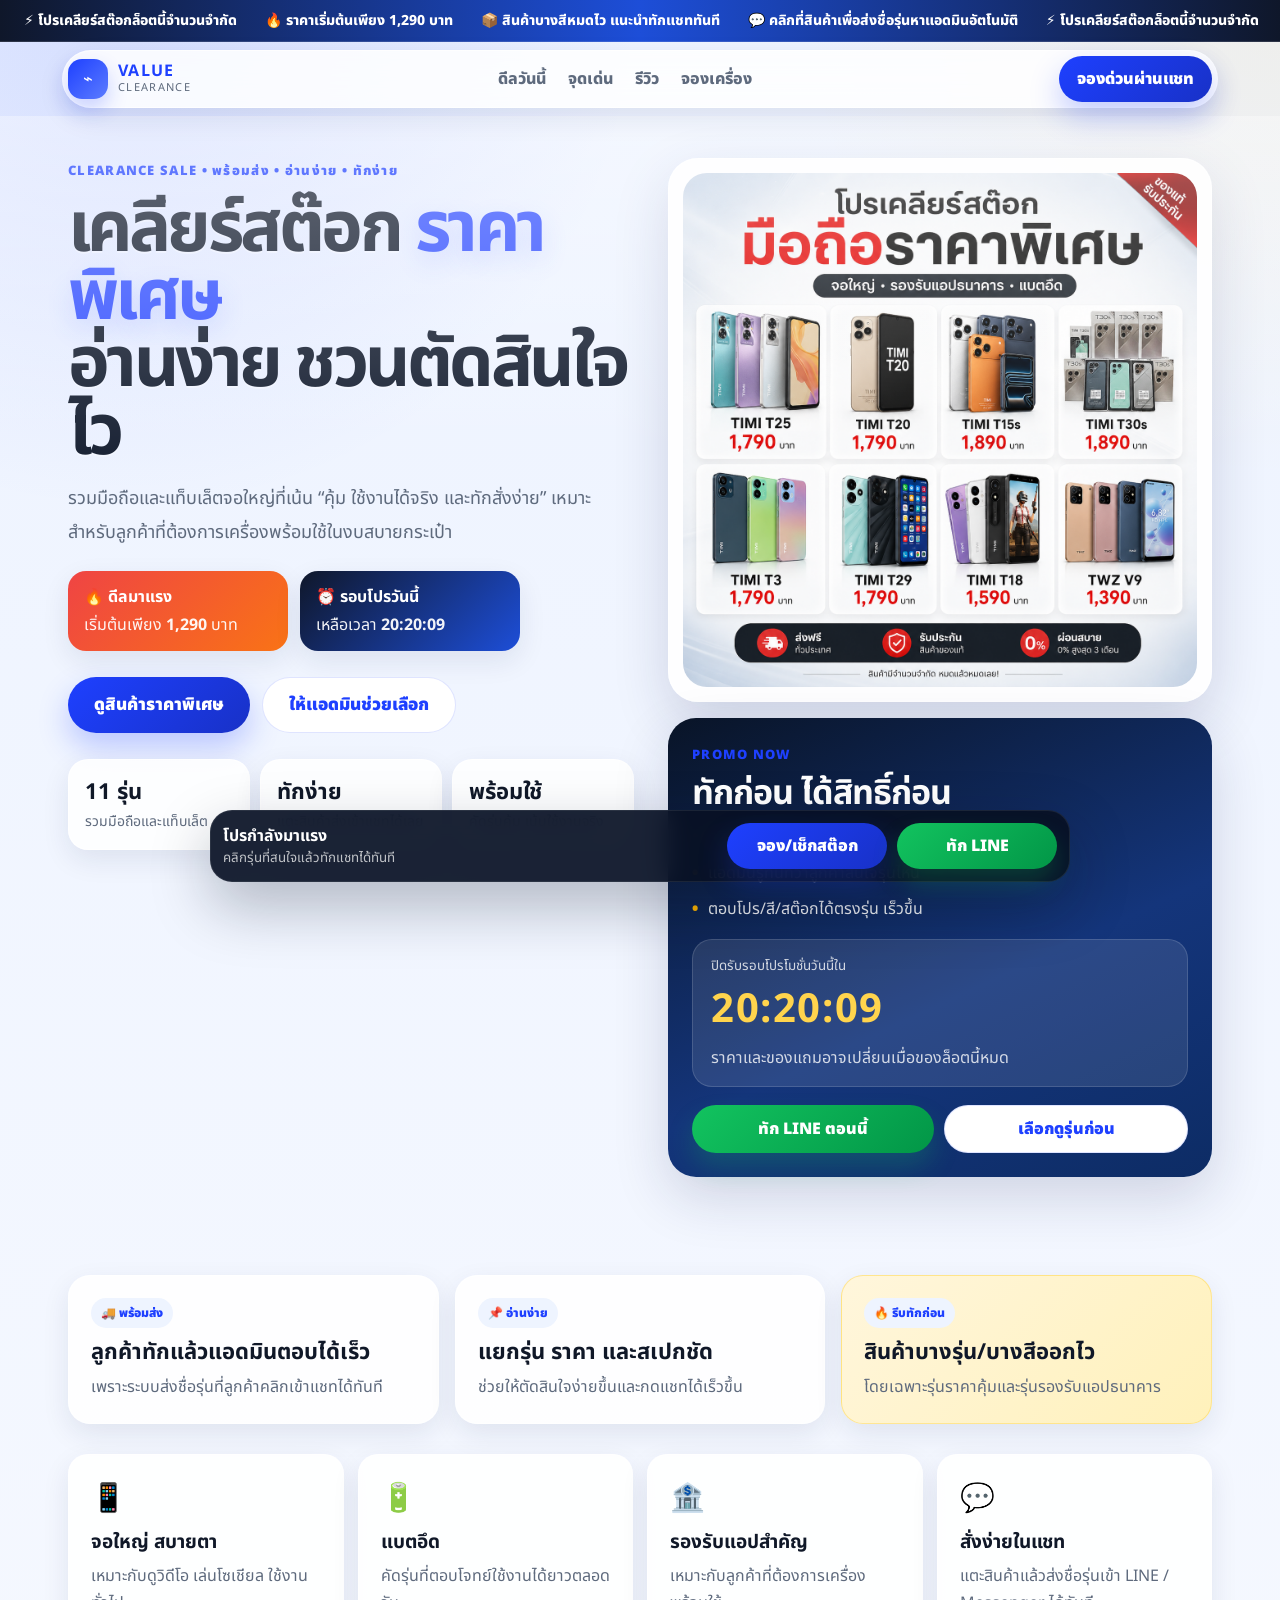
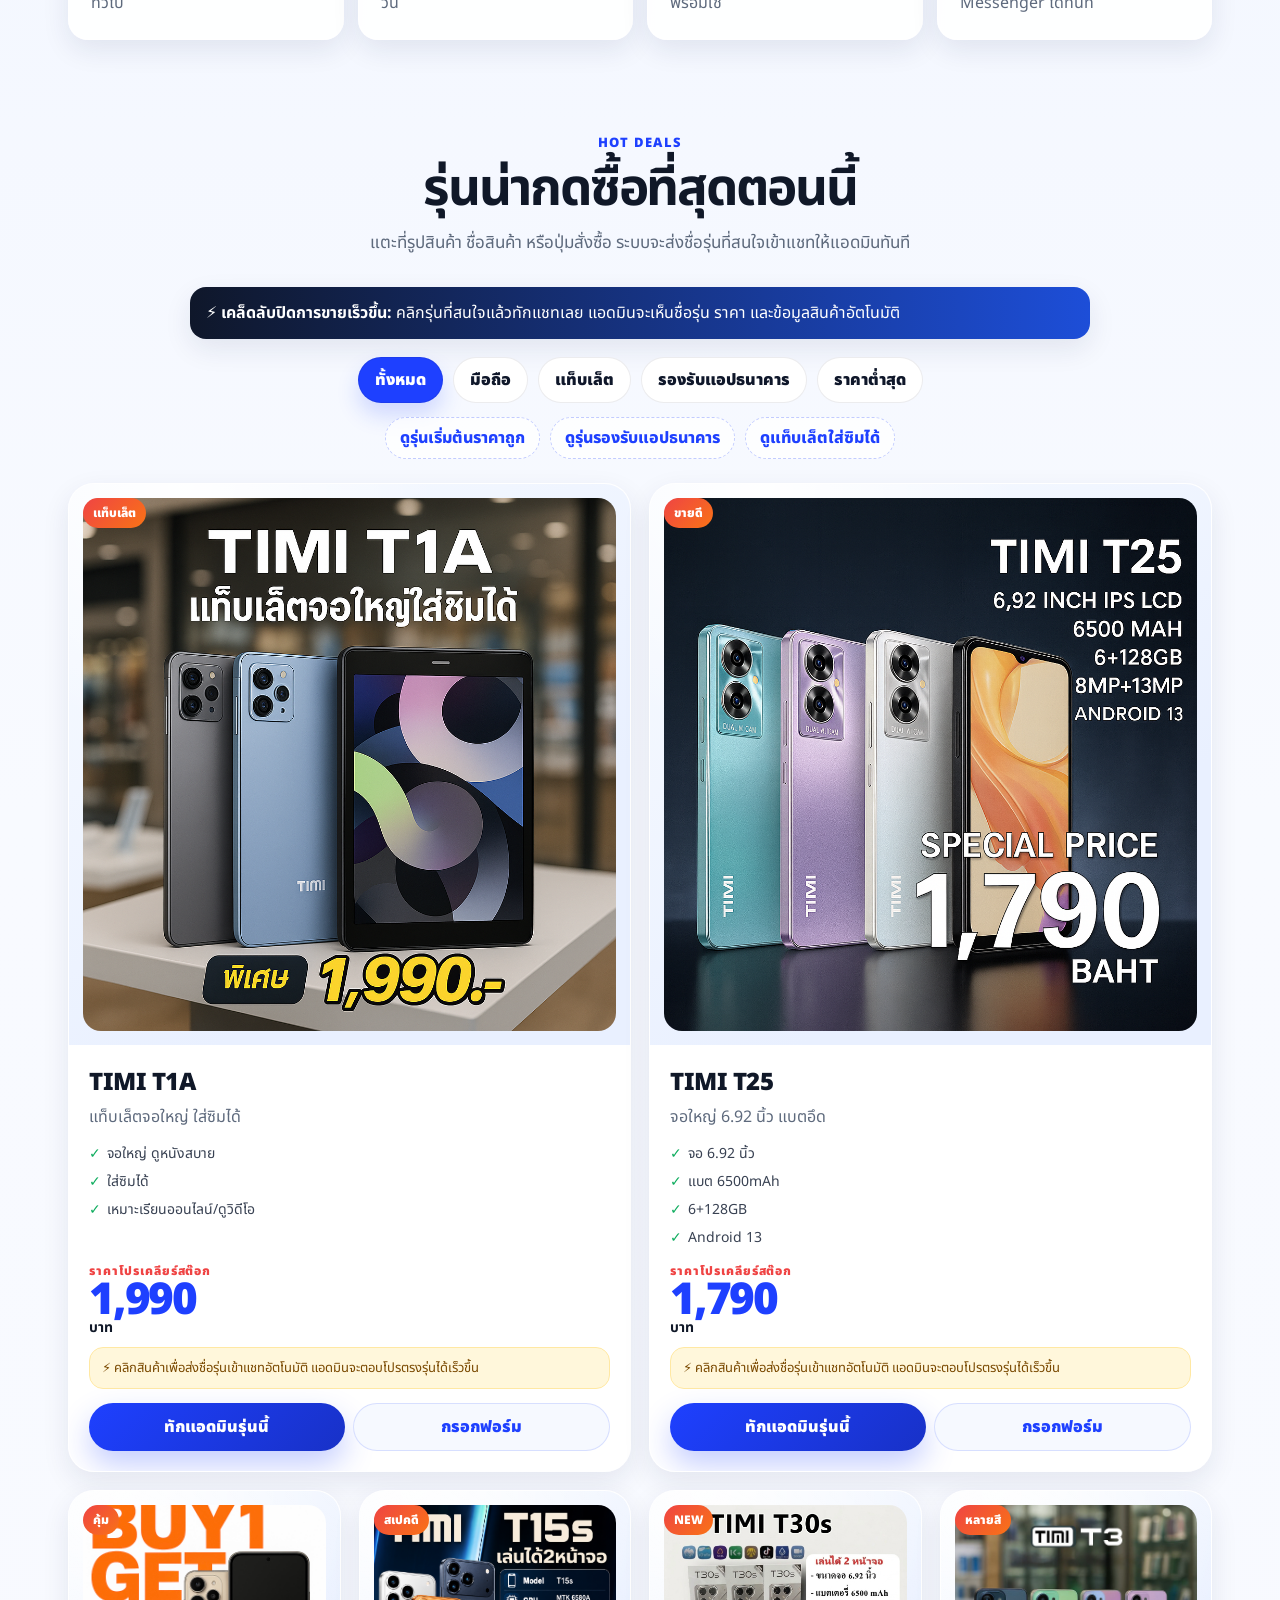
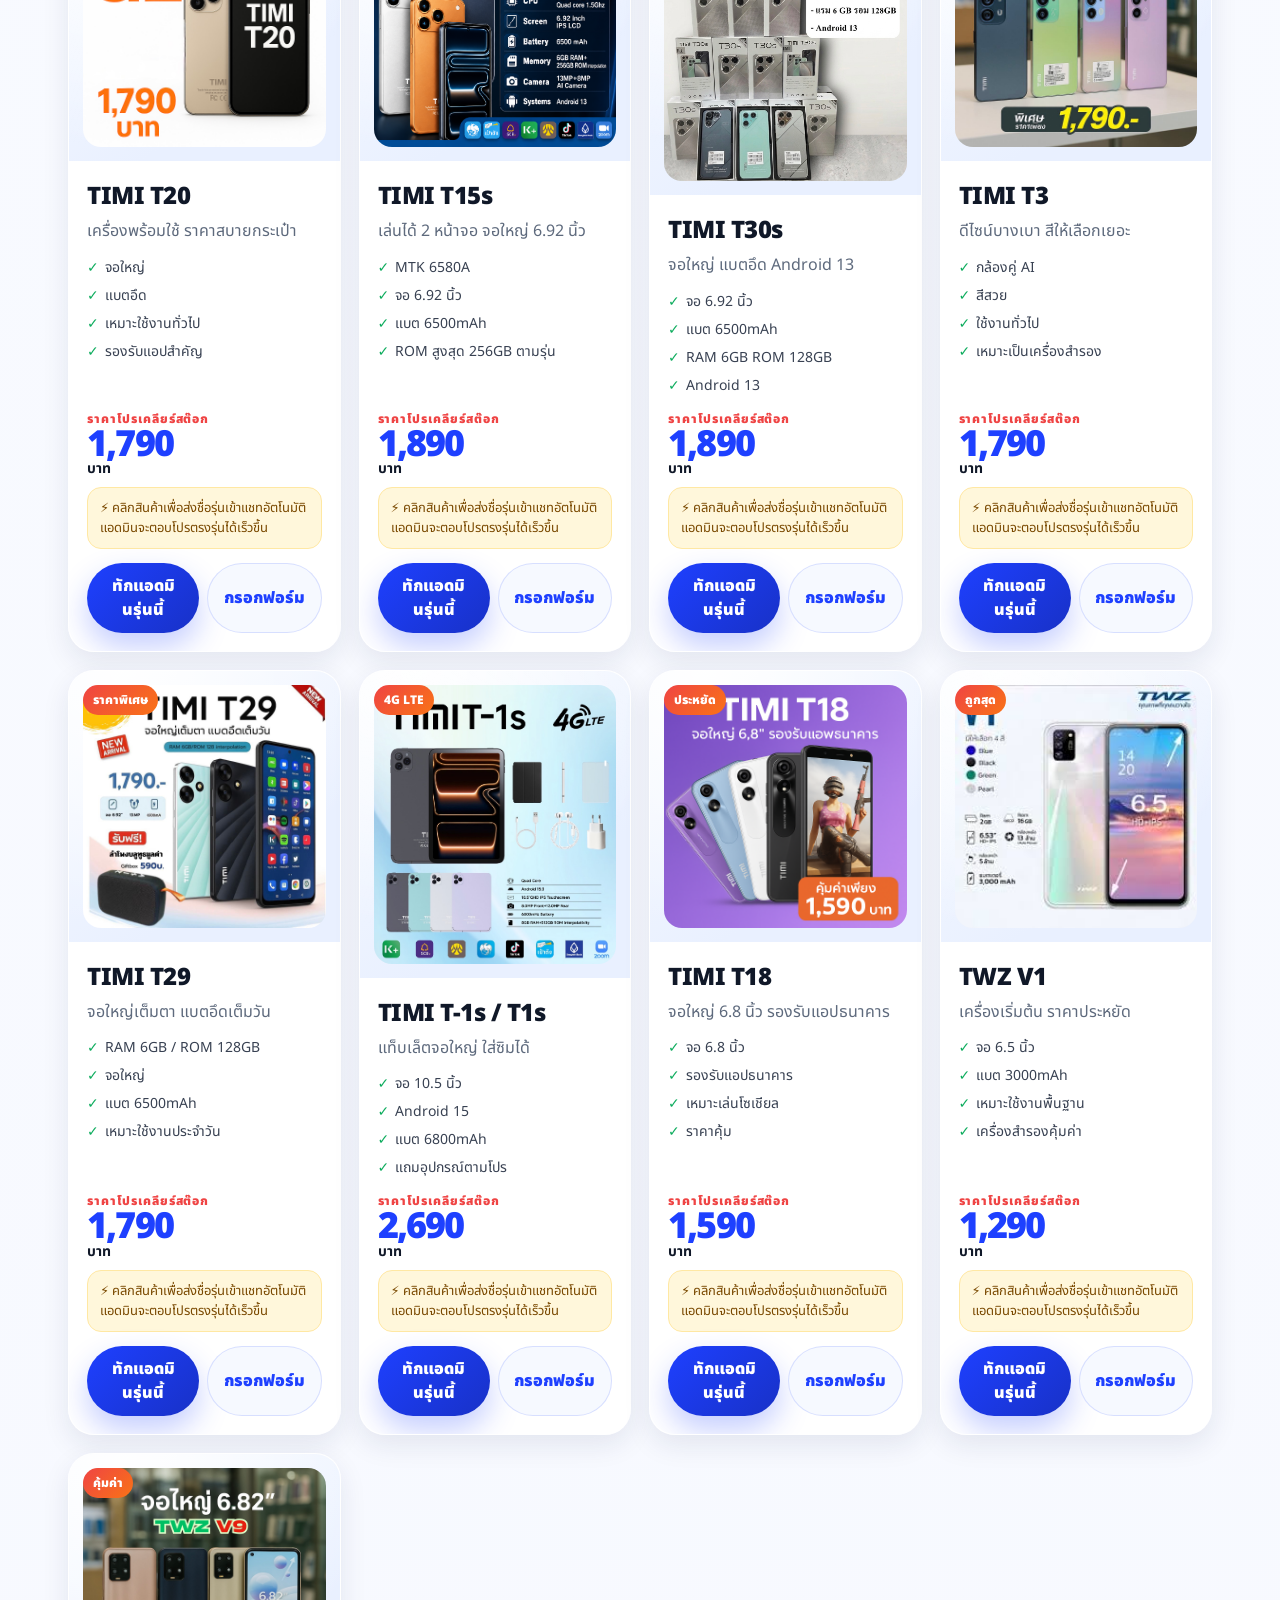
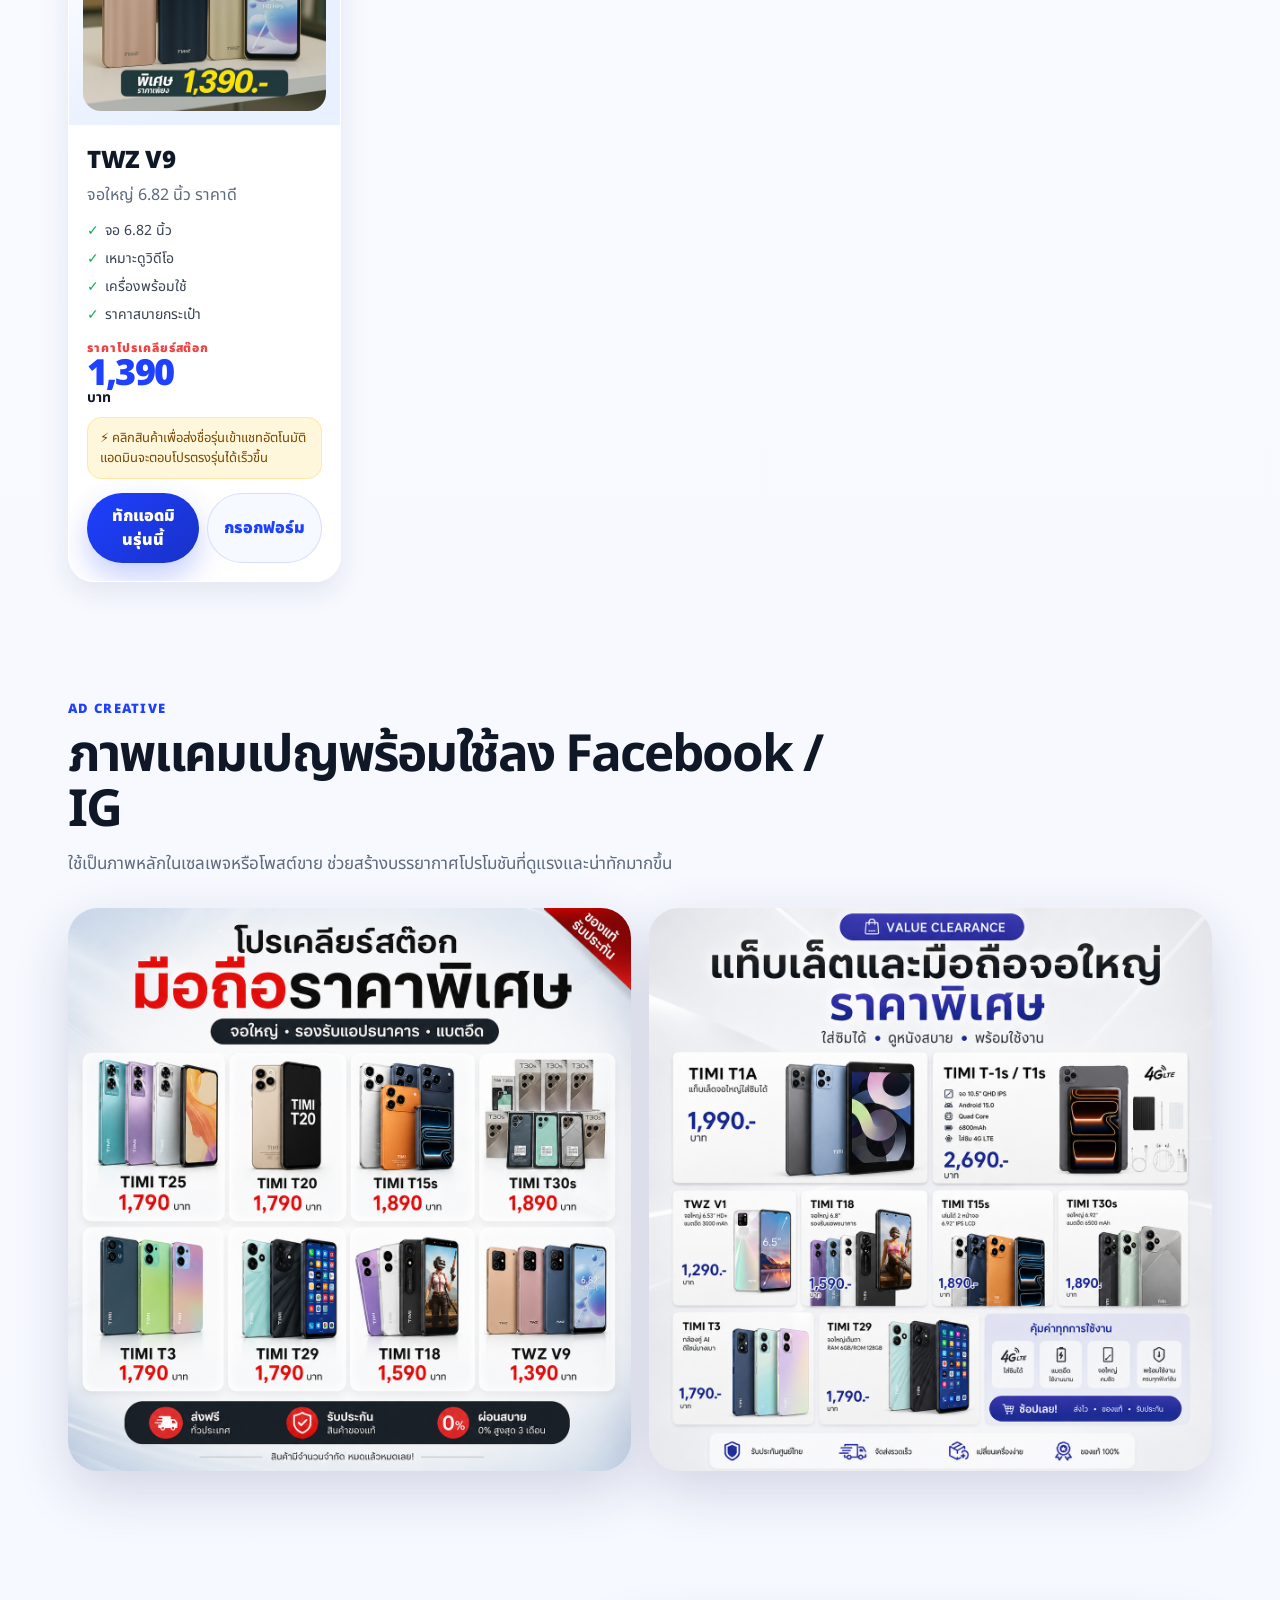
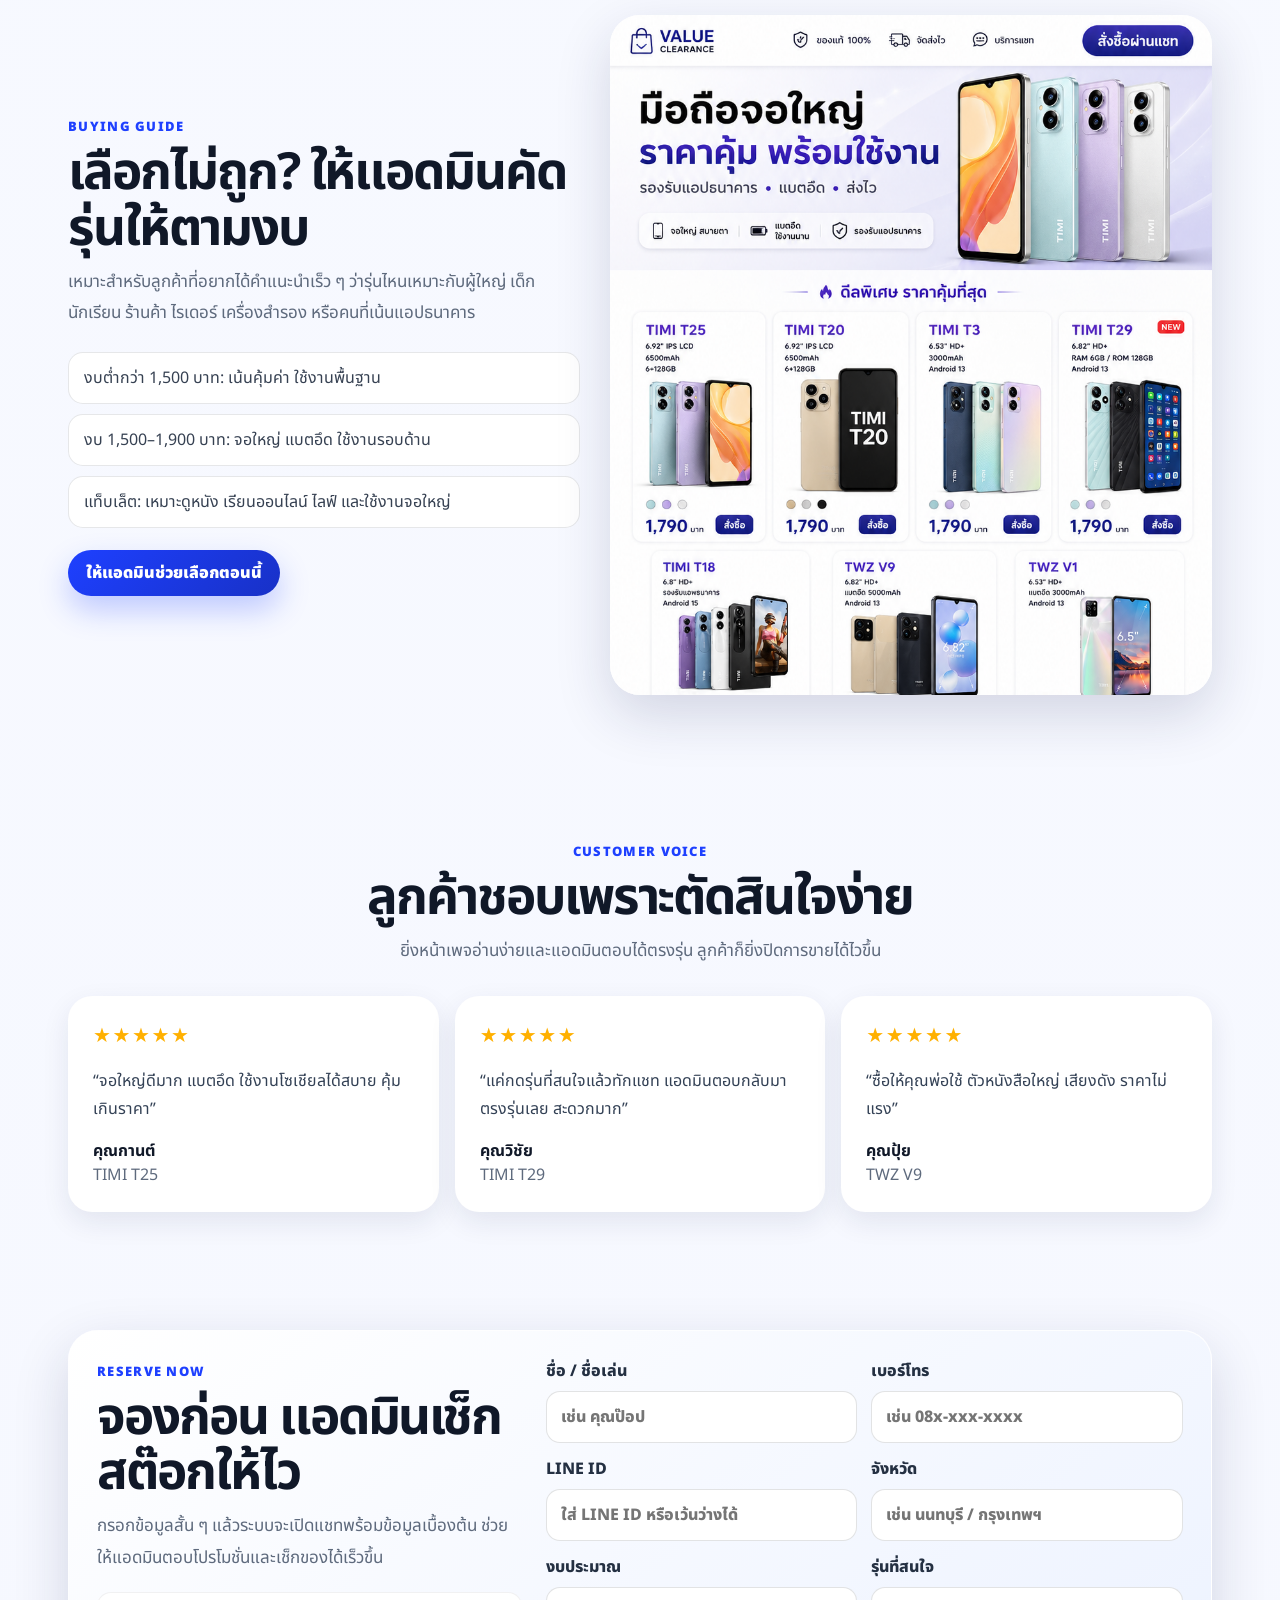
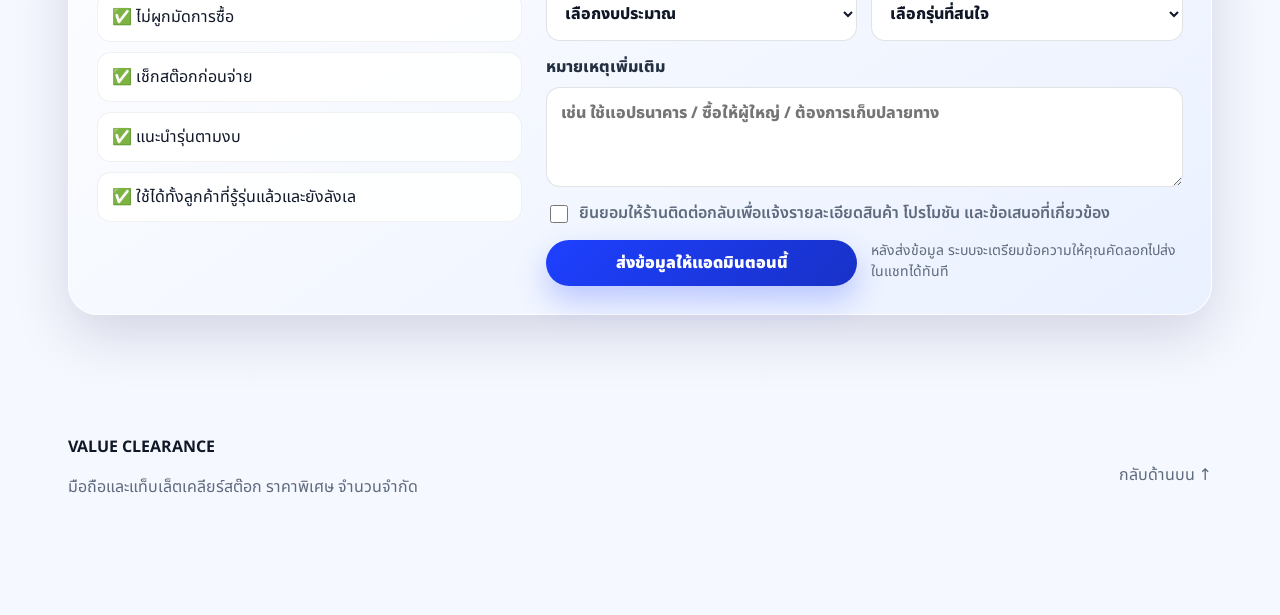
==== index.html @ 6ede4fa2 "Bust CSS cache for heading fix" ====
<!doctype html>
<html lang="th">
<head>
  <meta charset="utf-8" />
  <meta name="viewport" content="width=device-width, initial-scale=1" />
  <title>มือถือเคลียร์สต๊อก ราคาพิเศษ | VALUE CLEARANCE</title>
  <meta name="description" content="มือถือและแท็บเล็ตจอใหญ่ ราคาพิเศษ พร้อมใช้งาน รองรับแอปธนาคาร แบตอึด ส่งไว มีรับประกัน" />
  <meta property="og:title" content="มือถือเคลียร์สต๊อก ราคาพิเศษ" />
  <meta property="og:description" content="ดีลมือถือจอใหญ่ เริ่มต้น 1,290 บาท พร้อมใช้งาน ส่งไว รับประกัน" />
  <meta property="og:image" content="assets/campaign/phone-clearance-hero.png" />
  <meta property="og:type" content="website" />
  <link rel="preconnect" href="https://fonts.googleapis.com" />
  <link rel="preconnect" href="https://fonts.gstatic.com" crossorigin />
  <link href="https://fonts.googleapis.com/css2?family=Noto+Sans+Thai:wght@400;500;600;700;800;900&display=swap" rel="stylesheet" />
  <link rel="stylesheet" href="styles.css?v=5b31c79" />
</head>
<body>
  <div class="announcement">
    <div class="announcement-track">
      <span>⚡ โปรเคลียร์สต๊อกล็อตนี้จำนวนจำกัด</span>
      <span>🔥 ราคาเริ่มต้นเพียง 1,290 บาท</span>
      <span>📦 สินค้าบางสีหมดไว แนะนำทักแชททันที</span>
      <span>💬 คลิกที่สินค้าเพื่อส่งชื่อรุ่นหาแอดมินอัตโนมัติ</span>
      <span>⚡ โปรเคลียร์สต๊อกล็อตนี้จำนวนจำกัด</span>
      <span>🔥 ราคาเริ่มต้นเพียง 1,290 บาท</span>
    </div>
  </div>

  <header class="site-header" id="top">
    <a class="brand" href="#top" aria-label="กลับด้านบน">
      <span class="brand-icon">⌁</span>
      <span>
        <strong>VALUE</strong>
        <small>CLEARANCE</small>
      </span>
    </a>
    <nav class="desktop-nav" aria-label="เมนูหลัก">
      <a href="#deals">ดีลวันนี้</a>
      <a href="#why">จุดเด่น</a>
      <a href="#reviews">รีวิว</a>
      <a href="#lead-form">จองเครื่อง</a>
    </nav>
    <button class="btn btn-primary" data-scroll-to="lead-form">จองด่วนผ่านแชท</button>
  </header>

  <main>
    <section class="hero-shell">
      <section class="hero section-pad">
        <div class="hero-copy">
          <span class="eyebrow">CLEARANCE SALE • พร้อมส่ง • อ่านง่าย • ทักง่าย</span>
          <h1>เคลียร์สต๊อก <span>ราคาพิเศษ</span><br />อ่านง่าย ชวนตัดสินใจไว</h1>
          <p>รวมมือถือและแท็บเล็ตจอใหญ่ที่เน้น “คุ้ม ใช้งานได้จริง และทักสั่งง่าย” เหมาะสำหรับลูกค้าที่ต้องการเครื่องพร้อมใช้ในงบสบายกระเป๋า</p>

          <div class="hero-alerts">
            <div class="hero-alert hot">
              <strong>🔥 ดีลมาแรง</strong>
              <span>เริ่มต้นเพียง <b id="heroMinPrice">1,290</b> บาท</span>
            </div>
            <div class="hero-alert warn">
              <strong>⏰ รอบโปรวันนี้</strong>
              <span>เหลือเวลา <b id="heroCountdown">--:--:--</b></span>
            </div>
          </div>

          <div class="hero-actions">
            <button class="btn btn-primary btn-lg pulse" data-scroll-to="deals">ดูสินค้าราคาพิเศษ</button>
            <button class="btn btn-ghost btn-lg" data-scroll-to="lead-form">ให้แอดมินช่วยเลือก</button>
          </div>

          <div class="trust-row" aria-label="จุดเด่นร้าน">
            <div><strong id="catalogCount">11 รุ่น</strong><span>รวมมือถือและแท็บเล็ต</span></div>
            <div><strong>ทักง่าย</strong><span>แตะสินค้าส่งเข้าแชทได้เลย</span></div>
            <div><strong>พร้อมใช้</strong><span>คัดรุ่นคุ้ม เน้นใช้งานจริง</span></div>
          </div>
        </div>

        <div class="hero-visual-wrap">
          <div class="hero-visual">
            <img src="assets/campaign/phone-clearance-hero.png" alt="ภาพโปรเคลียร์สต๊อกมือถือราคาพิเศษ" />
          </div>
          <aside class="hero-side-card">
            <span class="eyebrow">PROMO NOW</span>
            <h2>ทักก่อน ได้สิทธิ์ก่อน</h2>
            <ul class="rush-list">
              <li>คลิกที่รูปสินค้า → ระบบแนบชื่อรุ่นให้อัตโนมัติ</li>
              <li>แอดมินรู้ทันทีว่าลูกค้าสนใจรุ่นไหน</li>
              <li>ตอบโปร/สี/สต๊อกได้ตรงรุ่น เร็วขึ้น</li>
            </ul>
            <div class="countdown-card">
              <small>ปิดรับรอบโปรโมชั่นวันนี้ใน</small>
              <strong id="countdownText">--:--:--</strong>
              <span>ราคาและของแถมอาจเปลี่ยนเมื่อของล็อตนี้หมด</span>
            </div>
            <div class="side-card-actions">
              <a class="btn btn-line" id="heroLineBtn" href="#" target="_blank" rel="noopener">ทัก LINE ตอนนี้</a>
              <button class="btn btn-ghost" data-scroll-to="deals">เลือกดูรุ่นก่อน</button>
            </div>
          </aside>
        </div>
      </section>
    </section>

    <section class="urgency-strip section-pad">
      <div class="urgency-card">
        <span>🚚 พร้อมส่ง</span>
        <strong>ลูกค้าทักแล้วแอดมินตอบได้เร็ว</strong>
        <p>เพราะระบบส่งชื่อรุ่นที่ลูกค้าคลิกเข้าแชทได้ทันที</p>
      </div>
      <div class="urgency-card">
        <span>📌 อ่านง่าย</span>
        <strong>แยกรุ่น ราคา และสเปกชัด</strong>
        <p>ช่วยให้ตัดสินใจง่ายขึ้นและกดแชทได้เร็วขึ้น</p>
      </div>
      <div class="urgency-card highlight">
        <span>🔥 รีบทักก่อน</span>
        <strong>สินค้าบางรุ่น/บางสีออกไว</strong>
        <p>โดยเฉพาะรุ่นราคาคุ้มและรุ่นรองรับแอปธนาคาร</p>
      </div>
    </section>

    <section class="benefit-strip" id="why">
      <article>
        <span class="icon">📱</span>
        <strong>จอใหญ่ สบายตา</strong>
        <p>เหมาะกับดูวิดีโอ เล่นโซเชียล ใช้งานทั่วไป</p>
      </article>
      <article>
        <span class="icon">🔋</span>
        <strong>แบตอึด</strong>
        <p>คัดรุ่นที่ตอบโจทย์ใช้งานได้ยาวตลอดวัน</p>
      </article>
      <article>
        <span class="icon">🏦</span>
        <strong>รองรับแอปสำคัญ</strong>
        <p>เหมาะกับลูกค้าที่ต้องการเครื่องพร้อมใช้</p>
      </article>
      <article>
        <span class="icon">💬</span>
        <strong>สั่งง่ายในแชท</strong>
        <p>แตะสินค้าแล้วส่งชื่อรุ่นเข้า LINE / Messenger ได้ทันที</p>
      </article>
    </section>

    <section class="section-pad" id="deals">
      <div class="section-head">
        <span class="eyebrow">HOT DEALS</span>
        <h2>รุ่นน่ากดซื้อที่สุดตอนนี้</h2>
        <p>แตะที่รูปสินค้า ชื่อสินค้า หรือปุ่มสั่งซื้อ ระบบจะส่งชื่อรุ่นที่สนใจเข้าแชทให้แอดมินทันที</p>
      </div>

      <div class="deal-notice">
        <div>
          <strong>⚡ เคล็ดลับปิดการขายเร็วขึ้น:</strong>
          คลิกรุ่นที่สนใจแล้วทักแชทเลย แอดมินจะเห็นชื่อรุ่น ราคา และข้อมูลสินค้าอัตโนมัติ
        </div>
      </div>

      <div class="toolbar" aria-label="ตัวกรองสินค้า">
        <button class="filter-btn is-active" data-filter="all">ทั้งหมด</button>
        <button class="filter-btn" data-filter="phone">มือถือ</button>
        <button class="filter-btn" data-filter="tablet">แท็บเล็ต</button>
        <button class="filter-btn" data-filter="banking">รองรับแอปธนาคาร</button>
        <button class="filter-btn" data-filter="lowest">ราคาต่ำสุด</button>
      </div>

      <div class="quick-picks">
        <button class="mini-chip" data-filter-shortcut="lowest">ดูรุ่นเริ่มต้นราคาถูก</button>
        <button class="mini-chip" data-filter-shortcut="banking">ดูรุ่นรองรับแอปธนาคาร</button>
        <button class="mini-chip" data-filter-shortcut="tablet">ดูแท็บเล็ตใส่ซิมได้</button>
      </div>

      <div class="product-grid" id="productGrid" aria-live="polite"></div>
    </section>

    <section class="campaign-preview section-pad">
      <div class="section-head align-left">
        <span class="eyebrow">AD CREATIVE</span>
        <h2>ภาพแคมเปญพร้อมใช้ลง Facebook / IG</h2>
        <p>ใช้เป็นภาพหลักในเซลเพจหรือโพสต์ขาย ช่วยสร้างบรรยากาศโปรโมชันที่ดูแรงและน่าทักมากขึ้น</p>
      </div>
      <div class="creative-grid">
        <img src="assets/campaign/phone-clearance-hero.png" alt="ภาพโฆษณาโปรเคลียร์สต๊อกมือถือ" />
        <img src="assets/campaign/tablet-clearance-hero.png" alt="ภาพโฆษณาแท็บเล็ตและมือถือจอใหญ่" />
      </div>
    </section>

    <section class="section-pad split-section">
      <div>
        <span class="eyebrow">BUYING GUIDE</span>
        <h2>เลือกไม่ถูก? ให้แอดมินคัดรุ่นให้ตามงบ</h2>
        <p>เหมาะสำหรับลูกค้าที่อยากได้คำแนะนำเร็ว ๆ ว่ารุ่นไหนเหมาะกับผู้ใหญ่ เด็กนักเรียน ร้านค้า ไรเดอร์ เครื่องสำรอง หรือคนที่เน้นแอปธนาคาร</p>
        <ul class="check-list">
          <li>งบต่ำกว่า 1,500 บาท: เน้นคุ้มค่า ใช้งานพื้นฐาน</li>
          <li>งบ 1,500–1,900 บาท: จอใหญ่ แบตอึด ใช้งานรอบด้าน</li>
          <li>แท็บเล็ต: เหมาะดูหนัง เรียนออนไลน์ ไลฟ์ และใช้งานจอใหญ่</li>
        </ul>
        <button class="btn btn-primary pulse" data-scroll-to="lead-form">ให้แอดมินช่วยเลือกตอนนี้</button>
      </div>
      <div class="preview-phone">
        <img src="assets/campaign/mobile-salespage-preview.png" alt="ตัวอย่างหน้าเซลเพจมือถือ" />
      </div>
    </section>

    <section class="reviews section-pad" id="reviews">
      <div class="section-head">
        <span class="eyebrow">CUSTOMER VOICE</span>
        <h2>ลูกค้าชอบเพราะตัดสินใจง่าย</h2>
        <p>ยิ่งหน้าเพจอ่านง่ายและแอดมินตอบได้ตรงรุ่น ลูกค้าก็ยิ่งปิดการขายได้ไวขึ้น</p>
      </div>
      <div class="review-grid">
        <article class="review-card">
          <div class="stars">★★★★★</div>
          <p>“จอใหญ่ดีมาก แบตอึด ใช้งานโซเชียลได้สบาย คุ้มเกินราคา”</p>
          <strong>คุณกานต์</strong><span>TIMI T25</span>
        </article>
        <article class="review-card">
          <div class="stars">★★★★★</div>
          <p>“แค่กดรุ่นที่สนใจแล้วทักแชท แอดมินตอบกลับมาตรงรุ่นเลย สะดวกมาก”</p>
          <strong>คุณวิชัย</strong><span>TIMI T29</span>
        </article>
        <article class="review-card">
          <div class="stars">★★★★★</div>
          <p>“ซื้อให้คุณพ่อใช้ ตัวหนังสือใหญ่ เสียงดัง ราคาไม่แรง”</p>
          <strong>คุณปุ้ย</strong><span>TWZ V9</span>
        </article>
      </div>
    </section>

    <section class="lead-section section-pad" id="lead-form">
      <div class="lead-card">
        <div class="lead-copy">
          <span class="eyebrow">RESERVE NOW</span>
          <h2>จองก่อน แอดมินเช็กสต๊อกให้ไว</h2>
          <p>กรอกข้อมูลสั้น ๆ แล้วระบบจะเปิดแชทพร้อมข้อมูลเบื้องต้น ช่วยให้แอดมินตอบโปรโมชั่นและเช็กของได้เร็วขึ้น</p>
          <div class="mini-benefits">
            <span>✅ ไม่ผูกมัดการซื้อ</span>
            <span>✅ เช็กสต๊อกก่อนจ่าย</span>
            <span>✅ แนะนำรุ่นตามงบ</span>
            <span>✅ ใช้ได้ทั้งลูกค้าที่รู้รุ่นแล้วและยังลังเล</span>
          </div>
        </div>
        <form class="lead-form" id="customerLeadForm">
          <label>ชื่อ / ชื่อเล่น
            <input type="text" name="name" placeholder="เช่น คุณป๊อป" required />
          </label>
          <label>เบอร์โทร
            <input type="tel" name="phone" placeholder="เช่น 08x-xxx-xxxx" required />
          </label>
          <label>LINE ID
            <input type="text" name="line" placeholder="ใส่ LINE ID หรือเว้นว่างได้" />
          </label>
          <label>จังหวัด
            <input type="text" name="province" placeholder="เช่น นนทบุรี / กรุงเทพฯ" />
          </label>
          <label>งบประมาณ
            <select name="budget">
              <option value="">เลือกงบประมาณ</option>
              <option value="ไม่เกิน 1,500 บาท">ไม่เกิน 1,500 บาท</option>
              <option value="1,500 - 1,900 บาท">1,500 - 1,900 บาท</option>
              <option value="2,000 - 3,000 บาท">2,000 - 3,000 บาท</option>
              <option value="ยังไม่แน่ใจ ให้แอดมินแนะนำ">ยังไม่แน่ใจ ให้แอดมินแนะนำ</option>
            </select>
          </label>
          <label>รุ่นที่สนใจ
            <select name="product" id="productSelect">
              <option value="">เลือกรุ่นที่สนใจ</option>
            </select>
          </label>
          <label class="full">หมายเหตุเพิ่มเติม
            <textarea name="note" rows="3" placeholder="เช่น ใช้แอปธนาคาร / ซื้อให้ผู้ใหญ่ / ต้องการเก็บปลายทาง"></textarea>
          </label>
          <label class="consent full">
            <input type="checkbox" required />
            <span>ยินยอมให้ร้านติดต่อกลับเพื่อแจ้งรายละเอียดสินค้า โปรโมชัน และข้อเสนอที่เกี่ยวข้อง</span>
          </label>
          <button class="btn btn-primary full pulse" type="submit">ส่งข้อมูลให้แอดมินตอนนี้</button>
          <p class="form-note" id="formNote">หลังส่งข้อมูล ระบบจะเตรียมข้อความให้คุณคัดลอกไปส่งในแชทได้ทันที</p>
        </form>
      </div>
    </section>
  </main>

  <footer class="site-footer">
    <div>
      <strong>VALUE CLEARANCE</strong>
      <p>มือถือและแท็บเล็ตเคลียร์สต๊อก ราคาพิเศษ จำนวนจำกัด</p>
    </div>
    <a href="#top">กลับด้านบน ↑</a>
  </footer>

  <div class="sticky-cta" role="region" aria-label="ปุ่มสั่งซื้อด่วน">
    <div class="sticky-copy">
      <strong>โปรกำลังมาแรง</strong>
      <small>คลิกรุ่นที่สนใจแล้วทักแชทได้ทันที</small>
    </div>
    <button class="btn btn-primary" data-scroll-to="lead-form">จอง/เช็กสต๊อก</button>
    <a class="btn btn-line" id="lineCta" href="#" target="_blank" rel="noopener">ทัก LINE</a>
  </div>

  <script src="config.js"></script>
  <script src="script.js"></script>
</body>
</html>
---- styles.css ----
:root {
  --bg: #f6f8ff;
  --card: #ffffff;
  --ink: #101828;
  --muted: #5e6a7d;
  --line: rgba(17, 24, 39, .10);
  --primary: #1e40ff;
  --primary-2: #1831c7;
  --accent: #0dac5d;
  --danger: #ef4444;
  --warn: #ffb400;
  --dark: #081124;
  --shadow: 0 20px 55px rgba(22, 34, 83, .16);
  --shadow-soft: 0 10px 28px rgba(22, 34, 83, .09);
  --radius: 30px;
  --radius-sm: 20px;
  --max: 1180px;
}

* { box-sizing: border-box; }
html { scroll-behavior: smooth; }
body {
  margin: 0;
  color: var(--ink);
  font-family: "Noto Sans Thai", system-ui, -apple-system, BlinkMacSystemFont, "Segoe UI", sans-serif;
  background:
    radial-gradient(circle at 10% 0%, rgba(30, 64, 255, .12), transparent 32rem),
    radial-gradient(circle at 100% 0%, rgba(255, 180, 0, .08), transparent 30rem),
    linear-gradient(180deg, #edf3ff 0%, #f8faff 28%, #f6f8ff 100%);
}
img { display: block; max-width: 100%; }
a { color: inherit; text-decoration: none; }
button, input, select, textarea { font: inherit; }
button { cursor: pointer; }

.announcement {
  overflow: hidden;
  background: linear-gradient(90deg, #0f172a, #1d4ed8, #0f172a);
  color: #fff;
  padding: 10px 0;
  border-bottom: 1px solid rgba(255,255,255,.12);
}
.announcement-track {
  display: flex;
  gap: 28px;
  white-space: nowrap;
  min-width: max-content;
  padding-inline: 24px;
  animation: marquee 22s linear infinite;
  font-size: 14px;
  font-weight: 800;
}
@keyframes marquee {
  from { transform: translateX(0); }
  to { transform: translateX(-50%); }
}

.site-header {
  position: sticky;
  top: 0;
  z-index: 50;
  max-width: var(--max);
  margin: 0 auto;
  padding: 14px 18px;
  display: flex;
  align-items: center;
  justify-content: space-between;
  gap: 18px;
}
.site-header::before {
  content: "";
  position: absolute;
  inset: 8px 12px;
  z-index: -1;
  border-radius: 999px;
  background: rgba(255,255,255,.84);
  border: 1px solid rgba(255,255,255,.72);
  backdrop-filter: blur(18px);
  box-shadow: var(--shadow-soft);
}
.brand {
  display: flex;
  align-items: center;
  gap: 10px;
  min-width: max-content;
}
.brand-icon {
  width: 40px;
  height: 40px;
  display: grid;
  place-items: center;
  color: #fff;
  font-weight: 900;
  border-radius: 14px;
  background: linear-gradient(135deg, var(--primary), #5c7cff);
  box-shadow: 0 10px 20px rgba(30,64,255,.22);
}
.brand strong {
  display: block;
  line-height: 1;
  letter-spacing: .08em;
  color: var(--primary);
}
.brand small {
  display: block;
  font-size: 11px;
  color: var(--muted);
  letter-spacing: .12em;
}
.desktop-nav {
  display: flex;
  gap: 22px;
  font-weight: 800;
  color: var(--muted);
}
.desktop-nav a:hover { color: var(--primary); }

.btn {
  display: inline-flex;
  align-items: center;
  justify-content: center;
  gap: 8px;
  min-height: 46px;
  padding: 11px 18px;
  border: 0;
  border-radius: 999px;
  font-weight: 900;
  transition: transform .2s ease, box-shadow .2s ease, filter .2s ease, background .2s ease;
}
.btn:hover { transform: translateY(-2px); filter: saturate(1.06); }
.btn-primary {
  color: #fff;
  background: linear-gradient(135deg, var(--primary), var(--primary-2));
  box-shadow: 0 14px 30px rgba(30,64,255,.26);
}
.btn-ghost {
  color: var(--primary);
  background: #fff;
  border: 1px solid rgba(30,64,255,.14);
}
.btn-line {
  color: #fff;
  background: linear-gradient(135deg, #12c35f, #029647);
  box-shadow: 0 14px 26px rgba(18,195,95,.22);
}
.btn-lg { min-height: 56px; padding: 14px 26px; font-size: 17px; }
.pulse { animation: pulse 1.8s ease-in-out infinite; }
@keyframes pulse {
  0%,100% { box-shadow: 0 0 0 0 rgba(30,64,255,.2), 0 14px 30px rgba(30,64,255,.26); }
  50% { box-shadow: 0 0 0 10px rgba(30,64,255,0), 0 18px 32px rgba(30,64,255,.32); }
}

.section-pad { max-width: var(--max); margin: 0 auto; padding: 72px 18px; }
.hero-shell {
  position: relative;
  overflow: hidden;
}
.hero-shell::before {
  content: "";
  position: absolute;
  inset: 0;
  background: linear-gradient(180deg, rgba(255,255,255,.35), transparent 30%);
  pointer-events: none;
}
.hero {
  display: grid;
  grid-template-columns: 1.02fr .98fr;
  gap: 34px;
  align-items: start;
  padding-top: 42px;
}
.hero-copy h1 {
  margin: 14px 0 16px;
  font-size: clamp(40px, 5.5vw, 76px);
  line-height: .96;
  letter-spacing: -.05em;
  color: #1b2436;
  text-shadow: 0 2px 0 rgba(255,255,255,.35);
}
.hero-copy h1 span {
  color: #3a56ff;
  text-shadow: 0 10px 26px rgba(58,86,255,.18);
}
.hero-copy p {
  margin: 0;
  max-width: 640px;
  color: var(--muted);
  font-size: 18px;
  line-height: 1.85;
}
.eyebrow {
  display: inline-flex;
  align-items: center;
  gap: 8px;
  color: var(--primary);
  font-size: 13px;
  font-weight: 900;
  letter-spacing: .1em;
  text-transform: uppercase;
}
.hero-alerts {
  display: flex;
  flex-wrap: wrap;
  gap: 12px;
  margin-top: 22px;
}
.hero-alert {
  min-width: 220px;
  padding: 14px 16px;
  border-radius: 18px;
  color: #fff;
  box-shadow: var(--shadow-soft);
}
.hero-alert strong, .hero-alert span { display: block; }
.hero-alert span { margin-top: 4px; opacity: .94; }
.hero-alert.hot { background: linear-gradient(135deg, #ef4444, #f97316); }
.hero-alert.warn { background: linear-gradient(135deg, #0f172a, #1d4ed8); }
.hero-actions {
  display: flex;
  flex-wrap: wrap;
  gap: 12px;
  margin: 26px 0;
}
.trust-row {
  display: grid;
  grid-template-columns: repeat(3, minmax(0, 1fr));
  gap: 10px;
  max-width: 630px;
}
.trust-row div {
  padding: 16px;
  border-radius: 20px;
  background: rgba(255,255,255,.85);
  border: 1px solid rgba(255,255,255,.82);
  box-shadow: var(--shadow-soft);
}
.trust-row strong { display: block; font-size: 22px; }
.trust-row span { color: var(--muted); font-size: 14px; line-height: 1.55; }
.hero-visual-wrap {
  display: grid;
  gap: 16px;
}
.hero-visual {
  padding: 14px;
  background: rgba(255,255,255,.9);
  border: 1px solid rgba(255,255,255,.88);
  border-radius: var(--radius);
  box-shadow: var(--shadow);
}
.hero-visual img { border-radius: 24px; }
.hero-side-card {
  padding: 24px;
  color: #fff;
  border-radius: 28px;
  background: linear-gradient(155deg, #091427, #14357b 58%, #0d2c65);
  box-shadow: var(--shadow);
}
.hero-side-card h2 {
  margin: 10px 0 12px;
  font-size: 34px;
  line-height: 1.05;
  letter-spacing: -.03em;
}
.rush-list {
  margin: 0;
  padding: 0;
  list-style: none;
  display: grid;
  gap: 10px;
}
.rush-list li {
  padding-left: 16px;
  position: relative;
  color: rgba(255,255,255,.92);
  line-height: 1.65;
}
.rush-list li::before {
  content: "•";
  position: absolute;
  left: 0;
  color: var(--warn);
  font-weight: 900;
}
.countdown-card {
  margin-top: 16px;
  padding: 16px 18px;
  border-radius: 20px;
  background: rgba(255,255,255,.10);
  border: 1px solid rgba(255,255,255,.14);
}
.countdown-card small,
.countdown-card span {
  display: block;
  color: rgba(255,255,255,.8);
}
.countdown-card strong {
  display: block;
  margin: 4px 0 6px;
  color: #ffd44d;
  font-size: clamp(28px, 4vw, 40px);
  letter-spacing: .04em;
}
.side-card-actions {
  display: flex;
  gap: 10px;
  margin-top: 18px;
}
.side-card-actions .btn { flex: 1; }

.urgency-strip {
  display: grid;
  grid-template-columns: repeat(3, 1fr);
  gap: 16px;
  padding-top: 26px;
  padding-bottom: 14px;
}
.urgency-card {
  padding: 22px;
  background: rgba(255,255,255,.88);
  border: 1px solid rgba(255,255,255,.82);
  border-radius: 22px;
  box-shadow: var(--shadow-soft);
}
.urgency-card span {
  display: inline-block;
  padding: 6px 10px;
  border-radius: 999px;
  background: #eef4ff;
  color: var(--primary);
  font-size: 12px;
  font-weight: 900;
}
.urgency-card strong {
  display: block;
  margin-top: 12px;
  font-size: 22px;
  line-height: 1.18;
}
.urgency-card p {
  margin: 8px 0 0;
  color: var(--muted);
  line-height: 1.7;
}
.urgency-card.highlight {
  background: linear-gradient(135deg, #fff6dc, #fff1bb);
  border-color: rgba(255,196,0,.32);
}

.benefit-strip {
  max-width: var(--max);
  margin: 0 auto;
  padding: 16px 18px 18px;
  display: grid;
  grid-template-columns: repeat(4, 1fr);
  gap: 14px;
}
.benefit-strip article {
  padding: 22px;
  background: rgba(255,255,255,.9);
  border: 1px solid rgba(255,255,255,.82);
  border-radius: var(--radius-sm);
  box-shadow: var(--shadow-soft);
}
.icon { font-size: 28px; }
.benefit-strip strong { display: block; margin-top: 8px; font-size: 19px; }
.benefit-strip p { margin: 6px 0 0; color: var(--muted); line-height: 1.7; }

.section-head { max-width: 760px; margin: 0 auto 28px; text-align: center; }
.section-head.align-left { margin-left: 0; text-align: left; }
.section-head h2,
.split-section h2,
.lead-copy h2 {
  margin: 8px 0 10px;
  font-size: clamp(32px, 4vw, 54px);
  line-height: 1.08;
  letter-spacing: -.04em;
}
.section-head p,
.split-section p,
.lead-copy p {
  margin: 0;
  color: var(--muted);
  line-height: 1.85;
  font-size: 17px;
}
.deal-notice {
  max-width: 900px;
  margin: 0 auto 18px;
  padding: 14px 16px;
  color: #fff;
  background: linear-gradient(90deg, #0f172a, #1d4ed8);
  border-radius: 16px;
  box-shadow: var(--shadow-soft);
}
.toolbar {
  display: flex;
  justify-content: center;
  flex-wrap: wrap;
  gap: 10px;
  margin: 0 0 14px;
}
.filter-btn {
  min-height: 44px;
  padding: 10px 16px;
  color: #0f172a;
  background: #fff;
  border: 1px solid rgba(17,24,39,.08);
  border-radius: 999px;
  font-weight: 900;
}
.filter-btn.is-active,
.filter-btn:hover {
  color: #fff;
  background: var(--primary);
  box-shadow: 0 12px 22px rgba(30,64,255,.18);
}
.quick-picks {
  display: flex;
  justify-content: center;
  gap: 10px;
  flex-wrap: wrap;
  margin: 0 0 24px;
}
.mini-chip {
  min-height: 38px;
  padding: 8px 14px;
  border-radius: 999px;
  border: 1px dashed rgba(30,64,255,.26);
  background: rgba(255,255,255,.72);
  color: var(--primary);
  font-weight: 800;
}
.product-grid {
  display: grid;
  grid-template-columns: repeat(4, minmax(0, 1fr));
  gap: 18px;
}
.product-card {
  position: relative;
  display: flex;
  flex-direction: column;
  min-height: 100%;
  overflow: hidden;
  background: rgba(255,255,255,.95);
  border: 1px solid rgba(255,255,255,.88);
  border-radius: 26px;
  box-shadow: var(--shadow-soft);
  transition: transform .24s ease, box-shadow .24s ease;
}
.product-card:hover {
  transform: translateY(-4px);
  box-shadow: 0 18px 38px rgba(22,34,83,.14);
}
.product-card.is-featured { grid-column: span 2; }
.product-card.is-featured .product-body { padding: 20px; }
.product-card.is-featured .price { font-size: 44px; }
.product-media {
  position: relative;
  aspect-ratio: 1.08/1;
  display: grid;
  place-items: center;
  padding: 14px;
  background:
    radial-gradient(circle at 20% 0%, rgba(255,255,255,.95), transparent 16rem),
    linear-gradient(145deg, #f8fbff, #e9f0ff 70%);
}
.product-chat-trigger {
  width: 100%;
  border: 0;
  font: inherit;
  text-align: inherit;
  cursor: pointer;
  transition: transform .18s ease, filter .18s ease;
}
.product-chat-trigger:hover { filter: brightness(.99); }
.product-chat-trigger:focus-visible,
.product-title-link:focus-visible,
.card-actions .btn:focus-visible,
.mini-chip:focus-visible {
  outline: 3px solid rgba(37,99,235,.28);
  outline-offset: 3px;
}
.product-media img {
  width: 100%;
  height: 100%;
  object-fit: contain;
  border-radius: 18px;
}
.badge {
  position: absolute;
  top: 14px;
  left: 14px;
  z-index: 2;
  padding: 6px 10px;
  color: #fff;
  background: linear-gradient(135deg, #ef4444, #f97316);
  border-radius: 999px;
  font-size: 12px;
  font-weight: 900;
}
.product-body {
  display: flex;
  flex: 1;
  flex-direction: column;
  padding: 18px;
}
.product-title-link {
  width: max-content;
  max-width: 100%;
  margin: 0 0 4px;
  padding: 0;
  color: var(--ink);
  background: transparent;
  border: 0;
  font-size: 24px;
  font-weight: 900;
  letter-spacing: -.02em;
  text-align: left;
}
.product-title-link:hover { color: var(--primary); }
.product-body .subtitle {
  margin: 0 0 12px;
  color: var(--muted);
  line-height: 1.6;
}
.specs {
  display: grid;
  gap: 7px;
  margin: 0 0 14px;
  padding: 0;
  list-style: none;
  color: #384152;
  font-size: 14px;
}
.specs li::before {
  content: "✓";
  color: var(--accent);
  font-weight: 900;
  margin-right: 6px;
}
.price-row {
  display: flex;
  align-items: end;
  justify-content: space-between;
  gap: 12px;
  margin-top: auto;
}
.price-wrap small {
  display: block;
  color: #ef4444;
  font-size: 12px;
  font-weight: 900;
  letter-spacing: .08em;
  text-transform: uppercase;
}
.price {
  color: var(--primary);
  font-size: 36px;
  font-weight: 900;
  line-height: .95;
  letter-spacing: -.05em;
}
.price small {
  color: var(--ink);
  font-size: 14px;
  font-weight: 700;
  letter-spacing: 0;
}
.rush-note {
  margin-top: 12px;
  padding: 10px 12px;
  color: #7a4900;
  background: #fff7db;
  border: 1px solid #ffe8a3;
  border-radius: 14px;
  font-size: 13px;
  line-height: 1.55;
}
.card-actions {
  display: flex;
  gap: 8px;
  margin-top: 14px;
}
.card-actions .btn { flex: 1; min-height: 44px; padding-inline: 12px; }
.card-actions .btn-ghost { background: #f6f9ff; }
.card-actions .btn-ghost:hover { background: #eef4ff; }

.campaign-preview { padding-top: 42px; }
.creative-grid {
  display: grid;
  grid-template-columns: 1fr 1fr;
  gap: 18px;
}
.creative-grid img {
  width: 100%;
  background: #fff;
  border-radius: var(--radius);
  box-shadow: var(--shadow);
}

.split-section {
  display: grid;
  grid-template-columns: .92fr 1.08fr;
  gap: 30px;
  align-items: center;
}
.check-list {
  display: grid;
  gap: 10px;
  margin: 22px 0;
  padding: 0;
  list-style: none;
}
.check-list li {
  padding: 13px 15px;
  border-radius: 15px;
  background: #fff;
  border: 1px solid var(--line);
  color: #364152;
}
.preview-phone {
  max-height: 680px;
  overflow: hidden;
  background: #fff;
  border-radius: var(--radius);
  box-shadow: var(--shadow);
}

.review-grid {
  display: grid;
  grid-template-columns: repeat(3, 1fr);
  gap: 16px;
}
.review-card {
  padding: 24px;
  background: #fff;
  border: 1px solid rgba(255,255,255,.85);
  border-radius: 24px;
  box-shadow: var(--shadow-soft);
}
.stars { color: #ffb000; letter-spacing: .08em; font-size: 20px; }
.review-card p { color: #334155; line-height: 1.75; }
.review-card strong { display: block; }
.review-card span { color: var(--muted); }

.lead-section { padding-top: 46px; padding-bottom: 120px; }
.lead-card {
  display: grid;
  grid-template-columns: .8fr 1.2fr;
  gap: 24px;
  padding: 28px;
  background: linear-gradient(145deg, rgba(255,255,255,.96), rgba(233,240,255,.96));
  border: 1px solid rgba(255,255,255,.9);
  border-radius: var(--radius);
  box-shadow: var(--shadow);
}
.mini-benefits {
  display: flex;
  flex-direction: column;
  gap: 10px;
  margin-top: 18px;
}
.mini-benefits span {
  padding: 12px 14px;
  border-radius: 14px;
  background: rgba(255,255,255,.9);
  border: 1px solid rgba(17,24,39,.06);
}
.lead-form {
  display: grid;
  grid-template-columns: repeat(2, minmax(0, 1fr));
  gap: 14px;
}
.lead-form label {
  display: grid;
  gap: 8px;
  font-weight: 800;
  color: #243042;
}
.lead-form label.full { grid-column: 1 / -1; }
.lead-form input,
.lead-form select,
.lead-form textarea {
  width: 100%;
  padding: 13px 14px;
  border-radius: 14px;
  border: 1px solid rgba(17,24,39,.12);
  background: #fff;
  color: var(--ink);
}
.lead-form input:focus,
.lead-form select:focus,
.lead-form textarea:focus {
  outline: 3px solid rgba(30,64,255,.12);
  border-color: rgba(30,64,255,.28);
}
.consent {
  display: flex !important;
  align-items: flex-start;
  gap: 10px;
  font-weight: 600 !important;
  color: var(--muted) !important;
}
.consent input { width: 18px; height: 18px; margin-top: 4px; }
.form-note { margin: 0; color: var(--muted); font-size: 14px; }

.site-footer {
  max-width: var(--max);
  margin: 0 auto;
  padding: 0 18px 100px;
  display: flex;
  align-items: center;
  justify-content: space-between;
  gap: 18px;
  color: var(--muted);
}
.site-footer strong { display: block; color: var(--ink); }

.sticky-cta {
  position: fixed;
  left: 50%;
  bottom: 18px;
  z-index: 60;
  transform: translateX(-50%);
  width: min(calc(100% - 24px), 860px);
  padding: 12px;
  display: flex;
  align-items: center;
  gap: 10px;
  border-radius: 22px;
  background: rgba(8,17,36,.92);
  border: 1px solid rgba(255,255,255,.08);
  box-shadow: 0 24px 60px rgba(8,17,36,.28);
  backdrop-filter: blur(12px);
}
.sticky-copy {
  display: flex;
  flex-direction: column;
  color: #fff;
  margin-right: auto;
}
.sticky-copy small { color: rgba(255,255,255,.72); }
.sticky-cta .btn { min-width: 160px; }

.toast {
  position: fixed;
  left: 50%;
  bottom: 104px;
  transform: translateX(-50%);
  z-index: 80;
  width: min(calc(100% - 24px), 640px);
  padding: 14px 16px;
  color: #fff;
  background: rgba(8,17,36,.94);
  border-radius: 18px;
  box-shadow: var(--shadow);
  animation: toastIn .2s ease;
}
@keyframes toastIn {
  from { opacity: 0; transform: translateX(-50%) translateY(10px); }
  to { opacity: 1; transform: translateX(-50%) translateY(0); }
}

@media (max-width: 1080px) {
  .hero,
  .split-section,
  .lead-card {
    grid-template-columns: 1fr;
  }
  .product-grid { grid-template-columns: repeat(2, minmax(0, 1fr)); }
  .benefit-strip,
  .urgency-strip,
  .review-grid { grid-template-columns: repeat(2, 1fr); }
}

@media (max-width: 768px) {
  .desktop-nav { display: none; }
  .site-header { padding: 12px 12px; }
  .site-header::before { inset: 6px; }
  .section-pad { padding: 56px 16px; }
  .hero { padding-top: 28px; gap: 24px; }
  .hero-copy p,
  .section-head p,
  .split-section p,
  .lead-copy p { font-size: 16px; line-height: 1.75; }
  .trust-row,
  .benefit-strip,
  .urgency-strip,
  .review-grid,
  .creative-grid,
  .lead-form { grid-template-columns: 1fr; }
  .product-grid { grid-template-columns: 1fr; }
  .product-card.is-featured { grid-column: span 1; }
  .side-card-actions,
  .card-actions { flex-direction: column; }
  .sticky-cta {
    left: 12px;
    right: 12px;
    bottom: 12px;
    width: auto;
    transform: none;
    flex-wrap: wrap;
  }
  .sticky-copy { width: 100%; margin-right: 0; }
  .sticky-cta .btn { flex: 1; min-width: calc(50% - 5px); }
  .site-footer {
    padding-bottom: 120px;
    flex-direction: column;
    align-items: flex-start;
  }
}
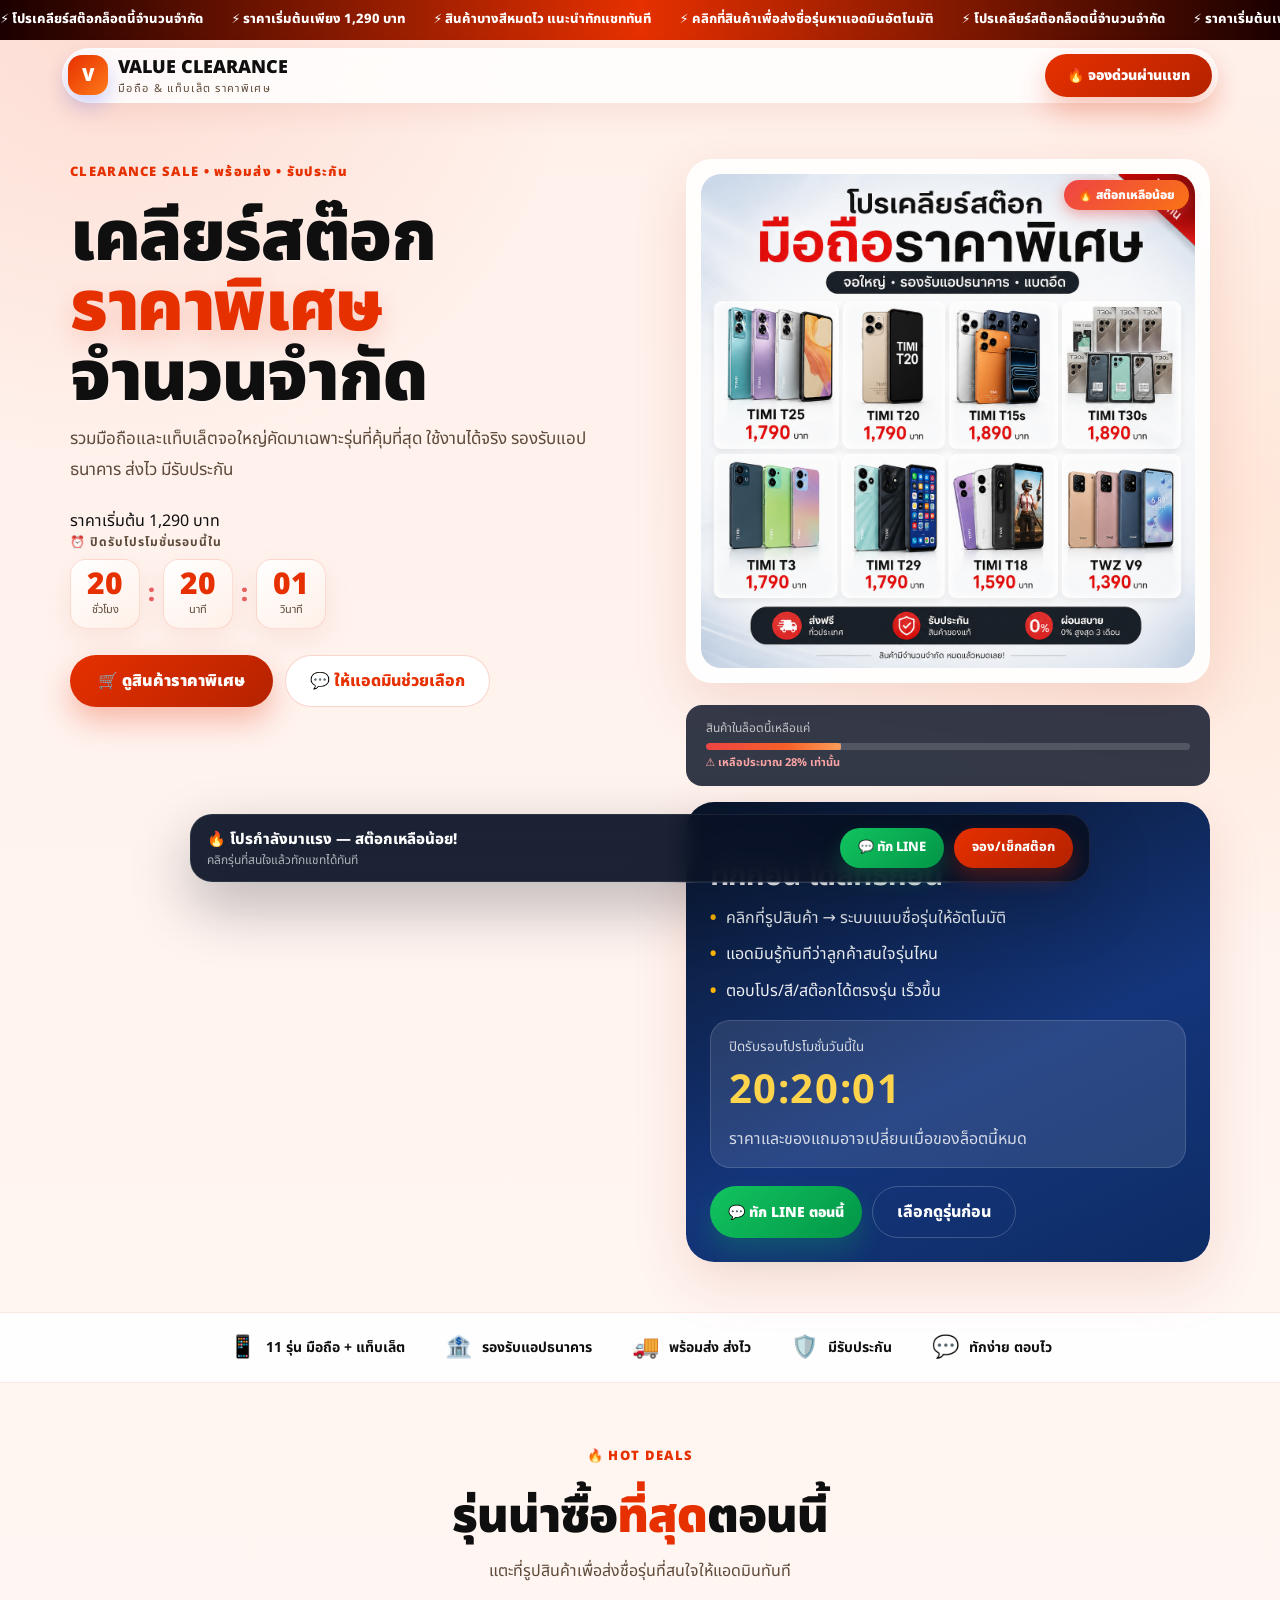
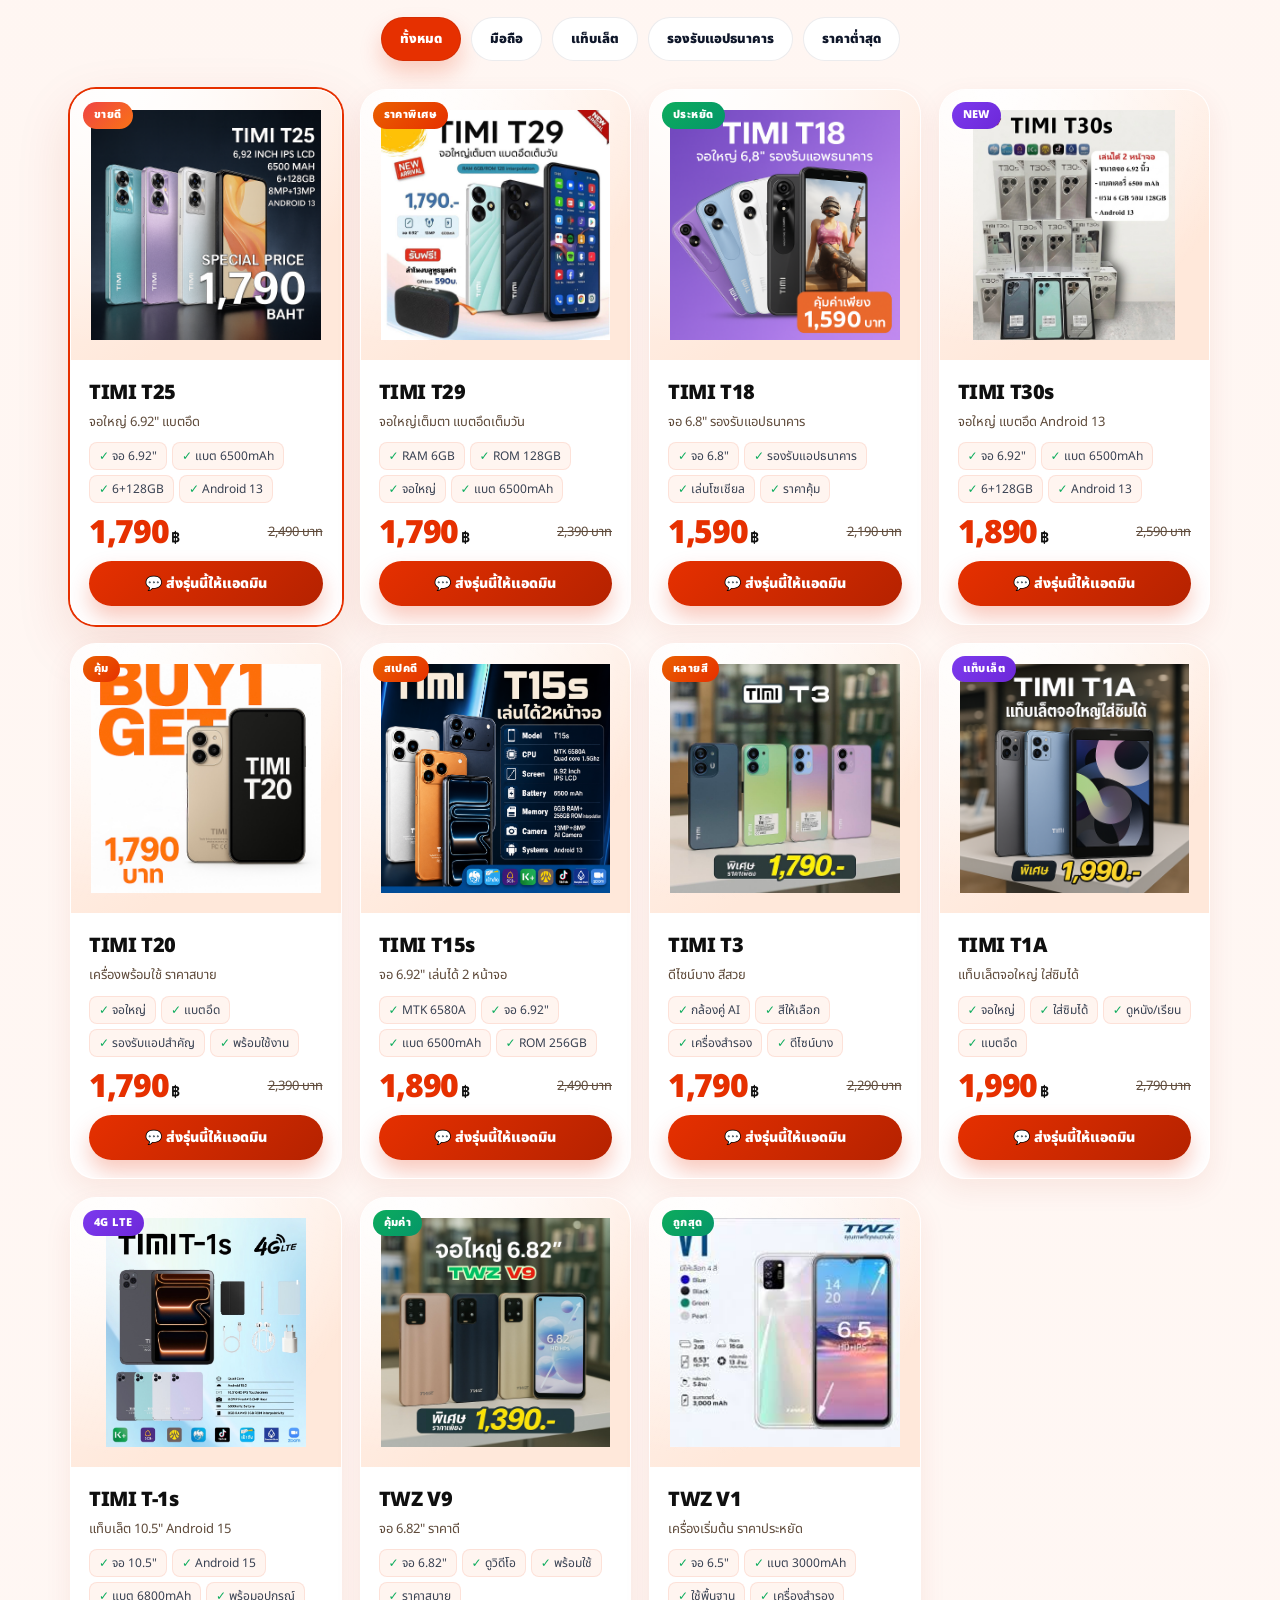
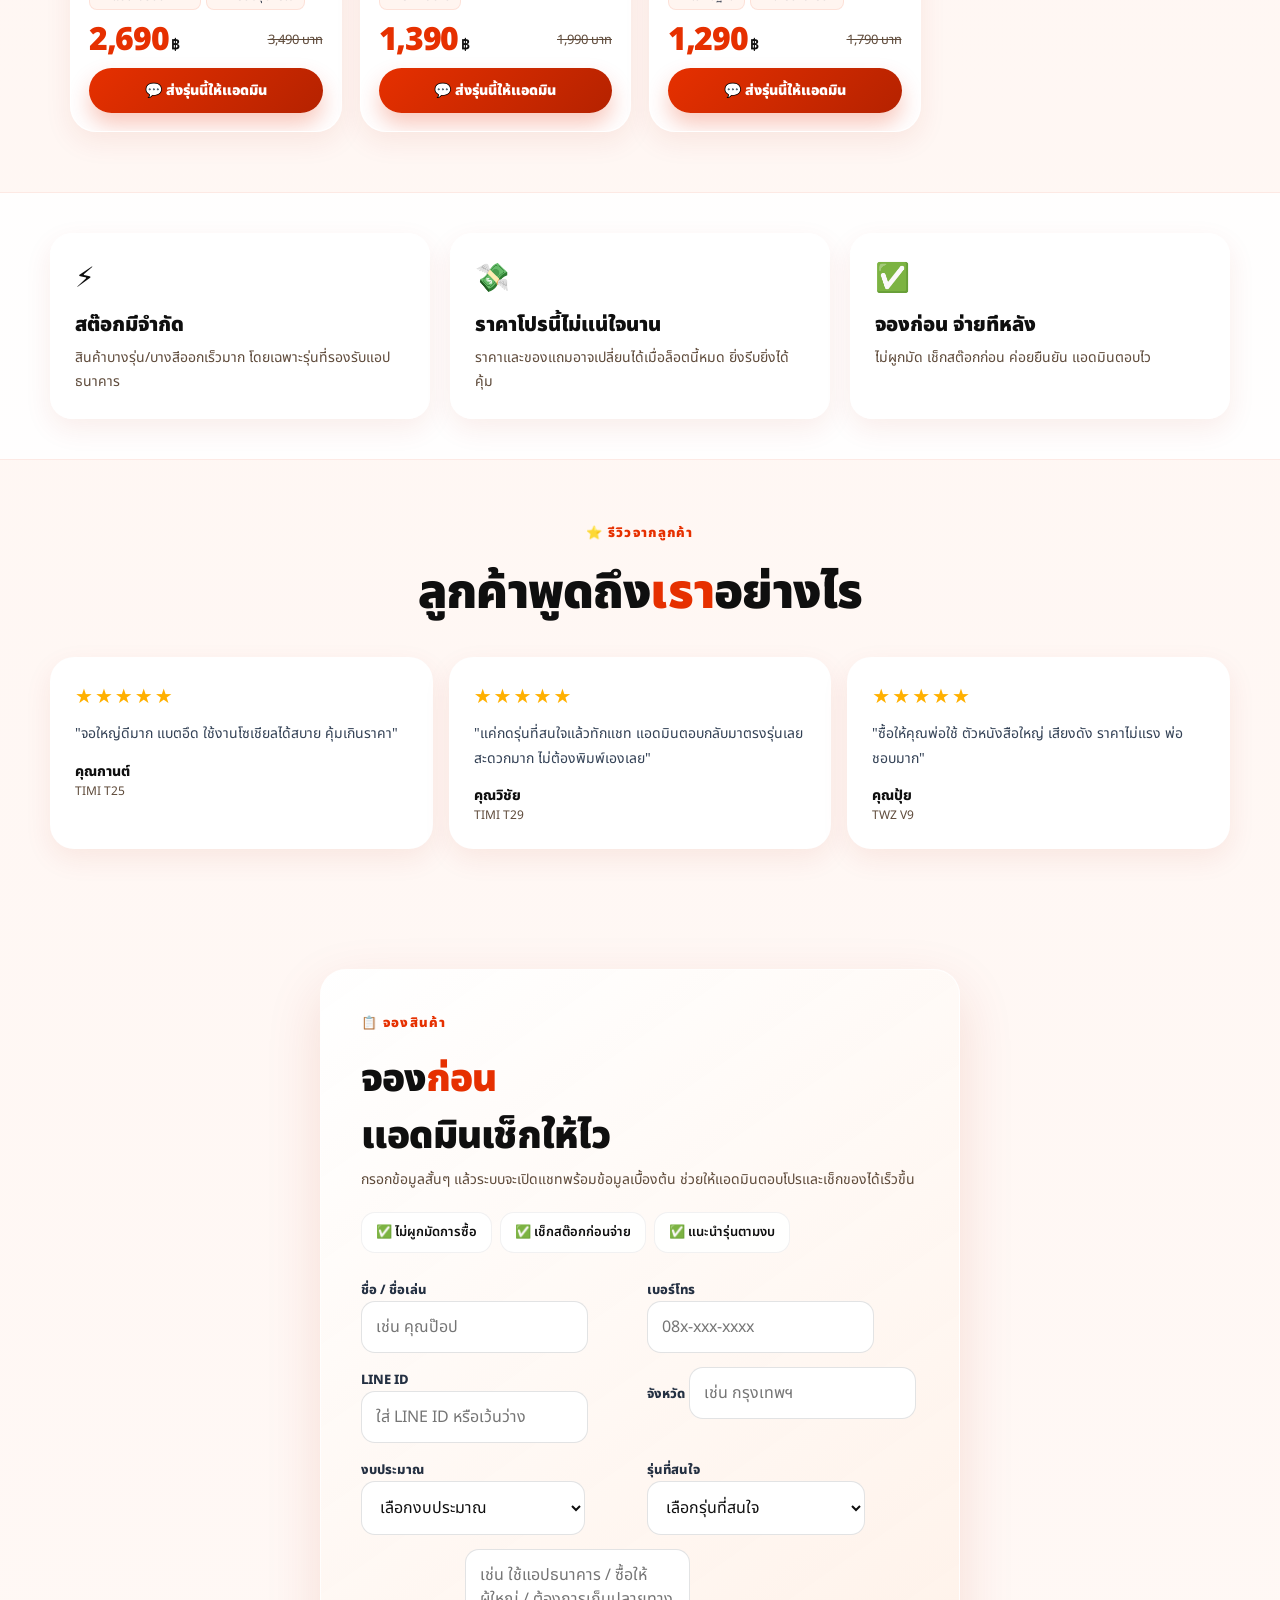
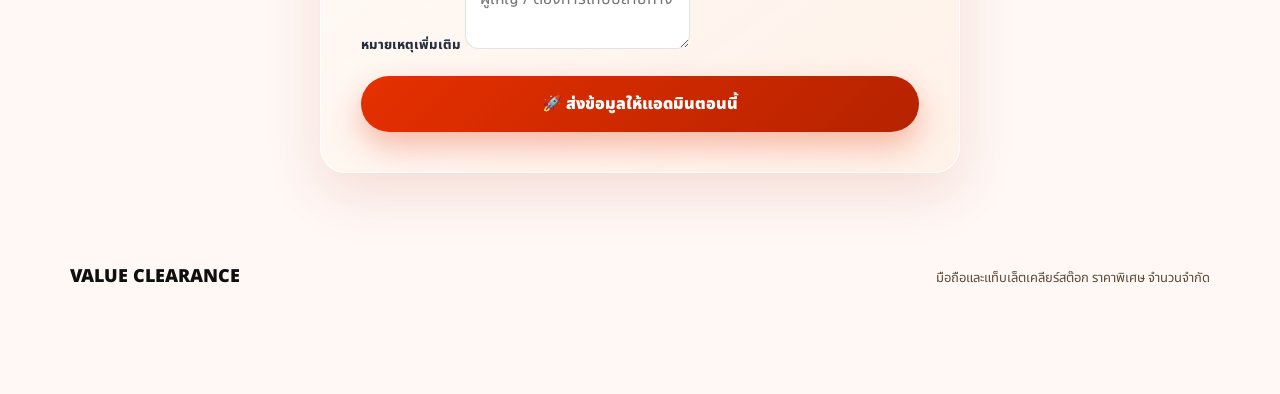
==== commit 31d4d192: "Update clearance sales page design" ====
--- a/index.html
+++ b/index.html
@@ -1,303 +1,866 @@
 <!doctype html>
 <html lang="th">
 <head>
-  <meta charset="utf-8" />
-  <meta name="viewport" content="width=device-width, initial-scale=1" />
-  <title>มือถือเคลียร์สต๊อก ราคาพิเศษ | VALUE CLEARANCE</title>
-  <meta name="description" content="มือถือและแท็บเล็ตจอใหญ่ ราคาพิเศษ พร้อมใช้งาน รองรับแอปธนาคาร แบตอึด ส่งไว มีรับประกัน" />
-  <meta property="og:title" content="มือถือเคลียร์สต๊อก ราคาพิเศษ" />
-  <meta property="og:description" content="ดีลมือถือจอใหญ่ เริ่มต้น 1,290 บาท พร้อมใช้งาน ส่งไว รับประกัน" />
-  <meta property="og:image" content="assets/campaign/phone-clearance-hero.png" />
-  <meta property="og:type" content="website" />
-  <link rel="preconnect" href="https://fonts.googleapis.com" />
-  <link rel="preconnect" href="https://fonts.gstatic.com" crossorigin />
-  <link href="https://fonts.googleapis.com/css2?family=Noto+Sans+Thai:wght@400;500;600;700;800;900&display=swap" rel="stylesheet" />
-  <link rel="stylesheet" href="styles.css?v=5b31c79" />
+  <meta charset="utf-8"/>
+  <meta name="viewport" content="width=device-width, initial-scale=1"/>
+  <title>VALUE CLEARANCE — มือถือเคลียร์สต๊อก ราคาพิเศษ</title>
+  <link rel="preconnect" href="https://fonts.googleapis.com"/>
+  <link rel="preconnect" href="https://fonts.gstatic.com" crossorigin/>
+  <link href="https://fonts.googleapis.com/css2?family=Noto+Sans+Thai:wght@400;700;800;900&family=Barlow+Condensed:wght@700;800;900&display=swap" rel="stylesheet"/>
+  <style>
+    *, *::before, *::after { box-sizing: border-box; margin: 0; padding: 0; }
+    :root {
+      --bg: #fff8f5;
+      --surface: #ffffff;
+      --surface2: #fff0ea;
+      --card: #ffffff;
+      --border: rgba(17,24,39,.09);
+      --primary: #e63000;
+      --primary2: #b52200;
+      --red: #dc2626;
+      --orange: #ea6000;
+      --warn: #ffb400;
+      --green: #0dac5d;
+      --ink: #0f0f0f;
+      --muted: #5e4a3a;
+      --line-green: #00b900;
+      --dark: #0f0f0f;
+      --shadow: 0 20px 55px rgba(180,40,0,.13);
+      --shadow-soft: 0 10px 28px rgba(180,40,0,.08);
+      --radius: 26px;
+      --radius-sm: 16px;
+    }
+    html { scroll-behavior: smooth; }
+    body {
+      font-family: "Noto Sans Thai", system-ui, sans-serif;
+      color: var(--ink);
+      line-height: 1.5;
+      overflow-x: hidden;
+      background:
+        radial-gradient(circle at 8% 0%, rgba(230,48,0,.10), transparent 30rem),
+        radial-gradient(circle at 95% 10%, rgba(255,122,26,.10), transparent 28rem),
+        linear-gradient(180deg, #fff0ea 0%, #fff6f2 28%, #fff8f5 100%);
+    }
+    img { display: block; max-width: 100%; }
+    a { color: inherit; text-decoration: none; }
+    button { cursor: pointer; font: inherit; border: none; }
+
+    /* TICKER */
+    .ticker {
+      background: linear-gradient(90deg, #1a0000, #e63000, #1a0000);
+      padding: 10px 0; overflow: hidden;
+    }
+    .ticker-track {
+      display: flex; gap: 28px; white-space: nowrap;
+      min-width: max-content;
+      animation: slide 22s linear infinite;
+      font-size: 13px; font-weight: 800; color: #fff;
+    }
+    @keyframes slide { from { transform: translateX(0); } to { transform: translateX(-50%); } }
+    .ticker-track span::before { content: "⚡ "; }
+
+    /* HEADER */
+    .header {
+      position: sticky; top: 0; z-index: 100;
+      max-width: 1180px; margin: 0 auto;
+      padding: 14px 18px;
+      display: flex; align-items: center; justify-content: space-between; gap: 18px;
+    }
+    .header::before {
+      content: "";
+      position: absolute; inset: 8px 12px; z-index: -1;
+      border-radius: 999px;
+      background: rgba(255,255,255,.84);
+      border: 1px solid rgba(255,255,255,.72);
+      backdrop-filter: blur(18px);
+      box-shadow: var(--shadow-soft);
+    }
+    .logo { display: flex; align-items: center; gap: 10px; font-weight: 900; font-size: 18px; }
+    .logo-icon {
+      width: 40px; height: 40px; border-radius: 14px;
+      background: linear-gradient(135deg, #e63000, #ff7a1a);
+      box-shadow: 0 10px 20px rgba(30,64,255,.22);
+      display: grid; place-items: center;
+      font-size: 18px; font-weight: 900; color: #fff;
+    }
+    .logo strong { display: block; line-height: 1; letter-spacing: .08em; color: #e63000; }
+    .logo small { display: block; font-size: 11px; font-weight: 400; color: var(--muted); letter-spacing: .12em; }
+    .header-cta {
+      background: linear-gradient(135deg, #e63000, #b52200);
+      color: #fff; font-weight: 900; font-size: 14px;
+      padding: 11px 22px; border-radius: 999px;
+      white-space: nowrap;
+      box-shadow: 0 14px 30px rgba(230,48,0,.28);
+      transition: transform .15s, filter .15s;
+    }
+    .header-cta:hover { transform: translateY(-2px); filter: brightness(1.05); }
+
+    /* HERO */
+    .hero {
+      padding: 48px 20px 50px;
+      max-width: 1180px; margin: 0 auto;
+      display: grid; grid-template-columns: 1.05fr .95fr;
+      gap: 36px; align-items: start;
+      position: relative;
+    }
+    .hero-eyebrow {
+      display: inline-flex; align-items: center; gap: 8px;
+      color: #e63000; font-size: 13px; font-weight: 900;
+      letter-spacing: .1em; text-transform: uppercase;
+      margin-bottom: 14px;
+    }
+    .hero h1 {
+      font-family: "Barlow Condensed", "Noto Sans Thai", sans-serif;
+      font-size: clamp(44px, 5.5vw, 72px);
+      font-weight: 900; line-height: 1.0; letter-spacing: -.02em;
+      color: #0f0f0f;
+      text-shadow: 0 2px 0 rgba(255,255,255,.35);
+      margin-bottom: 16px; text-transform: uppercase;
+    }
+    .hero h1 em {
+      font-style: normal; color: #e63000;
+      text-shadow: 0 10px 26px rgba(230,48,0,.18);
+    }
+    .hero-sub { font-size: 17px; color: var(--muted); max-width: 520px; margin-bottom: 22px; line-height: 1.85; }
+
+    /* Hero Alert Pills */
+    .hero-alerts { display: flex; flex-wrap: wrap; gap: 12px; margin-bottom: 22px; }
+    .hero-alert {
+      min-width: 220px; padding: 14px 16px; border-radius: 18px;
+      color: #fff; box-shadow: var(--shadow-soft);
+    }
+    .hero-alert strong, .hero-alert span { display: block; }
+    .hero-alert span { margin-top: 4px; opacity: .94; }
+    .hero-alert.hot { background: linear-gradient(135deg, #ef4444, #f97316); }
+    .hero-alert.warn { background: linear-gradient(135deg, #0f172a, #1d4ed8); }
+
+    /* Countdown */
+    .countdown-wrap { margin-bottom: 26px; }
+    .countdown-label { font-size: 12px; color: var(--muted); letter-spacing: .08em; text-transform: uppercase; margin-bottom: 8px; font-weight: 700; }
+    .countdown-boxes { display: flex; gap: 8px; align-items: center; }
+    .cd-box {
+      background: linear-gradient(145deg, #fff, #fff0e8);
+      border: 1px solid rgba(230,48,0,.15);
+      border-radius: var(--radius-sm); box-shadow: var(--shadow-soft);
+      padding: 10px 16px; text-align: center; min-width: 68px;
+    }
+    .cd-num { font-size: 30px; font-weight: 900; font-variant-numeric: tabular-nums; line-height: 1; color: var(--primary); }
+    .cd-unit { font-size: 11px; color: var(--muted); margin-top: 2px; }
+    .cd-sep { font-size: 24px; font-weight: 900; color: var(--red); opacity: .7; }
+
+    .hero-btns { display: flex; gap: 12px; flex-wrap: wrap; }
+    .btn-fire {
+      background: linear-gradient(135deg, #e63000, #b52200);
+      color: #fff; font-weight: 900; font-size: 16px;
+      padding: 14px 28px; border-radius: 999px;
+      box-shadow: 0 14px 30px rgba(230,48,0,.30);
+      transition: transform .15s, filter .15s;
+      display: inline-flex; align-items: center; gap: 8px;
+      animation: pulse-red-btn 1.8s ease-in-out infinite;
+    }
+    .btn-fire:hover { transform: translateY(-2px); filter: brightness(1.05); }
+    @keyframes pulse-red-btn {
+      0%,100% { box-shadow: 0 0 0 0 rgba(230,48,0,.2), 0 14px 30px rgba(230,48,0,.30); }
+      50% { box-shadow: 0 0 0 10px rgba(230,48,0,0), 0 18px 32px rgba(230,48,0,.40); }
+    }
+    .btn-ghost-w {
+      background: #fff; color: #e63000; font-weight: 800; font-size: 16px;
+      padding: 13px 24px; border-radius: 999px;
+      border: 1px solid rgba(230,48,0,.2);
+      transition: background .15s;
+    }
+    .btn-ghost-w:hover { background: #fff0ea; }
+
+    /* Hero visual */
+    .hero-visual { position: relative; display: grid; gap: 16px; }
+    .hero-img-wrap {
+      position: relative; border-radius: var(--radius); overflow: hidden;
+      background: rgba(255,255,255,.9);
+      border: 1px solid rgba(255,255,255,.88);
+      box-shadow: var(--shadow);
+      padding: 14px;
+    }
+    .hero-img-wrap img { border-radius: 20px; width: 100%; }
+    .hero-badge {
+      position: absolute; top: 20px; right: 20px;
+      background: linear-gradient(135deg, #ef4444, #f97316);
+      color: #fff; font-size: 12px; font-weight: 900;
+      padding: 6px 14px; border-radius: 999px;
+      box-shadow: 0 4px 14px rgba(239,68,68,.45);
+      animation: pulse-red 2s ease-in-out infinite;
+    }
+    @keyframes pulse-red {
+      0%,100% { box-shadow: 0 4px 14px rgba(239,68,68,.45); }
+      50% { box-shadow: 0 4px 24px rgba(239,68,68,.75); }
+    }
+    .hero-side-card {
+      padding: 24px; color: #fff; border-radius: 28px;
+      background: linear-gradient(155deg, #091427, #14357b 58%, #0d2c65);
+      box-shadow: var(--shadow);
+    }
+    .hero-side-card h2 { margin: 10px 0 12px; font-size: 30px; line-height: 1.1; letter-spacing: -.02em; }
+    .rush-list { margin: 0; padding: 0; list-style: none; display: grid; gap: 10px; }
+    .rush-list li {
+      padding-left: 16px; position: relative;
+      color: rgba(255,255,255,.92); line-height: 1.65;
+    }
+    .rush-list li::before { content: "•"; position: absolute; left: 0; color: var(--warn); font-weight: 900; }
+    .countdown-card {
+      margin-top: 16px; padding: 16px 18px; border-radius: 20px;
+      background: rgba(255,255,255,.1); border: 1px solid rgba(255,255,255,.14);
+    }
+    .countdown-card small, .countdown-card span { display: block; color: rgba(255,255,255,.8); }
+    .countdown-card strong {
+      display: block; margin: 4px 0 6px;
+      color: #ffd44d; font-size: clamp(28px,4vw,40px); letter-spacing: .04em;
+    }
+    .side-card-actions { display: flex; gap: 10px; margin-top: 18px; }
+    .btn-line {
+      background: linear-gradient(135deg, #12c35f, #029647);
+      color: #fff; font-weight: 900; font-size: 14px;
+      padding: 11px 18px; border-radius: 999px;
+      box-shadow: 0 14px 26px rgba(18,195,95,.22);
+    }
+
+    /* Stock bar */
+    .hero-stock-bar {
+      background: rgba(8,17,36,.82); backdrop-filter: blur(10px);
+      border-radius: 16px; margin-top: 6px;
+      padding: 14px 20px;
+    }
+    .stock-label { font-size: 12px; color: rgba(255,255,255,.7); margin-bottom: 6px; }
+    .stock-track { height: 7px; background: rgba(255,255,255,.15); border-radius: 999px; overflow: hidden; }
+    .stock-fill {
+      height: 100%; width: 28%;
+      background: linear-gradient(90deg, #ef4444, #f97316);
+      border-radius: 999px; position: relative;
+    }
+    .stock-fill::after {
+      content: ""; position: absolute; inset: 0;
+      background: linear-gradient(90deg, transparent 60%, rgba(255,255,255,.3) 100%);
+      animation: shimmer 1.5s ease-in-out infinite;
+    }
+    @keyframes shimmer { 0%,100%{opacity:0} 50%{opacity:1} }
+    .stock-note { font-size: 11px; color: #fca5a5; margin-top: 5px; font-weight: 700; }
+
+    /* TRUST BAR */
+    .trust-bar {
+      background: rgba(255,255,255,.9); border-top: 1px solid rgba(230,48,0,.10); border-bottom: 1px solid rgba(230,48,0,.10);
+      padding: 18px 20px;
+    }
+    .trust-inner {
+      max-width: 1180px; margin: 0 auto;
+      display: flex; justify-content: center; gap: 40px; flex-wrap: wrap;
+    }
+    .trust-item { display: flex; align-items: center; gap: 10px; font-size: 14px; font-weight: 700; color: var(--ink); }
+    .trust-icon { font-size: 22px; }
+
+    /* PRODUCTS */
+    .section { padding: 60px 20px; max-width: 1180px; margin: 0 auto; }
+    .section-head { text-align: center; margin-bottom: 32px; }
+    .eyebrow-tag {
+      display: inline-block;
+      color: var(--primary); font-size: 13px; font-weight: 900;
+      letter-spacing: .1em; text-transform: uppercase;
+      margin-bottom: 10px;
+    }
+    .section-head h2 {
+      font-family: "Barlow Condensed", "Noto Sans Thai", sans-serif;
+      font-size: clamp(30px, 4vw, 48px); font-weight: 900;
+      text-transform: uppercase; margin-bottom: 8px; letter-spacing: -.02em;
+      color: #0f0f0f;
+    }
+    .section-head h2 em { font-style: normal; color: #e63000; }
+    .section-head p { color: var(--muted); font-size: 16px; max-width: 520px; margin: 0 auto; line-height: 1.8; }
+
+    /* Deal notice */
+    .deal-notice {
+      max-width: 860px; margin: 0 auto 20px;
+      padding: 14px 16px; color: #fff;
+      background: linear-gradient(90deg, #1a0000, #e63000);
+      border-radius: 16px; box-shadow: var(--shadow-soft);
+    }
+
+    /* Filters */
+    .filters { display: flex; gap: 10px; flex-wrap: wrap; justify-content: center; margin-bottom: 28px; }
+    .filter-btn {
+      background: #fff; color: #0f172a;
+      border: 1px solid rgba(17,24,39,.08); border-radius: 999px;
+      padding: 10px 18px; font-size: 13px; font-weight: 900;
+      min-height: 44px; transition: all .15s;
+    }
+    .filter-btn:hover, .filter-btn.active {
+      background: #e63000; color: #fff;
+      box-shadow: 0 12px 22px rgba(230,48,0,.22);
+    }
+
+    /* Product grid */
+    .product-grid {
+      display: grid; grid-template-columns: repeat(auto-fill, minmax(240px, 1fr));
+      gap: 18px;
+    }
+    .product-card {
+      background: rgba(255,255,255,.95); border: 1px solid rgba(255,255,255,.88);
+      border-radius: 26px; overflow: hidden;
+      box-shadow: var(--shadow-soft);
+      transition: transform .22s, box-shadow .22s;
+      cursor: pointer; position: relative;
+    }
+    .product-card:hover {
+      transform: translateY(-5px);
+      box-shadow: 0 18px 40px rgba(22,34,83,.14);
+    }
+    .product-card.featured {
+      box-shadow: 0 0 0 2px #e63000, var(--shadow);
+    }
+    .card-badge {
+      position: absolute; top: 12px; left: 12px; z-index: 2;
+      font-size: 11px; font-weight: 900; letter-spacing: .04em;
+      padding: 5px 11px; border-radius: 999px; color: #fff;
+      text-transform: uppercase;
+    }
+    .badge-hot { background: linear-gradient(135deg, #ef4444, #f97316); }
+    .badge-new { background: linear-gradient(135deg, #7c3aed, #6d28d9); }
+    .badge-sale { background: linear-gradient(135deg, #ea6000, #e63000); }
+    .badge-cheap { background: linear-gradient(135deg, var(--green), #059669); }
+    .card-img {
+      aspect-ratio: 1 / 1;
+      display: flex; align-items: center; justify-content: center; overflow: hidden;
+      background: radial-gradient(circle at 20% 0%, rgba(255,255,255,.95), transparent 16rem),
+                  linear-gradient(145deg, #fff8f5, #ffe8da 70%);
+      position: relative;
+    }
+    .card-img img { width: 100%; height: 100%; object-fit: contain; padding: 20px; }
+    .card-img-placeholder {
+      width: 100%; height: 100%; display: flex;
+      align-items: center; justify-content: center;
+      font-size: 64px; opacity: .35;
+    }
+    .card-body { padding: 18px; }
+    .card-name { font-size: 20px; font-weight: 900; margin-bottom: 4px; letter-spacing: -.02em; color: var(--ink); }
+    .card-sub { font-size: 13px; color: var(--muted); margin-bottom: 10px; line-height: 1.55; }
+    .card-specs { display: flex; flex-wrap: wrap; gap: 5px; margin-bottom: 14px; }
+    .spec-chip {
+      font-size: 12px; background: #fff5f0;
+      border: 1px solid rgba(230,48,0,.10); border-radius: 8px;
+      padding: 4px 9px; color: #384152;
+    }
+    .spec-chip::before { content: "✓ "; color: var(--green); font-weight: 900; }
+    .card-price-row { display: flex; align-items: center; justify-content: space-between; margin-bottom: 12px; }
+    .card-price { font-size: 32px; font-weight: 900; color: #e63000; letter-spacing: -.04em; line-height: 1; }
+    .card-price .baht { font-size: 16px; font-weight: 700; color: var(--ink); }
+    .card-old-price { font-size: 13px; color: var(--muted); text-decoration: line-through; }
+    .btn-order {
+      width: 100%; padding: 12px;
+      background: linear-gradient(135deg, #e63000, #b52200);
+      color: #fff; font-weight: 900; font-size: 14px;
+      border-radius: 999px;
+      box-shadow: 0 12px 22px rgba(230,48,0,.26);
+      transition: transform .15s, filter .15s;
+      display: flex; align-items: center; justify-content: center; gap: 6px;
+    }
+    .btn-order:hover { transform: translateY(-2px); filter: brightness(1.05); }
+
+    /* URGENCY STRIP */
+    .urgency-strip {
+      background: rgba(255,255,255,.88);
+      border-top: 1px solid rgba(230,48,0,.10); border-bottom: 1px solid rgba(230,48,0,.10);
+      padding: 40px 20px;
+    }
+    .urgency-inner {
+      max-width: 1180px; margin: 0 auto;
+      display: grid; grid-template-columns: repeat(3,1fr); gap: 20px;
+    }
+    .urgency-item {
+      padding: 24px; border-radius: 22px;
+      background: rgba(255,255,255,.88);
+      border: 1px solid rgba(255,255,255,.82);
+      box-shadow: var(--shadow-soft);
+    }
+    .urgency-item.highlight { background: linear-gradient(135deg,#fff6dc,#fff1bb); border-color: rgba(255,196,0,.32); }
+    .urgency-icon { font-size: 28px; margin-bottom: 10px; }
+    .urgency-title { font-size: 20px; font-weight: 900; margin-bottom: 6px; color: var(--ink); }
+    .urgency-desc { font-size: 14px; color: var(--muted); line-height: 1.7; }
+
+    /* REVIEWS */
+    .reviews { padding: 60px 20px; }
+    .reviews-inner { max-width: 1180px; margin: 0 auto; }
+    .review-grid { display: grid; grid-template-columns: repeat(3,1fr); gap: 16px; margin-top: 32px; }
+    .review-card {
+      background: #fff; border: 1px solid rgba(255,255,255,.85);
+      border-radius: 24px; padding: 24px; box-shadow: var(--shadow-soft);
+    }
+    .stars { color: #ffb000; font-size: 20px; margin-bottom: 10px; letter-spacing: 2px; }
+    .review-text { font-size: 14px; color: #334155; line-height: 1.75; margin-bottom: 14px; }
+    .review-author { font-size: 14px; font-weight: 800; color: var(--ink); }
+    .review-product { font-size: 12px; color: var(--muted); }
+
+    /* LEAD FORM */
+    .form-section { padding: 60px 20px; max-width: 680px; margin: 0 auto; }
+    .form-card {
+      background: linear-gradient(145deg, rgba(255,255,255,.98), rgba(255,240,230,.92));
+      border: 1px solid rgba(255,255,255,.9);
+      border-radius: var(--radius); padding: 40px;
+      box-shadow: var(--shadow);
+    }
+    .form-title {
+      font-family: "Barlow Condensed", "Noto Sans Thai", sans-serif;
+      font-size: 38px; font-weight: 900; text-transform: uppercase;
+      margin-bottom: 6px; color: #0f0f0f; letter-spacing: -.02em;
+    }
+    .form-title em { font-style: normal; color: #e63000; }
+    .form-sub { color: var(--muted); font-size: 14px; margin-bottom: 20px; line-height: 1.7; }
+    .mini-checks { display: flex; flex-wrap: wrap; gap: 8px; margin-bottom: 24px; }
+    .check-pill {
+      font-size: 13px; font-weight: 600;
+      background: rgba(255,255,255,.9); border: 1px solid rgba(17,24,39,.06);
+      color: var(--ink); border-radius: 14px; padding: 10px 14px;
+    }
+    .form-grid { display: grid; grid-template-columns: 1fr 1fr; gap: 14px; }
+    .form-group.full { grid-column: 1 / -1; }
+    label { font-size: 13px; font-weight: 800; color: #243042; }
+    input, select, textarea {
+      background: #fff; border: 1px solid rgba(17,24,39,.12);
+      color: var(--ink); border-radius: 14px;
+      padding: 13px 14px; font-size: 14px; font: inherit;
+      transition: border-color .15s, outline .15s;
+    }
+    input:focus, select:focus, textarea:focus {
+      outline: 3px solid rgba(230,48,0,.12);
+      border-color: rgba(230,48,0,.28);
+    }
+    .btn-submit {
+      width: 100%; margin-top: 20px;
+      background: linear-gradient(135deg, #e63000, #b52200);
+      color: #fff; font-weight: 900; font-size: 16px;
+      padding: 16px; border-radius: 999px;
+      box-shadow: 0 14px 30px rgba(230,48,0,.30);
+      transition: transform .15s, filter .15s;
+      animation: pulse-red-btn 1.8s ease-in-out infinite;
+    }
+    .btn-submit:hover { transform: scale(1.02); filter: brightness(1.05); }
+
+    /* STICKY BOTTOM */
+    .sticky-bar {
+      position: fixed;
+      left: 50%; bottom: 18px; z-index: 200;
+      transform: translateX(-50%);
+      width: min(calc(100% - 24px), 900px);
+      background: rgba(8,17,36,.92); backdrop-filter: blur(12px);
+      border: 1px solid rgba(255,255,255,.08);
+      border-radius: 22px; padding: 12px 16px;
+      box-shadow: 0 24px 60px rgba(8,17,36,.28);
+      display: flex; align-items: center; justify-content: space-between; gap: 12px;
+    }
+    .sticky-text strong { font-size: 15px; font-weight: 800; color: #fff; }
+    .sticky-text small { display: block; font-size: 12px; color: rgba(255,255,255,.65); }
+    .sticky-actions { display: flex; gap: 10px; }
+    .btn-line-sticky {
+      background: linear-gradient(135deg, #12c35f, #029647); color: #fff;
+      font-weight: 800; font-size: 13px; padding: 10px 18px;
+      border-radius: 999px; white-space: nowrap;
+      box-shadow: 0 10px 20px rgba(18,195,95,.22);
+    }
+    .btn-cta-sticky {
+      background: linear-gradient(135deg, #e63000, #b52200);
+      color: #fff; font-weight: 800; font-size: 13px;
+      padding: 10px 18px; border-radius: 999px; white-space: nowrap;
+      box-shadow: 0 10px 20px rgba(230,48,0,.28);
+    }
+
+    /* FOOTER */
+    .footer {
+      max-width: 1180px; margin: 0 auto;
+      padding: 30px 20px 100px;
+      display: flex; align-items: center; justify-content: space-between; gap: 18px;
+      color: var(--muted);
+    }
+    .footer-logo { font-weight: 900; font-size: 18px; color: var(--ink); display: block; margin-bottom: 4px; }
+    .footer p { font-size: 13px; }
+
+    /* Mobile */
+    @media (max-width: 900px) {
+      .hero { grid-template-columns: 1fr; }
+      .hero-visual .hero-img-wrap { display: none; }
+      .urgency-inner { grid-template-columns: 1fr; }
+      .review-grid { grid-template-columns: 1fr; }
+    }
+    @media (max-width: 700px) {
+      .trust-inner { gap: 20px; }
+      .trust-item { font-size: 13px; }
+      .form-grid { grid-template-columns: 1fr; }
+      .sticky-text small { display: none; }
+      .footer { flex-direction: column; align-items: flex-start; }
+    }
+  </style>
 </head>
 <body>
-  <div class="announcement">
-    <div class="announcement-track">
-      <span>⚡ โปรเคลียร์สต๊อกล็อตนี้จำนวนจำกัด</span>
-      <span>🔥 ราคาเริ่มต้นเพียง 1,290 บาท</span>
-      <span>📦 สินค้าบางสีหมดไว แนะนำทักแชททันที</span>
-      <span>💬 คลิกที่สินค้าเพื่อส่งชื่อรุ่นหาแอดมินอัตโนมัติ</span>
-      <span>⚡ โปรเคลียร์สต๊อกล็อตนี้จำนวนจำกัด</span>
-      <span>🔥 ราคาเริ่มต้นเพียง 1,290 บาท</span>
-    </div>
-  </div>
-
-  <header class="site-header" id="top">
-    <a class="brand" href="#top" aria-label="กลับด้านบน">
-      <span class="brand-icon">⌁</span>
-      <span>
-        <strong>VALUE</strong>
-        <small>CLEARANCE</small>
-      </span>
-    </a>
-    <nav class="desktop-nav" aria-label="เมนูหลัก">
-      <a href="#deals">ดีลวันนี้</a>
-      <a href="#why">จุดเด่น</a>
-      <a href="#reviews">รีวิว</a>
-      <a href="#lead-form">จองเครื่อง</a>
-    </nav>
-    <button class="btn btn-primary" data-scroll-to="lead-form">จองด่วนผ่านแชท</button>
-  </header>
-
-  <main>
-    <section class="hero-shell">
-      <section class="hero section-pad">
-        <div class="hero-copy">
-          <span class="eyebrow">CLEARANCE SALE • พร้อมส่ง • อ่านง่าย • ทักง่าย</span>
-          <h1>เคลียร์สต๊อก <span>ราคาพิเศษ</span><br />อ่านง่าย ชวนตัดสินใจไว</h1>
-          <p>รวมมือถือและแท็บเล็ตจอใหญ่ที่เน้น “คุ้ม ใช้งานได้จริง และทักสั่งง่าย” เหมาะสำหรับลูกค้าที่ต้องการเครื่องพร้อมใช้ในงบสบายกระเป๋า</p>
-
-          <div class="hero-alerts">
-            <div class="hero-alert hot">
-              <strong>🔥 ดีลมาแรง</strong>
-              <span>เริ่มต้นเพียง <b id="heroMinPrice">1,290</b> บาท</span>
-            </div>
-            <div class="hero-alert warn">
-              <strong>⏰ รอบโปรวันนี้</strong>
-              <span>เหลือเวลา <b id="heroCountdown">--:--:--</b></span>
-            </div>
+
+<!-- Ticker -->
+<div class="ticker">
+  <div class="ticker-track">
+    <span>โปรเคลียร์สต๊อกล็อตนี้จำนวนจำกัด</span>
+    <span>ราคาเริ่มต้นเพียง 1,290 บาท</span>
+    <span>สินค้าบางสีหมดไว แนะนำทักแชททันที</span>
+    <span>คลิกที่สินค้าเพื่อส่งชื่อรุ่นหาแอดมินอัตโนมัติ</span>
+    <span>โปรเคลียร์สต๊อกล็อตนี้จำนวนจำกัด</span>
+    <span>ราคาเริ่มต้นเพียง 1,290 บาท</span>
+    <span>สินค้าบางสีหมดไว แนะนำทักแชททันที</span>
+    <span>คลิกที่สินค้าเพื่อส่งชื่อรุ่นหาแอดมินอัตโนมัติ</span>
+  </div>
+</div>
+
+<!-- Header -->
+<header class="header">
+  <div class="logo">
+    <div class="logo-icon">V</div>
+    <div>
+      <span>VALUE CLEARANCE</span>
+      <small>มือถือ &amp; แท็บเล็ต ราคาพิเศษ</small>
+    </div>
+  </div>
+  <button class="header-cta" onclick="document.getElementById('form').scrollIntoView({behavior:'smooth'})">
+    🔥 จองด่วนผ่านแชท
+  </button>
+</header>
+
+<!-- Hero -->
+<section>
+  <div class="hero">
+    <div class="hero-copy">
+      <div class="hero-eyebrow">CLEARANCE SALE • พร้อมส่ง • รับประกัน</div>
+      <h1>เคลียร์สต๊อก<br/><em>ราคาพิเศษ</em><br/>จำนวนจำกัด</h1>
+      <p class="hero-sub">รวมมือถือและแท็บเล็ตจอใหญ่คัดมาเฉพาะรุ่นที่คุ้มที่สุด ใช้งานได้จริง รองรับแอปธนาคาร ส่งไว มีรับประกัน</p>
+
+      <div class="price-pill">
+        <span class="from">ราคาเริ่มต้น</span>
+        <span class="price" id="heroPrice">1,290</span>
+        <span class="unit">บาท</span>
+      </div>
+
+      <div class="countdown-wrap">
+        <div class="countdown-label">⏰ ปิดรับโปรโมชั่นรอบนี้ใน</div>
+        <div class="countdown-boxes">
+          <div class="cd-box">
+            <div class="cd-num" id="cdH">00</div>
+            <div class="cd-unit">ชั่วโมง</div>
           </div>
-
-          <div class="hero-actions">
-            <button class="btn btn-primary btn-lg pulse" data-scroll-to="deals">ดูสินค้าราคาพิเศษ</button>
-            <button class="btn btn-ghost btn-lg" data-scroll-to="lead-form">ให้แอดมินช่วยเลือก</button>
+          <div class="cd-sep">:</div>
+          <div class="cd-box">
+            <div class="cd-num" id="cdM">00</div>
+            <div class="cd-unit">นาที</div>
           </div>
-
-          <div class="trust-row" aria-label="จุดเด่นร้าน">
-            <div><strong id="catalogCount">11 รุ่น</strong><span>รวมมือถือและแท็บเล็ต</span></div>
-            <div><strong>ทักง่าย</strong><span>แตะสินค้าส่งเข้าแชทได้เลย</span></div>
-            <div><strong>พร้อมใช้</strong><span>คัดรุ่นคุ้ม เน้นใช้งานจริง</span></div>
+          <div class="cd-sep">:</div>
+          <div class="cd-box">
+            <div class="cd-num" id="cdS">00</div>
+            <div class="cd-unit">วินาที</div>
           </div>
         </div>
-
-        <div class="hero-visual-wrap">
-          <div class="hero-visual">
-            <img src="assets/campaign/phone-clearance-hero.png" alt="ภาพโปรเคลียร์สต๊อกมือถือราคาพิเศษ" />
-          </div>
-          <aside class="hero-side-card">
-            <span class="eyebrow">PROMO NOW</span>
-            <h2>ทักก่อน ได้สิทธิ์ก่อน</h2>
-            <ul class="rush-list">
-              <li>คลิกที่รูปสินค้า → ระบบแนบชื่อรุ่นให้อัตโนมัติ</li>
-              <li>แอดมินรู้ทันทีว่าลูกค้าสนใจรุ่นไหน</li>
-              <li>ตอบโปร/สี/สต๊อกได้ตรงรุ่น เร็วขึ้น</li>
-            </ul>
-            <div class="countdown-card">
-              <small>ปิดรับรอบโปรโมชั่นวันนี้ใน</small>
-              <strong id="countdownText">--:--:--</strong>
-              <span>ราคาและของแถมอาจเปลี่ยนเมื่อของล็อตนี้หมด</span>
-            </div>
-            <div class="side-card-actions">
-              <a class="btn btn-line" id="heroLineBtn" href="#" target="_blank" rel="noopener">ทัก LINE ตอนนี้</a>
-              <button class="btn btn-ghost" data-scroll-to="deals">เลือกดูรุ่นก่อน</button>
-            </div>
-          </aside>
+      </div>
+
+      <div class="hero-btns">
+        <button class="btn-fire" onclick="document.getElementById('deals').scrollIntoView({behavior:'smooth'})">
+          🛒 ดูสินค้าราคาพิเศษ
+        </button>
+        <button class="btn-ghost-w" onclick="document.getElementById('form').scrollIntoView({behavior:'smooth'})">
+          💬 ให้แอดมินช่วยเลือก
+        </button>
+      </div>
+    </div>
+
+    <div class="hero-visual">
+      <div class="hero-img-wrap">
+        <img src="assets/campaign/phone-clearance-hero.png" alt="โปรเคลียร์สต๊อกมือถือราคาพิเศษ" onerror="this.parentNode.innerHTML='<div style=\'width:100%;aspect-ratio:4/3;display:flex;flex-direction:column;align-items:center;justify-content:center;gap:12px;color:#b0bec5;font-size:14px;\'>📱<span>ภาพโปรโมชั่น</span></div>'"/>
+        <div class="hero-badge">🔥 สต๊อกเหลือน้อย</div>
+      </div>
+      <div class="hero-stock-bar">
+        <div class="stock-label">สินค้าในล็อตนี้เหลือแค่</div>
+        <div class="stock-track"><div class="stock-fill"></div></div>
+        <div class="stock-note">⚠️ เหลือประมาณ 28% เท่านั้น</div>
+      </div>
+      <div class="hero-side-card">
+        <span style="font-size:11px; font-weight:900; letter-spacing:.1em; color:rgba(255,255,255,.6); text-transform:uppercase;">PROMO NOW</span>
+        <h2>ทักก่อน ได้สิทธิ์ก่อน</h2>
+        <ul class="rush-list">
+          <li>คลิกที่รูปสินค้า → ระบบแนบชื่อรุ่นให้อัตโนมัติ</li>
+          <li>แอดมินรู้ทันทีว่าลูกค้าสนใจรุ่นไหน</li>
+          <li>ตอบโปร/สี/สต๊อกได้ตรงรุ่น เร็วขึ้น</li>
+        </ul>
+        <div class="countdown-card">
+          <small>ปิดรับรอบโปรโมชั่นวันนี้ใน</small>
+          <strong id="sideCountdown">--:--:--</strong>
+          <span>ราคาและของแถมอาจเปลี่ยนเมื่อของล็อตนี้หมด</span>
         </div>
-      </section>
-    </section>
-
-    <section class="urgency-strip section-pad">
-      <div class="urgency-card">
-        <span>🚚 พร้อมส่ง</span>
-        <strong>ลูกค้าทักแล้วแอดมินตอบได้เร็ว</strong>
-        <p>เพราะระบบส่งชื่อรุ่นที่ลูกค้าคลิกเข้าแชทได้ทันที</p>
-      </div>
-      <div class="urgency-card">
-        <span>📌 อ่านง่าย</span>
-        <strong>แยกรุ่น ราคา และสเปกชัด</strong>
-        <p>ช่วยให้ตัดสินใจง่ายขึ้นและกดแชทได้เร็วขึ้น</p>
-      </div>
-      <div class="urgency-card highlight">
-        <span>🔥 รีบทักก่อน</span>
-        <strong>สินค้าบางรุ่น/บางสีออกไว</strong>
-        <p>โดยเฉพาะรุ่นราคาคุ้มและรุ่นรองรับแอปธนาคาร</p>
-      </div>
-    </section>
-
-    <section class="benefit-strip" id="why">
-      <article>
-        <span class="icon">📱</span>
-        <strong>จอใหญ่ สบายตา</strong>
-        <p>เหมาะกับดูวิดีโอ เล่นโซเชียล ใช้งานทั่วไป</p>
-      </article>
-      <article>
-        <span class="icon">🔋</span>
-        <strong>แบตอึด</strong>
-        <p>คัดรุ่นที่ตอบโจทย์ใช้งานได้ยาวตลอดวัน</p>
-      </article>
-      <article>
-        <span class="icon">🏦</span>
-        <strong>รองรับแอปสำคัญ</strong>
-        <p>เหมาะกับลูกค้าที่ต้องการเครื่องพร้อมใช้</p>
-      </article>
-      <article>
-        <span class="icon">💬</span>
-        <strong>สั่งง่ายในแชท</strong>
-        <p>แตะสินค้าแล้วส่งชื่อรุ่นเข้า LINE / Messenger ได้ทันที</p>
-      </article>
-    </section>
-
-    <section class="section-pad" id="deals">
-      <div class="section-head">
-        <span class="eyebrow">HOT DEALS</span>
-        <h2>รุ่นน่ากดซื้อที่สุดตอนนี้</h2>
-        <p>แตะที่รูปสินค้า ชื่อสินค้า หรือปุ่มสั่งซื้อ ระบบจะส่งชื่อรุ่นที่สนใจเข้าแชทให้แอดมินทันที</p>
-      </div>
-
-      <div class="deal-notice">
-        <div>
-          <strong>⚡ เคล็ดลับปิดการขายเร็วขึ้น:</strong>
-          คลิกรุ่นที่สนใจแล้วทักแชทเลย แอดมินจะเห็นชื่อรุ่น ราคา และข้อมูลสินค้าอัตโนมัติ
+        <div class="side-card-actions">
+          <button class="btn-line">💬 ทัก LINE ตอนนี้</button>
+          <button class="btn-ghost-w" style="color:#fff;border-color:rgba(255,255,255,.2);background:transparent;" onclick="document.getElementById('deals').scrollIntoView({behavior:'smooth'})">เลือกดูรุ่นก่อน</button>
         </div>
       </div>
-
-      <div class="toolbar" aria-label="ตัวกรองสินค้า">
-        <button class="filter-btn is-active" data-filter="all">ทั้งหมด</button>
-        <button class="filter-btn" data-filter="phone">มือถือ</button>
-        <button class="filter-btn" data-filter="tablet">แท็บเล็ต</button>
-        <button class="filter-btn" data-filter="banking">รองรับแอปธนาคาร</button>
-        <button class="filter-btn" data-filter="lowest">ราคาต่ำสุด</button>
-      </div>
-
-      <div class="quick-picks">
-        <button class="mini-chip" data-filter-shortcut="lowest">ดูรุ่นเริ่มต้นราคาถูก</button>
-        <button class="mini-chip" data-filter-shortcut="banking">ดูรุ่นรองรับแอปธนาคาร</button>
-        <button class="mini-chip" data-filter-shortcut="tablet">ดูแท็บเล็ตใส่ซิมได้</button>
-      </div>
-
-      <div class="product-grid" id="productGrid" aria-live="polite"></div>
-    </section>
-
-    <section class="campaign-preview section-pad">
-      <div class="section-head align-left">
-        <span class="eyebrow">AD CREATIVE</span>
-        <h2>ภาพแคมเปญพร้อมใช้ลง Facebook / IG</h2>
-        <p>ใช้เป็นภาพหลักในเซลเพจหรือโพสต์ขาย ช่วยสร้างบรรยากาศโปรโมชันที่ดูแรงและน่าทักมากขึ้น</p>
-      </div>
-      <div class="creative-grid">
-        <img src="assets/campaign/phone-clearance-hero.png" alt="ภาพโฆษณาโปรเคลียร์สต๊อกมือถือ" />
-        <img src="assets/campaign/tablet-clearance-hero.png" alt="ภาพโฆษณาแท็บเล็ตและมือถือจอใหญ่" />
-      </div>
-    </section>
-
-    <section class="section-pad split-section">
-      <div>
-        <span class="eyebrow">BUYING GUIDE</span>
-        <h2>เลือกไม่ถูก? ให้แอดมินคัดรุ่นให้ตามงบ</h2>
-        <p>เหมาะสำหรับลูกค้าที่อยากได้คำแนะนำเร็ว ๆ ว่ารุ่นไหนเหมาะกับผู้ใหญ่ เด็กนักเรียน ร้านค้า ไรเดอร์ เครื่องสำรอง หรือคนที่เน้นแอปธนาคาร</p>
-        <ul class="check-list">
-          <li>งบต่ำกว่า 1,500 บาท: เน้นคุ้มค่า ใช้งานพื้นฐาน</li>
-          <li>งบ 1,500–1,900 บาท: จอใหญ่ แบตอึด ใช้งานรอบด้าน</li>
-          <li>แท็บเล็ต: เหมาะดูหนัง เรียนออนไลน์ ไลฟ์ และใช้งานจอใหญ่</li>
-        </ul>
-        <button class="btn btn-primary pulse" data-scroll-to="lead-form">ให้แอดมินช่วยเลือกตอนนี้</button>
-      </div>
-      <div class="preview-phone">
-        <img src="assets/campaign/mobile-salespage-preview.png" alt="ตัวอย่างหน้าเซลเพจมือถือ" />
-      </div>
-    </section>
-
-    <section class="reviews section-pad" id="reviews">
-      <div class="section-head">
-        <span class="eyebrow">CUSTOMER VOICE</span>
-        <h2>ลูกค้าชอบเพราะตัดสินใจง่าย</h2>
-        <p>ยิ่งหน้าเพจอ่านง่ายและแอดมินตอบได้ตรงรุ่น ลูกค้าก็ยิ่งปิดการขายได้ไวขึ้น</p>
-      </div>
-      <div class="review-grid">
-        <article class="review-card">
-          <div class="stars">★★★★★</div>
-          <p>“จอใหญ่ดีมาก แบตอึด ใช้งานโซเชียลได้สบาย คุ้มเกินราคา”</p>
-          <strong>คุณกานต์</strong><span>TIMI T25</span>
-        </article>
-        <article class="review-card">
-          <div class="stars">★★★★★</div>
-          <p>“แค่กดรุ่นที่สนใจแล้วทักแชท แอดมินตอบกลับมาตรงรุ่นเลย สะดวกมาก”</p>
-          <strong>คุณวิชัย</strong><span>TIMI T29</span>
-        </article>
-        <article class="review-card">
-          <div class="stars">★★★★★</div>
-          <p>“ซื้อให้คุณพ่อใช้ ตัวหนังสือใหญ่ เสียงดัง ราคาไม่แรง”</p>
-          <strong>คุณปุ้ย</strong><span>TWZ V9</span>
-        </article>
-      </div>
-    </section>
-
-    <section class="lead-section section-pad" id="lead-form">
-      <div class="lead-card">
-        <div class="lead-copy">
-          <span class="eyebrow">RESERVE NOW</span>
-          <h2>จองก่อน แอดมินเช็กสต๊อกให้ไว</h2>
-          <p>กรอกข้อมูลสั้น ๆ แล้วระบบจะเปิดแชทพร้อมข้อมูลเบื้องต้น ช่วยให้แอดมินตอบโปรโมชั่นและเช็กของได้เร็วขึ้น</p>
-          <div class="mini-benefits">
-            <span>✅ ไม่ผูกมัดการซื้อ</span>
-            <span>✅ เช็กสต๊อกก่อนจ่าย</span>
-            <span>✅ แนะนำรุ่นตามงบ</span>
-            <span>✅ ใช้ได้ทั้งลูกค้าที่รู้รุ่นแล้วและยังลังเล</span>
-          </div>
+    </div>
+  </div>
+</section>
+
+<!-- Trust Bar -->
+<div class="trust-bar">
+  <div class="trust-inner">
+    <div class="trust-item"><span class="trust-icon">📱</span>11 รุ่น มือถือ + แท็บเล็ต</div>
+    <div class="trust-item"><span class="trust-icon">🏦</span>รองรับแอปธนาคาร</div>
+    <div class="trust-item"><span class="trust-icon">🚚</span>พร้อมส่ง ส่งไว</div>
+    <div class="trust-item"><span class="trust-icon">🛡️</span>มีรับประกัน</div>
+    <div class="trust-item"><span class="trust-icon">💬</span>ทักง่าย ตอบไว</div>
+  </div>
+</div>
+
+<!-- Products -->
+<section class="section" id="deals">
+  <div class="section-head">
+    <div class="eyebrow-tag">🔥 HOT DEALS</div>
+    <h2>รุ่นน่าซื้อ<em>ที่สุด</em>ตอนนี้</h2>
+    <p>แตะที่รูปสินค้าเพื่อส่งชื่อรุ่นที่สนใจให้แอดมินทันที</p>
+  </div>
+
+  <div class="filters">
+    <button class="filter-btn active" onclick="filterProducts('all',this)">ทั้งหมด</button>
+    <button class="filter-btn" onclick="filterProducts('phone',this)">มือถือ</button>
+    <button class="filter-btn" onclick="filterProducts('tablet',this)">แท็บเล็ต</button>
+    <button class="filter-btn" onclick="filterProducts('banking',this)">รองรับแอปธนาคาร</button>
+    <button class="filter-btn" onclick="filterProducts('cheap',this)">ราคาต่ำสุด</button>
+  </div>
+
+  <div class="product-grid" id="productGrid"></div>
+</section>
+
+<!-- Urgency Strip -->
+<div class="urgency-strip">
+  <div class="urgency-inner">
+    <div class="urgency-item">
+      <div class="urgency-icon">⚡</div>
+      <div class="urgency-title">สต๊อกมีจำกัด</div>
+      <div class="urgency-desc">สินค้าบางรุ่น/บางสีออกเร็วมาก โดยเฉพาะรุ่นที่รองรับแอปธนาคาร</div>
+    </div>
+    <div class="urgency-item">
+      <div class="urgency-icon">💸</div>
+      <div class="urgency-title">ราคาโปรนี้ไม่แน่ใจนาน</div>
+      <div class="urgency-desc">ราคาและของแถมอาจเปลี่ยนได้เมื่อล็อตนี้หมด ยิ่งรีบยิ่งได้คุ้ม</div>
+    </div>
+    <div class="urgency-item">
+      <div class="urgency-icon">✅</div>
+      <div class="urgency-title">จองก่อน จ่ายทีหลัง</div>
+      <div class="urgency-desc">ไม่ผูกมัด เช็กสต๊อกก่อน ค่อยยืนยัน แอดมินตอบไว</div>
+    </div>
+  </div>
+</div>
+
+<!-- Reviews -->
+<section class="reviews" id="reviews">
+  <div class="reviews-inner">
+    <div class="section-head">
+      <div class="eyebrow-tag">⭐ รีวิวจากลูกค้า</div>
+      <h2>ลูกค้าพูดถึง<em>เรา</em>อย่างไร</h2>
+    </div>
+    <div class="review-grid">
+      <div class="review-card">
+        <div class="stars">★★★★★</div>
+        <p class="review-text">"จอใหญ่ดีมาก แบตอึด ใช้งานโซเชียลได้สบาย คุ้มเกินราคา"</p>
+        <div class="review-author">คุณกานต์</div>
+        <div class="review-product">TIMI T25</div>
+      </div>
+      <div class="review-card">
+        <div class="stars">★★★★★</div>
+        <p class="review-text">"แค่กดรุ่นที่สนใจแล้วทักแชท แอดมินตอบกลับมาตรงรุ่นเลย สะดวกมาก ไม่ต้องพิมพ์เองเลย"</p>
+        <div class="review-author">คุณวิชัย</div>
+        <div class="review-product">TIMI T29</div>
+      </div>
+      <div class="review-card">
+        <div class="stars">★★★★★</div>
+        <p class="review-text">"ซื้อให้คุณพ่อใช้ ตัวหนังสือใหญ่ เสียงดัง ราคาไม่แรง พ่อชอบมาก"</p>
+        <div class="review-author">คุณปุ้ย</div>
+        <div class="review-product">TWZ V9</div>
+      </div>
+    </div>
+  </div>
+</section>
+
+<!-- Lead Form -->
+<div class="form-section" id="form">
+  <div class="form-card">
+    <div class="eyebrow-tag" style="margin-bottom:14px;">📋 จองสินค้า</div>
+    <div class="form-title">จอง<em>ก่อน</em><br/>แอดมินเช็กให้ไว</div>
+    <div class="form-sub">กรอกข้อมูลสั้นๆ แล้วระบบจะเปิดแชทพร้อมข้อมูลเบื้องต้น ช่วยให้แอดมินตอบโปรและเช็กของได้เร็วขึ้น</div>
+    <div class="mini-checks">
+      <div class="check-pill">✅ ไม่ผูกมัดการซื้อ</div>
+      <div class="check-pill">✅ เช็กสต๊อกก่อนจ่าย</div>
+      <div class="check-pill">✅ แนะนำรุ่นตามงบ</div>
+    </div>
+    <div class="form-grid">
+      <div class="form-group">
+        <label>ชื่อ / ชื่อเล่น</label>
+        <input type="text" placeholder="เช่น คุณป๊อป"/>
+      </div>
+      <div class="form-group">
+        <label>เบอร์โทร</label>
+        <input type="tel" placeholder="08x-xxx-xxxx"/>
+      </div>
+      <div class="form-group">
+        <label>LINE ID</label>
+        <input type="text" placeholder="ใส่ LINE ID หรือเว้นว่าง"/>
+      </div>
+      <div class="form-group">
+        <label>จังหวัด</label>
+        <input type="text" placeholder="เช่น กรุงเทพฯ"/>
+      </div>
+      <div class="form-group">
+        <label>งบประมาณ</label>
+        <select>
+          <option value="">เลือกงบประมาณ</option>
+          <option>ไม่เกิน 1,500 บาท</option>
+          <option>1,500 - 1,900 บาท</option>
+          <option>2,000 - 3,000 บาท</option>
+          <option>ยังไม่แน่ใจ ให้แอดมินแนะนำ</option>
+        </select>
+      </div>
+      <div class="form-group">
+        <label>รุ่นที่สนใจ</label>
+        <select id="productSelect">
+          <option value="">เลือกรุ่นที่สนใจ</option>
+          <option>TIMI T25 — 1,790 บาท</option>
+          <option>TIMI T29 — 1,790 บาท</option>
+          <option>TIMI T18 — 1,590 บาท</option>
+          <option>TIMI T20 — 1,790 บาท</option>
+          <option>TIMI T30s — 1,890 บาท</option>
+          <option>TIMI T15s — 1,890 บาท</option>
+          <option>TIMI T3 — 1,790 บาท</option>
+          <option>TIMI T1A — 1,990 บาท</option>
+          <option>TIMI T-1s — 2,690 บาท</option>
+          <option>TWZ V9 — 1,390 บาท</option>
+          <option>TWZ V1 — 1,290 บาท</option>
+        </select>
+      </div>
+      <div class="form-group full">
+        <label>หมายเหตุเพิ่มเติม</label>
+        <textarea rows="3" placeholder="เช่น ใช้แอปธนาคาร / ซื้อให้ผู้ใหญ่ / ต้องการเก็บปลายทาง"></textarea>
+      </div>
+    </div>
+    <button class="btn-submit" onclick="alert('✅ ส่งข้อมูลแล้ว! แอดมินจะติดต่อกลับเร็วๆ นี้')">
+      🚀 ส่งข้อมูลให้แอดมินตอนนี้
+    </button>
+  </div>
+</div>
+
+<footer class="footer">
+  <div class="footer-logo">VALUE CLEARANCE</div>
+  <p>มือถือและแท็บเล็ตเคลียร์สต๊อก ราคาพิเศษ จำนวนจำกัด</p>
+</footer>
+
+<!-- Sticky Bar -->
+<div class="sticky-bar">
+  <div class="sticky-text">
+    <strong>🔥 โปรกำลังมาแรง — สต๊อกเหลือน้อย!</strong>
+    <small>คลิกรุ่นที่สนใจแล้วทักแชทได้ทันที</small>
+  </div>
+  <div class="sticky-actions">
+    <button class="btn-line-sticky" onclick="alert('เปิด LINE')">💬 ทัก LINE</button>
+    <button class="btn-cta-sticky" onclick="document.getElementById('form').scrollIntoView({behavior:'smooth'})">จอง/เช็กสต๊อก</button>
+  </div>
+</div>
+
+<script>
+const products = [
+  { id:"timi-t25", name:"TIMI T25", price:1790, oldPrice:2490, badge:"ขายดี", badgeClass:"badge-hot", sub:"จอใหญ่ 6.92\" แบตอึด", specs:["จอ 6.92\"","แบต 6500mAh","6+128GB","Android 13"], tags:["phone","banking"], featured:true },
+  { id:"timi-t29", name:"TIMI T29", price:1790, oldPrice:2390, badge:"ราคาพิเศษ", badgeClass:"badge-sale", sub:"จอใหญ่เต็มตา แบตอึดเต็มวัน", specs:["RAM 6GB","ROM 128GB","จอใหญ่","แบต 6500mAh"], tags:["phone","banking"] },
+  { id:"timi-t18", name:"TIMI T18", price:1590, oldPrice:2190, badge:"ประหยัด", badgeClass:"badge-cheap", sub:"จอ 6.8\" รองรับแอปธนาคาร", specs:["จอ 6.8\"","รองรับแอปธนาคาร","เล่นโซเชียล","ราคาคุ้ม"], tags:["phone","banking"] },
+  { id:"timi-t30s", name:"TIMI T30s", price:1890, oldPrice:2590, badge:"NEW", badgeClass:"badge-new", sub:"จอใหญ่ แบตอึด Android 13", specs:["จอ 6.92\"","แบต 6500mAh","6+128GB","Android 13"], tags:["phone","banking"] },
+  { id:"timi-t20", name:"TIMI T20", price:1790, oldPrice:2390, badge:"คุ้ม", badgeClass:"badge-sale", sub:"เครื่องพร้อมใช้ ราคาสบาย", specs:["จอใหญ่","แบตอึด","รองรับแอปสำคัญ","พร้อมใช้งาน"], tags:["phone","banking"] },
+  { id:"timi-t15s", name:"TIMI T15s", price:1890, oldPrice:2490, badge:"สเปคดี", badgeClass:"badge-sale", sub:"จอ 6.92\" เล่นได้ 2 หน้าจอ", specs:["MTK 6580A","จอ 6.92\"","แบต 6500mAh","ROM 256GB"], tags:["phone"] },
+  { id:"timi-t3", name:"TIMI T3", price:1790, oldPrice:2290, badge:"หลายสี", badgeClass:"badge-sale", sub:"ดีไซน์บาง สีสวย", specs:["กล้องคู่ AI","สีให้เลือก","เครื่องสำรอง","ดีไซน์บาง"], tags:["phone"] },
+  { id:"timi-t1a", name:"TIMI T1A", price:1990, oldPrice:2790, badge:"แท็บเล็ต", badgeClass:"badge-new", sub:"แท็บเล็ตจอใหญ่ ใส่ซิมได้", specs:["จอใหญ่","ใส่ซิมได้","ดูหนัง/เรียน","แบตอึด"], tags:["tablet"] },
+  { id:"timi-t1s", name:"TIMI T-1s", price:2690, oldPrice:3490, badge:"4G LTE", badgeClass:"badge-new", sub:"แท็บเล็ต 10.5\" Android 15", specs:["จอ 10.5\"","Android 15","แบต 6800mAh","พร้อมอุปกรณ์"], tags:["tablet"] },
+  { id:"twz-v9", name:"TWZ V9", price:1390, oldPrice:1990, badge:"คุ้มค่า", badgeClass:"badge-cheap", sub:"จอ 6.82\" ราคาดี", specs:["จอ 6.82\"","ดูวิดีโอ","พร้อมใช้","ราคาสบาย"], tags:["phone","cheap"] },
+  { id:"twz-v1", name:"TWZ V1", price:1290, oldPrice:1790, badge:"ถูกสุด", badgeClass:"badge-cheap", sub:"เครื่องเริ่มต้น ราคาประหยัด", specs:["จอ 6.5\"","แบต 3000mAh","ใช้พื้นฐาน","เครื่องสำรอง"], tags:["phone","cheap"] }
+];
+
+const imageMap = {
+  "timi-t1a":"assets/products/timi-t1a.png",
+  "timi-t25":"assets/products/timi-t25.png",
+  "timi-t20":"assets/products/timi-t20.jpg",
+  "timi-t15s":"assets/products/timi-t15s.png",
+  "timi-t30s":"assets/products/timi-t30s.jpg",
+  "timi-t3":"assets/products/timi-t3.jpg",
+  "timi-t29":"assets/products/timi-t29.jpg",
+  "timi-t1s":"assets/products/timi-t1s.jpg",
+  "timi-t18":"assets/products/timi-t18.png",
+  "twz-v1":"assets/products/twz-v1.jpg",
+  "twz-v9":"assets/products/twz-v9.png"
+};
+
+let currentFilter = "all";
+
+function filterProducts(tag, btn) {
+  currentFilter = tag;
+  document.querySelectorAll(".filter-btn").forEach(b => b.classList.remove("active"));
+  if(btn) btn.classList.add("active");
+  renderProducts();
+}
+
+function renderProducts() {
+  const grid = document.getElementById("productGrid");
+  const filtered = currentFilter === "all" ? products : products.filter(p => p.tags.includes(currentFilter));
+  grid.innerHTML = filtered.map(p => `
+    <div class="product-card${p.featured?' featured':''}" onclick="openChat('${p.name}', ${p.price})">
+      <div class="card-badge ${p.badgeClass}">${p.badge}</div>
+      <div class="card-img">
+        <img src="${imageMap[p.id]||''}" alt="${p.name}"
+          onerror="this.parentNode.innerHTML='<div class=card-img-placeholder>📱</div>'"/>
+      </div>
+      <div class="card-body">
+        <div class="card-name">${p.name}</div>
+        <div class="card-sub">${p.sub}</div>
+        <div class="card-specs">${p.specs.map(s=>`<span class="spec-chip">${s}</span>`).join("")}</div>
+        <div class="card-price-row">
+          <div class="card-price">${p.price.toLocaleString("th-TH")}<span class="baht"> ฿</span></div>
+          <div class="card-old-price">${p.oldPrice.toLocaleString("th-TH")} บาท</div>
         </div>
-        <form class="lead-form" id="customerLeadForm">
-          <label>ชื่อ / ชื่อเล่น
-            <input type="text" name="name" placeholder="เช่น คุณป๊อป" required />
-          </label>
-          <label>เบอร์โทร
-            <input type="tel" name="phone" placeholder="เช่น 08x-xxx-xxxx" required />
-          </label>
-          <label>LINE ID
-            <input type="text" name="line" placeholder="ใส่ LINE ID หรือเว้นว่างได้" />
-          </label>
-          <label>จังหวัด
-            <input type="text" name="province" placeholder="เช่น นนทบุรี / กรุงเทพฯ" />
-          </label>
-          <label>งบประมาณ
-            <select name="budget">
-              <option value="">เลือกงบประมาณ</option>
-              <option value="ไม่เกิน 1,500 บาท">ไม่เกิน 1,500 บาท</option>
-              <option value="1,500 - 1,900 บาท">1,500 - 1,900 บาท</option>
-              <option value="2,000 - 3,000 บาท">2,000 - 3,000 บาท</option>
-              <option value="ยังไม่แน่ใจ ให้แอดมินแนะนำ">ยังไม่แน่ใจ ให้แอดมินแนะนำ</option>
-            </select>
-          </label>
-          <label>รุ่นที่สนใจ
-            <select name="product" id="productSelect">
-              <option value="">เลือกรุ่นที่สนใจ</option>
-            </select>
-          </label>
-          <label class="full">หมายเหตุเพิ่มเติม
-            <textarea name="note" rows="3" placeholder="เช่น ใช้แอปธนาคาร / ซื้อให้ผู้ใหญ่ / ต้องการเก็บปลายทาง"></textarea>
-          </label>
-          <label class="consent full">
-            <input type="checkbox" required />
-            <span>ยินยอมให้ร้านติดต่อกลับเพื่อแจ้งรายละเอียดสินค้า โปรโมชัน และข้อเสนอที่เกี่ยวข้อง</span>
-          </label>
-          <button class="btn btn-primary full pulse" type="submit">ส่งข้อมูลให้แอดมินตอนนี้</button>
-          <p class="form-note" id="formNote">หลังส่งข้อมูล ระบบจะเตรียมข้อความให้คุณคัดลอกไปส่งในแชทได้ทันที</p>
-        </form>
-      </div>
-    </section>
-  </main>
-
-  <footer class="site-footer">
-    <div>
-      <strong>VALUE CLEARANCE</strong>
-      <p>มือถือและแท็บเล็ตเคลียร์สต๊อก ราคาพิเศษ จำนวนจำกัด</p>
-    </div>
-    <a href="#top">กลับด้านบน ↑</a>
-  </footer>
-
-  <div class="sticky-cta" role="region" aria-label="ปุ่มสั่งซื้อด่วน">
-    <div class="sticky-copy">
-      <strong>โปรกำลังมาแรง</strong>
-      <small>คลิกรุ่นที่สนใจแล้วทักแชทได้ทันที</small>
-    </div>
-    <button class="btn btn-primary" data-scroll-to="lead-form">จอง/เช็กสต๊อก</button>
-    <a class="btn btn-line" id="lineCta" href="#" target="_blank" rel="noopener">ทัก LINE</a>
-  </div>
-
-  <script src="config.js"></script>
-  <script src="script.js"></script>
+        <button class="btn-order">💬 ส่งรุ่นนี้ให้แอดมิน</button>
+      </div>
+    </div>
+  `).join("");
+}
+
+function openChat(name, price) {
+  alert(`✅ คัดลอกแล้ว!\n\nสนใจ: ${name} ราคา ${price.toLocaleString("th-TH")} บาท\n\nวางข้อความนี้ในแชท LINE / Messenger`);
+}
+
+renderProducts();
+
+// Countdown timer — reset to midnight each day
+function updateCountdown() {
+  const now = new Date();
+  const end = new Date(); end.setHours(23,59,59,999);
+  const diff = end - now;
+  const h = Math.floor(diff/3600000);
+  const m = Math.floor((diff%3600000)/60000);
+  const s = Math.floor((diff%60000)/1000);
+  const fmt = n => String(n).padStart(2,"0");
+  document.getElementById("cdH").textContent = fmt(h);
+  document.getElementById("cdM").textContent = fmt(m);
+  document.getElementById("cdS").textContent = fmt(s);
+}
+updateCountdown();
+setInterval(updateCountdown, 1000);
+
+function updateSideCountdown() {
+  const now = new Date();
+  const end = new Date(); end.setHours(23,59,59,999);
+  const diff = end - now;
+  const h = Math.floor(diff/3600000);
+  const m = Math.floor((diff%3600000)/60000);
+  const s = Math.floor((diff%60000)/1000);
+  const fmt = n => String(n).padStart(2,"0");
+  const el = document.getElementById("sideCountdown");
+  if(el) el.textContent = `${fmt(h)}:${fmt(m)}:${fmt(s)}`;
+}
+updateSideCountdown();
+setInterval(updateSideCountdown, 1000);
+</script>
 </body>
 </html>
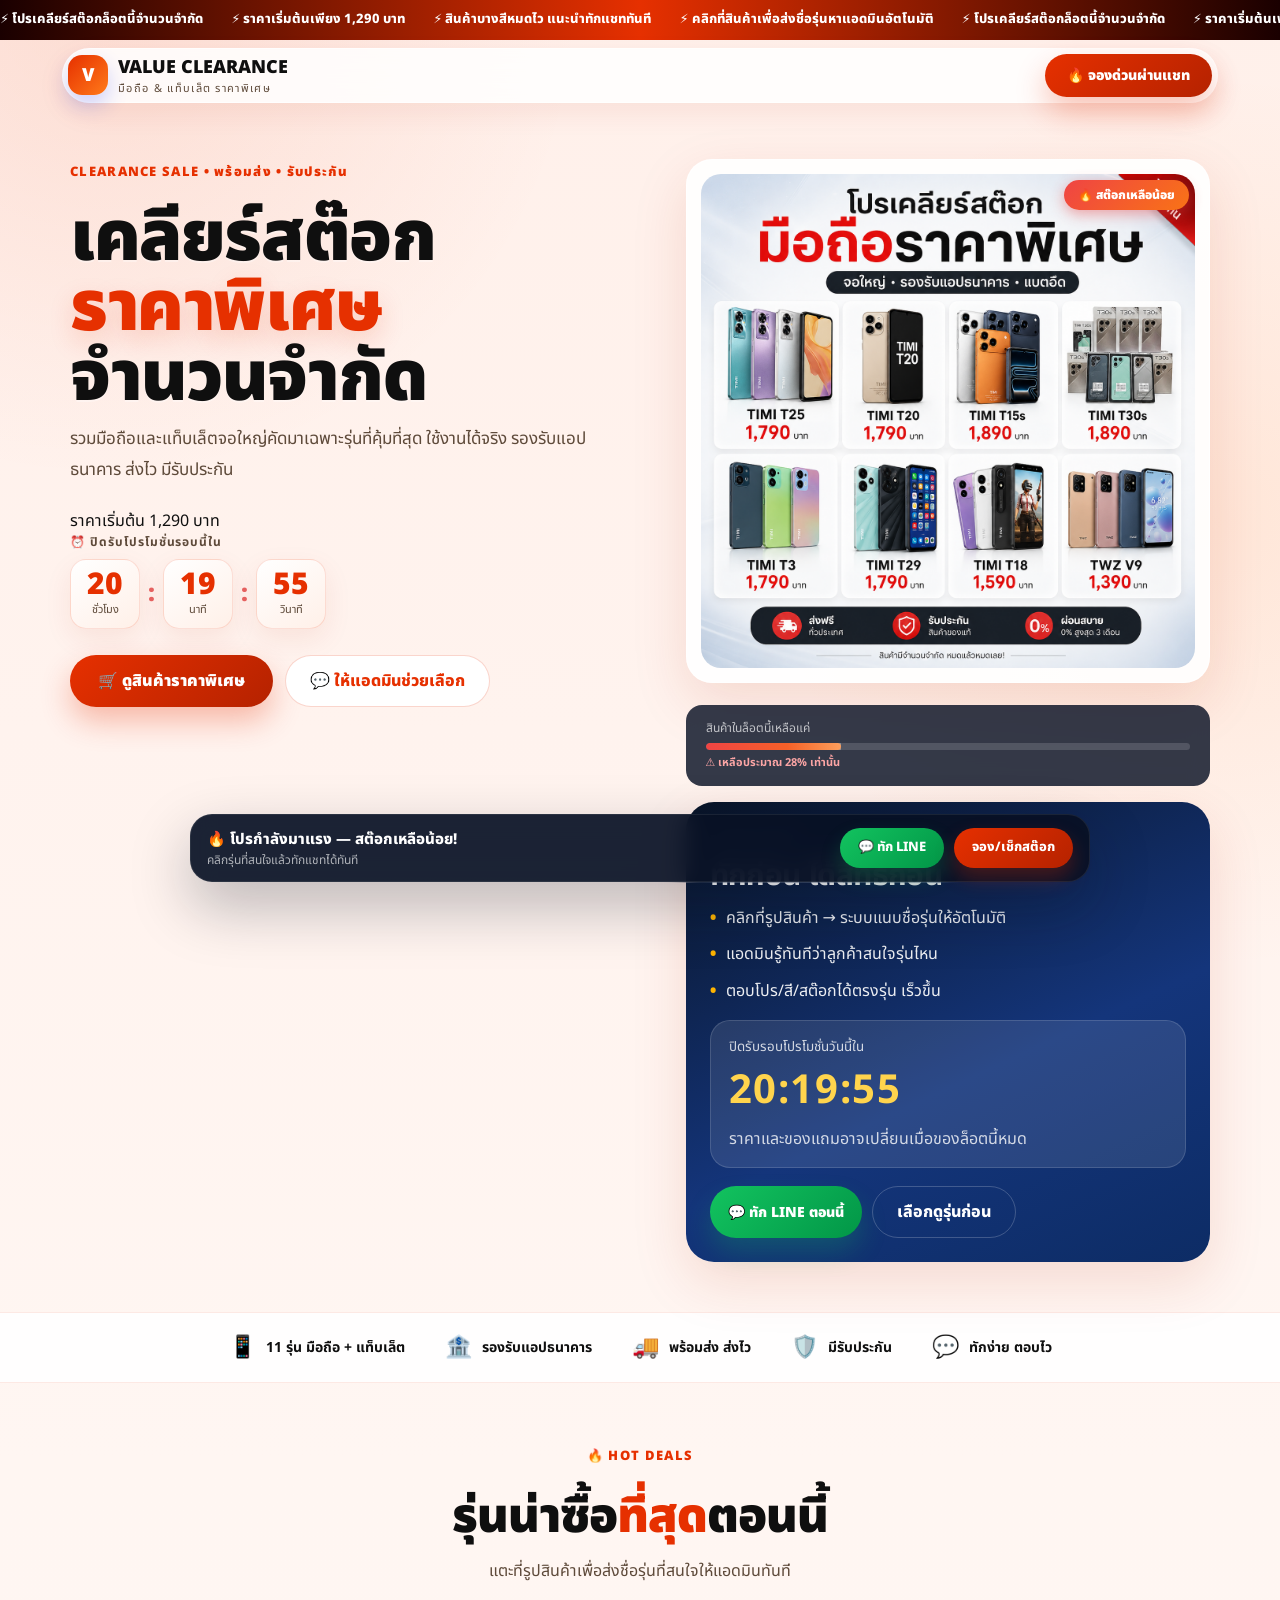
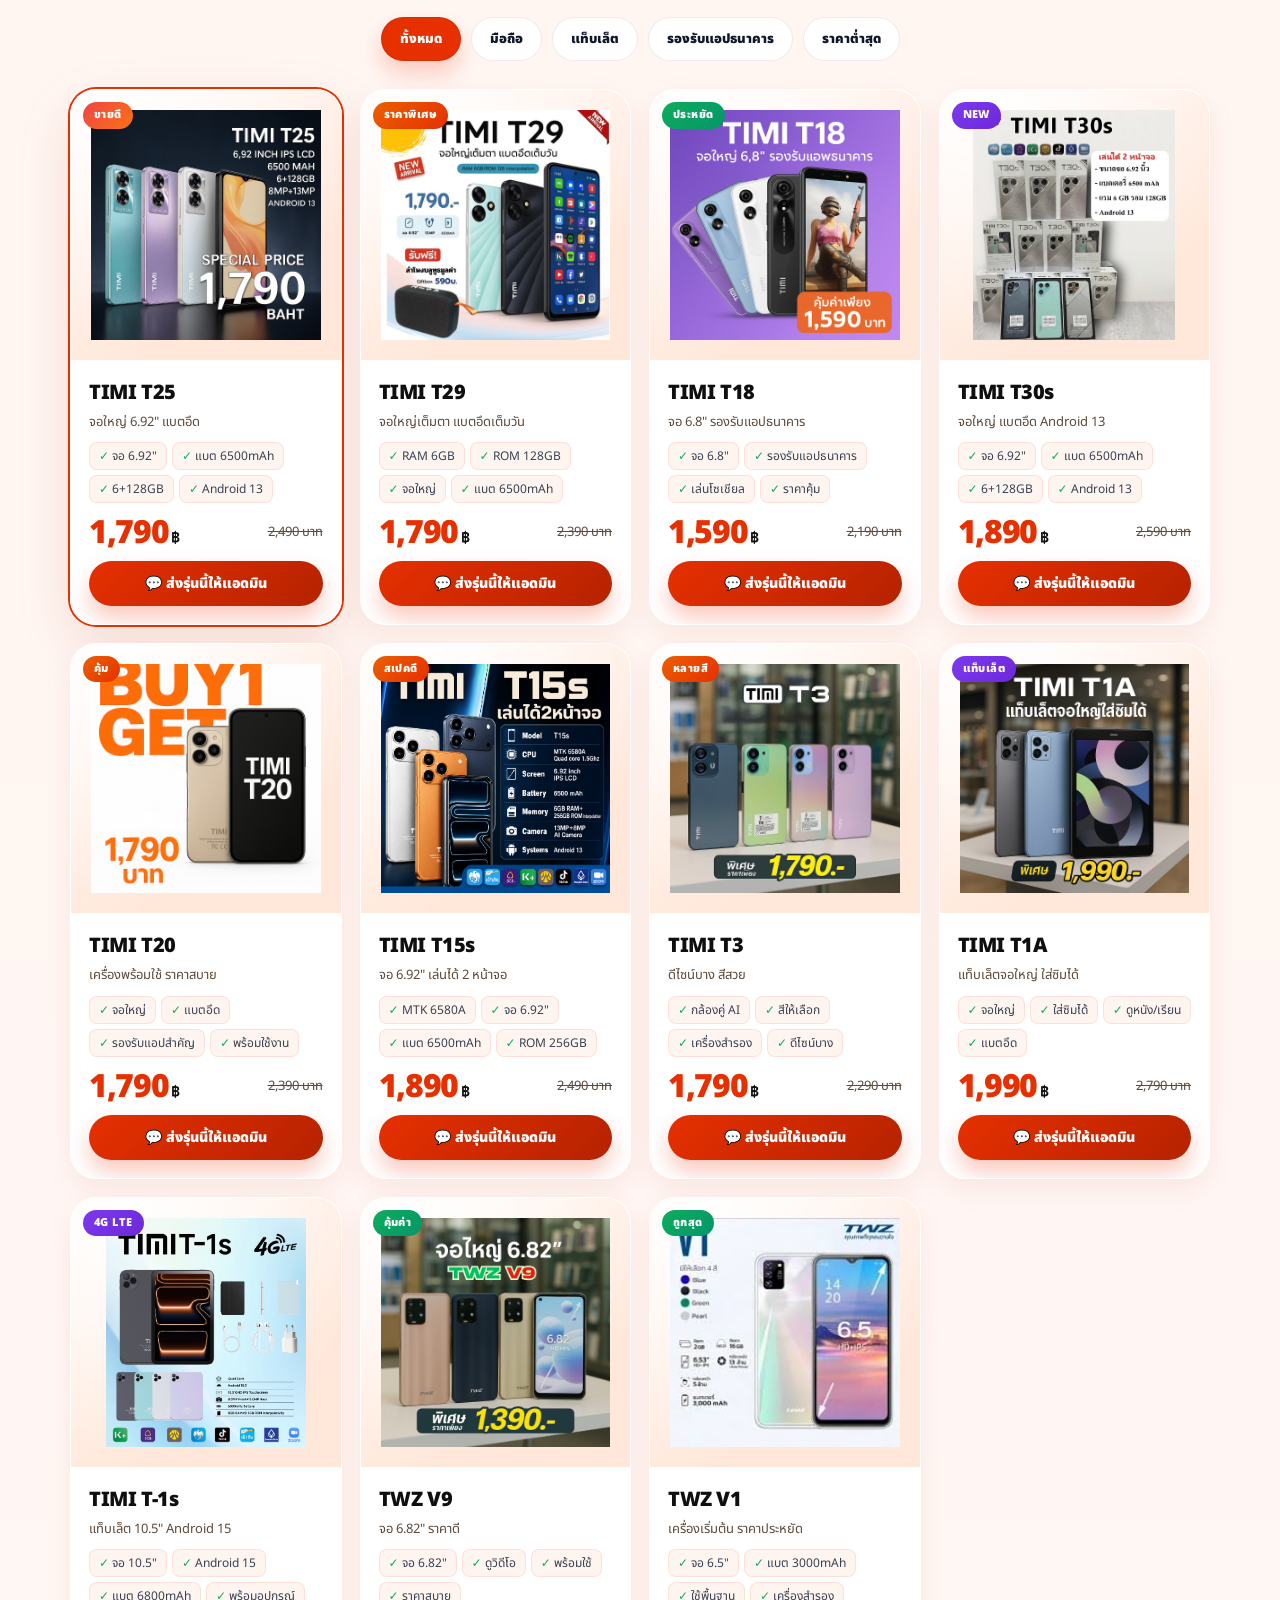
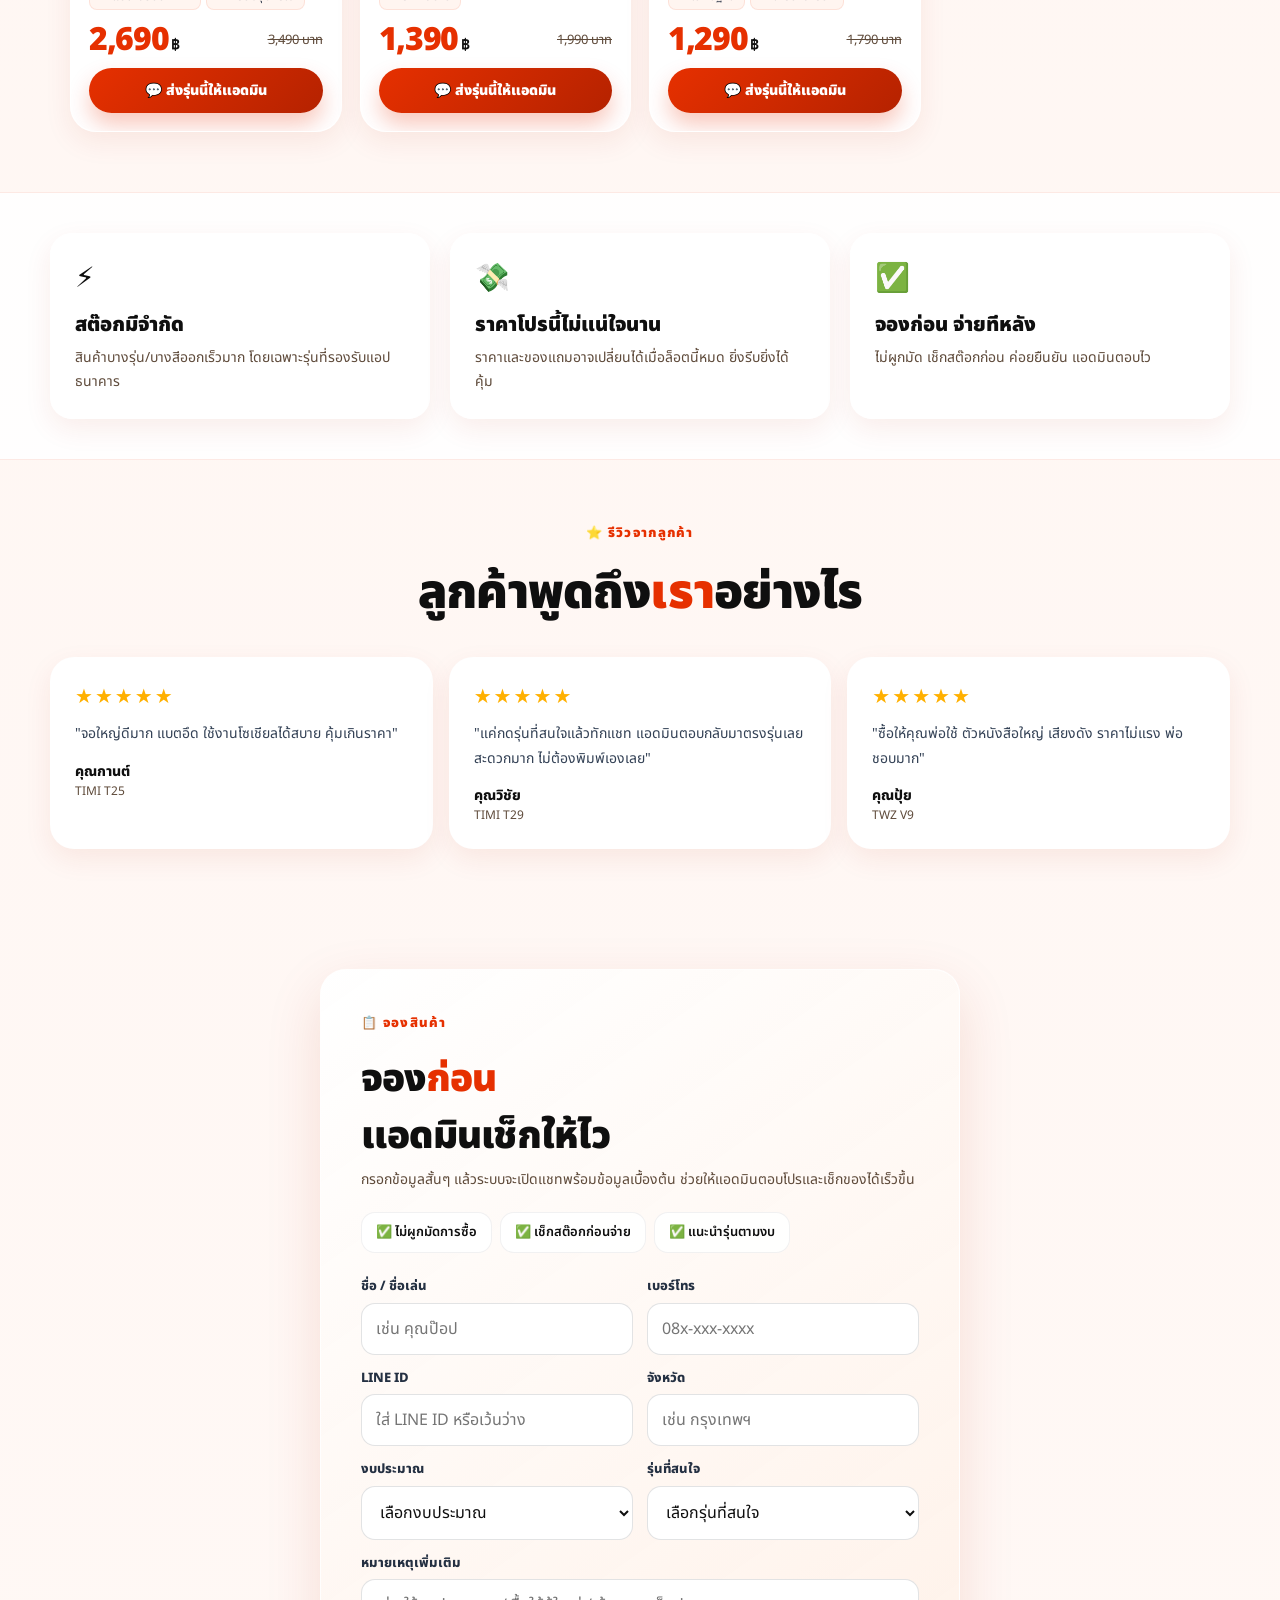
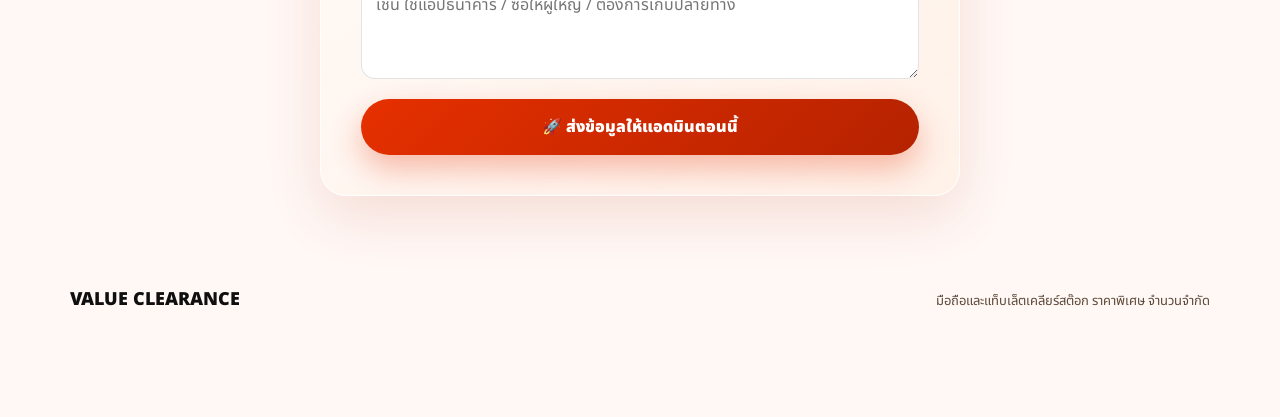
==== commit 59616c95: "Fix form layout style" ====
--- a/index.html
+++ b/index.html
@@ -417,6 +417,7 @@
       color: var(--ink); border-radius: 14px; padding: 10px 14px;
     }
     .form-grid { display: grid; grid-template-columns: 1fr 1fr; gap: 14px; }
+    .form-group { display: flex; flex-direction: column; gap: 6px; }
     .form-group.full { grid-column: 1 / -1; }
     label { font-size: 13px; font-weight: 800; color: #243042; }
     input, select, textarea {
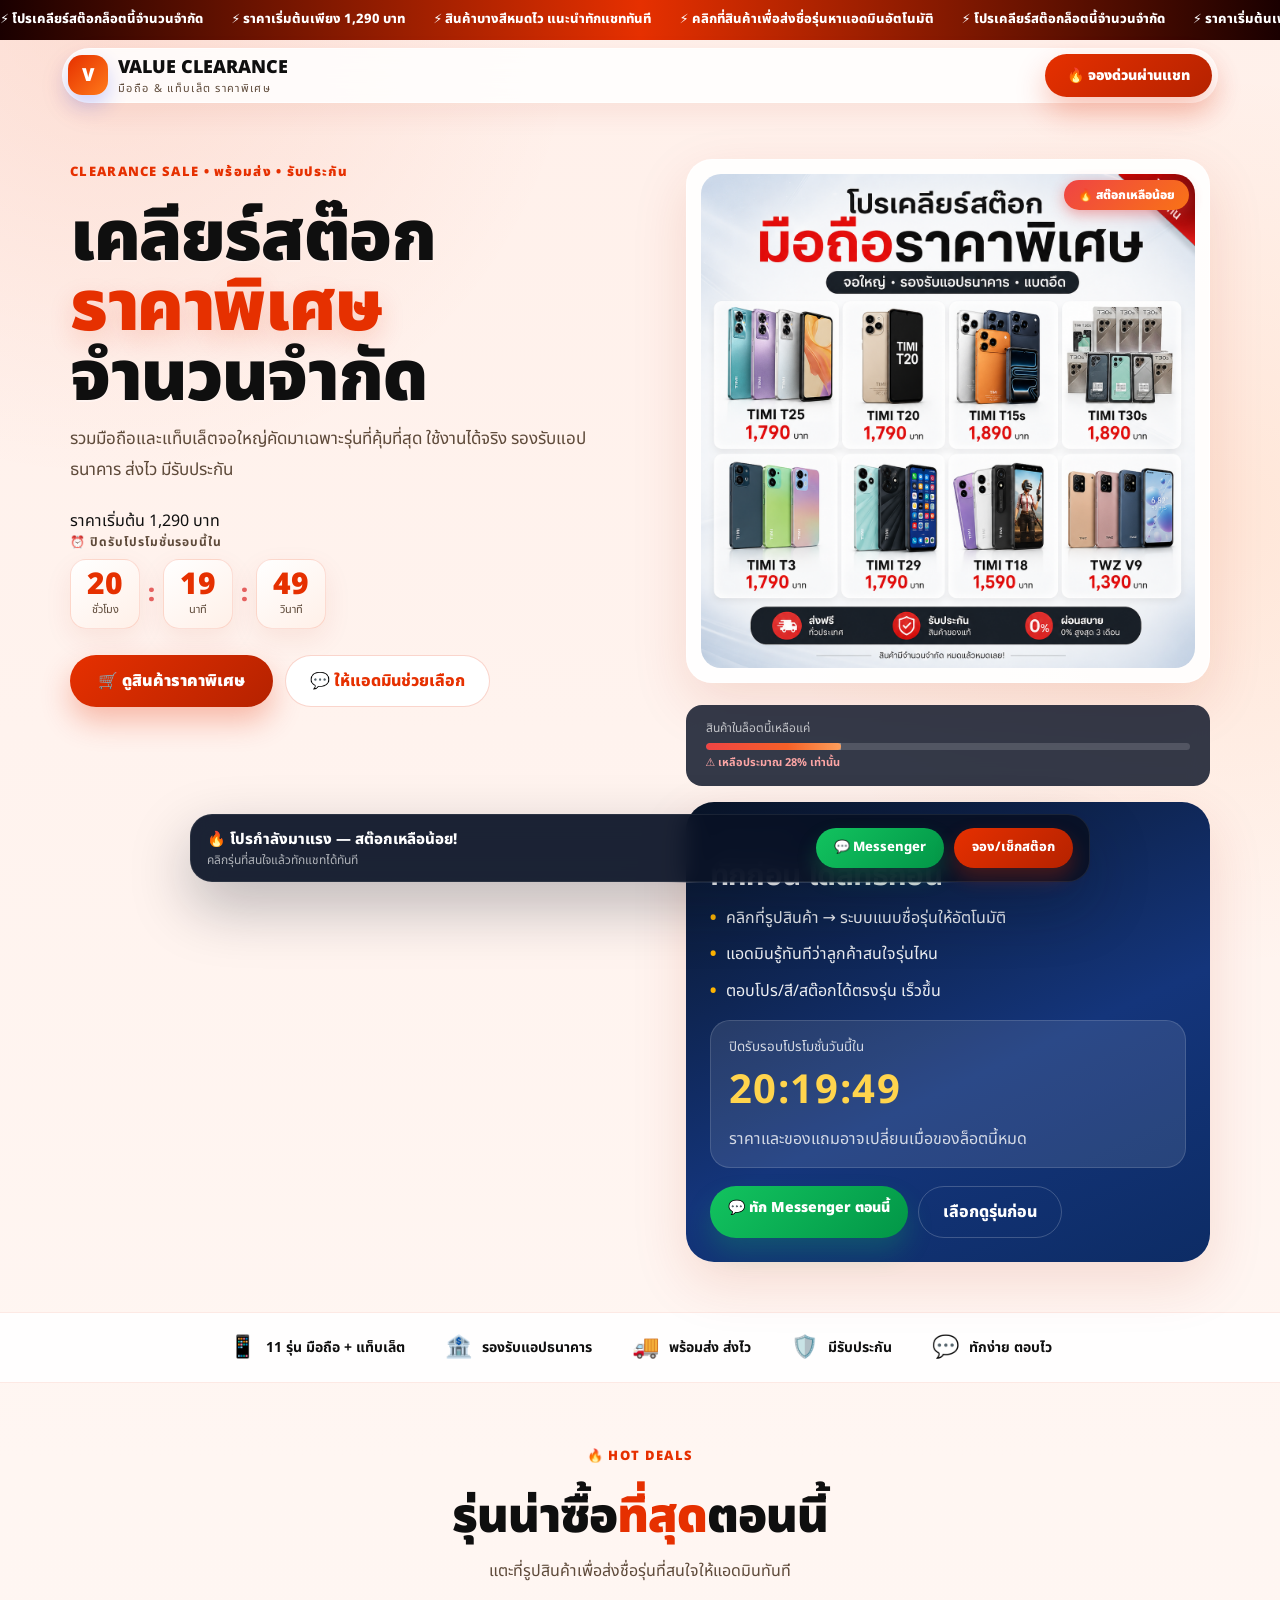
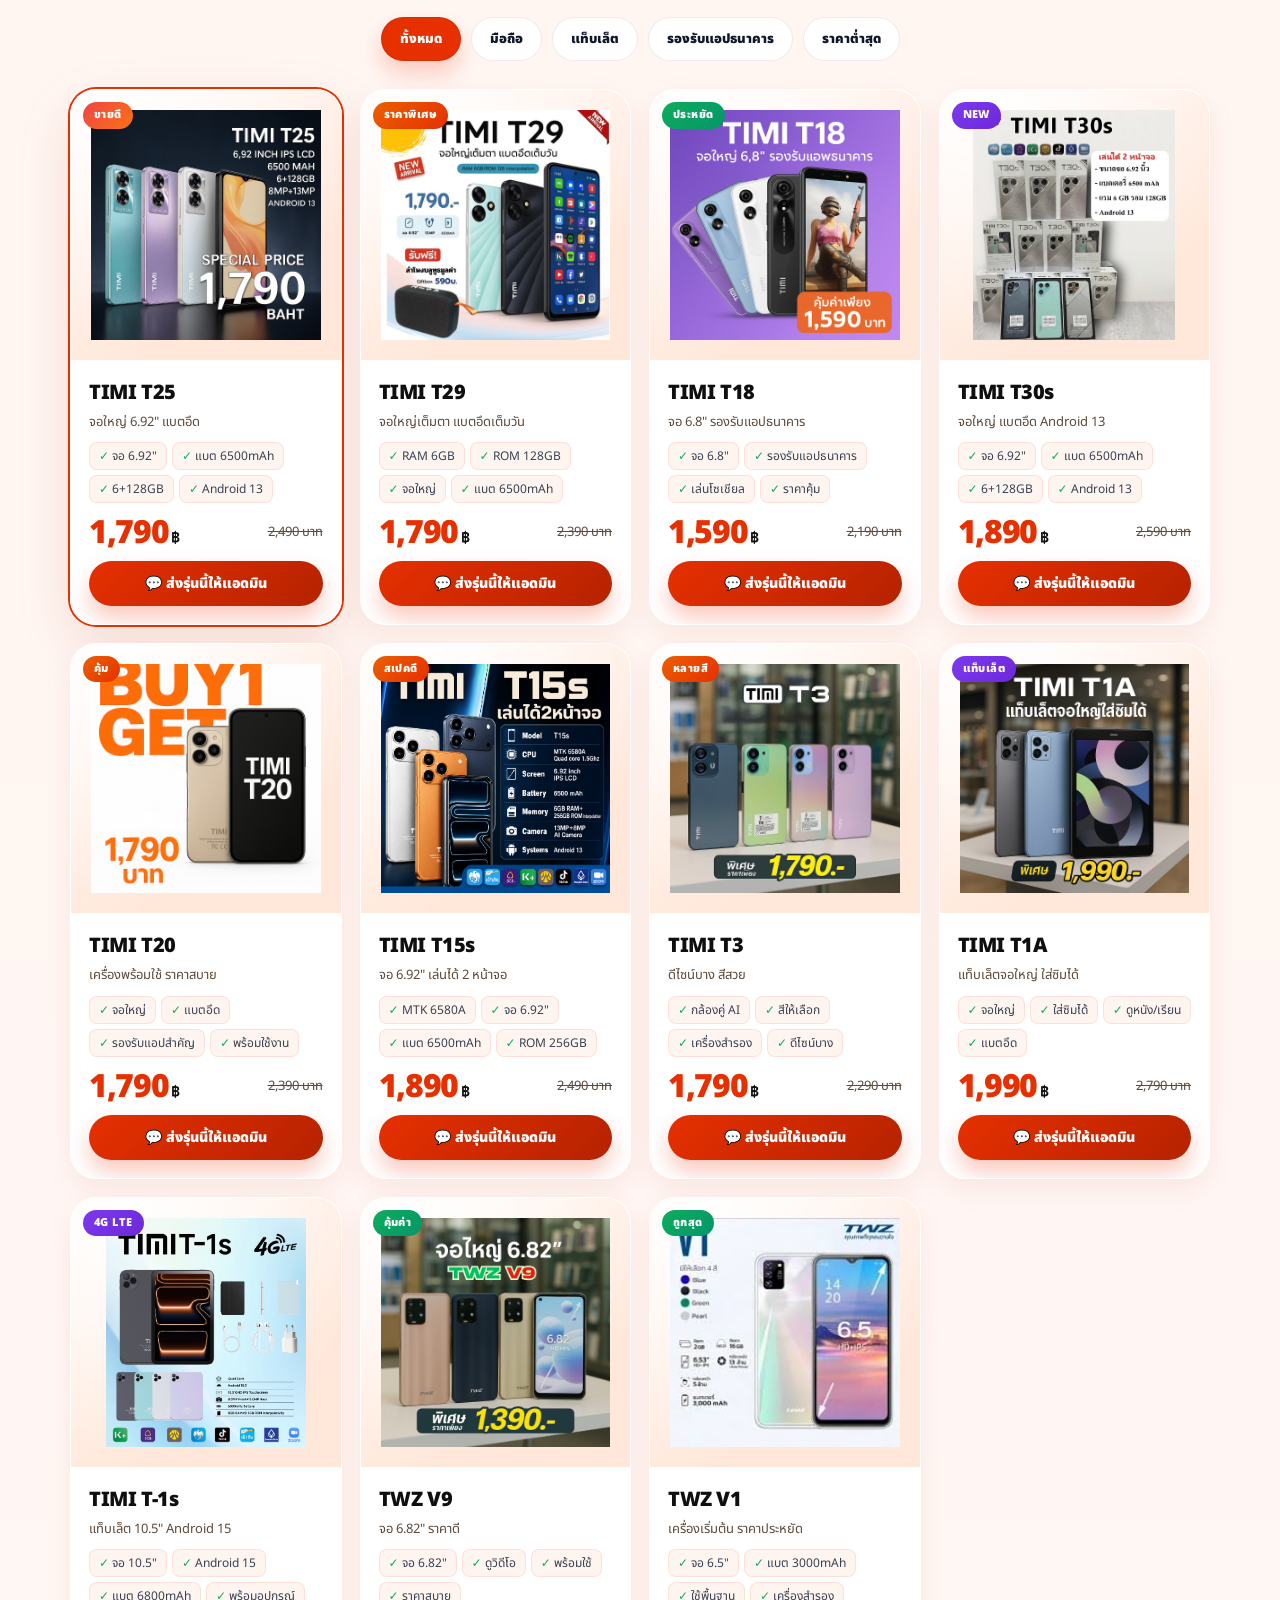
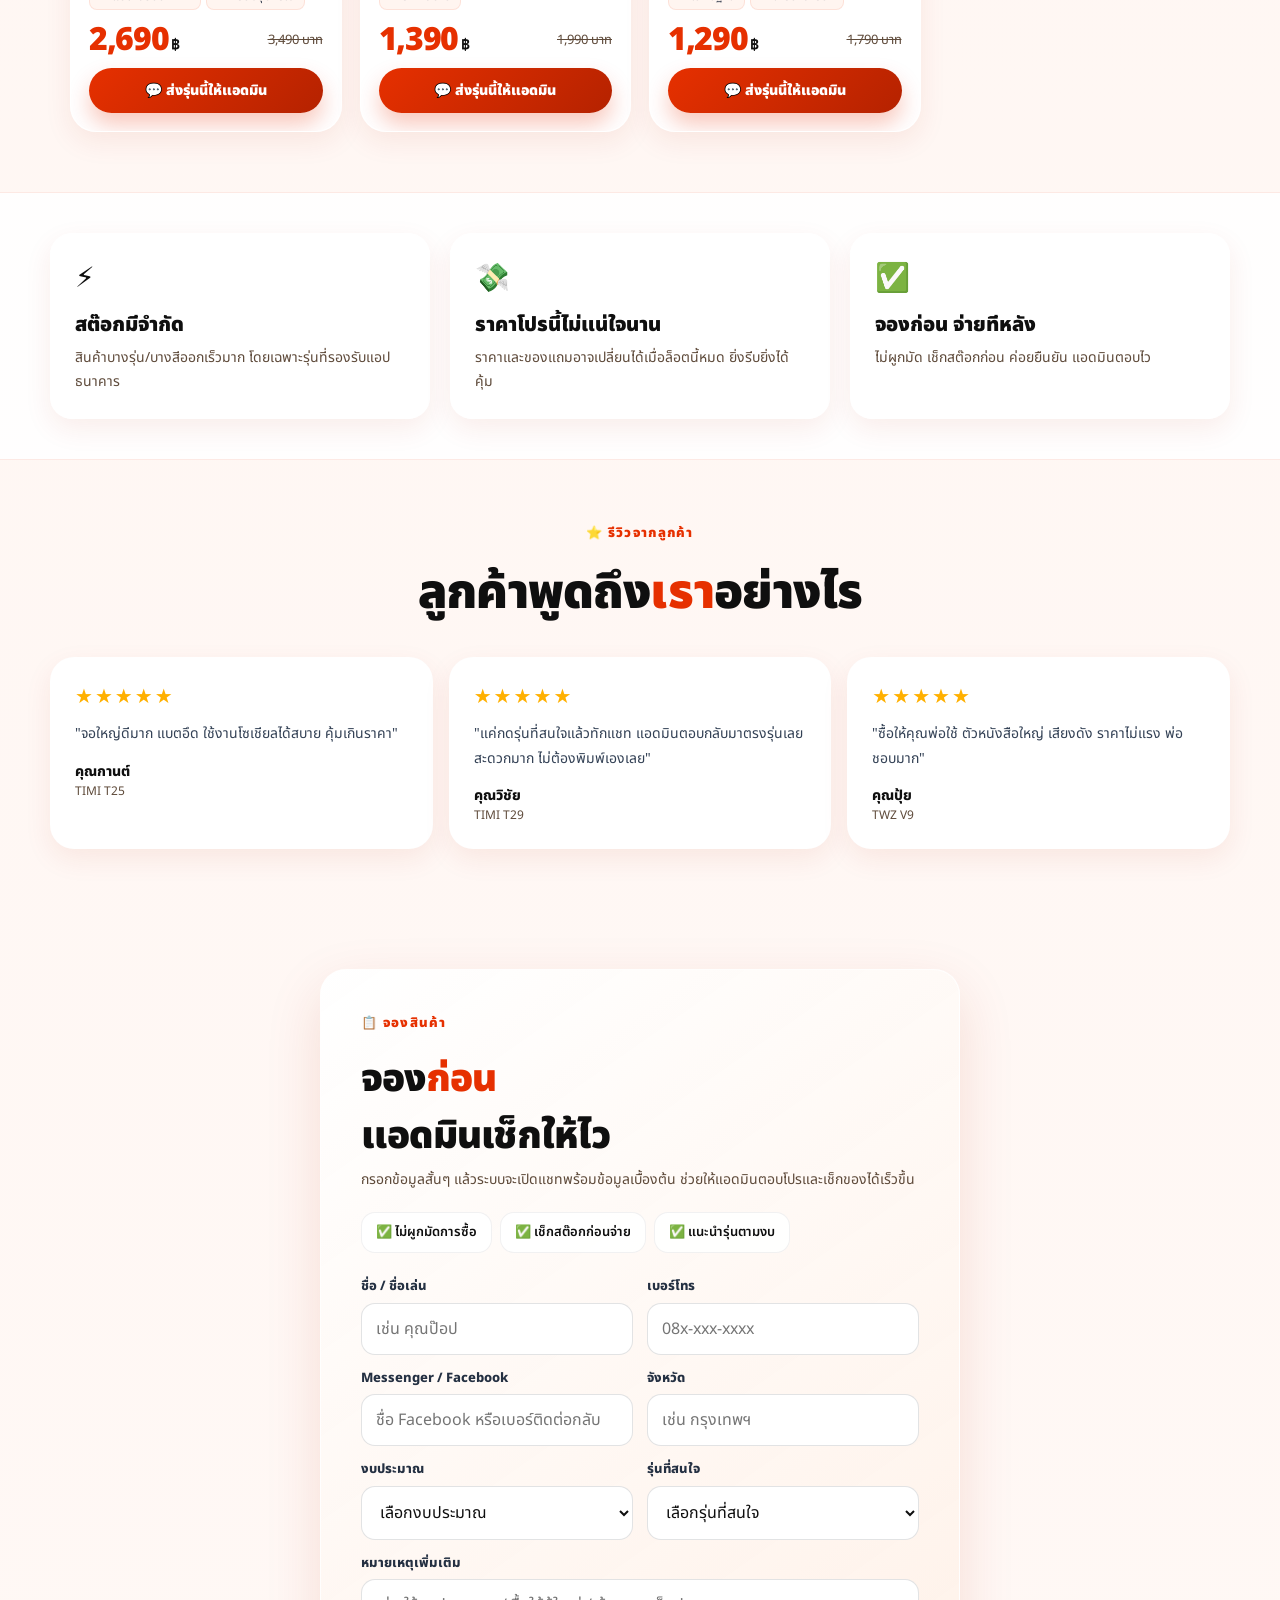
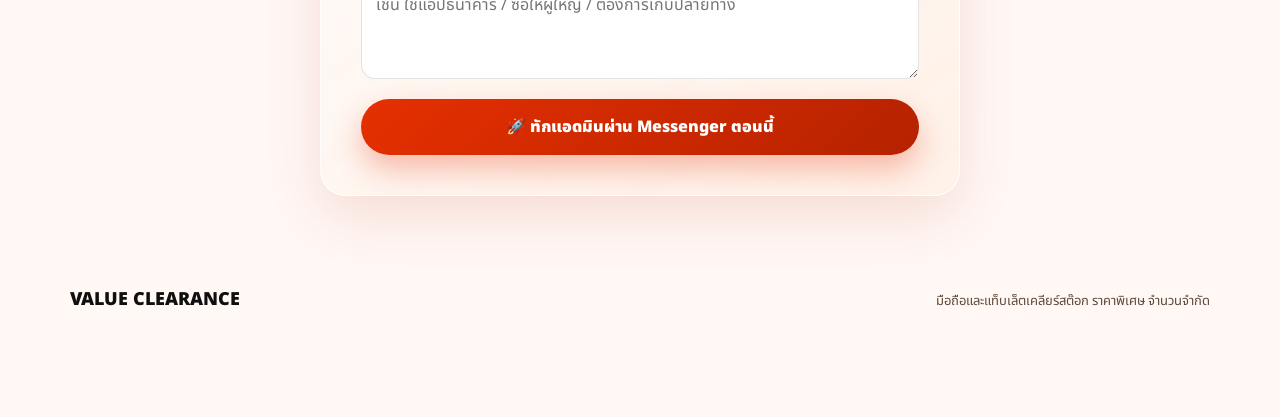
==== commit 45efae55: "Point sales page buttons to Messenger" ====
--- a/index.html
+++ b/index.html
@@ -593,7 +593,7 @@
           <span>ราคาและของแถมอาจเปลี่ยนเมื่อของล็อตนี้หมด</span>
         </div>
         <div class="side-card-actions">
-          <button class="btn-line">💬 ทัก LINE ตอนนี้</button>
+          <a class="btn-line" href="https://m.me/170306732996781">💬 ทัก Messenger ตอนนี้</a>
           <button class="btn-ghost-w" style="color:#fff;border-color:rgba(255,255,255,.2);background:transparent;" onclick="document.getElementById('deals').scrollIntoView({behavior:'smooth'})">เลือกดูรุ่นก่อน</button>
         </div>
       </div>
@@ -703,8 +703,8 @@
         <input type="tel" placeholder="08x-xxx-xxxx"/>
       </div>
       <div class="form-group">
-        <label>LINE ID</label>
-        <input type="text" placeholder="ใส่ LINE ID หรือเว้นว่าง"/>
+        <label>Messenger / Facebook</label>
+        <input type="text" placeholder="ชื่อ Facebook หรือเบอร์ติดต่อกลับ"/>
       </div>
       <div class="form-group">
         <label>จังหวัด</label>
@@ -742,8 +742,8 @@
         <textarea rows="3" placeholder="เช่น ใช้แอปธนาคาร / ซื้อให้ผู้ใหญ่ / ต้องการเก็บปลายทาง"></textarea>
       </div>
     </div>
-    <button class="btn-submit" onclick="alert('✅ ส่งข้อมูลแล้ว! แอดมินจะติดต่อกลับเร็วๆ นี้')">
-      🚀 ส่งข้อมูลให้แอดมินตอนนี้
+    <button class="btn-submit" onclick="location.href='https://m.me/170306732996781'">
+      🚀 ทักแอดมินผ่าน Messenger ตอนนี้
     </button>
   </div>
 </div>
@@ -760,12 +760,14 @@
     <small>คลิกรุ่นที่สนใจแล้วทักแชทได้ทันที</small>
   </div>
   <div class="sticky-actions">
-    <button class="btn-line-sticky" onclick="alert('เปิด LINE')">💬 ทัก LINE</button>
+    <a class="btn-line-sticky" href="https://m.me/170306732996781">💬 Messenger</a>
     <button class="btn-cta-sticky" onclick="document.getElementById('form').scrollIntoView({behavior:'smooth'})">จอง/เช็กสต๊อก</button>
   </div>
 </div>
 
 <script>
+const MESSENGER_URL = "https://m.me/170306732996781";
+
 const products = [
   { id:"timi-t25", name:"TIMI T25", price:1790, oldPrice:2490, badge:"ขายดี", badgeClass:"badge-hot", sub:"จอใหญ่ 6.92\" แบตอึด", specs:["จอ 6.92\"","แบต 6500mAh","6+128GB","Android 13"], tags:["phone","banking"], featured:true },
   { id:"timi-t29", name:"TIMI T29", price:1790, oldPrice:2390, badge:"ราคาพิเศษ", badgeClass:"badge-sale", sub:"จอใหญ่เต็มตา แบตอึดเต็มวัน", specs:["RAM 6GB","ROM 128GB","จอใหญ่","แบต 6500mAh"], tags:["phone","banking"] },
@@ -807,7 +809,7 @@
   const grid = document.getElementById("productGrid");
   const filtered = currentFilter === "all" ? products : products.filter(p => p.tags.includes(currentFilter));
   grid.innerHTML = filtered.map(p => `
-    <div class="product-card${p.featured?' featured':''}" onclick="openChat('${p.name}', ${p.price})">
+    <div class="product-card${p.featured?' featured':''}" onclick="location.href='${messengerLink(p)}'">
       <div class="card-badge ${p.badgeClass}">${p.badge}</div>
       <div class="card-img">
         <img src="${imageMap[p.id]||''}" alt="${p.name}"
@@ -827,9 +829,23 @@
   `).join("");
 }
 
-function openChat(name, price) {
-  alert(`✅ คัดลอกแล้ว!\n\nสนใจ: ${name} ราคา ${price.toLocaleString("th-TH")} บาท\n\nวางข้อความนี้ในแชท LINE / Messenger`);
+function messengerLink(product) {
+  const message = `สนใจ ${product.name} ราคา ${product.price.toLocaleString("th-TH")} บาท`;
+  return `${MESSENGER_URL}?ref=${encodeURIComponent(message)}`;
 }
+
+function openMessenger(message = "") {
+  const url = message ? `${MESSENGER_URL}?ref=${encodeURIComponent(message)}` : MESSENGER_URL;
+  location.href = url;
+}
+
+function openMessengerWithForm() {
+  const selected = document.getElementById("productSelect")?.value || "ให้แอดมินช่วยแนะนำรุ่น";
+  openMessenger(`จอง/เช็กสต๊อก: ${selected}`);
+}
+
+window.openMessenger = openMessenger;
+window.openMessengerWithForm = openMessengerWithForm;
 
 renderProducts();
 
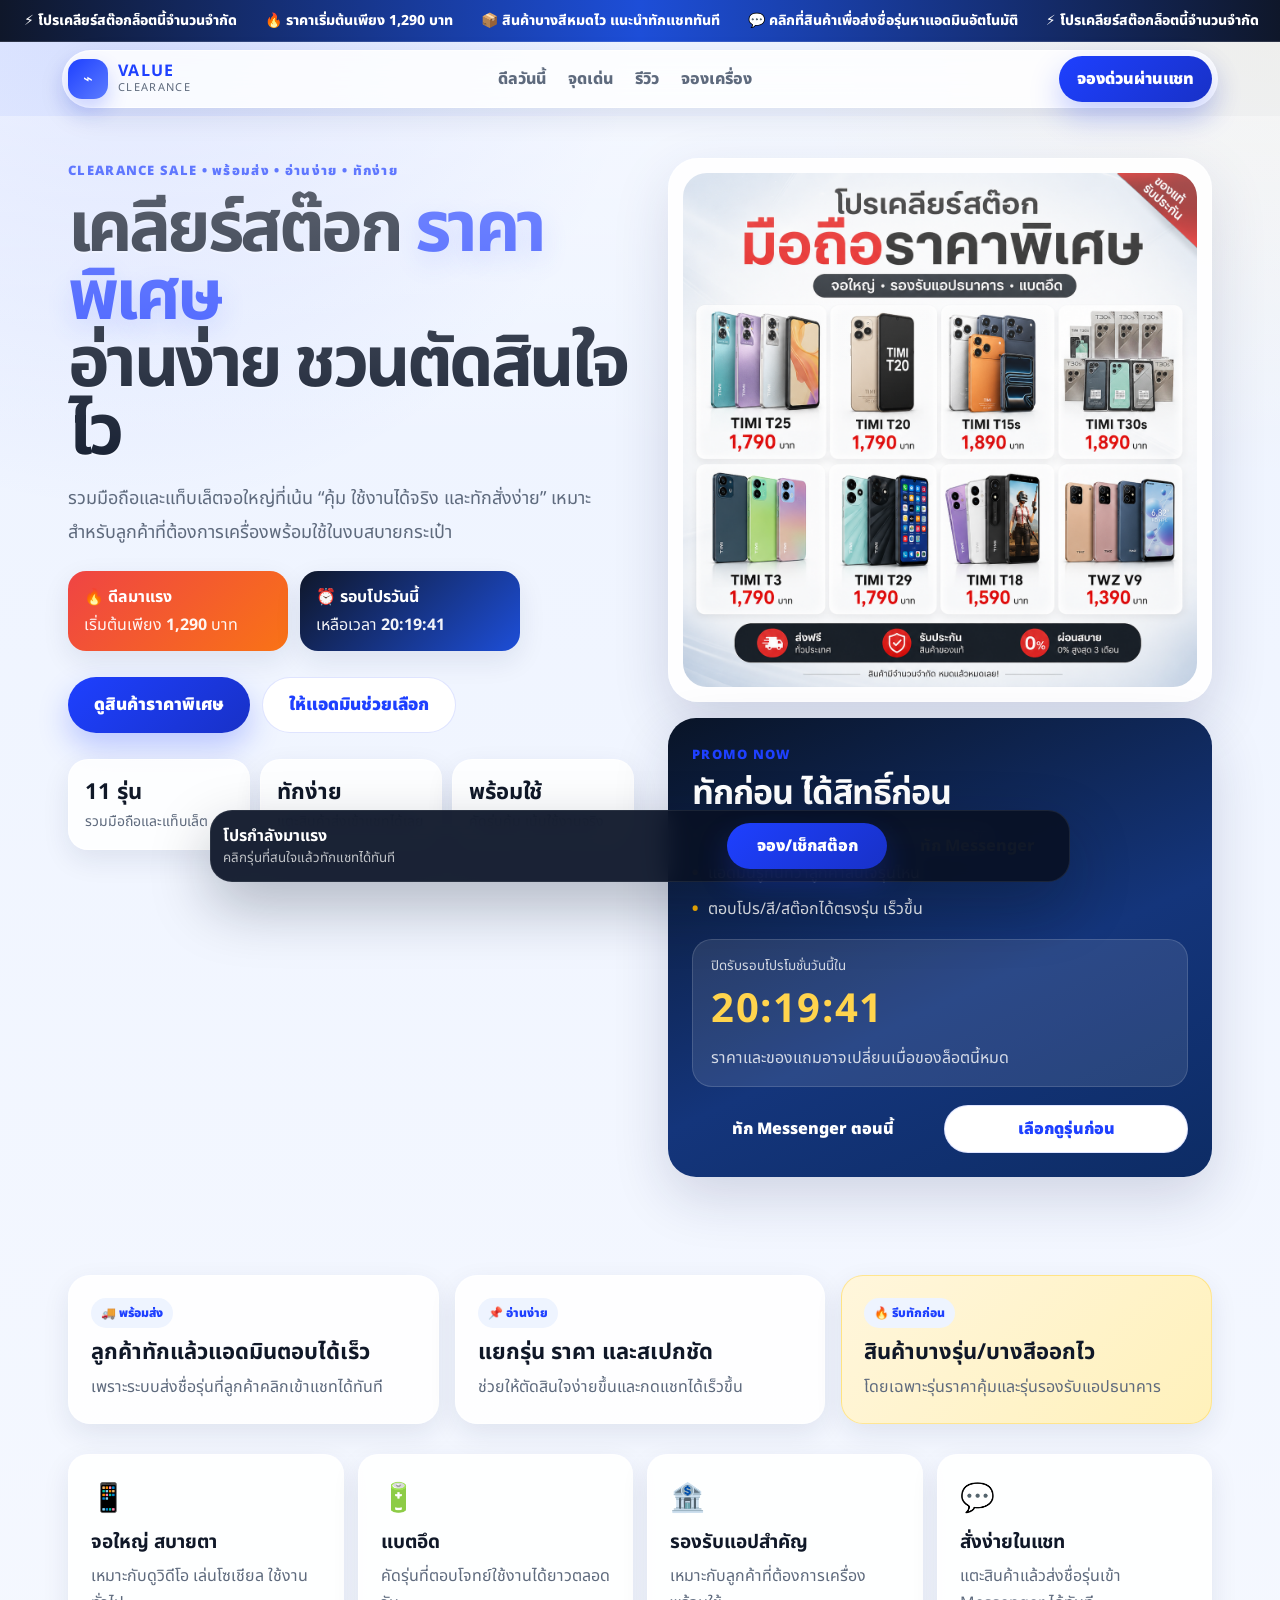
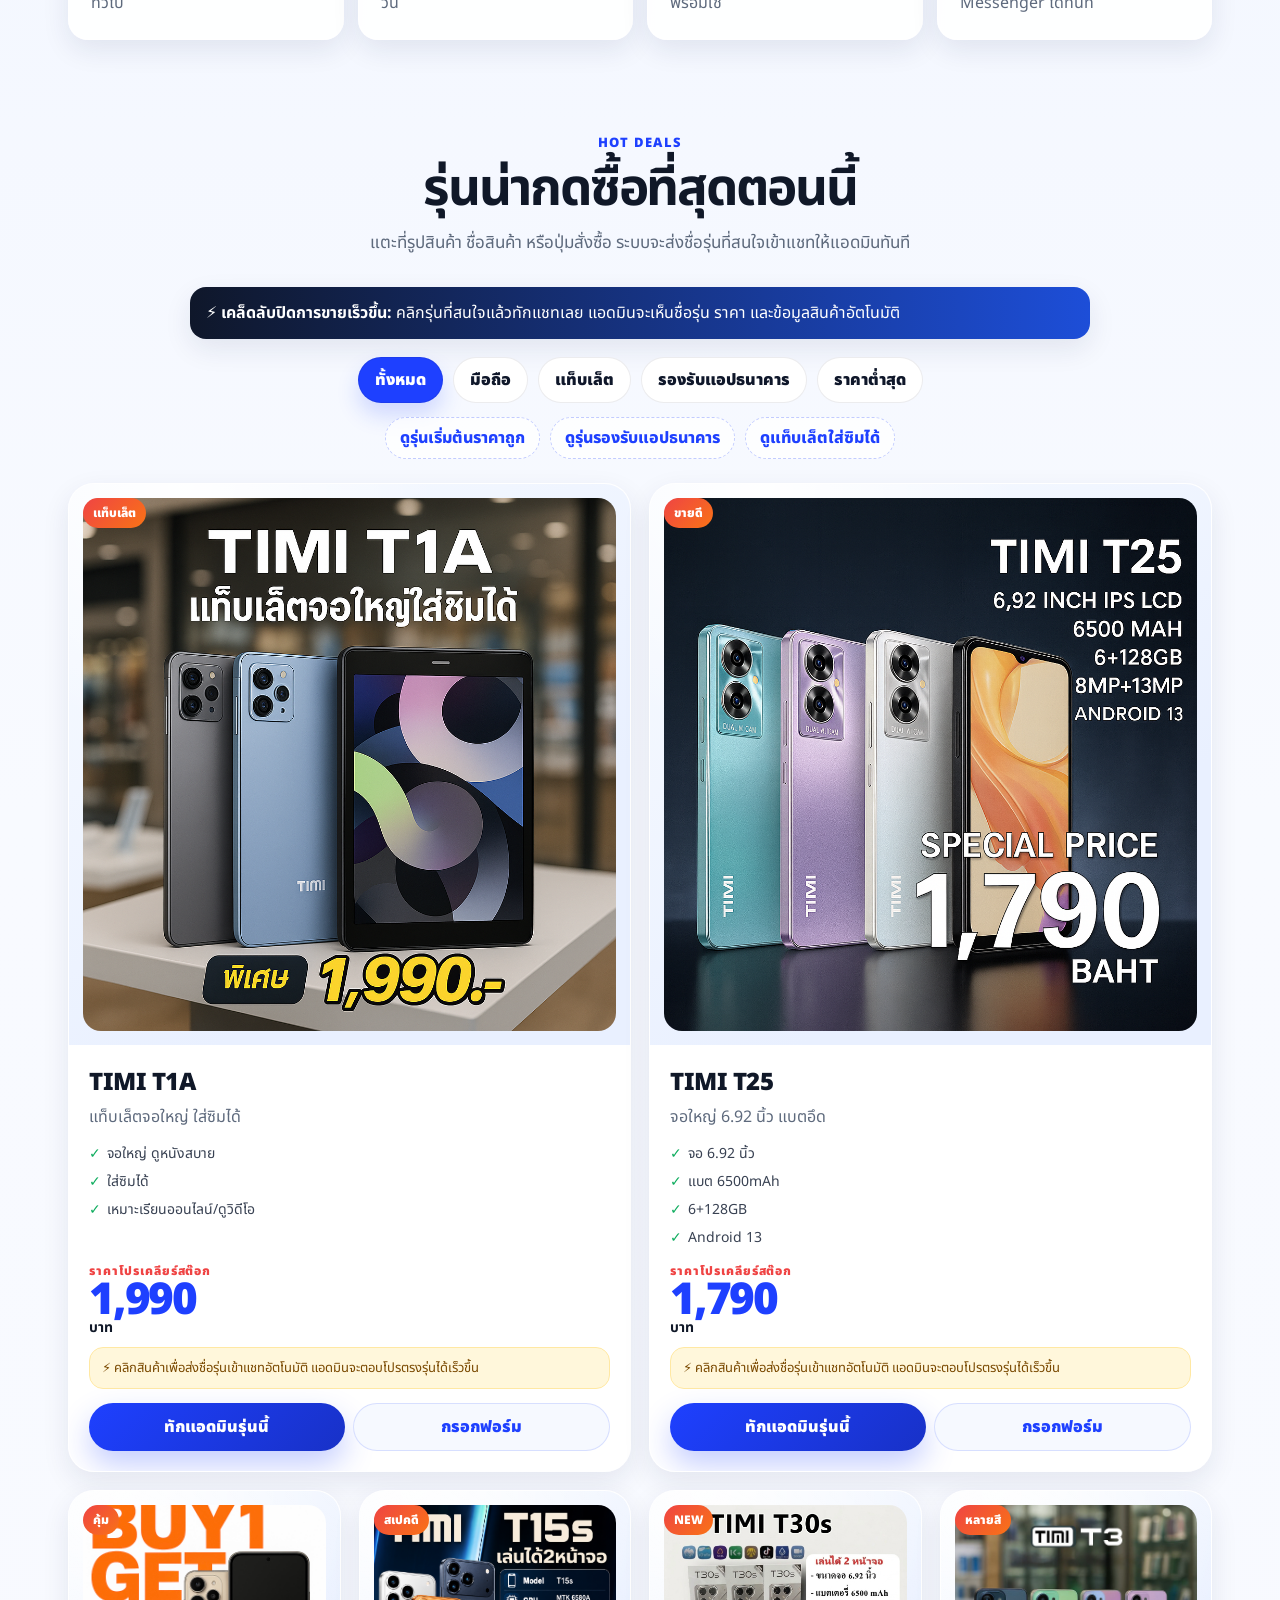
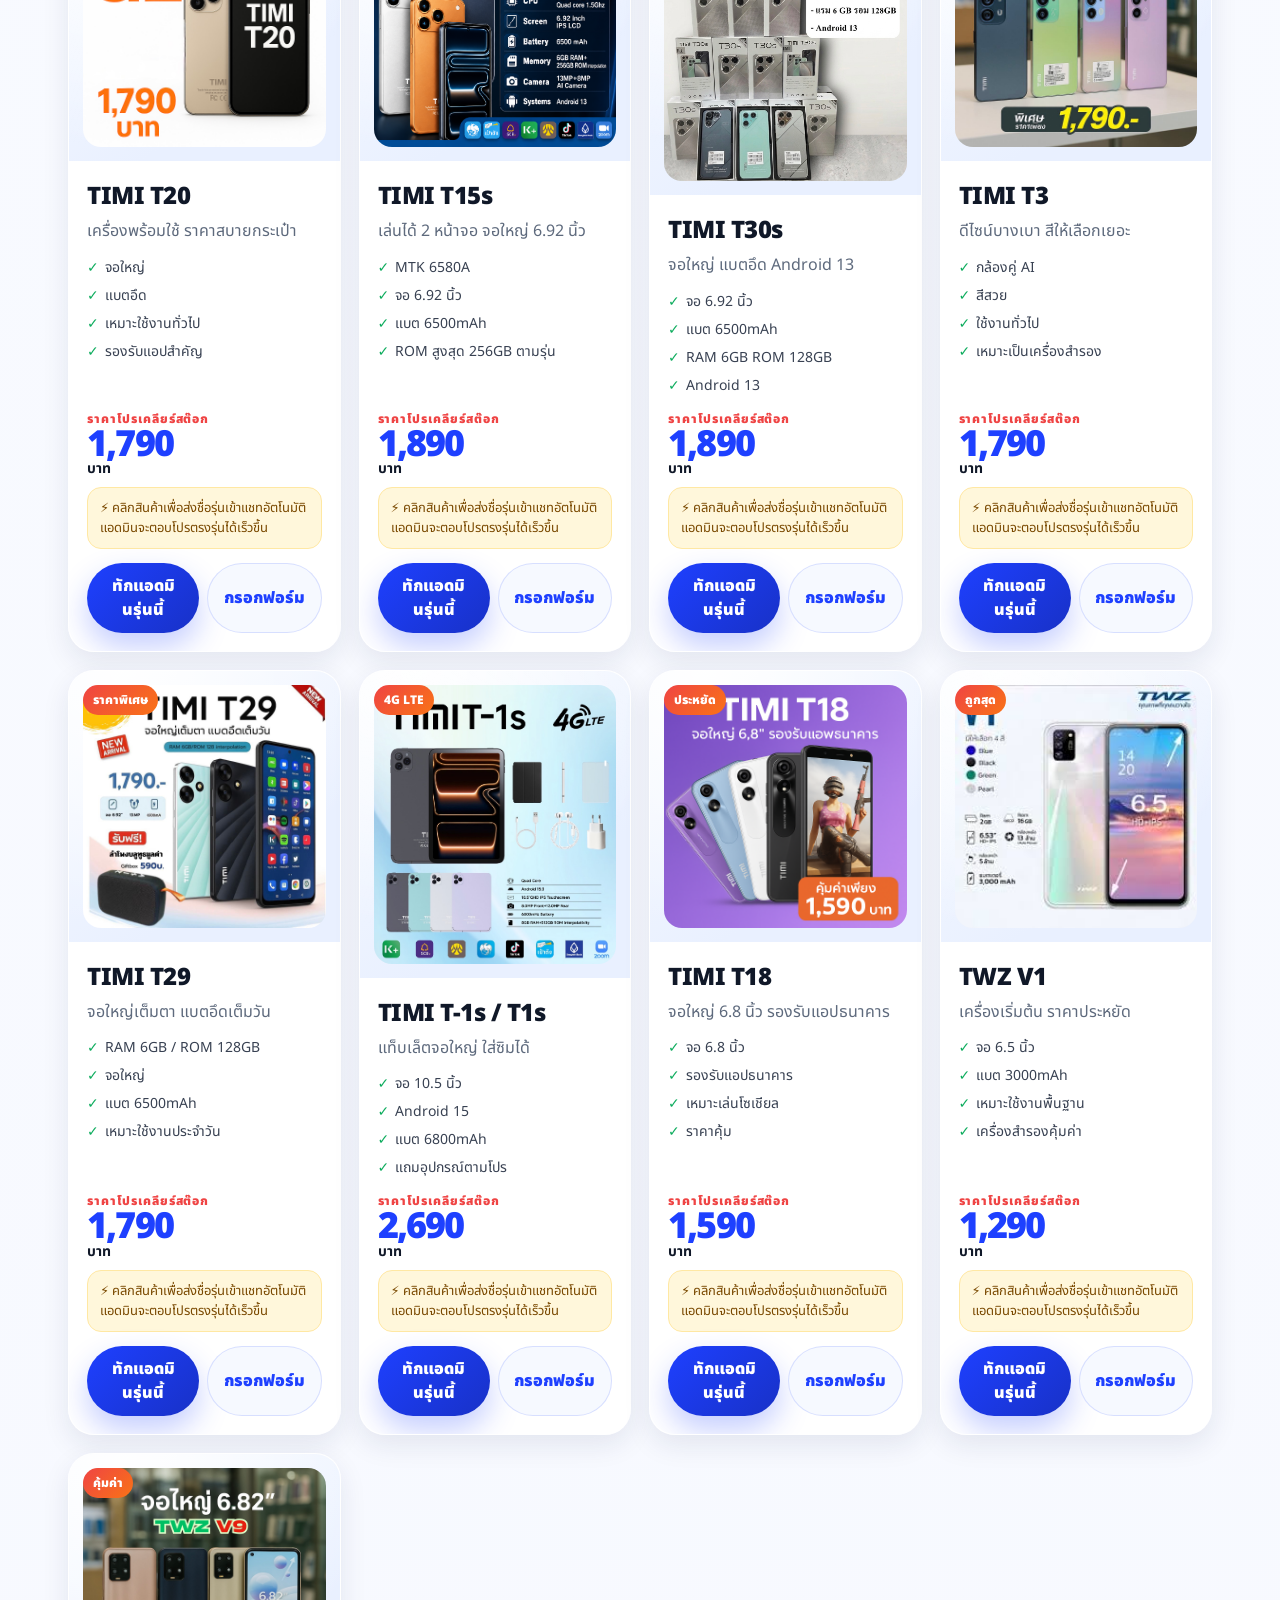
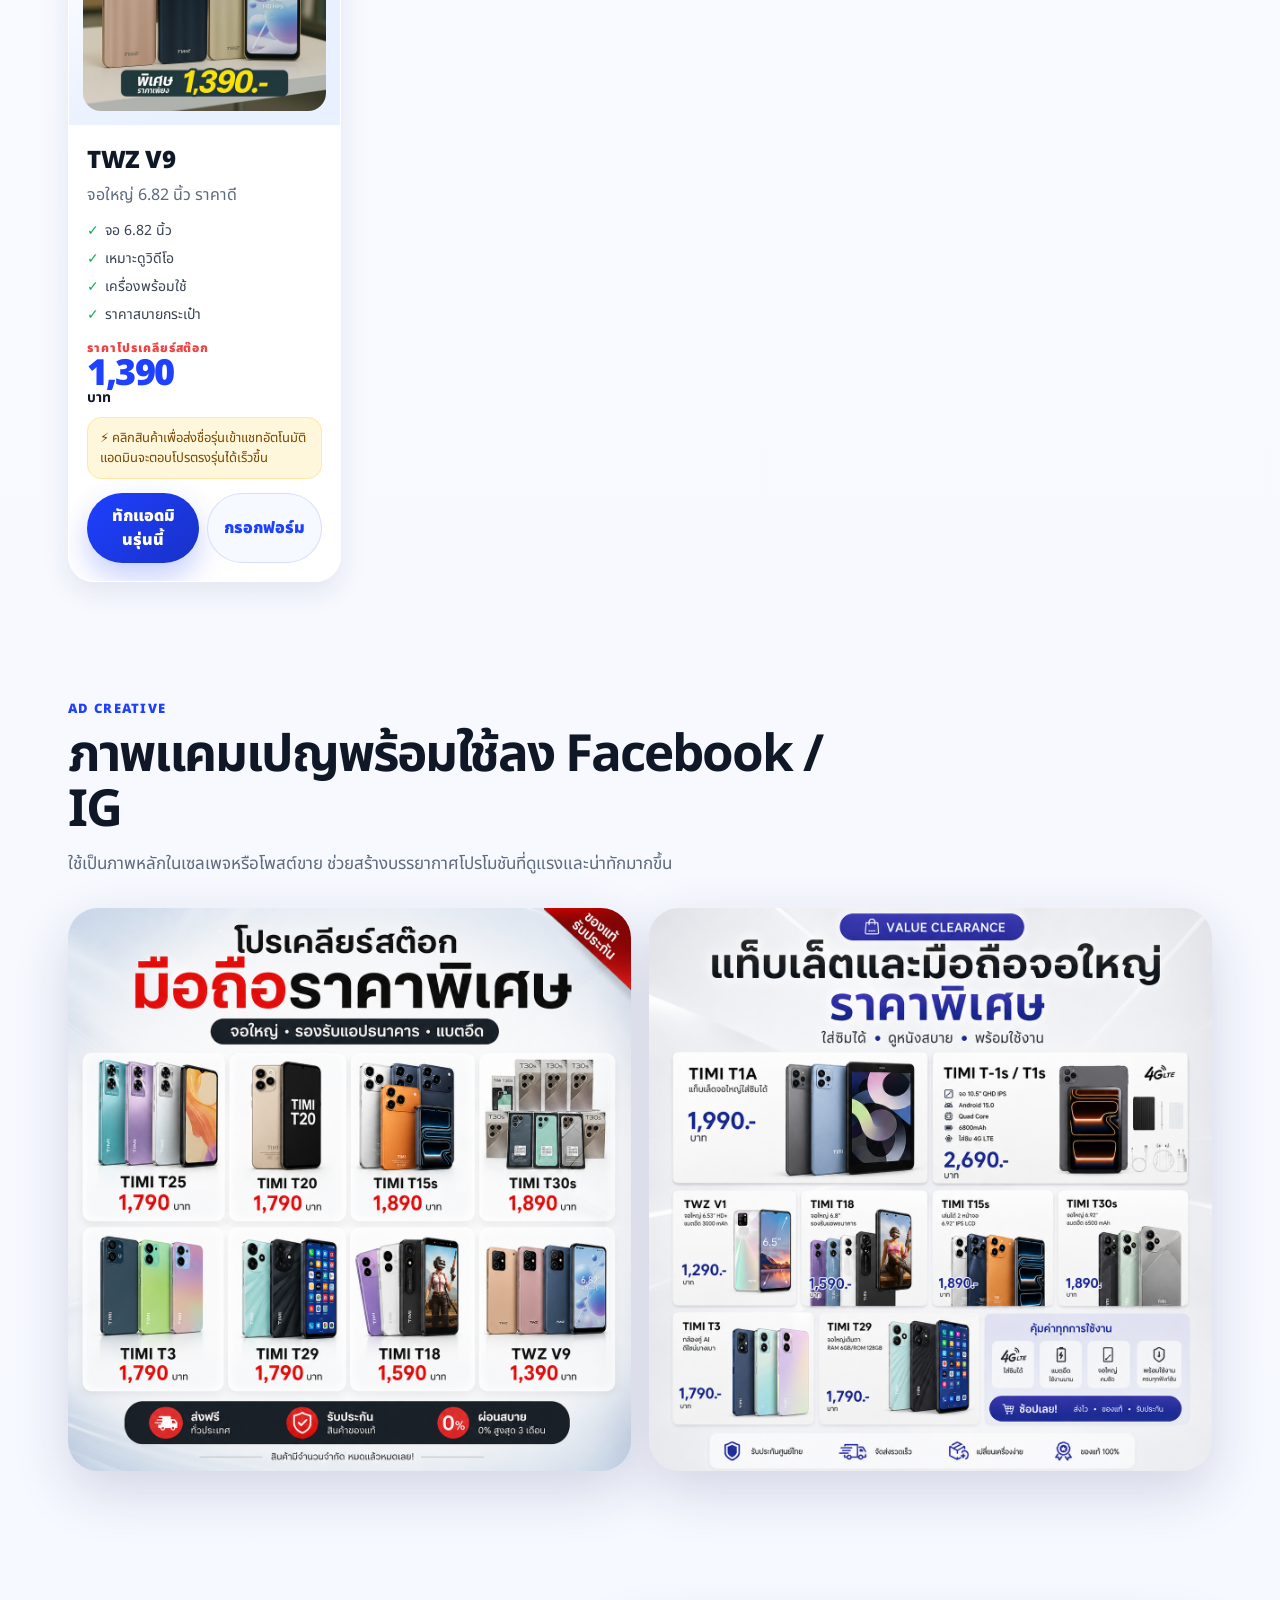
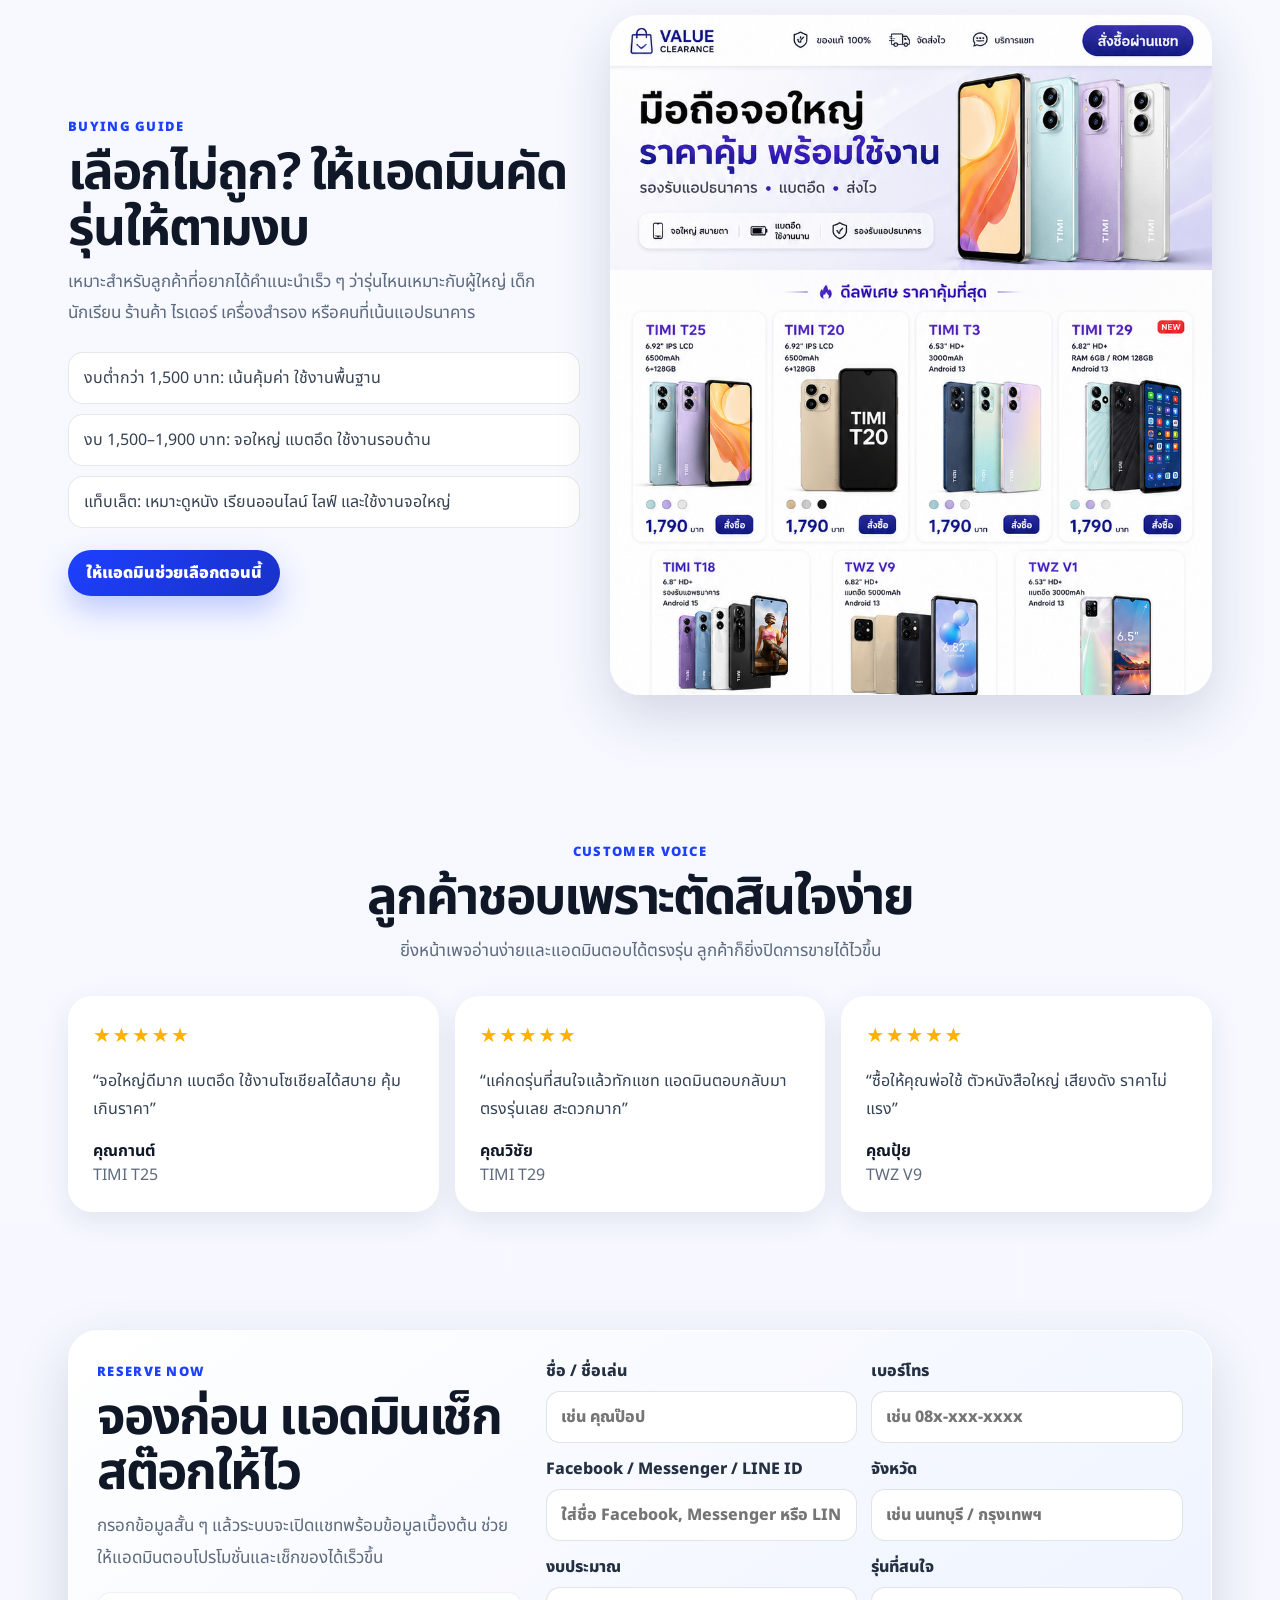
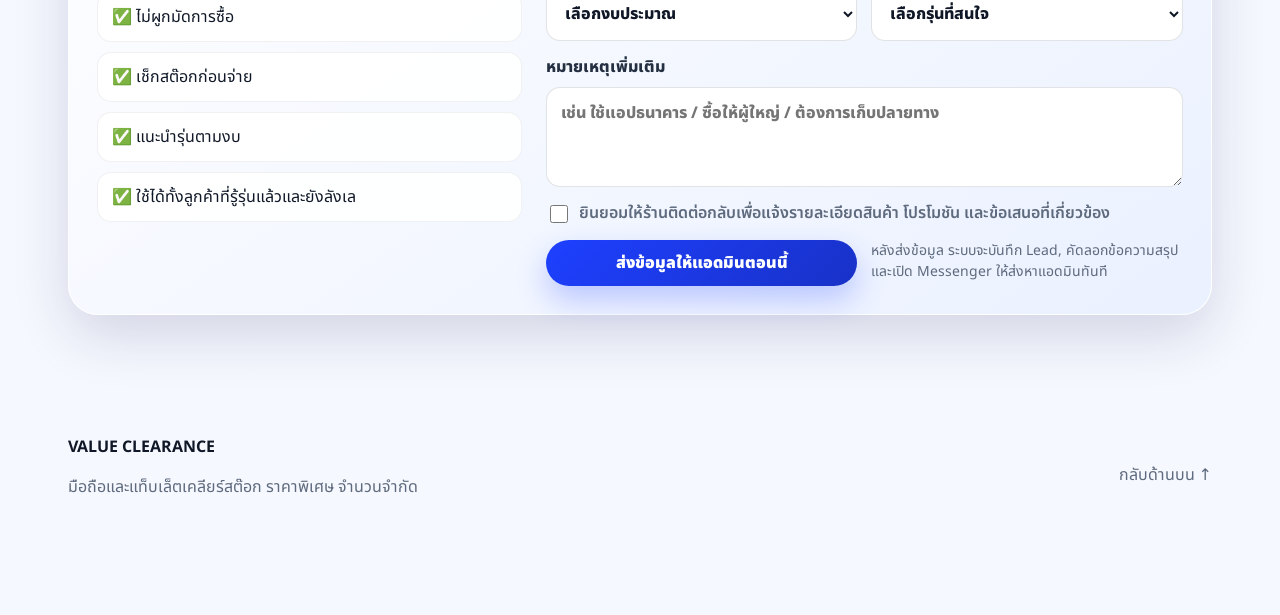
==== commit 7ec4ddf1: "Update sale page Messenger tracking HTML" ====
--- a/index.html
+++ b/index.html
@@ -1,883 +1,323 @@
 <!doctype html>
 <html lang="th">
 <head>
-  <meta charset="utf-8"/>
-  <meta name="viewport" content="width=device-width, initial-scale=1"/>
-  <title>VALUE CLEARANCE — มือถือเคลียร์สต๊อก ราคาพิเศษ</title>
-  <link rel="preconnect" href="https://fonts.googleapis.com"/>
-  <link rel="preconnect" href="https://fonts.gstatic.com" crossorigin/>
-  <link href="https://fonts.googleapis.com/css2?family=Noto+Sans+Thai:wght@400;700;800;900&family=Barlow+Condensed:wght@700;800;900&display=swap" rel="stylesheet"/>
-  <style>
-    *, *::before, *::after { box-sizing: border-box; margin: 0; padding: 0; }
-    :root {
-      --bg: #fff8f5;
-      --surface: #ffffff;
-      --surface2: #fff0ea;
-      --card: #ffffff;
-      --border: rgba(17,24,39,.09);
-      --primary: #e63000;
-      --primary2: #b52200;
-      --red: #dc2626;
-      --orange: #ea6000;
-      --warn: #ffb400;
-      --green: #0dac5d;
-      --ink: #0f0f0f;
-      --muted: #5e4a3a;
-      --line-green: #00b900;
-      --dark: #0f0f0f;
-      --shadow: 0 20px 55px rgba(180,40,0,.13);
-      --shadow-soft: 0 10px 28px rgba(180,40,0,.08);
-      --radius: 26px;
-      --radius-sm: 16px;
-    }
-    html { scroll-behavior: smooth; }
-    body {
-      font-family: "Noto Sans Thai", system-ui, sans-serif;
-      color: var(--ink);
-      line-height: 1.5;
-      overflow-x: hidden;
-      background:
-        radial-gradient(circle at 8% 0%, rgba(230,48,0,.10), transparent 30rem),
-        radial-gradient(circle at 95% 10%, rgba(255,122,26,.10), transparent 28rem),
-        linear-gradient(180deg, #fff0ea 0%, #fff6f2 28%, #fff8f5 100%);
-    }
-    img { display: block; max-width: 100%; }
-    a { color: inherit; text-decoration: none; }
-    button { cursor: pointer; font: inherit; border: none; }
-
-    /* TICKER */
-    .ticker {
-      background: linear-gradient(90deg, #1a0000, #e63000, #1a0000);
-      padding: 10px 0; overflow: hidden;
-    }
-    .ticker-track {
-      display: flex; gap: 28px; white-space: nowrap;
-      min-width: max-content;
-      animation: slide 22s linear infinite;
-      font-size: 13px; font-weight: 800; color: #fff;
-    }
-    @keyframes slide { from { transform: translateX(0); } to { transform: translateX(-50%); } }
-    .ticker-track span::before { content: "⚡ "; }
-
-    /* HEADER */
-    .header {
-      position: sticky; top: 0; z-index: 100;
-      max-width: 1180px; margin: 0 auto;
-      padding: 14px 18px;
-      display: flex; align-items: center; justify-content: space-between; gap: 18px;
-    }
-    .header::before {
-      content: "";
-      position: absolute; inset: 8px 12px; z-index: -1;
-      border-radius: 999px;
-      background: rgba(255,255,255,.84);
-      border: 1px solid rgba(255,255,255,.72);
-      backdrop-filter: blur(18px);
-      box-shadow: var(--shadow-soft);
-    }
-    .logo { display: flex; align-items: center; gap: 10px; font-weight: 900; font-size: 18px; }
-    .logo-icon {
-      width: 40px; height: 40px; border-radius: 14px;
-      background: linear-gradient(135deg, #e63000, #ff7a1a);
-      box-shadow: 0 10px 20px rgba(30,64,255,.22);
-      display: grid; place-items: center;
-      font-size: 18px; font-weight: 900; color: #fff;
-    }
-    .logo strong { display: block; line-height: 1; letter-spacing: .08em; color: #e63000; }
-    .logo small { display: block; font-size: 11px; font-weight: 400; color: var(--muted); letter-spacing: .12em; }
-    .header-cta {
-      background: linear-gradient(135deg, #e63000, #b52200);
-      color: #fff; font-weight: 900; font-size: 14px;
-      padding: 11px 22px; border-radius: 999px;
-      white-space: nowrap;
-      box-shadow: 0 14px 30px rgba(230,48,0,.28);
-      transition: transform .15s, filter .15s;
-    }
-    .header-cta:hover { transform: translateY(-2px); filter: brightness(1.05); }
-
-    /* HERO */
-    .hero {
-      padding: 48px 20px 50px;
-      max-width: 1180px; margin: 0 auto;
-      display: grid; grid-template-columns: 1.05fr .95fr;
-      gap: 36px; align-items: start;
-      position: relative;
-    }
-    .hero-eyebrow {
-      display: inline-flex; align-items: center; gap: 8px;
-      color: #e63000; font-size: 13px; font-weight: 900;
-      letter-spacing: .1em; text-transform: uppercase;
-      margin-bottom: 14px;
-    }
-    .hero h1 {
-      font-family: "Barlow Condensed", "Noto Sans Thai", sans-serif;
-      font-size: clamp(44px, 5.5vw, 72px);
-      font-weight: 900; line-height: 1.0; letter-spacing: -.02em;
-      color: #0f0f0f;
-      text-shadow: 0 2px 0 rgba(255,255,255,.35);
-      margin-bottom: 16px; text-transform: uppercase;
-    }
-    .hero h1 em {
-      font-style: normal; color: #e63000;
-      text-shadow: 0 10px 26px rgba(230,48,0,.18);
-    }
-    .hero-sub { font-size: 17px; color: var(--muted); max-width: 520px; margin-bottom: 22px; line-height: 1.85; }
-
-    /* Hero Alert Pills */
-    .hero-alerts { display: flex; flex-wrap: wrap; gap: 12px; margin-bottom: 22px; }
-    .hero-alert {
-      min-width: 220px; padding: 14px 16px; border-radius: 18px;
-      color: #fff; box-shadow: var(--shadow-soft);
-    }
-    .hero-alert strong, .hero-alert span { display: block; }
-    .hero-alert span { margin-top: 4px; opacity: .94; }
-    .hero-alert.hot { background: linear-gradient(135deg, #ef4444, #f97316); }
-    .hero-alert.warn { background: linear-gradient(135deg, #0f172a, #1d4ed8); }
-
-    /* Countdown */
-    .countdown-wrap { margin-bottom: 26px; }
-    .countdown-label { font-size: 12px; color: var(--muted); letter-spacing: .08em; text-transform: uppercase; margin-bottom: 8px; font-weight: 700; }
-    .countdown-boxes { display: flex; gap: 8px; align-items: center; }
-    .cd-box {
-      background: linear-gradient(145deg, #fff, #fff0e8);
-      border: 1px solid rgba(230,48,0,.15);
-      border-radius: var(--radius-sm); box-shadow: var(--shadow-soft);
-      padding: 10px 16px; text-align: center; min-width: 68px;
-    }
-    .cd-num { font-size: 30px; font-weight: 900; font-variant-numeric: tabular-nums; line-height: 1; color: var(--primary); }
-    .cd-unit { font-size: 11px; color: var(--muted); margin-top: 2px; }
-    .cd-sep { font-size: 24px; font-weight: 900; color: var(--red); opacity: .7; }
-
-    .hero-btns { display: flex; gap: 12px; flex-wrap: wrap; }
-    .btn-fire {
-      background: linear-gradient(135deg, #e63000, #b52200);
-      color: #fff; font-weight: 900; font-size: 16px;
-      padding: 14px 28px; border-radius: 999px;
-      box-shadow: 0 14px 30px rgba(230,48,0,.30);
-      transition: transform .15s, filter .15s;
-      display: inline-flex; align-items: center; gap: 8px;
-      animation: pulse-red-btn 1.8s ease-in-out infinite;
-    }
-    .btn-fire:hover { transform: translateY(-2px); filter: brightness(1.05); }
-    @keyframes pulse-red-btn {
-      0%,100% { box-shadow: 0 0 0 0 rgba(230,48,0,.2), 0 14px 30px rgba(230,48,0,.30); }
-      50% { box-shadow: 0 0 0 10px rgba(230,48,0,0), 0 18px 32px rgba(230,48,0,.40); }
-    }
-    .btn-ghost-w {
-      background: #fff; color: #e63000; font-weight: 800; font-size: 16px;
-      padding: 13px 24px; border-radius: 999px;
-      border: 1px solid rgba(230,48,0,.2);
-      transition: background .15s;
-    }
-    .btn-ghost-w:hover { background: #fff0ea; }
-
-    /* Hero visual */
-    .hero-visual { position: relative; display: grid; gap: 16px; }
-    .hero-img-wrap {
-      position: relative; border-radius: var(--radius); overflow: hidden;
-      background: rgba(255,255,255,.9);
-      border: 1px solid rgba(255,255,255,.88);
-      box-shadow: var(--shadow);
-      padding: 14px;
-    }
-    .hero-img-wrap img { border-radius: 20px; width: 100%; }
-    .hero-badge {
-      position: absolute; top: 20px; right: 20px;
-      background: linear-gradient(135deg, #ef4444, #f97316);
-      color: #fff; font-size: 12px; font-weight: 900;
-      padding: 6px 14px; border-radius: 999px;
-      box-shadow: 0 4px 14px rgba(239,68,68,.45);
-      animation: pulse-red 2s ease-in-out infinite;
-    }
-    @keyframes pulse-red {
-      0%,100% { box-shadow: 0 4px 14px rgba(239,68,68,.45); }
-      50% { box-shadow: 0 4px 24px rgba(239,68,68,.75); }
-    }
-    .hero-side-card {
-      padding: 24px; color: #fff; border-radius: 28px;
-      background: linear-gradient(155deg, #091427, #14357b 58%, #0d2c65);
-      box-shadow: var(--shadow);
-    }
-    .hero-side-card h2 { margin: 10px 0 12px; font-size: 30px; line-height: 1.1; letter-spacing: -.02em; }
-    .rush-list { margin: 0; padding: 0; list-style: none; display: grid; gap: 10px; }
-    .rush-list li {
-      padding-left: 16px; position: relative;
-      color: rgba(255,255,255,.92); line-height: 1.65;
-    }
-    .rush-list li::before { content: "•"; position: absolute; left: 0; color: var(--warn); font-weight: 900; }
-    .countdown-card {
-      margin-top: 16px; padding: 16px 18px; border-radius: 20px;
-      background: rgba(255,255,255,.1); border: 1px solid rgba(255,255,255,.14);
-    }
-    .countdown-card small, .countdown-card span { display: block; color: rgba(255,255,255,.8); }
-    .countdown-card strong {
-      display: block; margin: 4px 0 6px;
-      color: #ffd44d; font-size: clamp(28px,4vw,40px); letter-spacing: .04em;
-    }
-    .side-card-actions { display: flex; gap: 10px; margin-top: 18px; }
-    .btn-line {
-      background: linear-gradient(135deg, #12c35f, #029647);
-      color: #fff; font-weight: 900; font-size: 14px;
-      padding: 11px 18px; border-radius: 999px;
-      box-shadow: 0 14px 26px rgba(18,195,95,.22);
-    }
-
-    /* Stock bar */
-    .hero-stock-bar {
-      background: rgba(8,17,36,.82); backdrop-filter: blur(10px);
-      border-radius: 16px; margin-top: 6px;
-      padding: 14px 20px;
-    }
-    .stock-label { font-size: 12px; color: rgba(255,255,255,.7); margin-bottom: 6px; }
-    .stock-track { height: 7px; background: rgba(255,255,255,.15); border-radius: 999px; overflow: hidden; }
-    .stock-fill {
-      height: 100%; width: 28%;
-      background: linear-gradient(90deg, #ef4444, #f97316);
-      border-radius: 999px; position: relative;
-    }
-    .stock-fill::after {
-      content: ""; position: absolute; inset: 0;
-      background: linear-gradient(90deg, transparent 60%, rgba(255,255,255,.3) 100%);
-      animation: shimmer 1.5s ease-in-out infinite;
-    }
-    @keyframes shimmer { 0%,100%{opacity:0} 50%{opacity:1} }
-    .stock-note { font-size: 11px; color: #fca5a5; margin-top: 5px; font-weight: 700; }
-
-    /* TRUST BAR */
-    .trust-bar {
-      background: rgba(255,255,255,.9); border-top: 1px solid rgba(230,48,0,.10); border-bottom: 1px solid rgba(230,48,0,.10);
-      padding: 18px 20px;
-    }
-    .trust-inner {
-      max-width: 1180px; margin: 0 auto;
-      display: flex; justify-content: center; gap: 40px; flex-wrap: wrap;
-    }
-    .trust-item { display: flex; align-items: center; gap: 10px; font-size: 14px; font-weight: 700; color: var(--ink); }
-    .trust-icon { font-size: 22px; }
-
-    /* PRODUCTS */
-    .section { padding: 60px 20px; max-width: 1180px; margin: 0 auto; }
-    .section-head { text-align: center; margin-bottom: 32px; }
-    .eyebrow-tag {
-      display: inline-block;
-      color: var(--primary); font-size: 13px; font-weight: 900;
-      letter-spacing: .1em; text-transform: uppercase;
-      margin-bottom: 10px;
-    }
-    .section-head h2 {
-      font-family: "Barlow Condensed", "Noto Sans Thai", sans-serif;
-      font-size: clamp(30px, 4vw, 48px); font-weight: 900;
-      text-transform: uppercase; margin-bottom: 8px; letter-spacing: -.02em;
-      color: #0f0f0f;
-    }
-    .section-head h2 em { font-style: normal; color: #e63000; }
-    .section-head p { color: var(--muted); font-size: 16px; max-width: 520px; margin: 0 auto; line-height: 1.8; }
-
-    /* Deal notice */
-    .deal-notice {
-      max-width: 860px; margin: 0 auto 20px;
-      padding: 14px 16px; color: #fff;
-      background: linear-gradient(90deg, #1a0000, #e63000);
-      border-radius: 16px; box-shadow: var(--shadow-soft);
-    }
-
-    /* Filters */
-    .filters { display: flex; gap: 10px; flex-wrap: wrap; justify-content: center; margin-bottom: 28px; }
-    .filter-btn {
-      background: #fff; color: #0f172a;
-      border: 1px solid rgba(17,24,39,.08); border-radius: 999px;
-      padding: 10px 18px; font-size: 13px; font-weight: 900;
-      min-height: 44px; transition: all .15s;
-    }
-    .filter-btn:hover, .filter-btn.active {
-      background: #e63000; color: #fff;
-      box-shadow: 0 12px 22px rgba(230,48,0,.22);
-    }
-
-    /* Product grid */
-    .product-grid {
-      display: grid; grid-template-columns: repeat(auto-fill, minmax(240px, 1fr));
-      gap: 18px;
-    }
-    .product-card {
-      background: rgba(255,255,255,.95); border: 1px solid rgba(255,255,255,.88);
-      border-radius: 26px; overflow: hidden;
-      box-shadow: var(--shadow-soft);
-      transition: transform .22s, box-shadow .22s;
-      cursor: pointer; position: relative;
-    }
-    .product-card:hover {
-      transform: translateY(-5px);
-      box-shadow: 0 18px 40px rgba(22,34,83,.14);
-    }
-    .product-card.featured {
-      box-shadow: 0 0 0 2px #e63000, var(--shadow);
-    }
-    .card-badge {
-      position: absolute; top: 12px; left: 12px; z-index: 2;
-      font-size: 11px; font-weight: 900; letter-spacing: .04em;
-      padding: 5px 11px; border-radius: 999px; color: #fff;
-      text-transform: uppercase;
-    }
-    .badge-hot { background: linear-gradient(135deg, #ef4444, #f97316); }
-    .badge-new { background: linear-gradient(135deg, #7c3aed, #6d28d9); }
-    .badge-sale { background: linear-gradient(135deg, #ea6000, #e63000); }
-    .badge-cheap { background: linear-gradient(135deg, var(--green), #059669); }
-    .card-img {
-      aspect-ratio: 1 / 1;
-      display: flex; align-items: center; justify-content: center; overflow: hidden;
-      background: radial-gradient(circle at 20% 0%, rgba(255,255,255,.95), transparent 16rem),
-                  linear-gradient(145deg, #fff8f5, #ffe8da 70%);
-      position: relative;
-    }
-    .card-img img { width: 100%; height: 100%; object-fit: contain; padding: 20px; }
-    .card-img-placeholder {
-      width: 100%; height: 100%; display: flex;
-      align-items: center; justify-content: center;
-      font-size: 64px; opacity: .35;
-    }
-    .card-body { padding: 18px; }
-    .card-name { font-size: 20px; font-weight: 900; margin-bottom: 4px; letter-spacing: -.02em; color: var(--ink); }
-    .card-sub { font-size: 13px; color: var(--muted); margin-bottom: 10px; line-height: 1.55; }
-    .card-specs { display: flex; flex-wrap: wrap; gap: 5px; margin-bottom: 14px; }
-    .spec-chip {
-      font-size: 12px; background: #fff5f0;
-      border: 1px solid rgba(230,48,0,.10); border-radius: 8px;
-      padding: 4px 9px; color: #384152;
-    }
-    .spec-chip::before { content: "✓ "; color: var(--green); font-weight: 900; }
-    .card-price-row { display: flex; align-items: center; justify-content: space-between; margin-bottom: 12px; }
-    .card-price { font-size: 32px; font-weight: 900; color: #e63000; letter-spacing: -.04em; line-height: 1; }
-    .card-price .baht { font-size: 16px; font-weight: 700; color: var(--ink); }
-    .card-old-price { font-size: 13px; color: var(--muted); text-decoration: line-through; }
-    .btn-order {
-      width: 100%; padding: 12px;
-      background: linear-gradient(135deg, #e63000, #b52200);
-      color: #fff; font-weight: 900; font-size: 14px;
-      border-radius: 999px;
-      box-shadow: 0 12px 22px rgba(230,48,0,.26);
-      transition: transform .15s, filter .15s;
-      display: flex; align-items: center; justify-content: center; gap: 6px;
-    }
-    .btn-order:hover { transform: translateY(-2px); filter: brightness(1.05); }
-
-    /* URGENCY STRIP */
-    .urgency-strip {
-      background: rgba(255,255,255,.88);
-      border-top: 1px solid rgba(230,48,0,.10); border-bottom: 1px solid rgba(230,48,0,.10);
-      padding: 40px 20px;
-    }
-    .urgency-inner {
-      max-width: 1180px; margin: 0 auto;
-      display: grid; grid-template-columns: repeat(3,1fr); gap: 20px;
-    }
-    .urgency-item {
-      padding: 24px; border-radius: 22px;
-      background: rgba(255,255,255,.88);
-      border: 1px solid rgba(255,255,255,.82);
-      box-shadow: var(--shadow-soft);
-    }
-    .urgency-item.highlight { background: linear-gradient(135deg,#fff6dc,#fff1bb); border-color: rgba(255,196,0,.32); }
-    .urgency-icon { font-size: 28px; margin-bottom: 10px; }
-    .urgency-title { font-size: 20px; font-weight: 900; margin-bottom: 6px; color: var(--ink); }
-    .urgency-desc { font-size: 14px; color: var(--muted); line-height: 1.7; }
-
-    /* REVIEWS */
-    .reviews { padding: 60px 20px; }
-    .reviews-inner { max-width: 1180px; margin: 0 auto; }
-    .review-grid { display: grid; grid-template-columns: repeat(3,1fr); gap: 16px; margin-top: 32px; }
-    .review-card {
-      background: #fff; border: 1px solid rgba(255,255,255,.85);
-      border-radius: 24px; padding: 24px; box-shadow: var(--shadow-soft);
-    }
-    .stars { color: #ffb000; font-size: 20px; margin-bottom: 10px; letter-spacing: 2px; }
-    .review-text { font-size: 14px; color: #334155; line-height: 1.75; margin-bottom: 14px; }
-    .review-author { font-size: 14px; font-weight: 800; color: var(--ink); }
-    .review-product { font-size: 12px; color: var(--muted); }
-
-    /* LEAD FORM */
-    .form-section { padding: 60px 20px; max-width: 680px; margin: 0 auto; }
-    .form-card {
-      background: linear-gradient(145deg, rgba(255,255,255,.98), rgba(255,240,230,.92));
-      border: 1px solid rgba(255,255,255,.9);
-      border-radius: var(--radius); padding: 40px;
-      box-shadow: var(--shadow);
-    }
-    .form-title {
-      font-family: "Barlow Condensed", "Noto Sans Thai", sans-serif;
-      font-size: 38px; font-weight: 900; text-transform: uppercase;
-      margin-bottom: 6px; color: #0f0f0f; letter-spacing: -.02em;
-    }
-    .form-title em { font-style: normal; color: #e63000; }
-    .form-sub { color: var(--muted); font-size: 14px; margin-bottom: 20px; line-height: 1.7; }
-    .mini-checks { display: flex; flex-wrap: wrap; gap: 8px; margin-bottom: 24px; }
-    .check-pill {
-      font-size: 13px; font-weight: 600;
-      background: rgba(255,255,255,.9); border: 1px solid rgba(17,24,39,.06);
-      color: var(--ink); border-radius: 14px; padding: 10px 14px;
-    }
-    .form-grid { display: grid; grid-template-columns: 1fr 1fr; gap: 14px; }
-    .form-group { display: flex; flex-direction: column; gap: 6px; }
-    .form-group.full { grid-column: 1 / -1; }
-    label { font-size: 13px; font-weight: 800; color: #243042; }
-    input, select, textarea {
-      background: #fff; border: 1px solid rgba(17,24,39,.12);
-      color: var(--ink); border-radius: 14px;
-      padding: 13px 14px; font-size: 14px; font: inherit;
-      transition: border-color .15s, outline .15s;
-    }
-    input:focus, select:focus, textarea:focus {
-      outline: 3px solid rgba(230,48,0,.12);
-      border-color: rgba(230,48,0,.28);
-    }
-    .btn-submit {
-      width: 100%; margin-top: 20px;
-      background: linear-gradient(135deg, #e63000, #b52200);
-      color: #fff; font-weight: 900; font-size: 16px;
-      padding: 16px; border-radius: 999px;
-      box-shadow: 0 14px 30px rgba(230,48,0,.30);
-      transition: transform .15s, filter .15s;
-      animation: pulse-red-btn 1.8s ease-in-out infinite;
-    }
-    .btn-submit:hover { transform: scale(1.02); filter: brightness(1.05); }
-
-    /* STICKY BOTTOM */
-    .sticky-bar {
-      position: fixed;
-      left: 50%; bottom: 18px; z-index: 200;
-      transform: translateX(-50%);
-      width: min(calc(100% - 24px), 900px);
-      background: rgba(8,17,36,.92); backdrop-filter: blur(12px);
-      border: 1px solid rgba(255,255,255,.08);
-      border-radius: 22px; padding: 12px 16px;
-      box-shadow: 0 24px 60px rgba(8,17,36,.28);
-      display: flex; align-items: center; justify-content: space-between; gap: 12px;
-    }
-    .sticky-text strong { font-size: 15px; font-weight: 800; color: #fff; }
-    .sticky-text small { display: block; font-size: 12px; color: rgba(255,255,255,.65); }
-    .sticky-actions { display: flex; gap: 10px; }
-    .btn-line-sticky {
-      background: linear-gradient(135deg, #12c35f, #029647); color: #fff;
-      font-weight: 800; font-size: 13px; padding: 10px 18px;
-      border-radius: 999px; white-space: nowrap;
-      box-shadow: 0 10px 20px rgba(18,195,95,.22);
-    }
-    .btn-cta-sticky {
-      background: linear-gradient(135deg, #e63000, #b52200);
-      color: #fff; font-weight: 800; font-size: 13px;
-      padding: 10px 18px; border-radius: 999px; white-space: nowrap;
-      box-shadow: 0 10px 20px rgba(230,48,0,.28);
-    }
-
-    /* FOOTER */
-    .footer {
-      max-width: 1180px; margin: 0 auto;
-      padding: 30px 20px 100px;
-      display: flex; align-items: center; justify-content: space-between; gap: 18px;
-      color: var(--muted);
-    }
-    .footer-logo { font-weight: 900; font-size: 18px; color: var(--ink); display: block; margin-bottom: 4px; }
-    .footer p { font-size: 13px; }
-
-    /* Mobile */
-    @media (max-width: 900px) {
-      .hero { grid-template-columns: 1fr; }
-      .hero-visual .hero-img-wrap { display: none; }
-      .urgency-inner { grid-template-columns: 1fr; }
-      .review-grid { grid-template-columns: 1fr; }
-    }
-    @media (max-width: 700px) {
-      .trust-inner { gap: 20px; }
-      .trust-item { font-size: 13px; }
-      .form-grid { grid-template-columns: 1fr; }
-      .sticky-text small { display: none; }
-      .footer { flex-direction: column; align-items: flex-start; }
-    }
-  </style>
+  <meta charset="utf-8" />
+  <meta name="viewport" content="width=device-width, initial-scale=1" />
+  <title>มือถือเคลียร์สต๊อก ราคาพิเศษ | VALUE CLEARANCE</title>
+  <meta name="description" content="มือถือและแท็บเล็ตจอใหญ่ ราคาพิเศษ พร้อมใช้งาน รองรับแอปธนาคาร แบตอึด ส่งไว มีรับประกัน" />
+  <meta property="og:title" content="มือถือเคลียร์สต๊อก ราคาพิเศษ" />
+  <meta property="og:description" content="ดีลมือถือจอใหญ่ เริ่มต้น 1,290 บาท พร้อมใช้งาน ส่งไว รับประกัน" />
+  <meta property="og:image" content="assets/campaign/phone-clearance-hero.png" />
+  <meta property="og:type" content="website" />
+  <link rel="preconnect" href="https://fonts.googleapis.com" />
+  <link rel="preconnect" href="https://fonts.gstatic.com" crossorigin />
+  <link href="https://fonts.googleapis.com/css2?family=Noto+Sans+Thai:wght@400;500;600;700;800;900&display=swap" rel="stylesheet" />
+  <script src="config.js"></script>
+  <script>
+    // [Meta Pixel] เปลี่ยน Pixel ID ได้ที่ config.js > facebookPixelId ก่อนนำเว็บขึ้นใช้งานจริง
+    (function () {
+      const pixelId = (window.SALES_PAGE_CONFIG?.facebookPixelId || "").trim();
+      const isPixelReady = pixelId && !pixelId.includes("YOUR_");
+      window.__META_PIXEL_READY__ = false;
+
+      if (!isPixelReady) return;
+
+      !function(f,b,e,v,n,t,s){if(f.fbq)return;n=f.fbq=function(){n.callMethod?
+      n.callMethod.apply(n,arguments):n.queue.push(arguments)};if(!f._fbq)f._fbq=n;
+      n.push=n;n.loaded=!0;n.version='2.0';n.queue=[];t=b.createElement(e);t.async=!0;
+      t.src=v;s=b.getElementsByTagName(e)[0];s.parentNode.insertBefore(t,s)}(window,
+      document,'script','https://connect.facebook.net/en_US/fbevents.js');
+
+      fbq("init", pixelId);
+      fbq("track", "PageView");
+      window.__META_PIXEL_READY__ = true;
+    })();
+  </script>
+  <link rel="stylesheet" href="styles.css" />
 </head>
 <body>
-
-<!-- Ticker -->
-<div class="ticker">
-  <div class="ticker-track">
-    <span>โปรเคลียร์สต๊อกล็อตนี้จำนวนจำกัด</span>
-    <span>ราคาเริ่มต้นเพียง 1,290 บาท</span>
-    <span>สินค้าบางสีหมดไว แนะนำทักแชททันที</span>
-    <span>คลิกที่สินค้าเพื่อส่งชื่อรุ่นหาแอดมินอัตโนมัติ</span>
-    <span>โปรเคลียร์สต๊อกล็อตนี้จำนวนจำกัด</span>
-    <span>ราคาเริ่มต้นเพียง 1,290 บาท</span>
-    <span>สินค้าบางสีหมดไว แนะนำทักแชททันที</span>
-    <span>คลิกที่สินค้าเพื่อส่งชื่อรุ่นหาแอดมินอัตโนมัติ</span>
-  </div>
-</div>
-
-<!-- Header -->
-<header class="header">
-  <div class="logo">
-    <div class="logo-icon">V</div>
-    <div>
-      <span>VALUE CLEARANCE</span>
-      <small>มือถือ &amp; แท็บเล็ต ราคาพิเศษ</small>
+  <div class="announcement">
+    <div class="announcement-track">
+      <span>⚡ โปรเคลียร์สต๊อกล็อตนี้จำนวนจำกัด</span>
+      <span>🔥 ราคาเริ่มต้นเพียง 1,290 บาท</span>
+      <span>📦 สินค้าบางสีหมดไว แนะนำทักแชททันที</span>
+      <span>💬 คลิกที่สินค้าเพื่อส่งชื่อรุ่นหาแอดมินอัตโนมัติ</span>
+      <span>⚡ โปรเคลียร์สต๊อกล็อตนี้จำนวนจำกัด</span>
+      <span>🔥 ราคาเริ่มต้นเพียง 1,290 บาท</span>
     </div>
   </div>
-  <button class="header-cta" onclick="document.getElementById('form').scrollIntoView({behavior:'smooth'})">
-    🔥 จองด่วนผ่านแชท
-  </button>
-</header>
-
-<!-- Hero -->
-<section>
-  <div class="hero">
-    <div class="hero-copy">
-      <div class="hero-eyebrow">CLEARANCE SALE • พร้อมส่ง • รับประกัน</div>
-      <h1>เคลียร์สต๊อก<br/><em>ราคาพิเศษ</em><br/>จำนวนจำกัด</h1>
-      <p class="hero-sub">รวมมือถือและแท็บเล็ตจอใหญ่คัดมาเฉพาะรุ่นที่คุ้มที่สุด ใช้งานได้จริง รองรับแอปธนาคาร ส่งไว มีรับประกัน</p>
-
-      <div class="price-pill">
-        <span class="from">ราคาเริ่มต้น</span>
-        <span class="price" id="heroPrice">1,290</span>
-        <span class="unit">บาท</span>
-      </div>
-
-      <div class="countdown-wrap">
-        <div class="countdown-label">⏰ ปิดรับโปรโมชั่นรอบนี้ใน</div>
-        <div class="countdown-boxes">
-          <div class="cd-box">
-            <div class="cd-num" id="cdH">00</div>
-            <div class="cd-unit">ชั่วโมง</div>
-          </div>
-          <div class="cd-sep">:</div>
-          <div class="cd-box">
-            <div class="cd-num" id="cdM">00</div>
-            <div class="cd-unit">นาที</div>
-          </div>
-          <div class="cd-sep">:</div>
-          <div class="cd-box">
-            <div class="cd-num" id="cdS">00</div>
-            <div class="cd-unit">วินาที</div>
+
+  <header class="site-header" id="top">
+    <a class="brand" href="#top" aria-label="กลับด้านบน">
+      <span class="brand-icon">⌁</span>
+      <span>
+        <strong>VALUE</strong>
+        <small>CLEARANCE</small>
+      </span>
+    </a>
+    <nav class="desktop-nav" aria-label="เมนูหลัก">
+      <a href="#deals">ดีลวันนี้</a>
+      <a href="#why">จุดเด่น</a>
+      <a href="#reviews">รีวิว</a>
+      <a href="#lead-form">จองเครื่อง</a>
+    </nav>
+    <button class="btn btn-primary" data-scroll-to="lead-form">จองด่วนผ่านแชท</button>
+  </header>
+
+  <main>
+    <section class="hero-shell">
+      <section class="hero section-pad">
+        <div class="hero-copy">
+          <span class="eyebrow">CLEARANCE SALE • พร้อมส่ง • อ่านง่าย • ทักง่าย</span>
+          <h1>เคลียร์สต๊อก <span>ราคาพิเศษ</span><br />อ่านง่าย ชวนตัดสินใจไว</h1>
+          <p>รวมมือถือและแท็บเล็ตจอใหญ่ที่เน้น “คุ้ม ใช้งานได้จริง และทักสั่งง่าย” เหมาะสำหรับลูกค้าที่ต้องการเครื่องพร้อมใช้ในงบสบายกระเป๋า</p>
+
+          <div class="hero-alerts">
+            <div class="hero-alert hot">
+              <strong>🔥 ดีลมาแรง</strong>
+              <span>เริ่มต้นเพียง <b id="heroMinPrice">1,290</b> บาท</span>
+            </div>
+            <div class="hero-alert warn">
+              <strong>⏰ รอบโปรวันนี้</strong>
+              <span>เหลือเวลา <b id="heroCountdown">--:--:--</b></span>
+            </div>
+          </div>
+
+          <div class="hero-actions">
+            <button class="btn btn-primary btn-lg pulse" data-scroll-to="deals">ดูสินค้าราคาพิเศษ</button>
+            <button class="btn btn-ghost btn-lg" data-scroll-to="lead-form">ให้แอดมินช่วยเลือก</button>
+          </div>
+
+          <div class="trust-row" aria-label="จุดเด่นร้าน">
+            <div><strong id="catalogCount">11 รุ่น</strong><span>รวมมือถือและแท็บเล็ต</span></div>
+            <div><strong>ทักง่าย</strong><span>แตะสินค้าส่งเข้าแชทได้เลย</span></div>
+            <div><strong>พร้อมใช้</strong><span>คัดรุ่นคุ้ม เน้นใช้งานจริง</span></div>
           </div>
         </div>
-      </div>
-
-      <div class="hero-btns">
-        <button class="btn-fire" onclick="document.getElementById('deals').scrollIntoView({behavior:'smooth'})">
-          🛒 ดูสินค้าราคาพิเศษ
-        </button>
-        <button class="btn-ghost-w" onclick="document.getElementById('form').scrollIntoView({behavior:'smooth'})">
-          💬 ให้แอดมินช่วยเลือก
-        </button>
-      </div>
+
+        <div class="hero-visual-wrap">
+          <div class="hero-visual">
+            <img src="assets/campaign/phone-clearance-hero.png" alt="ภาพโปรเคลียร์สต๊อกมือถือราคาพิเศษ" />
+          </div>
+          <aside class="hero-side-card">
+            <span class="eyebrow">PROMO NOW</span>
+            <h2>ทักก่อน ได้สิทธิ์ก่อน</h2>
+            <ul class="rush-list">
+              <li>คลิกที่รูปสินค้า → ระบบแนบชื่อรุ่นให้อัตโนมัติ</li>
+              <li>แอดมินรู้ทันทีว่าลูกค้าสนใจรุ่นไหน</li>
+              <li>ตอบโปร/สี/สต๊อกได้ตรงรุ่น เร็วขึ้น</li>
+            </ul>
+            <div class="countdown-card">
+              <small>ปิดรับรอบโปรโมชั่นวันนี้ใน</small>
+              <strong id="countdownText">--:--:--</strong>
+              <span>ราคาและของแถมอาจเปลี่ยนเมื่อของล็อตนี้หมด</span>
+            </div>
+            <div class="side-card-actions">
+              <a class="btn btn-messenger" id="heroLineBtn" href="#" target="_blank" rel="noopener" data-chat-general data-contact-location="hero-side">ทัก Messenger ตอนนี้</a>
+              <button class="btn btn-ghost" data-scroll-to="deals">เลือกดูรุ่นก่อน</button>
+            </div>
+          </aside>
+        </div>
+      </section>
+    </section>
+
+    <section class="urgency-strip section-pad">
+      <div class="urgency-card">
+        <span>🚚 พร้อมส่ง</span>
+        <strong>ลูกค้าทักแล้วแอดมินตอบได้เร็ว</strong>
+        <p>เพราะระบบส่งชื่อรุ่นที่ลูกค้าคลิกเข้าแชทได้ทันที</p>
+      </div>
+      <div class="urgency-card">
+        <span>📌 อ่านง่าย</span>
+        <strong>แยกรุ่น ราคา และสเปกชัด</strong>
+        <p>ช่วยให้ตัดสินใจง่ายขึ้นและกดแชทได้เร็วขึ้น</p>
+      </div>
+      <div class="urgency-card highlight">
+        <span>🔥 รีบทักก่อน</span>
+        <strong>สินค้าบางรุ่น/บางสีออกไว</strong>
+        <p>โดยเฉพาะรุ่นราคาคุ้มและรุ่นรองรับแอปธนาคาร</p>
+      </div>
+    </section>
+
+    <section class="benefit-strip" id="why">
+      <article>
+        <span class="icon">📱</span>
+        <strong>จอใหญ่ สบายตา</strong>
+        <p>เหมาะกับดูวิดีโอ เล่นโซเชียล ใช้งานทั่วไป</p>
+      </article>
+      <article>
+        <span class="icon">🔋</span>
+        <strong>แบตอึด</strong>
+        <p>คัดรุ่นที่ตอบโจทย์ใช้งานได้ยาวตลอดวัน</p>
+      </article>
+      <article>
+        <span class="icon">🏦</span>
+        <strong>รองรับแอปสำคัญ</strong>
+        <p>เหมาะกับลูกค้าที่ต้องการเครื่องพร้อมใช้</p>
+      </article>
+      <article>
+        <span class="icon">💬</span>
+        <strong>สั่งง่ายในแชท</strong>
+        <p>แตะสินค้าแล้วส่งชื่อรุ่นเข้า Messenger ได้ทันที</p>
+      </article>
+    </section>
+
+    <section class="section-pad" id="deals">
+      <div class="section-head">
+        <span class="eyebrow">HOT DEALS</span>
+        <h2>รุ่นน่ากดซื้อที่สุดตอนนี้</h2>
+        <p>แตะที่รูปสินค้า ชื่อสินค้า หรือปุ่มสั่งซื้อ ระบบจะส่งชื่อรุ่นที่สนใจเข้าแชทให้แอดมินทันที</p>
+      </div>
+
+      <div class="deal-notice">
+        <div>
+          <strong>⚡ เคล็ดลับปิดการขายเร็วขึ้น:</strong>
+          คลิกรุ่นที่สนใจแล้วทักแชทเลย แอดมินจะเห็นชื่อรุ่น ราคา และข้อมูลสินค้าอัตโนมัติ
+        </div>
+      </div>
+
+      <div class="toolbar" aria-label="ตัวกรองสินค้า">
+        <button class="filter-btn is-active" data-filter="all">ทั้งหมด</button>
+        <button class="filter-btn" data-filter="phone">มือถือ</button>
+        <button class="filter-btn" data-filter="tablet">แท็บเล็ต</button>
+        <button class="filter-btn" data-filter="banking">รองรับแอปธนาคาร</button>
+        <button class="filter-btn" data-filter="lowest">ราคาต่ำสุด</button>
+      </div>
+
+      <div class="quick-picks">
+        <button class="mini-chip" data-filter-shortcut="lowest">ดูรุ่นเริ่มต้นราคาถูก</button>
+        <button class="mini-chip" data-filter-shortcut="banking">ดูรุ่นรองรับแอปธนาคาร</button>
+        <button class="mini-chip" data-filter-shortcut="tablet">ดูแท็บเล็ตใส่ซิมได้</button>
+      </div>
+
+      <div class="product-grid" id="productGrid" aria-live="polite"></div>
+    </section>
+
+    <section class="campaign-preview section-pad">
+      <div class="section-head align-left">
+        <span class="eyebrow">AD CREATIVE</span>
+        <h2>ภาพแคมเปญพร้อมใช้ลง Facebook / IG</h2>
+        <p>ใช้เป็นภาพหลักในเซลเพจหรือโพสต์ขาย ช่วยสร้างบรรยากาศโปรโมชันที่ดูแรงและน่าทักมากขึ้น</p>
+      </div>
+      <div class="creative-grid">
+        <img src="assets/campaign/phone-clearance-hero.png" alt="ภาพโฆษณาโปรเคลียร์สต๊อกมือถือ" />
+        <img src="assets/campaign/tablet-clearance-hero.png" alt="ภาพโฆษณาแท็บเล็ตและมือถือจอใหญ่" />
+      </div>
+    </section>
+
+    <section class="section-pad split-section">
+      <div>
+        <span class="eyebrow">BUYING GUIDE</span>
+        <h2>เลือกไม่ถูก? ให้แอดมินคัดรุ่นให้ตามงบ</h2>
+        <p>เหมาะสำหรับลูกค้าที่อยากได้คำแนะนำเร็ว ๆ ว่ารุ่นไหนเหมาะกับผู้ใหญ่ เด็กนักเรียน ร้านค้า ไรเดอร์ เครื่องสำรอง หรือคนที่เน้นแอปธนาคาร</p>
+        <ul class="check-list">
+          <li>งบต่ำกว่า 1,500 บาท: เน้นคุ้มค่า ใช้งานพื้นฐาน</li>
+          <li>งบ 1,500–1,900 บาท: จอใหญ่ แบตอึด ใช้งานรอบด้าน</li>
+          <li>แท็บเล็ต: เหมาะดูหนัง เรียนออนไลน์ ไลฟ์ และใช้งานจอใหญ่</li>
+        </ul>
+        <button class="btn btn-primary pulse" data-scroll-to="lead-form">ให้แอดมินช่วยเลือกตอนนี้</button>
+      </div>
+      <div class="preview-phone">
+        <img src="assets/campaign/mobile-salespage-preview.png" alt="ตัวอย่างหน้าเซลเพจมือถือ" />
+      </div>
+    </section>
+
+    <section class="reviews section-pad" id="reviews">
+      <div class="section-head">
+        <span class="eyebrow">CUSTOMER VOICE</span>
+        <h2>ลูกค้าชอบเพราะตัดสินใจง่าย</h2>
+        <p>ยิ่งหน้าเพจอ่านง่ายและแอดมินตอบได้ตรงรุ่น ลูกค้าก็ยิ่งปิดการขายได้ไวขึ้น</p>
+      </div>
+      <div class="review-grid">
+        <article class="review-card">
+          <div class="stars">★★★★★</div>
+          <p>“จอใหญ่ดีมาก แบตอึด ใช้งานโซเชียลได้สบาย คุ้มเกินราคา”</p>
+          <strong>คุณกานต์</strong><span>TIMI T25</span>
+        </article>
+        <article class="review-card">
+          <div class="stars">★★★★★</div>
+          <p>“แค่กดรุ่นที่สนใจแล้วทักแชท แอดมินตอบกลับมาตรงรุ่นเลย สะดวกมาก”</p>
+          <strong>คุณวิชัย</strong><span>TIMI T29</span>
+        </article>
+        <article class="review-card">
+          <div class="stars">★★★★★</div>
+          <p>“ซื้อให้คุณพ่อใช้ ตัวหนังสือใหญ่ เสียงดัง ราคาไม่แรง”</p>
+          <strong>คุณปุ้ย</strong><span>TWZ V9</span>
+        </article>
+      </div>
+    </section>
+
+    <section class="lead-section section-pad" id="lead-form">
+      <div class="lead-card">
+        <div class="lead-copy">
+          <span class="eyebrow">RESERVE NOW</span>
+          <h2>จองก่อน แอดมินเช็กสต๊อกให้ไว</h2>
+          <p>กรอกข้อมูลสั้น ๆ แล้วระบบจะเปิดแชทพร้อมข้อมูลเบื้องต้น ช่วยให้แอดมินตอบโปรโมชั่นและเช็กของได้เร็วขึ้น</p>
+          <div class="mini-benefits">
+            <span>✅ ไม่ผูกมัดการซื้อ</span>
+            <span>✅ เช็กสต๊อกก่อนจ่าย</span>
+            <span>✅ แนะนำรุ่นตามงบ</span>
+            <span>✅ ใช้ได้ทั้งลูกค้าที่รู้รุ่นแล้วและยังลังเล</span>
+          </div>
+        </div>
+        <form class="lead-form" id="customerLeadForm">
+          <label>ชื่อ / ชื่อเล่น
+            <input type="text" name="name" placeholder="เช่น คุณป๊อป" required />
+          </label>
+          <label>เบอร์โทร
+            <input type="tel" name="phone" placeholder="เช่น 08x-xxx-xxxx" required />
+          </label>
+          <label>Facebook / Messenger / LINE ID
+            <input type="text" name="line" placeholder="ใส่ชื่อ Facebook, Messenger หรือ LINE ID ถ้ามี" />
+          </label>
+          <label>จังหวัด
+            <input type="text" name="province" placeholder="เช่น นนทบุรี / กรุงเทพฯ" />
+          </label>
+          <label>งบประมาณ
+            <select name="budget">
+              <option value="">เลือกงบประมาณ</option>
+              <option value="ไม่เกิน 1,500 บาท">ไม่เกิน 1,500 บาท</option>
+              <option value="1,500 - 1,900 บาท">1,500 - 1,900 บาท</option>
+              <option value="2,000 - 3,000 บาท">2,000 - 3,000 บาท</option>
+              <option value="ยังไม่แน่ใจ ให้แอดมินแนะนำ">ยังไม่แน่ใจ ให้แอดมินแนะนำ</option>
+            </select>
+          </label>
+          <label>รุ่นที่สนใจ
+            <select name="product" id="productSelect">
+              <option value="">เลือกรุ่นที่สนใจ</option>
+            </select>
+          </label>
+          <label class="full">หมายเหตุเพิ่มเติม
+            <textarea name="note" rows="3" placeholder="เช่น ใช้แอปธนาคาร / ซื้อให้ผู้ใหญ่ / ต้องการเก็บปลายทาง"></textarea>
+          </label>
+          <label class="consent full">
+            <input type="checkbox" required />
+            <span>ยินยอมให้ร้านติดต่อกลับเพื่อแจ้งรายละเอียดสินค้า โปรโมชัน และข้อเสนอที่เกี่ยวข้อง</span>
+          </label>
+          <button class="btn btn-primary full pulse" type="submit">ส่งข้อมูลให้แอดมินตอนนี้</button>
+          <p class="form-note" id="formNote">หลังส่งข้อมูล ระบบจะบันทึก Lead, คัดลอกข้อความสรุป และเปิด Messenger ให้ส่งหาแอดมินทันที</p>
+        </form>
+      </div>
+    </section>
+  </main>
+
+  <footer class="site-footer">
+    <div>
+      <strong>VALUE CLEARANCE</strong>
+      <p>มือถือและแท็บเล็ตเคลียร์สต๊อก ราคาพิเศษ จำนวนจำกัด</p>
     </div>
-
-    <div class="hero-visual">
-      <div class="hero-img-wrap">
-        <img src="assets/campaign/phone-clearance-hero.png" alt="โปรเคลียร์สต๊อกมือถือราคาพิเศษ" onerror="this.parentNode.innerHTML='<div style=\'width:100%;aspect-ratio:4/3;display:flex;flex-direction:column;align-items:center;justify-content:center;gap:12px;color:#b0bec5;font-size:14px;\'>📱<span>ภาพโปรโมชั่น</span></div>'"/>
-        <div class="hero-badge">🔥 สต๊อกเหลือน้อย</div>
-      </div>
-      <div class="hero-stock-bar">
-        <div class="stock-label">สินค้าในล็อตนี้เหลือแค่</div>
-        <div class="stock-track"><div class="stock-fill"></div></div>
-        <div class="stock-note">⚠️ เหลือประมาณ 28% เท่านั้น</div>
-      </div>
-      <div class="hero-side-card">
-        <span style="font-size:11px; font-weight:900; letter-spacing:.1em; color:rgba(255,255,255,.6); text-transform:uppercase;">PROMO NOW</span>
-        <h2>ทักก่อน ได้สิทธิ์ก่อน</h2>
-        <ul class="rush-list">
-          <li>คลิกที่รูปสินค้า → ระบบแนบชื่อรุ่นให้อัตโนมัติ</li>
-          <li>แอดมินรู้ทันทีว่าลูกค้าสนใจรุ่นไหน</li>
-          <li>ตอบโปร/สี/สต๊อกได้ตรงรุ่น เร็วขึ้น</li>
-        </ul>
-        <div class="countdown-card">
-          <small>ปิดรับรอบโปรโมชั่นวันนี้ใน</small>
-          <strong id="sideCountdown">--:--:--</strong>
-          <span>ราคาและของแถมอาจเปลี่ยนเมื่อของล็อตนี้หมด</span>
-        </div>
-        <div class="side-card-actions">
-          <a class="btn-line" href="https://m.me/170306732996781">💬 ทัก Messenger ตอนนี้</a>
-          <button class="btn-ghost-w" style="color:#fff;border-color:rgba(255,255,255,.2);background:transparent;" onclick="document.getElementById('deals').scrollIntoView({behavior:'smooth'})">เลือกดูรุ่นก่อน</button>
-        </div>
-      </div>
+    <a href="#top">กลับด้านบน ↑</a>
+  </footer>
+
+  <div class="sticky-cta" role="region" aria-label="ปุ่มสั่งซื้อด่วน">
+    <div class="sticky-copy">
+      <strong>โปรกำลังมาแรง</strong>
+      <small>คลิกรุ่นที่สนใจแล้วทักแชทได้ทันที</small>
     </div>
+    <button class="btn btn-primary" data-scroll-to="lead-form">จอง/เช็กสต๊อก</button>
+    <a class="btn btn-messenger" id="lineCta" href="#" target="_blank" rel="noopener" data-chat-general data-contact-location="sticky">ทัก Messenger</a>
   </div>
-</section>
-
-<!-- Trust Bar -->
-<div class="trust-bar">
-  <div class="trust-inner">
-    <div class="trust-item"><span class="trust-icon">📱</span>11 รุ่น มือถือ + แท็บเล็ต</div>
-    <div class="trust-item"><span class="trust-icon">🏦</span>รองรับแอปธนาคาร</div>
-    <div class="trust-item"><span class="trust-icon">🚚</span>พร้อมส่ง ส่งไว</div>
-    <div class="trust-item"><span class="trust-icon">🛡️</span>มีรับประกัน</div>
-    <div class="trust-item"><span class="trust-icon">💬</span>ทักง่าย ตอบไว</div>
-  </div>
-</div>
-
-<!-- Products -->
-<section class="section" id="deals">
-  <div class="section-head">
-    <div class="eyebrow-tag">🔥 HOT DEALS</div>
-    <h2>รุ่นน่าซื้อ<em>ที่สุด</em>ตอนนี้</h2>
-    <p>แตะที่รูปสินค้าเพื่อส่งชื่อรุ่นที่สนใจให้แอดมินทันที</p>
-  </div>
-
-  <div class="filters">
-    <button class="filter-btn active" onclick="filterProducts('all',this)">ทั้งหมด</button>
-    <button class="filter-btn" onclick="filterProducts('phone',this)">มือถือ</button>
-    <button class="filter-btn" onclick="filterProducts('tablet',this)">แท็บเล็ต</button>
-    <button class="filter-btn" onclick="filterProducts('banking',this)">รองรับแอปธนาคาร</button>
-    <button class="filter-btn" onclick="filterProducts('cheap',this)">ราคาต่ำสุด</button>
-  </div>
-
-  <div class="product-grid" id="productGrid"></div>
-</section>
-
-<!-- Urgency Strip -->
-<div class="urgency-strip">
-  <div class="urgency-inner">
-    <div class="urgency-item">
-      <div class="urgency-icon">⚡</div>
-      <div class="urgency-title">สต๊อกมีจำกัด</div>
-      <div class="urgency-desc">สินค้าบางรุ่น/บางสีออกเร็วมาก โดยเฉพาะรุ่นที่รองรับแอปธนาคาร</div>
-    </div>
-    <div class="urgency-item">
-      <div class="urgency-icon">💸</div>
-      <div class="urgency-title">ราคาโปรนี้ไม่แน่ใจนาน</div>
-      <div class="urgency-desc">ราคาและของแถมอาจเปลี่ยนได้เมื่อล็อตนี้หมด ยิ่งรีบยิ่งได้คุ้ม</div>
-    </div>
-    <div class="urgency-item">
-      <div class="urgency-icon">✅</div>
-      <div class="urgency-title">จองก่อน จ่ายทีหลัง</div>
-      <div class="urgency-desc">ไม่ผูกมัด เช็กสต๊อกก่อน ค่อยยืนยัน แอดมินตอบไว</div>
-    </div>
-  </div>
-</div>
-
-<!-- Reviews -->
-<section class="reviews" id="reviews">
-  <div class="reviews-inner">
-    <div class="section-head">
-      <div class="eyebrow-tag">⭐ รีวิวจากลูกค้า</div>
-      <h2>ลูกค้าพูดถึง<em>เรา</em>อย่างไร</h2>
-    </div>
-    <div class="review-grid">
-      <div class="review-card">
-        <div class="stars">★★★★★</div>
-        <p class="review-text">"จอใหญ่ดีมาก แบตอึด ใช้งานโซเชียลได้สบาย คุ้มเกินราคา"</p>
-        <div class="review-author">คุณกานต์</div>
-        <div class="review-product">TIMI T25</div>
-      </div>
-      <div class="review-card">
-        <div class="stars">★★★★★</div>
-        <p class="review-text">"แค่กดรุ่นที่สนใจแล้วทักแชท แอดมินตอบกลับมาตรงรุ่นเลย สะดวกมาก ไม่ต้องพิมพ์เองเลย"</p>
-        <div class="review-author">คุณวิชัย</div>
-        <div class="review-product">TIMI T29</div>
-      </div>
-      <div class="review-card">
-        <div class="stars">★★★★★</div>
-        <p class="review-text">"ซื้อให้คุณพ่อใช้ ตัวหนังสือใหญ่ เสียงดัง ราคาไม่แรง พ่อชอบมาก"</p>
-        <div class="review-author">คุณปุ้ย</div>
-        <div class="review-product">TWZ V9</div>
-      </div>
-    </div>
-  </div>
-</section>
-
-<!-- Lead Form -->
-<div class="form-section" id="form">
-  <div class="form-card">
-    <div class="eyebrow-tag" style="margin-bottom:14px;">📋 จองสินค้า</div>
-    <div class="form-title">จอง<em>ก่อน</em><br/>แอดมินเช็กให้ไว</div>
-    <div class="form-sub">กรอกข้อมูลสั้นๆ แล้วระบบจะเปิดแชทพร้อมข้อมูลเบื้องต้น ช่วยให้แอดมินตอบโปรและเช็กของได้เร็วขึ้น</div>
-    <div class="mini-checks">
-      <div class="check-pill">✅ ไม่ผูกมัดการซื้อ</div>
-      <div class="check-pill">✅ เช็กสต๊อกก่อนจ่าย</div>
-      <div class="check-pill">✅ แนะนำรุ่นตามงบ</div>
-    </div>
-    <div class="form-grid">
-      <div class="form-group">
-        <label>ชื่อ / ชื่อเล่น</label>
-        <input type="text" placeholder="เช่น คุณป๊อป"/>
-      </div>
-      <div class="form-group">
-        <label>เบอร์โทร</label>
-        <input type="tel" placeholder="08x-xxx-xxxx"/>
-      </div>
-      <div class="form-group">
-        <label>Messenger / Facebook</label>
-        <input type="text" placeholder="ชื่อ Facebook หรือเบอร์ติดต่อกลับ"/>
-      </div>
-      <div class="form-group">
-        <label>จังหวัด</label>
-        <input type="text" placeholder="เช่น กรุงเทพฯ"/>
-      </div>
-      <div class="form-group">
-        <label>งบประมาณ</label>
-        <select>
-          <option value="">เลือกงบประมาณ</option>
-          <option>ไม่เกิน 1,500 บาท</option>
-          <option>1,500 - 1,900 บาท</option>
-          <option>2,000 - 3,000 บาท</option>
-          <option>ยังไม่แน่ใจ ให้แอดมินแนะนำ</option>
-        </select>
-      </div>
-      <div class="form-group">
-        <label>รุ่นที่สนใจ</label>
-        <select id="productSelect">
-          <option value="">เลือกรุ่นที่สนใจ</option>
-          <option>TIMI T25 — 1,790 บาท</option>
-          <option>TIMI T29 — 1,790 บาท</option>
-          <option>TIMI T18 — 1,590 บาท</option>
-          <option>TIMI T20 — 1,790 บาท</option>
-          <option>TIMI T30s — 1,890 บาท</option>
-          <option>TIMI T15s — 1,890 บาท</option>
-          <option>TIMI T3 — 1,790 บาท</option>
-          <option>TIMI T1A — 1,990 บาท</option>
-          <option>TIMI T-1s — 2,690 บาท</option>
-          <option>TWZ V9 — 1,390 บาท</option>
-          <option>TWZ V1 — 1,290 บาท</option>
-        </select>
-      </div>
-      <div class="form-group full">
-        <label>หมายเหตุเพิ่มเติม</label>
-        <textarea rows="3" placeholder="เช่น ใช้แอปธนาคาร / ซื้อให้ผู้ใหญ่ / ต้องการเก็บปลายทาง"></textarea>
-      </div>
-    </div>
-    <button class="btn-submit" onclick="location.href='https://m.me/170306732996781'">
-      🚀 ทักแอดมินผ่าน Messenger ตอนนี้
-    </button>
-  </div>
-</div>
-
-<footer class="footer">
-  <div class="footer-logo">VALUE CLEARANCE</div>
-  <p>มือถือและแท็บเล็ตเคลียร์สต๊อก ราคาพิเศษ จำนวนจำกัด</p>
-</footer>
-
-<!-- Sticky Bar -->
-<div class="sticky-bar">
-  <div class="sticky-text">
-    <strong>🔥 โปรกำลังมาแรง — สต๊อกเหลือน้อย!</strong>
-    <small>คลิกรุ่นที่สนใจแล้วทักแชทได้ทันที</small>
-  </div>
-  <div class="sticky-actions">
-    <a class="btn-line-sticky" href="https://m.me/170306732996781">💬 Messenger</a>
-    <button class="btn-cta-sticky" onclick="document.getElementById('form').scrollIntoView({behavior:'smooth'})">จอง/เช็กสต๊อก</button>
-  </div>
-</div>
-
-<script>
-const MESSENGER_URL = "https://m.me/170306732996781";
-
-const products = [
-  { id:"timi-t25", name:"TIMI T25", price:1790, oldPrice:2490, badge:"ขายดี", badgeClass:"badge-hot", sub:"จอใหญ่ 6.92\" แบตอึด", specs:["จอ 6.92\"","แบต 6500mAh","6+128GB","Android 13"], tags:["phone","banking"], featured:true },
-  { id:"timi-t29", name:"TIMI T29", price:1790, oldPrice:2390, badge:"ราคาพิเศษ", badgeClass:"badge-sale", sub:"จอใหญ่เต็มตา แบตอึดเต็มวัน", specs:["RAM 6GB","ROM 128GB","จอใหญ่","แบต 6500mAh"], tags:["phone","banking"] },
-  { id:"timi-t18", name:"TIMI T18", price:1590, oldPrice:2190, badge:"ประหยัด", badgeClass:"badge-cheap", sub:"จอ 6.8\" รองรับแอปธนาคาร", specs:["จอ 6.8\"","รองรับแอปธนาคาร","เล่นโซเชียล","ราคาคุ้ม"], tags:["phone","banking"] },
-  { id:"timi-t30s", name:"TIMI T30s", price:1890, oldPrice:2590, badge:"NEW", badgeClass:"badge-new", sub:"จอใหญ่ แบตอึด Android 13", specs:["จอ 6.92\"","แบต 6500mAh","6+128GB","Android 13"], tags:["phone","banking"] },
-  { id:"timi-t20", name:"TIMI T20", price:1790, oldPrice:2390, badge:"คุ้ม", badgeClass:"badge-sale", sub:"เครื่องพร้อมใช้ ราคาสบาย", specs:["จอใหญ่","แบตอึด","รองรับแอปสำคัญ","พร้อมใช้งาน"], tags:["phone","banking"] },
-  { id:"timi-t15s", name:"TIMI T15s", price:1890, oldPrice:2490, badge:"สเปคดี", badgeClass:"badge-sale", sub:"จอ 6.92\" เล่นได้ 2 หน้าจอ", specs:["MTK 6580A","จอ 6.92\"","แบต 6500mAh","ROM 256GB"], tags:["phone"] },
-  { id:"timi-t3", name:"TIMI T3", price:1790, oldPrice:2290, badge:"หลายสี", badgeClass:"badge-sale", sub:"ดีไซน์บาง สีสวย", specs:["กล้องคู่ AI","สีให้เลือก","เครื่องสำรอง","ดีไซน์บาง"], tags:["phone"] },
-  { id:"timi-t1a", name:"TIMI T1A", price:1990, oldPrice:2790, badge:"แท็บเล็ต", badgeClass:"badge-new", sub:"แท็บเล็ตจอใหญ่ ใส่ซิมได้", specs:["จอใหญ่","ใส่ซิมได้","ดูหนัง/เรียน","แบตอึด"], tags:["tablet"] },
-  { id:"timi-t1s", name:"TIMI T-1s", price:2690, oldPrice:3490, badge:"4G LTE", badgeClass:"badge-new", sub:"แท็บเล็ต 10.5\" Android 15", specs:["จอ 10.5\"","Android 15","แบต 6800mAh","พร้อมอุปกรณ์"], tags:["tablet"] },
-  { id:"twz-v9", name:"TWZ V9", price:1390, oldPrice:1990, badge:"คุ้มค่า", badgeClass:"badge-cheap", sub:"จอ 6.82\" ราคาดี", specs:["จอ 6.82\"","ดูวิดีโอ","พร้อมใช้","ราคาสบาย"], tags:["phone","cheap"] },
-  { id:"twz-v1", name:"TWZ V1", price:1290, oldPrice:1790, badge:"ถูกสุด", badgeClass:"badge-cheap", sub:"เครื่องเริ่มต้น ราคาประหยัด", specs:["จอ 6.5\"","แบต 3000mAh","ใช้พื้นฐาน","เครื่องสำรอง"], tags:["phone","cheap"] }
-];
-
-const imageMap = {
-  "timi-t1a":"assets/products/timi-t1a.png",
-  "timi-t25":"assets/products/timi-t25.png",
-  "timi-t20":"assets/products/timi-t20.jpg",
-  "timi-t15s":"assets/products/timi-t15s.png",
-  "timi-t30s":"assets/products/timi-t30s.jpg",
-  "timi-t3":"assets/products/timi-t3.jpg",
-  "timi-t29":"assets/products/timi-t29.jpg",
-  "timi-t1s":"assets/products/timi-t1s.jpg",
-  "timi-t18":"assets/products/timi-t18.png",
-  "twz-v1":"assets/products/twz-v1.jpg",
-  "twz-v9":"assets/products/twz-v9.png"
-};
-
-let currentFilter = "all";
-
-function filterProducts(tag, btn) {
-  currentFilter = tag;
-  document.querySelectorAll(".filter-btn").forEach(b => b.classList.remove("active"));
-  if(btn) btn.classList.add("active");
-  renderProducts();
-}
-
-function renderProducts() {
-  const grid = document.getElementById("productGrid");
-  const filtered = currentFilter === "all" ? products : products.filter(p => p.tags.includes(currentFilter));
-  grid.innerHTML = filtered.map(p => `
-    <div class="product-card${p.featured?' featured':''}" onclick="location.href='${messengerLink(p)}'">
-      <div class="card-badge ${p.badgeClass}">${p.badge}</div>
-      <div class="card-img">
-        <img src="${imageMap[p.id]||''}" alt="${p.name}"
-          onerror="this.parentNode.innerHTML='<div class=card-img-placeholder>📱</div>'"/>
-      </div>
-      <div class="card-body">
-        <div class="card-name">${p.name}</div>
-        <div class="card-sub">${p.sub}</div>
-        <div class="card-specs">${p.specs.map(s=>`<span class="spec-chip">${s}</span>`).join("")}</div>
-        <div class="card-price-row">
-          <div class="card-price">${p.price.toLocaleString("th-TH")}<span class="baht"> ฿</span></div>
-          <div class="card-old-price">${p.oldPrice.toLocaleString("th-TH")} บาท</div>
-        </div>
-        <button class="btn-order">💬 ส่งรุ่นนี้ให้แอดมิน</button>
-      </div>
-    </div>
-  `).join("");
-}
-
-function messengerLink(product) {
-  const message = `สนใจ ${product.name} ราคา ${product.price.toLocaleString("th-TH")} บาท`;
-  return `${MESSENGER_URL}?ref=${encodeURIComponent(message)}`;
-}
-
-function openMessenger(message = "") {
-  const url = message ? `${MESSENGER_URL}?ref=${encodeURIComponent(message)}` : MESSENGER_URL;
-  location.href = url;
-}
-
-function openMessengerWithForm() {
-  const selected = document.getElementById("productSelect")?.value || "ให้แอดมินช่วยแนะนำรุ่น";
-  openMessenger(`จอง/เช็กสต๊อก: ${selected}`);
-}
-
-window.openMessenger = openMessenger;
-window.openMessengerWithForm = openMessengerWithForm;
-
-renderProducts();
-
-// Countdown timer — reset to midnight each day
-function updateCountdown() {
-  const now = new Date();
-  const end = new Date(); end.setHours(23,59,59,999);
-  const diff = end - now;
-  const h = Math.floor(diff/3600000);
-  const m = Math.floor((diff%3600000)/60000);
-  const s = Math.floor((diff%60000)/1000);
-  const fmt = n => String(n).padStart(2,"0");
-  document.getElementById("cdH").textContent = fmt(h);
-  document.getElementById("cdM").textContent = fmt(m);
-  document.getElementById("cdS").textContent = fmt(s);
-}
-updateCountdown();
-setInterval(updateCountdown, 1000);
-
-function updateSideCountdown() {
-  const now = new Date();
-  const end = new Date(); end.setHours(23,59,59,999);
-  const diff = end - now;
-  const h = Math.floor(diff/3600000);
-  const m = Math.floor((diff%3600000)/60000);
-  const s = Math.floor((diff%60000)/1000);
-  const fmt = n => String(n).padStart(2,"0");
-  const el = document.getElementById("sideCountdown");
-  if(el) el.textContent = `${fmt(h)}:${fmt(m)}:${fmt(s)}`;
-}
-updateSideCountdown();
-setInterval(updateSideCountdown, 1000);
-</script>
+
+  <script src="script.js"></script>
 </body>
 </html>
--- a/styles.css
+++ b/styles.css
@@ -0,0 +1,811 @@
+:root {
+  --bg: #f6f8ff;
+  --card: #ffffff;
+  --ink: #101828;
+  --muted: #5e6a7d;
+  --line: rgba(17, 24, 39, .10);
+  --primary: #1e40ff;
+  --primary-2: #1831c7;
+  --accent: #0dac5d;
+  --danger: #ef4444;
+  --warn: #ffb400;
+  --dark: #081124;
+  --shadow: 0 20px 55px rgba(22, 34, 83, .16);
+  --shadow-soft: 0 10px 28px rgba(22, 34, 83, .09);
+  --radius: 30px;
+  --radius-sm: 20px;
+  --max: 1180px;
+}
+
+* { box-sizing: border-box; }
+html { scroll-behavior: smooth; }
+body {
+  margin: 0;
+  color: var(--ink);
+  font-family: "Noto Sans Thai", system-ui, -apple-system, BlinkMacSystemFont, "Segoe UI", sans-serif;
+  background:
+    radial-gradient(circle at 10% 0%, rgba(30, 64, 255, .12), transparent 32rem),
+    radial-gradient(circle at 100% 0%, rgba(255, 180, 0, .08), transparent 30rem),
+    linear-gradient(180deg, #edf3ff 0%, #f8faff 28%, #f6f8ff 100%);
+}
+img { display: block; max-width: 100%; }
+a { color: inherit; text-decoration: none; }
+button, input, select, textarea { font: inherit; }
+button { cursor: pointer; }
+
+.announcement {
+  overflow: hidden;
+  background: linear-gradient(90deg, #0f172a, #1d4ed8, #0f172a);
+  color: #fff;
+  padding: 10px 0;
+  border-bottom: 1px solid rgba(255,255,255,.12);
+}
+.announcement-track {
+  display: flex;
+  gap: 28px;
+  white-space: nowrap;
+  min-width: max-content;
+  padding-inline: 24px;
+  animation: marquee 22s linear infinite;
+  font-size: 14px;
+  font-weight: 800;
+}
+@keyframes marquee {
+  from { transform: translateX(0); }
+  to { transform: translateX(-50%); }
+}
+
+.site-header {
+  position: sticky;
+  top: 0;
+  z-index: 50;
+  max-width: var(--max);
+  margin: 0 auto;
+  padding: 14px 18px;
+  display: flex;
+  align-items: center;
+  justify-content: space-between;
+  gap: 18px;
+}
+.site-header::before {
+  content: "";
+  position: absolute;
+  inset: 8px 12px;
+  z-index: -1;
+  border-radius: 999px;
+  background: rgba(255,255,255,.84);
+  border: 1px solid rgba(255,255,255,.72);
+  backdrop-filter: blur(18px);
+  box-shadow: var(--shadow-soft);
+}
+.brand {
+  display: flex;
+  align-items: center;
+  gap: 10px;
+  min-width: max-content;
+}
+.brand-icon {
+  width: 40px;
+  height: 40px;
+  display: grid;
+  place-items: center;
+  color: #fff;
+  font-weight: 900;
+  border-radius: 14px;
+  background: linear-gradient(135deg, var(--primary), #5c7cff);
+  box-shadow: 0 10px 20px rgba(30,64,255,.22);
+}
+.brand strong {
+  display: block;
+  line-height: 1;
+  letter-spacing: .08em;
+  color: var(--primary);
+}
+.brand small {
+  display: block;
+  font-size: 11px;
+  color: var(--muted);
+  letter-spacing: .12em;
+}
+.desktop-nav {
+  display: flex;
+  gap: 22px;
+  font-weight: 800;
+  color: var(--muted);
+}
+.desktop-nav a:hover { color: var(--primary); }
+
+.btn {
+  display: inline-flex;
+  align-items: center;
+  justify-content: center;
+  gap: 8px;
+  min-height: 46px;
+  padding: 11px 18px;
+  border: 0;
+  border-radius: 999px;
+  font-weight: 900;
+  transition: transform .2s ease, box-shadow .2s ease, filter .2s ease, background .2s ease;
+}
+.btn:hover { transform: translateY(-2px); filter: saturate(1.06); }
+.btn-primary {
+  color: #fff;
+  background: linear-gradient(135deg, var(--primary), var(--primary-2));
+  box-shadow: 0 14px 30px rgba(30,64,255,.26);
+}
+.btn-ghost {
+  color: var(--primary);
+  background: #fff;
+  border: 1px solid rgba(30,64,255,.14);
+}
+.btn-line {
+  color: #fff;
+  background: linear-gradient(135deg, #12c35f, #029647);
+  box-shadow: 0 14px 26px rgba(18,195,95,.22);
+}
+.btn-lg { min-height: 56px; padding: 14px 26px; font-size: 17px; }
+.pulse { animation: pulse 1.8s ease-in-out infinite; }
+@keyframes pulse {
+  0%,100% { box-shadow: 0 0 0 0 rgba(30,64,255,.2), 0 14px 30px rgba(30,64,255,.26); }
+  50% { box-shadow: 0 0 0 10px rgba(30,64,255,0), 0 18px 32px rgba(30,64,255,.32); }
+}
+
+.section-pad { max-width: var(--max); margin: 0 auto; padding: 72px 18px; }
+.hero-shell {
+  position: relative;
+  overflow: hidden;
+}
+.hero-shell::before {
+  content: "";
+  position: absolute;
+  inset: 0;
+  background: linear-gradient(180deg, rgba(255,255,255,.35), transparent 30%);
+  pointer-events: none;
+}
+.hero {
+  display: grid;
+  grid-template-columns: 1.02fr .98fr;
+  gap: 34px;
+  align-items: start;
+  padding-top: 42px;
+}
+.hero-copy h1 {
+  margin: 14px 0 16px;
+  font-size: clamp(40px, 5.5vw, 76px);
+  line-height: .96;
+  letter-spacing: -.05em;
+  color: #1b2436;
+  text-shadow: 0 2px 0 rgba(255,255,255,.35);
+}
+.hero-copy h1 span {
+  color: #3a56ff;
+  text-shadow: 0 10px 26px rgba(58,86,255,.18);
+}
+.hero-copy p {
+  margin: 0;
+  max-width: 640px;
+  color: var(--muted);
+  font-size: 18px;
+  line-height: 1.85;
+}
+.eyebrow {
+  display: inline-flex;
+  align-items: center;
+  gap: 8px;
+  color: var(--primary);
+  font-size: 13px;
+  font-weight: 900;
+  letter-spacing: .1em;
+  text-transform: uppercase;
+}
+.hero-alerts {
+  display: flex;
+  flex-wrap: wrap;
+  gap: 12px;
+  margin-top: 22px;
+}
+.hero-alert {
+  min-width: 220px;
+  padding: 14px 16px;
+  border-radius: 18px;
+  color: #fff;
+  box-shadow: var(--shadow-soft);
+}
+.hero-alert strong, .hero-alert span { display: block; }
+.hero-alert span { margin-top: 4px; opacity: .94; }
+.hero-alert.hot { background: linear-gradient(135deg, #ef4444, #f97316); }
+.hero-alert.warn { background: linear-gradient(135deg, #0f172a, #1d4ed8); }
+.hero-actions {
+  display: flex;
+  flex-wrap: wrap;
+  gap: 12px;
+  margin: 26px 0;
+}
+.trust-row {
+  display: grid;
+  grid-template-columns: repeat(3, minmax(0, 1fr));
+  gap: 10px;
+  max-width: 630px;
+}
+.trust-row div {
+  padding: 16px;
+  border-radius: 20px;
+  background: rgba(255,255,255,.85);
+  border: 1px solid rgba(255,255,255,.82);
+  box-shadow: var(--shadow-soft);
+}
+.trust-row strong { display: block; font-size: 22px; }
+.trust-row span { color: var(--muted); font-size: 14px; line-height: 1.55; }
+.hero-visual-wrap {
+  display: grid;
+  gap: 16px;
+}
+.hero-visual {
+  padding: 14px;
+  background: rgba(255,255,255,.9);
+  border: 1px solid rgba(255,255,255,.88);
+  border-radius: var(--radius);
+  box-shadow: var(--shadow);
+}
+.hero-visual img { border-radius: 24px; }
+.hero-side-card {
+  padding: 24px;
+  color: #fff;
+  border-radius: 28px;
+  background: linear-gradient(155deg, #091427, #14357b 58%, #0d2c65);
+  box-shadow: var(--shadow);
+}
+.hero-side-card h2 {
+  margin: 10px 0 12px;
+  font-size: 34px;
+  line-height: 1.05;
+  letter-spacing: -.03em;
+}
+.rush-list {
+  margin: 0;
+  padding: 0;
+  list-style: none;
+  display: grid;
+  gap: 10px;
+}
+.rush-list li {
+  padding-left: 16px;
+  position: relative;
+  color: rgba(255,255,255,.92);
+  line-height: 1.65;
+}
+.rush-list li::before {
+  content: "•";
+  position: absolute;
+  left: 0;
+  color: var(--warn);
+  font-weight: 900;
+}
+.countdown-card {
+  margin-top: 16px;
+  padding: 16px 18px;
+  border-radius: 20px;
+  background: rgba(255,255,255,.10);
+  border: 1px solid rgba(255,255,255,.14);
+}
+.countdown-card small,
+.countdown-card span {
+  display: block;
+  color: rgba(255,255,255,.8);
+}
+.countdown-card strong {
+  display: block;
+  margin: 4px 0 6px;
+  color: #ffd44d;
+  font-size: clamp(28px, 4vw, 40px);
+  letter-spacing: .04em;
+}
+.side-card-actions {
+  display: flex;
+  gap: 10px;
+  margin-top: 18px;
+}
+.side-card-actions .btn { flex: 1; }
+
+.urgency-strip {
+  display: grid;
+  grid-template-columns: repeat(3, 1fr);
+  gap: 16px;
+  padding-top: 26px;
+  padding-bottom: 14px;
+}
+.urgency-card {
+  padding: 22px;
+  background: rgba(255,255,255,.88);
+  border: 1px solid rgba(255,255,255,.82);
+  border-radius: 22px;
+  box-shadow: var(--shadow-soft);
+}
+.urgency-card span {
+  display: inline-block;
+  padding: 6px 10px;
+  border-radius: 999px;
+  background: #eef4ff;
+  color: var(--primary);
+  font-size: 12px;
+  font-weight: 900;
+}
+.urgency-card strong {
+  display: block;
+  margin-top: 12px;
+  font-size: 22px;
+  line-height: 1.18;
+}
+.urgency-card p {
+  margin: 8px 0 0;
+  color: var(--muted);
+  line-height: 1.7;
+}
+.urgency-card.highlight {
+  background: linear-gradient(135deg, #fff6dc, #fff1bb);
+  border-color: rgba(255,196,0,.32);
+}
+
+.benefit-strip {
+  max-width: var(--max);
+  margin: 0 auto;
+  padding: 16px 18px 18px;
+  display: grid;
+  grid-template-columns: repeat(4, 1fr);
+  gap: 14px;
+}
+.benefit-strip article {
+  padding: 22px;
+  background: rgba(255,255,255,.9);
+  border: 1px solid rgba(255,255,255,.82);
+  border-radius: var(--radius-sm);
+  box-shadow: var(--shadow-soft);
+}
+.icon { font-size: 28px; }
+.benefit-strip strong { display: block; margin-top: 8px; font-size: 19px; }
+.benefit-strip p { margin: 6px 0 0; color: var(--muted); line-height: 1.7; }
+
+.section-head { max-width: 760px; margin: 0 auto 28px; text-align: center; }
+.section-head.align-left { margin-left: 0; text-align: left; }
+.section-head h2,
+.split-section h2,
+.lead-copy h2 {
+  margin: 8px 0 10px;
+  font-size: clamp(32px, 4vw, 54px);
+  line-height: 1.08;
+  letter-spacing: -.04em;
+}
+.section-head p,
+.split-section p,
+.lead-copy p {
+  margin: 0;
+  color: var(--muted);
+  line-height: 1.85;
+  font-size: 17px;
+}
+.deal-notice {
+  max-width: 900px;
+  margin: 0 auto 18px;
+  padding: 14px 16px;
+  color: #fff;
+  background: linear-gradient(90deg, #0f172a, #1d4ed8);
+  border-radius: 16px;
+  box-shadow: var(--shadow-soft);
+}
+.toolbar {
+  display: flex;
+  justify-content: center;
+  flex-wrap: wrap;
+  gap: 10px;
+  margin: 0 0 14px;
+}
+.filter-btn {
+  min-height: 44px;
+  padding: 10px 16px;
+  color: #0f172a;
+  background: #fff;
+  border: 1px solid rgba(17,24,39,.08);
+  border-radius: 999px;
+  font-weight: 900;
+}
+.filter-btn.is-active,
+.filter-btn:hover {
+  color: #fff;
+  background: var(--primary);
+  box-shadow: 0 12px 22px rgba(30,64,255,.18);
+}
+.quick-picks {
+  display: flex;
+  justify-content: center;
+  gap: 10px;
+  flex-wrap: wrap;
+  margin: 0 0 24px;
+}
+.mini-chip {
+  min-height: 38px;
+  padding: 8px 14px;
+  border-radius: 999px;
+  border: 1px dashed rgba(30,64,255,.26);
+  background: rgba(255,255,255,.72);
+  color: var(--primary);
+  font-weight: 800;
+}
+.product-grid {
+  display: grid;
+  grid-template-columns: repeat(4, minmax(0, 1fr));
+  gap: 18px;
+}
+.product-card {
+  position: relative;
+  display: flex;
+  flex-direction: column;
+  min-height: 100%;
+  overflow: hidden;
+  background: rgba(255,255,255,.95);
+  border: 1px solid rgba(255,255,255,.88);
+  border-radius: 26px;
+  box-shadow: var(--shadow-soft);
+  transition: transform .24s ease, box-shadow .24s ease;
+}
+.product-card:hover {
+  transform: translateY(-4px);
+  box-shadow: 0 18px 38px rgba(22,34,83,.14);
+}
+.product-card.is-featured { grid-column: span 2; }
+.product-card.is-featured .product-body { padding: 20px; }
+.product-card.is-featured .price { font-size: 44px; }
+.product-media {
+  position: relative;
+  aspect-ratio: 1.08/1;
+  display: grid;
+  place-items: center;
+  padding: 14px;
+  background:
+    radial-gradient(circle at 20% 0%, rgba(255,255,255,.95), transparent 16rem),
+    linear-gradient(145deg, #f8fbff, #e9f0ff 70%);
+}
+.product-chat-trigger {
+  width: 100%;
+  border: 0;
+  font: inherit;
+  text-align: inherit;
+  cursor: pointer;
+  transition: transform .18s ease, filter .18s ease;
+}
+.product-chat-trigger:hover { filter: brightness(.99); }
+.product-chat-trigger:focus-visible,
+.product-title-link:focus-visible,
+.card-actions .btn:focus-visible,
+.mini-chip:focus-visible {
+  outline: 3px solid rgba(37,99,235,.28);
+  outline-offset: 3px;
+}
+.product-media img {
+  width: 100%;
+  height: 100%;
+  object-fit: contain;
+  border-radius: 18px;
+}
+.badge {
+  position: absolute;
+  top: 14px;
+  left: 14px;
+  z-index: 2;
+  padding: 6px 10px;
+  color: #fff;
+  background: linear-gradient(135deg, #ef4444, #f97316);
+  border-radius: 999px;
+  font-size: 12px;
+  font-weight: 900;
+}
+.product-body {
+  display: flex;
+  flex: 1;
+  flex-direction: column;
+  padding: 18px;
+}
+.product-title-link {
+  width: max-content;
+  max-width: 100%;
+  margin: 0 0 4px;
+  padding: 0;
+  color: var(--ink);
+  background: transparent;
+  border: 0;
+  font-size: 24px;
+  font-weight: 900;
+  letter-spacing: -.02em;
+  text-align: left;
+}
+.product-title-link:hover { color: var(--primary); }
+.product-body .subtitle {
+  margin: 0 0 12px;
+  color: var(--muted);
+  line-height: 1.6;
+}
+.specs {
+  display: grid;
+  gap: 7px;
+  margin: 0 0 14px;
+  padding: 0;
+  list-style: none;
+  color: #384152;
+  font-size: 14px;
+}
+.specs li::before {
+  content: "✓";
+  color: var(--accent);
+  font-weight: 900;
+  margin-right: 6px;
+}
+.price-row {
+  display: flex;
+  align-items: end;
+  justify-content: space-between;
+  gap: 12px;
+  margin-top: auto;
+}
+.price-wrap small {
+  display: block;
+  color: #ef4444;
+  font-size: 12px;
+  font-weight: 900;
+  letter-spacing: .08em;
+  text-transform: uppercase;
+}
+.price {
+  color: var(--primary);
+  font-size: 36px;
+  font-weight: 900;
+  line-height: .95;
+  letter-spacing: -.05em;
+}
+.price small {
+  color: var(--ink);
+  font-size: 14px;
+  font-weight: 700;
+  letter-spacing: 0;
+}
+.rush-note {
+  margin-top: 12px;
+  padding: 10px 12px;
+  color: #7a4900;
+  background: #fff7db;
+  border: 1px solid #ffe8a3;
+  border-radius: 14px;
+  font-size: 13px;
+  line-height: 1.55;
+}
+.card-actions {
+  display: flex;
+  gap: 8px;
+  margin-top: 14px;
+}
+.card-actions .btn { flex: 1; min-height: 44px; padding-inline: 12px; }
+.card-actions .btn-ghost { background: #f6f9ff; }
+.card-actions .btn-ghost:hover { background: #eef4ff; }
+
+.campaign-preview { padding-top: 42px; }
+.creative-grid {
+  display: grid;
+  grid-template-columns: 1fr 1fr;
+  gap: 18px;
+}
+.creative-grid img {
+  width: 100%;
+  background: #fff;
+  border-radius: var(--radius);
+  box-shadow: var(--shadow);
+}
+
+.split-section {
+  display: grid;
+  grid-template-columns: .92fr 1.08fr;
+  gap: 30px;
+  align-items: center;
+}
+.check-list {
+  display: grid;
+  gap: 10px;
+  margin: 22px 0;
+  padding: 0;
+  list-style: none;
+}
+.check-list li {
+  padding: 13px 15px;
+  border-radius: 15px;
+  background: #fff;
+  border: 1px solid var(--line);
+  color: #364152;
+}
+.preview-phone {
+  max-height: 680px;
+  overflow: hidden;
+  background: #fff;
+  border-radius: var(--radius);
+  box-shadow: var(--shadow);
+}
+
+.review-grid {
+  display: grid;
+  grid-template-columns: repeat(3, 1fr);
+  gap: 16px;
+}
+.review-card {
+  padding: 24px;
+  background: #fff;
+  border: 1px solid rgba(255,255,255,.85);
+  border-radius: 24px;
+  box-shadow: var(--shadow-soft);
+}
+.stars { color: #ffb000; letter-spacing: .08em; font-size: 20px; }
+.review-card p { color: #334155; line-height: 1.75; }
+.review-card strong { display: block; }
+.review-card span { color: var(--muted); }
+
+.lead-section { padding-top: 46px; padding-bottom: 120px; }
+.lead-card {
+  display: grid;
+  grid-template-columns: .8fr 1.2fr;
+  gap: 24px;
+  padding: 28px;
+  background: linear-gradient(145deg, rgba(255,255,255,.96), rgba(233,240,255,.96));
+  border: 1px solid rgba(255,255,255,.9);
+  border-radius: var(--radius);
+  box-shadow: var(--shadow);
+}
+.mini-benefits {
+  display: flex;
+  flex-direction: column;
+  gap: 10px;
+  margin-top: 18px;
+}
+.mini-benefits span {
+  padding: 12px 14px;
+  border-radius: 14px;
+  background: rgba(255,255,255,.9);
+  border: 1px solid rgba(17,24,39,.06);
+}
+.lead-form {
+  display: grid;
+  grid-template-columns: repeat(2, minmax(0, 1fr));
+  gap: 14px;
+}
+.lead-form label {
+  display: grid;
+  gap: 8px;
+  font-weight: 800;
+  color: #243042;
+}
+.lead-form label.full { grid-column: 1 / -1; }
+.lead-form input,
+.lead-form select,
+.lead-form textarea {
+  width: 100%;
+  padding: 13px 14px;
+  border-radius: 14px;
+  border: 1px solid rgba(17,24,39,.12);
+  background: #fff;
+  color: var(--ink);
+}
+.lead-form input:focus,
+.lead-form select:focus,
+.lead-form textarea:focus {
+  outline: 3px solid rgba(30,64,255,.12);
+  border-color: rgba(30,64,255,.28);
+}
+.consent {
+  display: flex !important;
+  align-items: flex-start;
+  gap: 10px;
+  font-weight: 600 !important;
+  color: var(--muted) !important;
+}
+.consent input { width: 18px; height: 18px; margin-top: 4px; }
+.form-note { margin: 0; color: var(--muted); font-size: 14px; }
+
+.site-footer {
+  max-width: var(--max);
+  margin: 0 auto;
+  padding: 0 18px 100px;
+  display: flex;
+  align-items: center;
+  justify-content: space-between;
+  gap: 18px;
+  color: var(--muted);
+}
+.site-footer strong { display: block; color: var(--ink); }
+
+.sticky-cta {
+  position: fixed;
+  left: 50%;
+  bottom: 18px;
+  z-index: 60;
+  transform: translateX(-50%);
+  width: min(calc(100% - 24px), 860px);
+  padding: 12px;
+  display: flex;
+  align-items: center;
+  gap: 10px;
+  border-radius: 22px;
+  background: rgba(8,17,36,.92);
+  border: 1px solid rgba(255,255,255,.08);
+  box-shadow: 0 24px 60px rgba(8,17,36,.28);
+  backdrop-filter: blur(12px);
+}
+.sticky-copy {
+  display: flex;
+  flex-direction: column;
+  color: #fff;
+  margin-right: auto;
+}
+.sticky-copy small { color: rgba(255,255,255,.72); }
+.sticky-cta .btn { min-width: 160px; }
+
+.toast {
+  position: fixed;
+  left: 50%;
+  bottom: 104px;
+  transform: translateX(-50%);
+  z-index: 80;
+  width: min(calc(100% - 24px), 640px);
+  padding: 14px 16px;
+  color: #fff;
+  background: rgba(8,17,36,.94);
+  border-radius: 18px;
+  box-shadow: var(--shadow);
+  animation: toastIn .2s ease;
+}
+@keyframes toastIn {
+  from { opacity: 0; transform: translateX(-50%) translateY(10px); }
+  to { opacity: 1; transform: translateX(-50%) translateY(0); }
+}
+
+@media (max-width: 1080px) {
+  .hero,
+  .split-section,
+  .lead-card {
+    grid-template-columns: 1fr;
+  }
+  .product-grid { grid-template-columns: repeat(2, minmax(0, 1fr)); }
+  .benefit-strip,
+  .urgency-strip,
+  .review-grid { grid-template-columns: repeat(2, 1fr); }
+}
+
+@media (max-width: 768px) {
+  .desktop-nav { display: none; }
+  .site-header { padding: 12px 12px; }
+  .site-header::before { inset: 6px; }
+  .section-pad { padding: 56px 16px; }
+  .hero { padding-top: 28px; gap: 24px; }
+  .hero-copy p,
+  .section-head p,
+  .split-section p,
+  .lead-copy p { font-size: 16px; line-height: 1.75; }
+  .trust-row,
+  .benefit-strip,
+  .urgency-strip,
+  .review-grid,
+  .creative-grid,
+  .lead-form { grid-template-columns: 1fr; }
+  .product-grid { grid-template-columns: 1fr; }
+  .product-card.is-featured { grid-column: span 1; }
+  .side-card-actions,
+  .card-actions { flex-direction: column; }
+  .sticky-cta {
+    left: 12px;
+    right: 12px;
+    bottom: 12px;
+    width: auto;
+    transform: none;
+    flex-wrap: wrap;
+  }
+  .sticky-copy { width: 100%; margin-right: 0; }
+  .sticky-cta .btn { flex: 1; min-width: calc(50% - 5px); }
+  .site-footer {
+    padding-bottom: 120px;
+    flex-direction: column;
+    align-items: flex-start;
+  }
+}
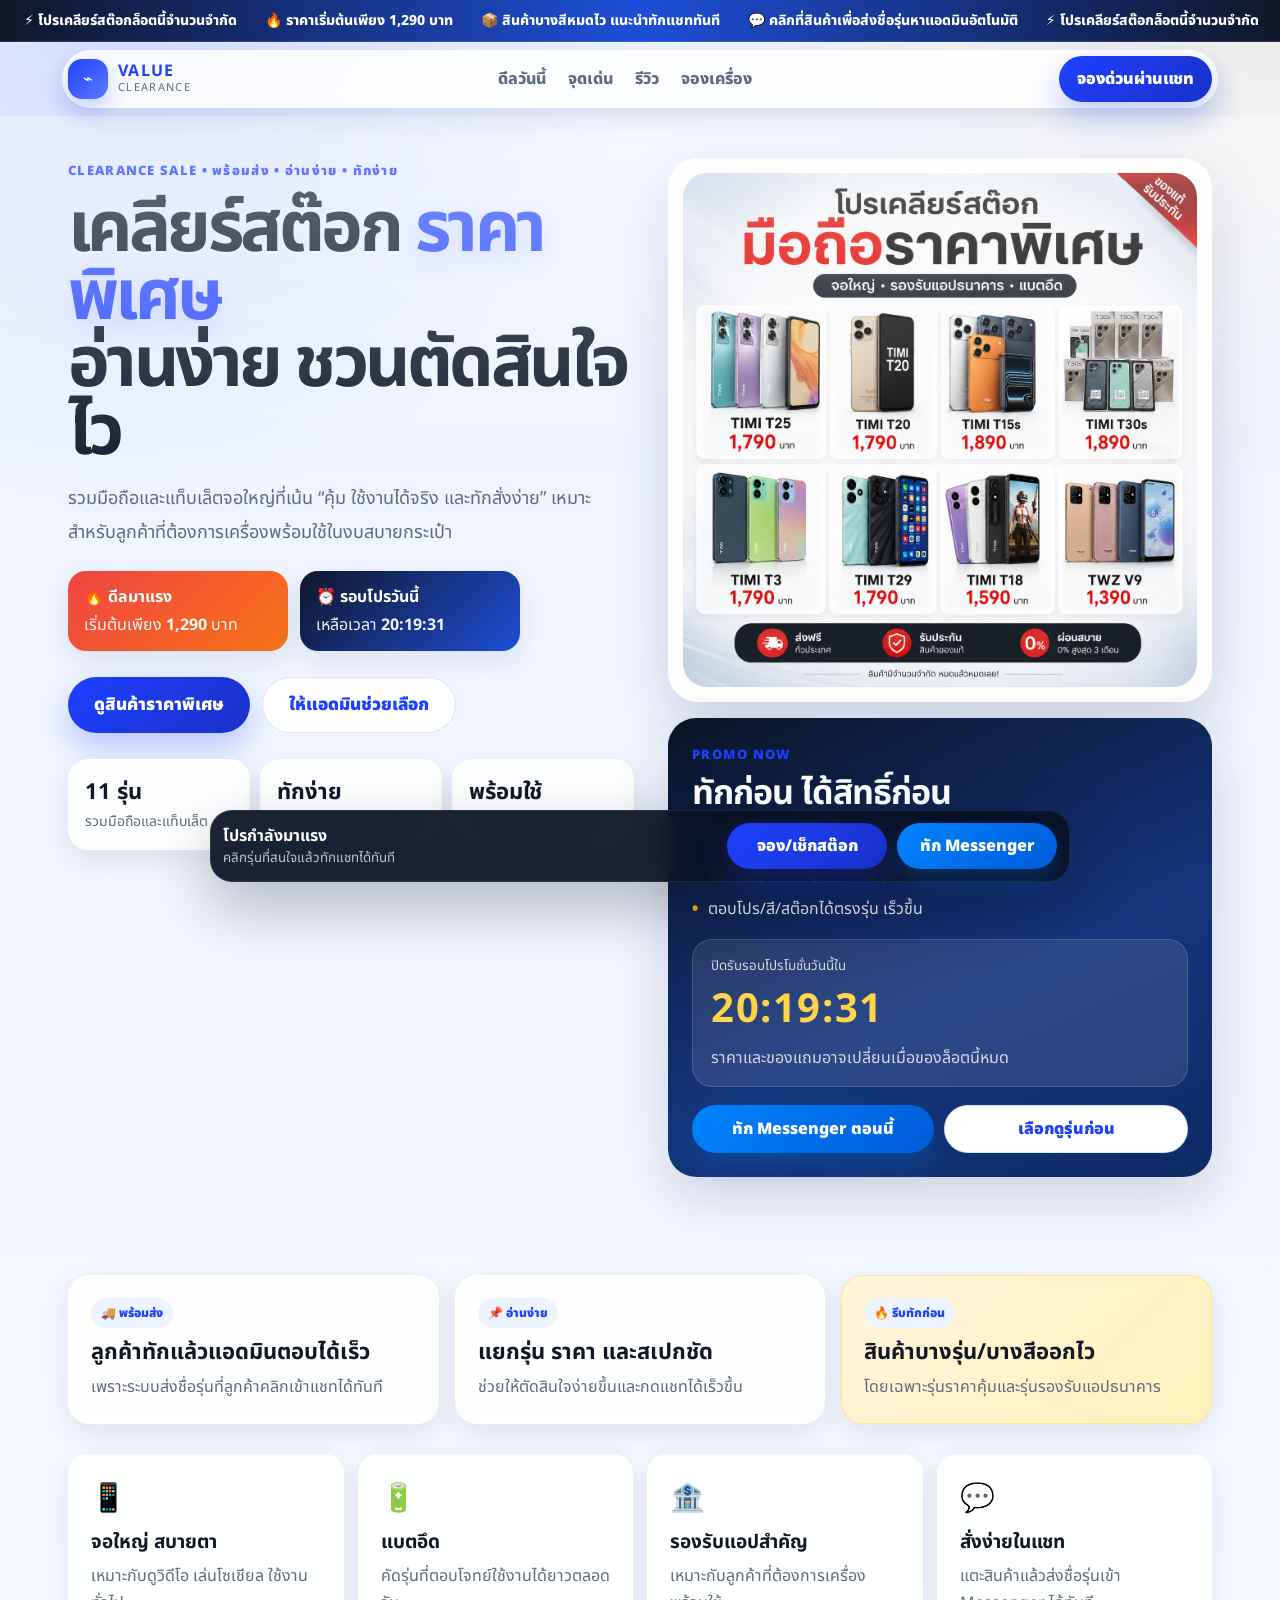
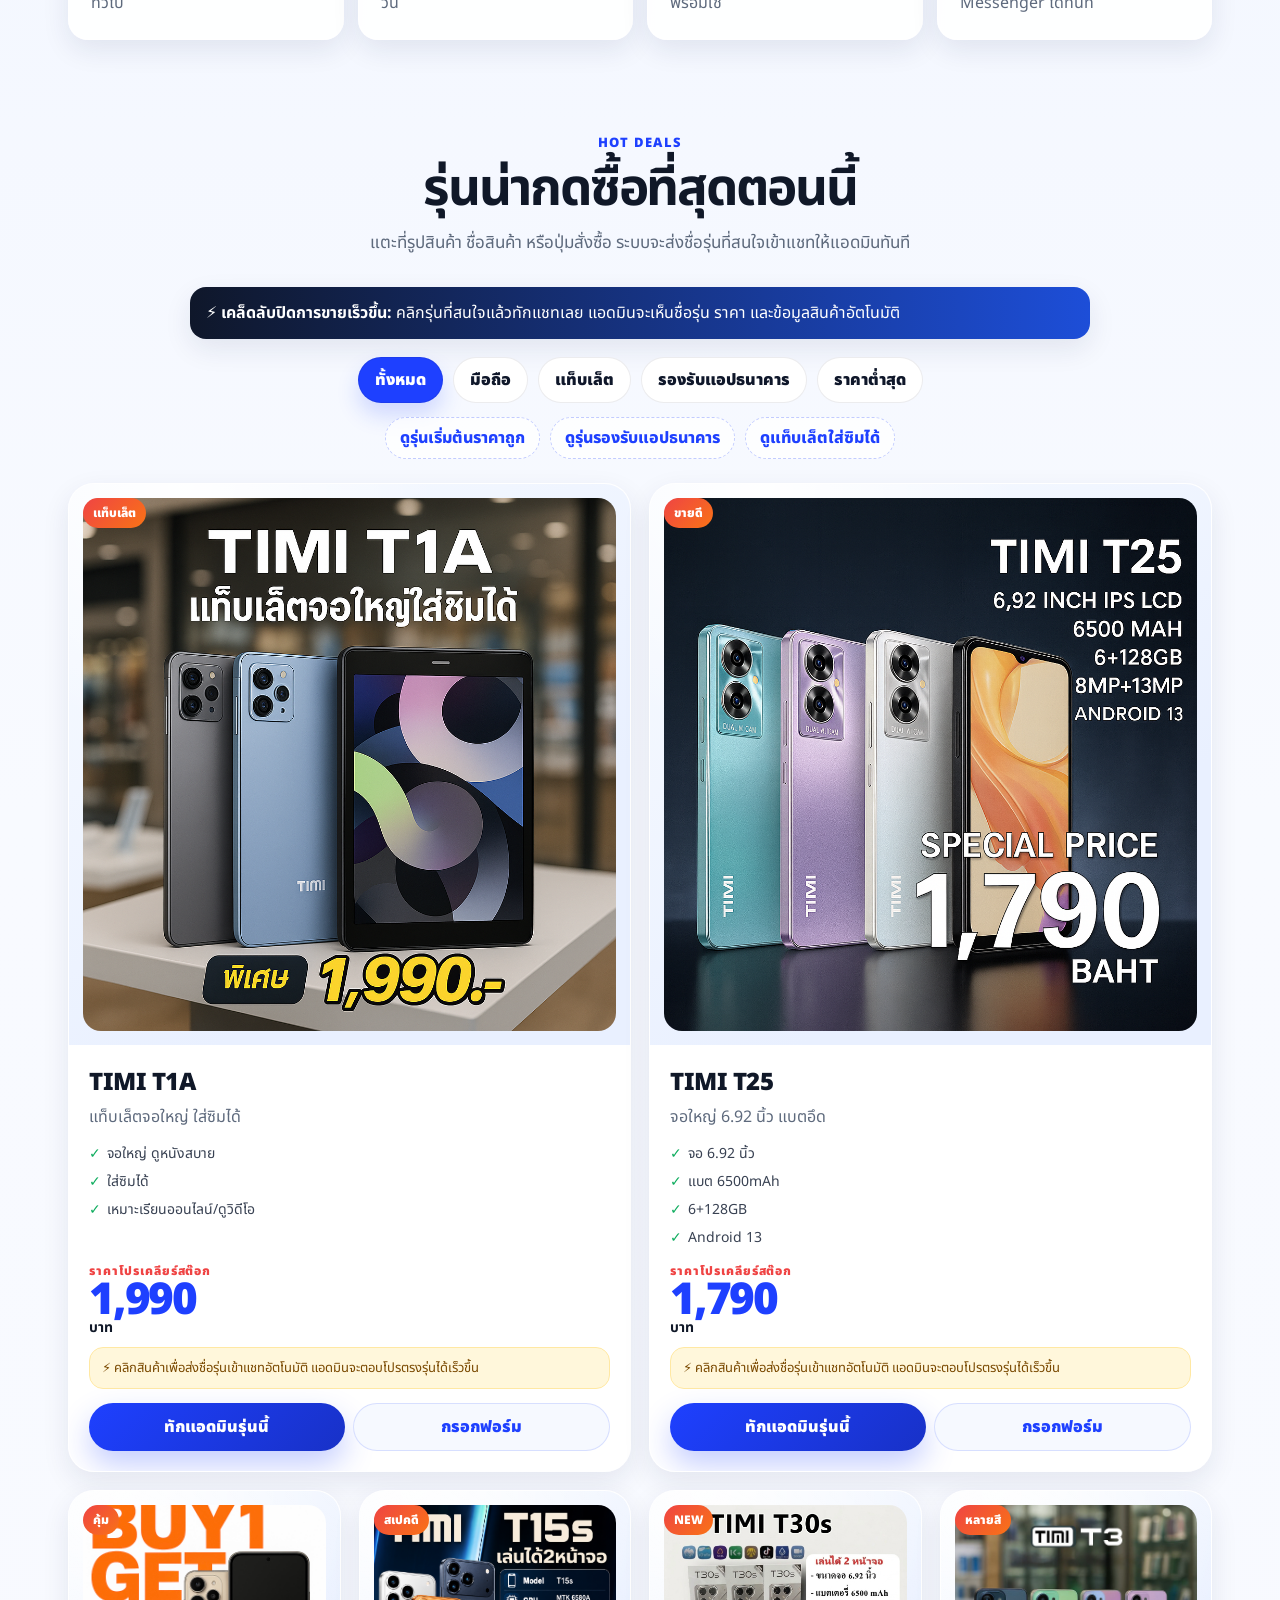
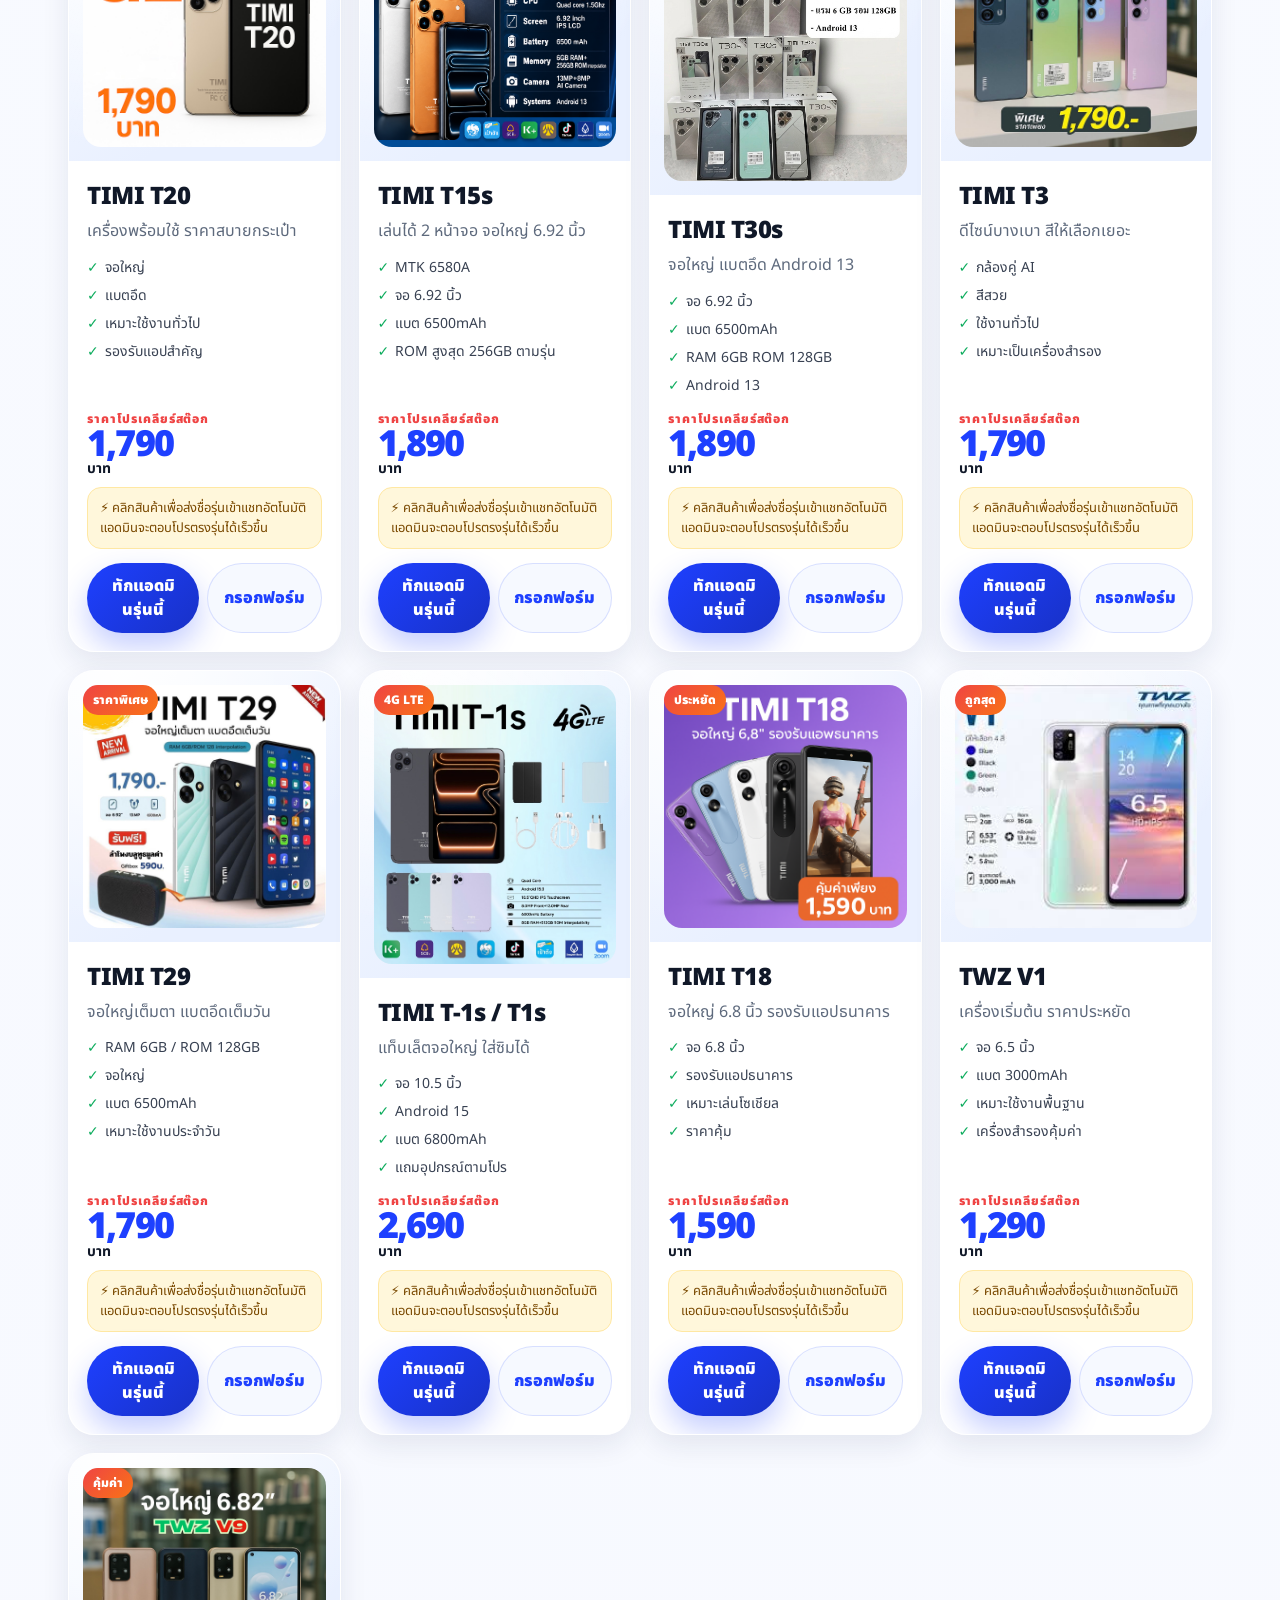
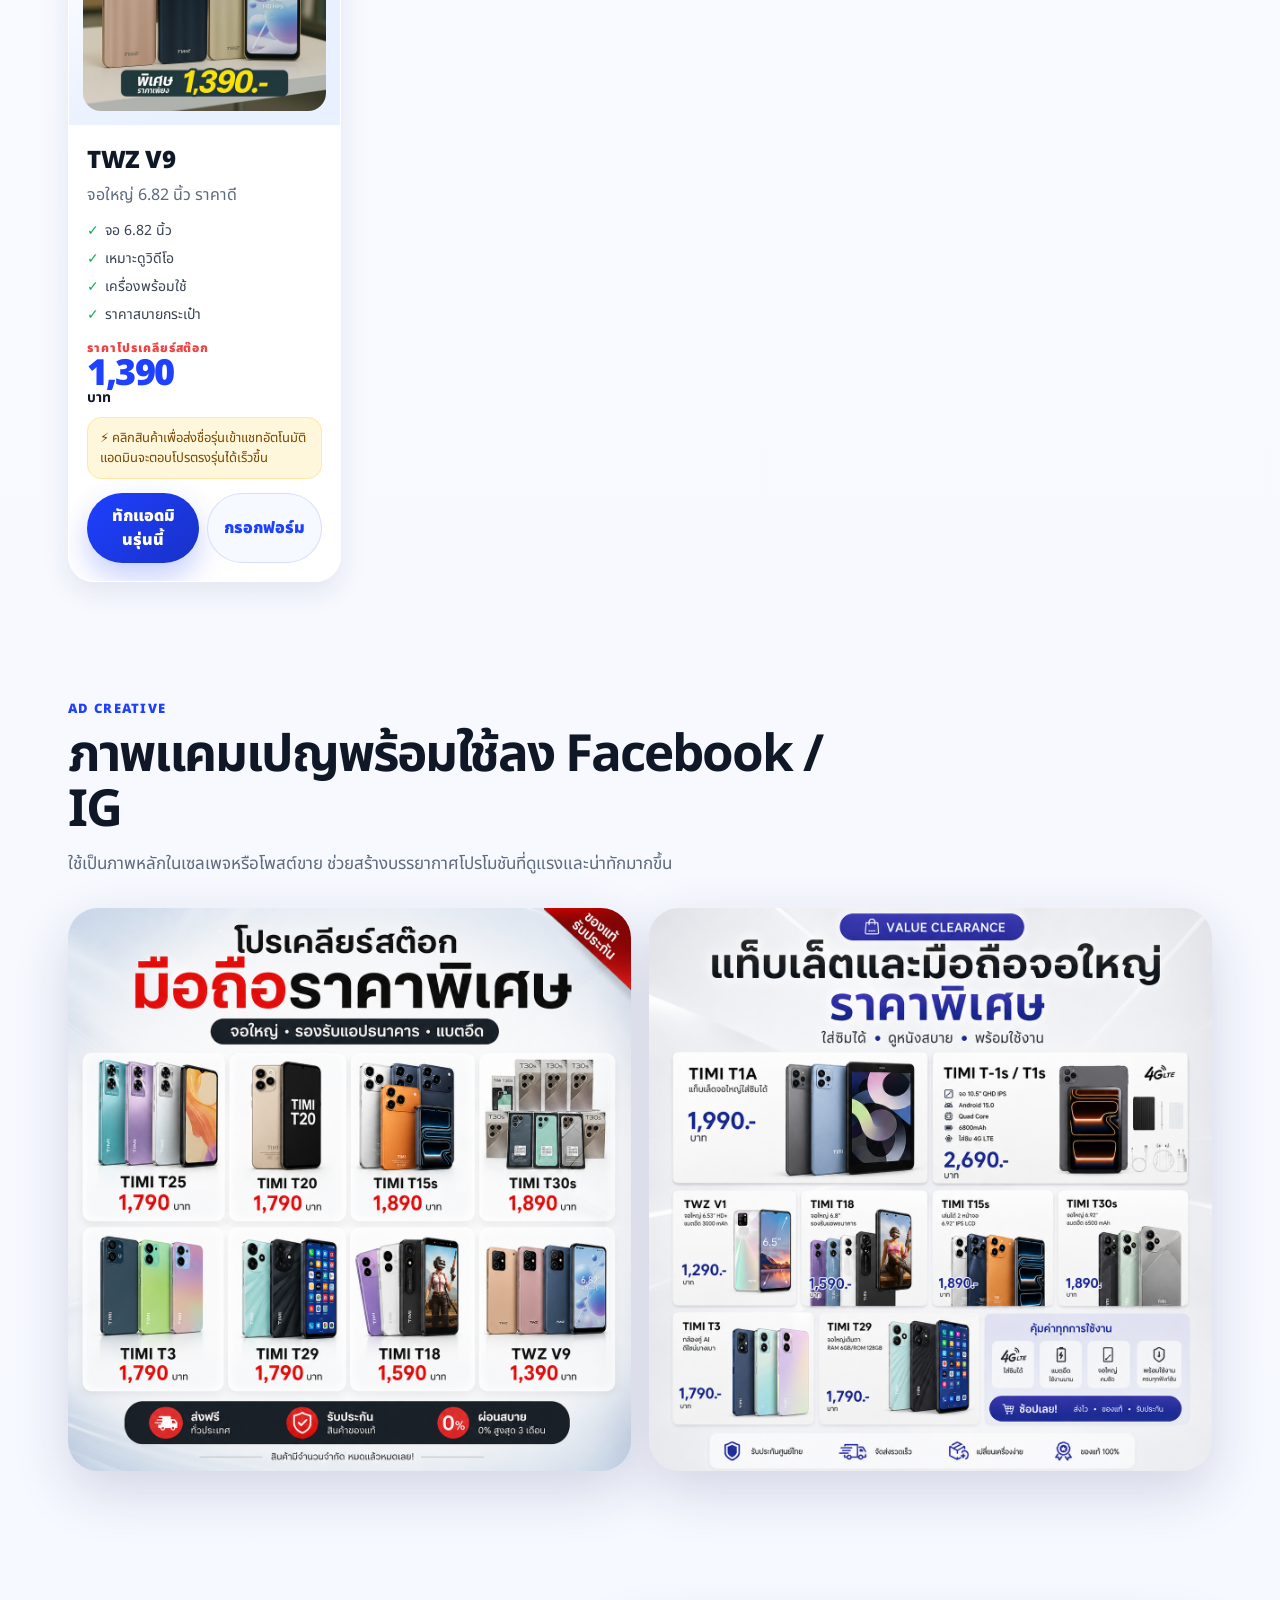
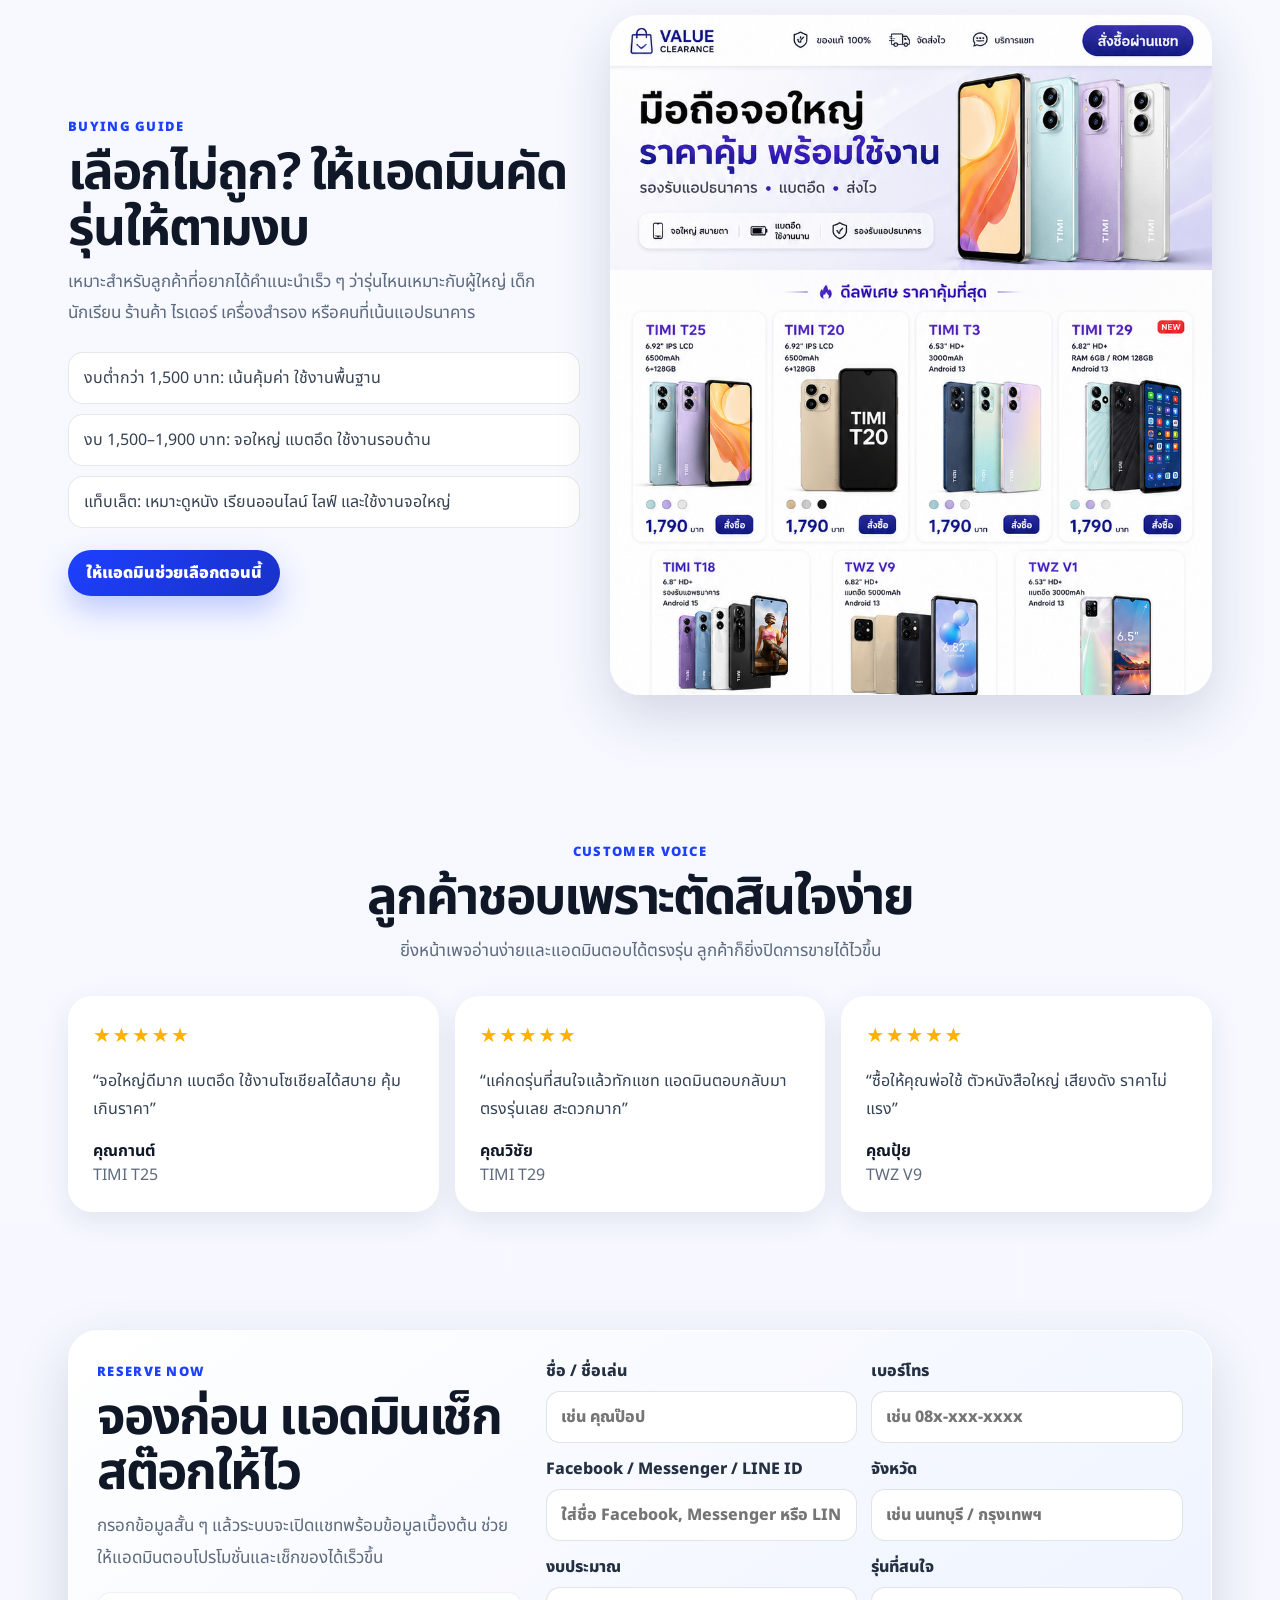
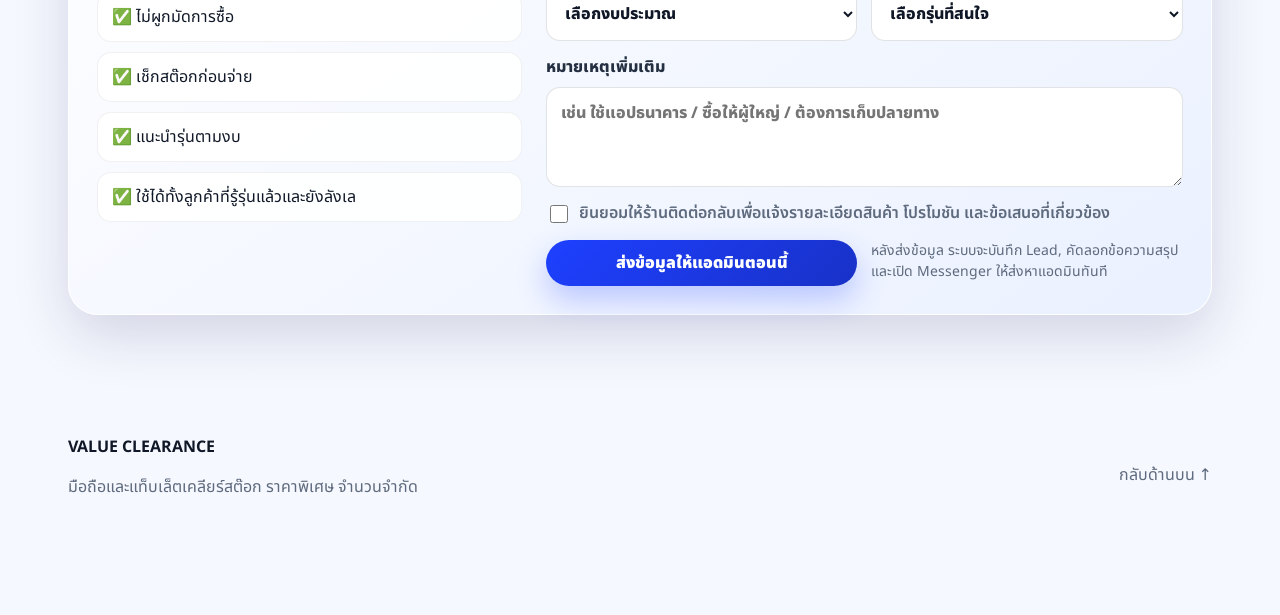
==== commit facef94d: "Update index.html" ====
--- a/index.html
+++ b/index.html
@@ -14,7 +14,7 @@
   <link href="https://fonts.googleapis.com/css2?family=Noto+Sans+Thai:wght@400;500;600;700;800;900&display=swap" rel="stylesheet" />
   <script src="config.js"></script>
   <script>
-    // [Meta Pixel] เปลี่ยน Pixel ID ได้ที่ config.js > facebookPixelId ก่อนนำเว็บขึ้นใช้งานจริง
+    // [Meta Pixel] เปลี่ยน Pixel ID ได้ที่ config.js > facebookPixelId; หากยังไม่พบให้คงค่า "" พร้อม TODO ไว้
     (function () {
       const pixelId = (window.SALES_PAGE_CONFIG?.facebookPixelId || "").trim();
       const isPixelReady = pixelId && !pixelId.includes("YOUR_");
--- a/styles.css
+++ b/styles.css
@@ -18,7 +18,7 @@
 }
 
 * { box-sizing: border-box; }
-html { scroll-behavior: smooth; }
+html { scroll-behavior: smooth; overflow-x: hidden; }
 body {
   margin: 0;
   color: var(--ink);
@@ -27,6 +27,7 @@
     radial-gradient(circle at 10% 0%, rgba(30, 64, 255, .12), transparent 32rem),
     radial-gradient(circle at 100% 0%, rgba(255, 180, 0, .08), transparent 30rem),
     linear-gradient(180deg, #edf3ff 0%, #f8faff 28%, #f6f8ff 100%);
+  overflow-x: hidden;
 }
 img { display: block; max-width: 100%; }
 a { color: inherit; text-decoration: none; }
@@ -138,10 +139,11 @@
   background: #fff;
   border: 1px solid rgba(30,64,255,.14);
 }
+.btn-messenger,
 .btn-line {
   color: #fff;
-  background: linear-gradient(135deg, #12c35f, #029647);
-  box-shadow: 0 14px 26px rgba(18,195,95,.22);
+  background: linear-gradient(135deg, #0084ff, #005bd8);
+  box-shadow: 0 14px 26px rgba(0,132,255,.22);
 }
 .btn-lg { min-height: 56px; padding: 14px 26px; font-size: 17px; }
 .pulse { animation: pulse 1.8s ease-in-out infinite; }
@@ -703,6 +705,8 @@
 }
 .consent input { width: 18px; height: 18px; margin-top: 4px; }
 .form-note { margin: 0; color: var(--muted); font-size: 14px; }
+.form-note.is-success { color: #057a43; font-weight: 800; }
+.form-note.is-warning { color: #9a5b00; font-weight: 800; }
 
 .site-footer {
   max-width: var(--max);
@@ -777,8 +781,11 @@
   .desktop-nav { display: none; }
   .site-header { padding: 12px 12px; }
   .site-header::before { inset: 6px; }
+  .site-header > .btn { display: none; }
   .section-pad { padding: 56px 16px; }
   .hero { padding-top: 28px; gap: 24px; }
+  .hero-alerts { flex-direction: column; }
+  .hero-alert { width: 100%; min-width: 0; }
   .hero-copy p,
   .section-head p,
   .split-section p,
@@ -802,7 +809,14 @@
     flex-wrap: wrap;
   }
   .sticky-copy { width: 100%; margin-right: 0; }
-  .sticky-cta .btn { flex: 1; min-width: calc(50% - 5px); }
+  .sticky-cta .btn {
+    flex: 1;
+    min-width: 0;
+    max-width: calc(50% - 5px);
+    padding-inline: 10px;
+    font-size: 14px;
+    white-space: nowrap;
+  }
   .site-footer {
     padding-bottom: 120px;
     flex-direction: column;
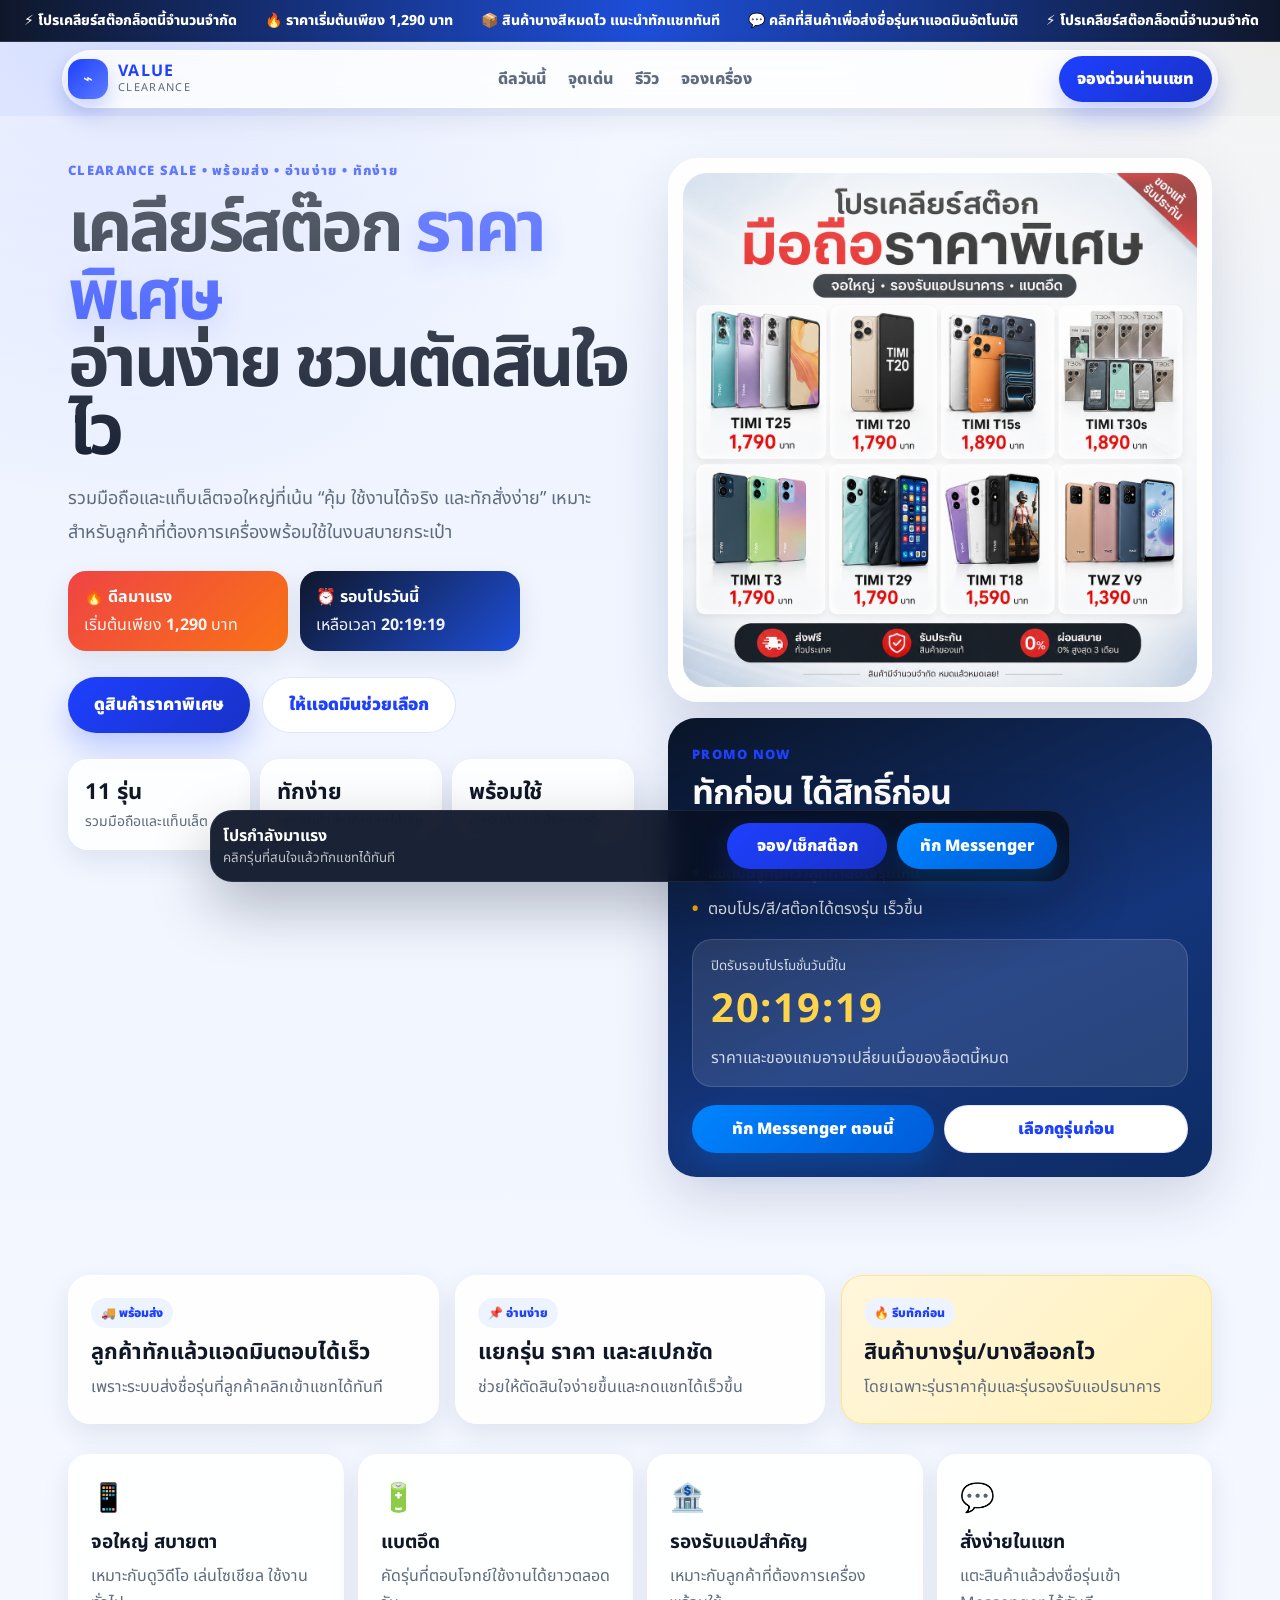
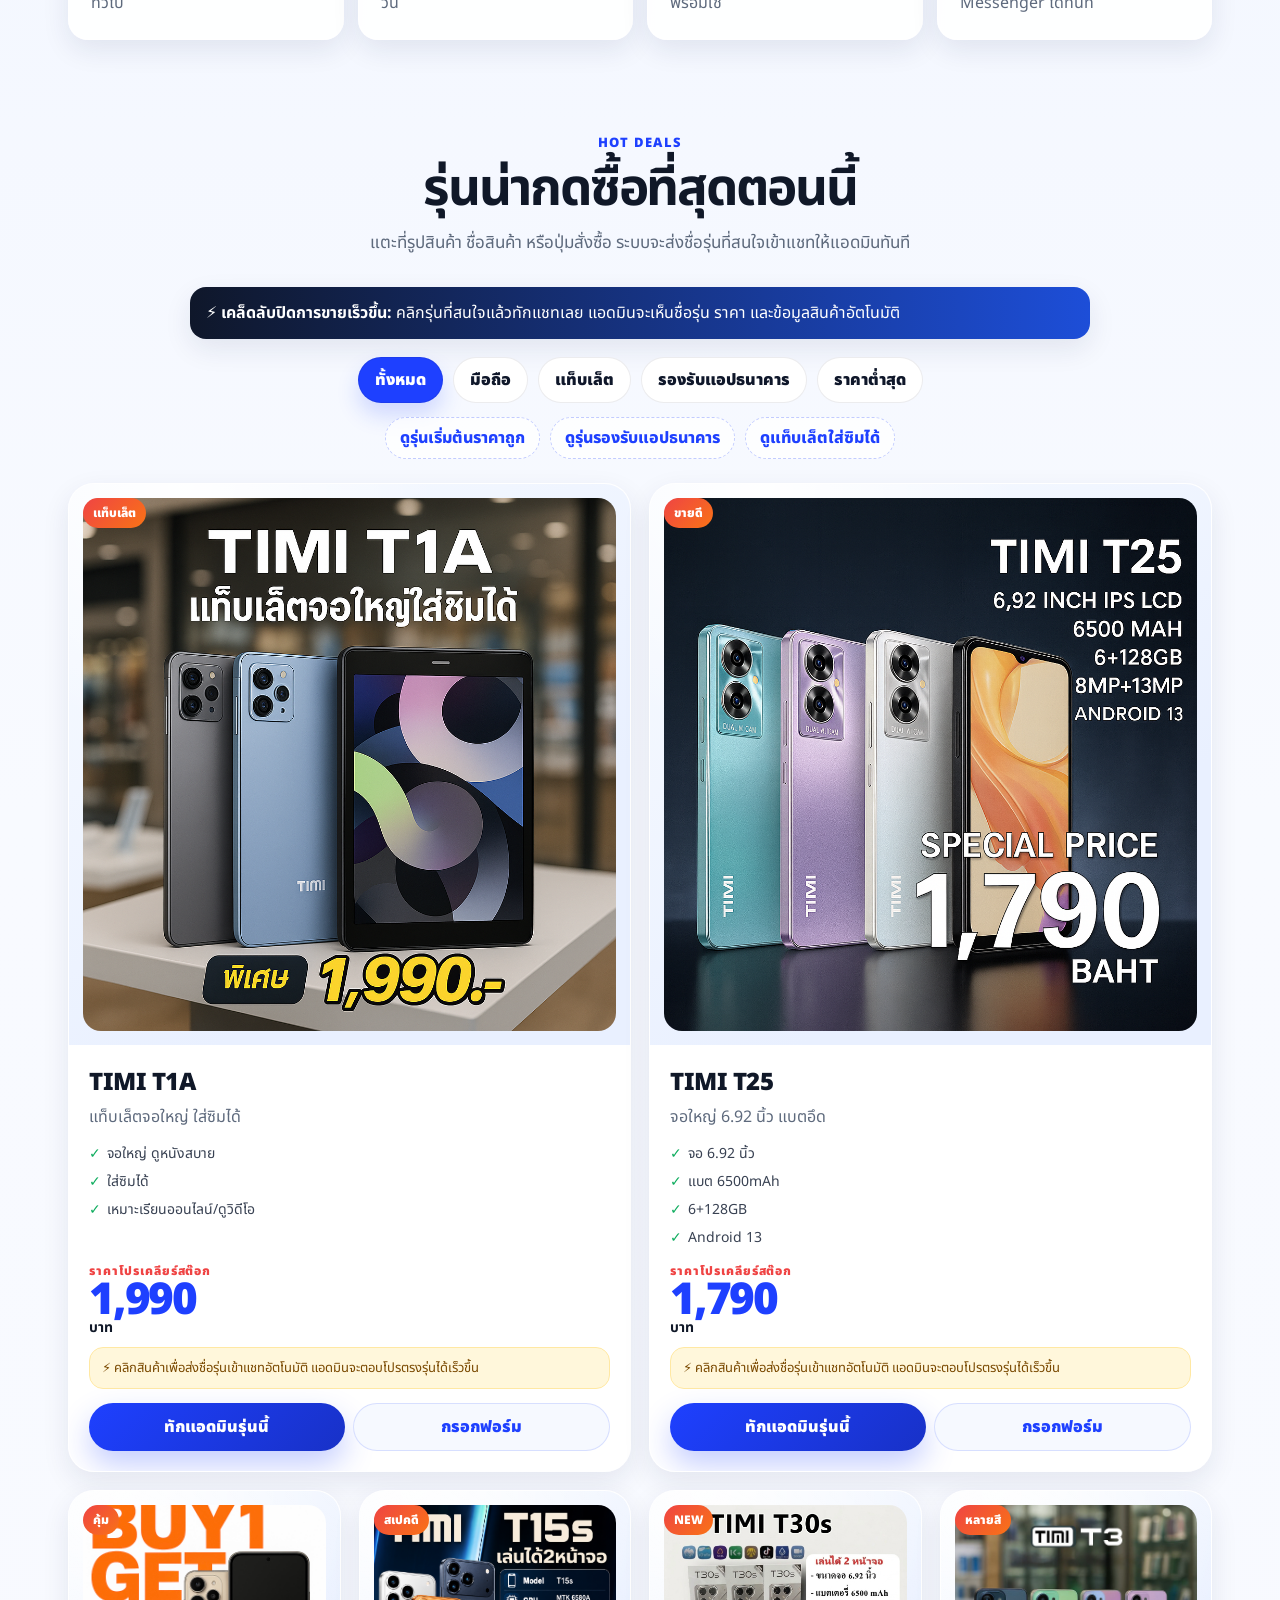
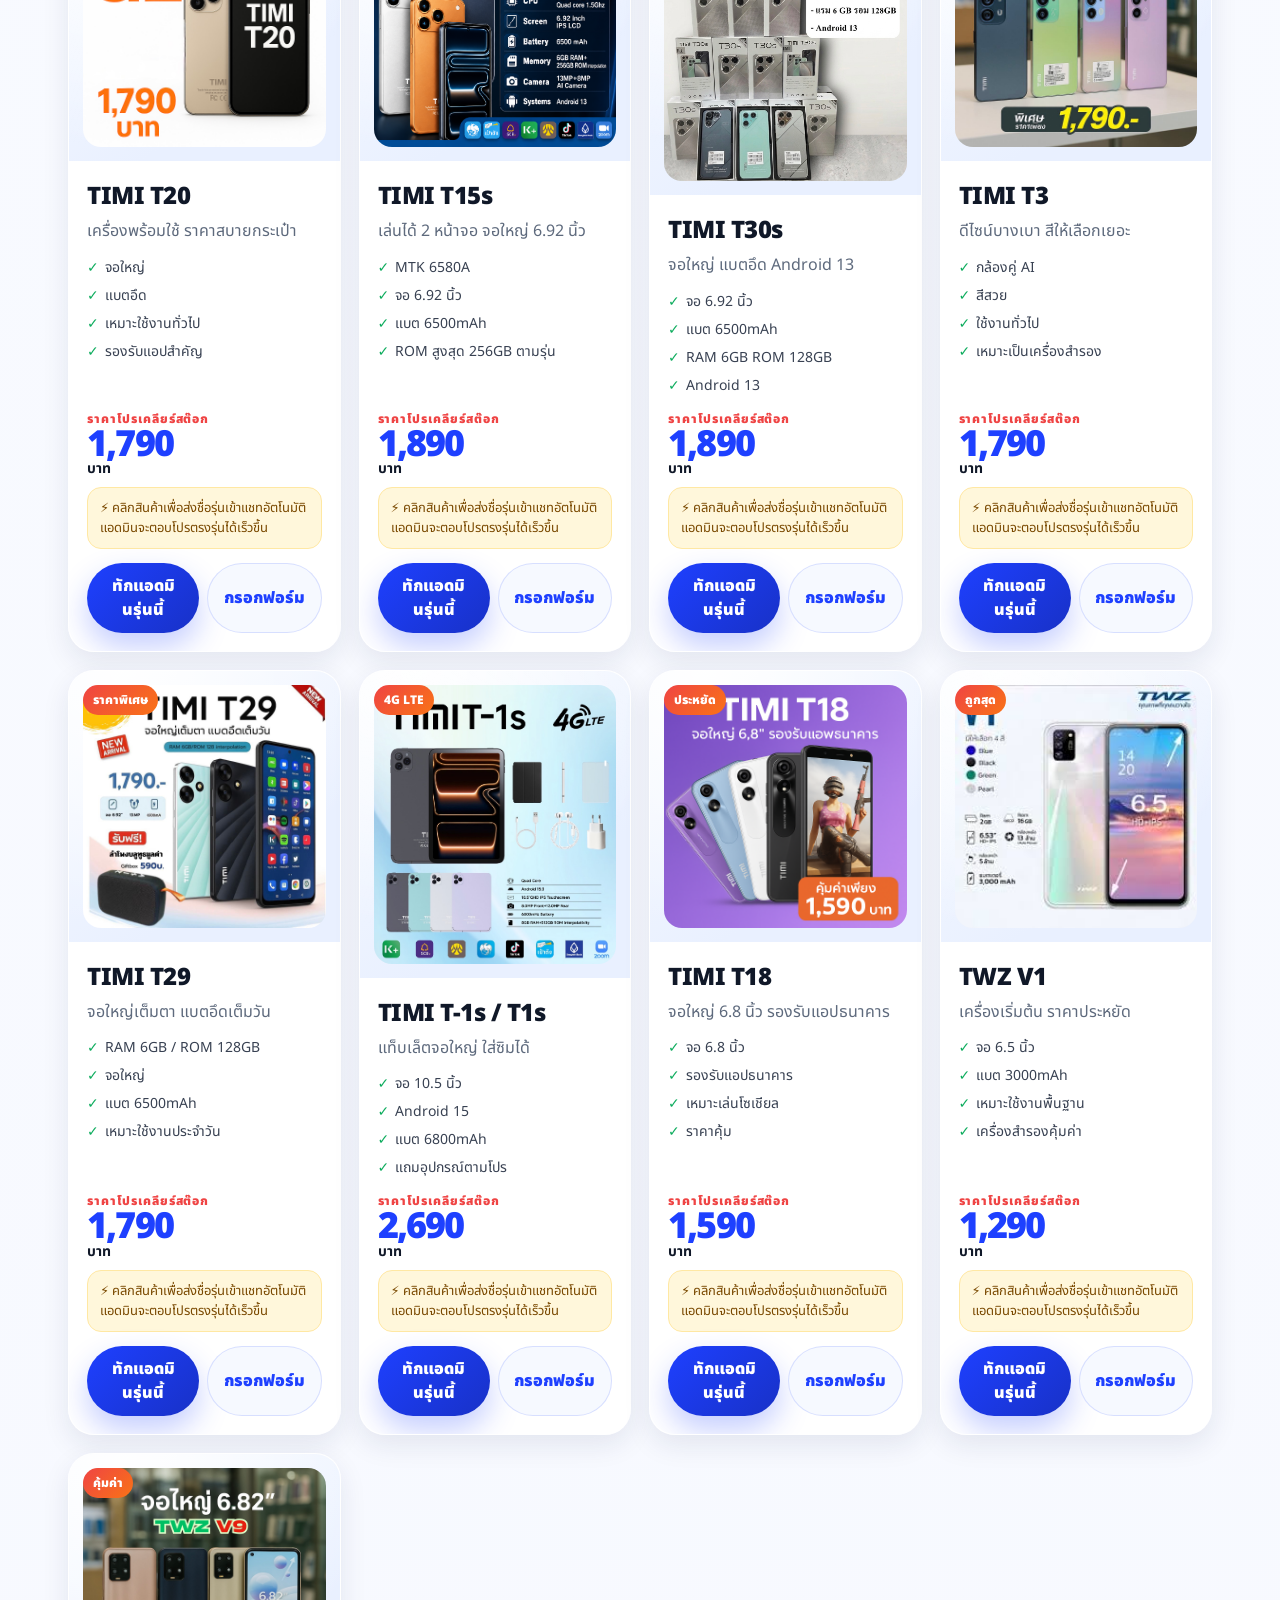
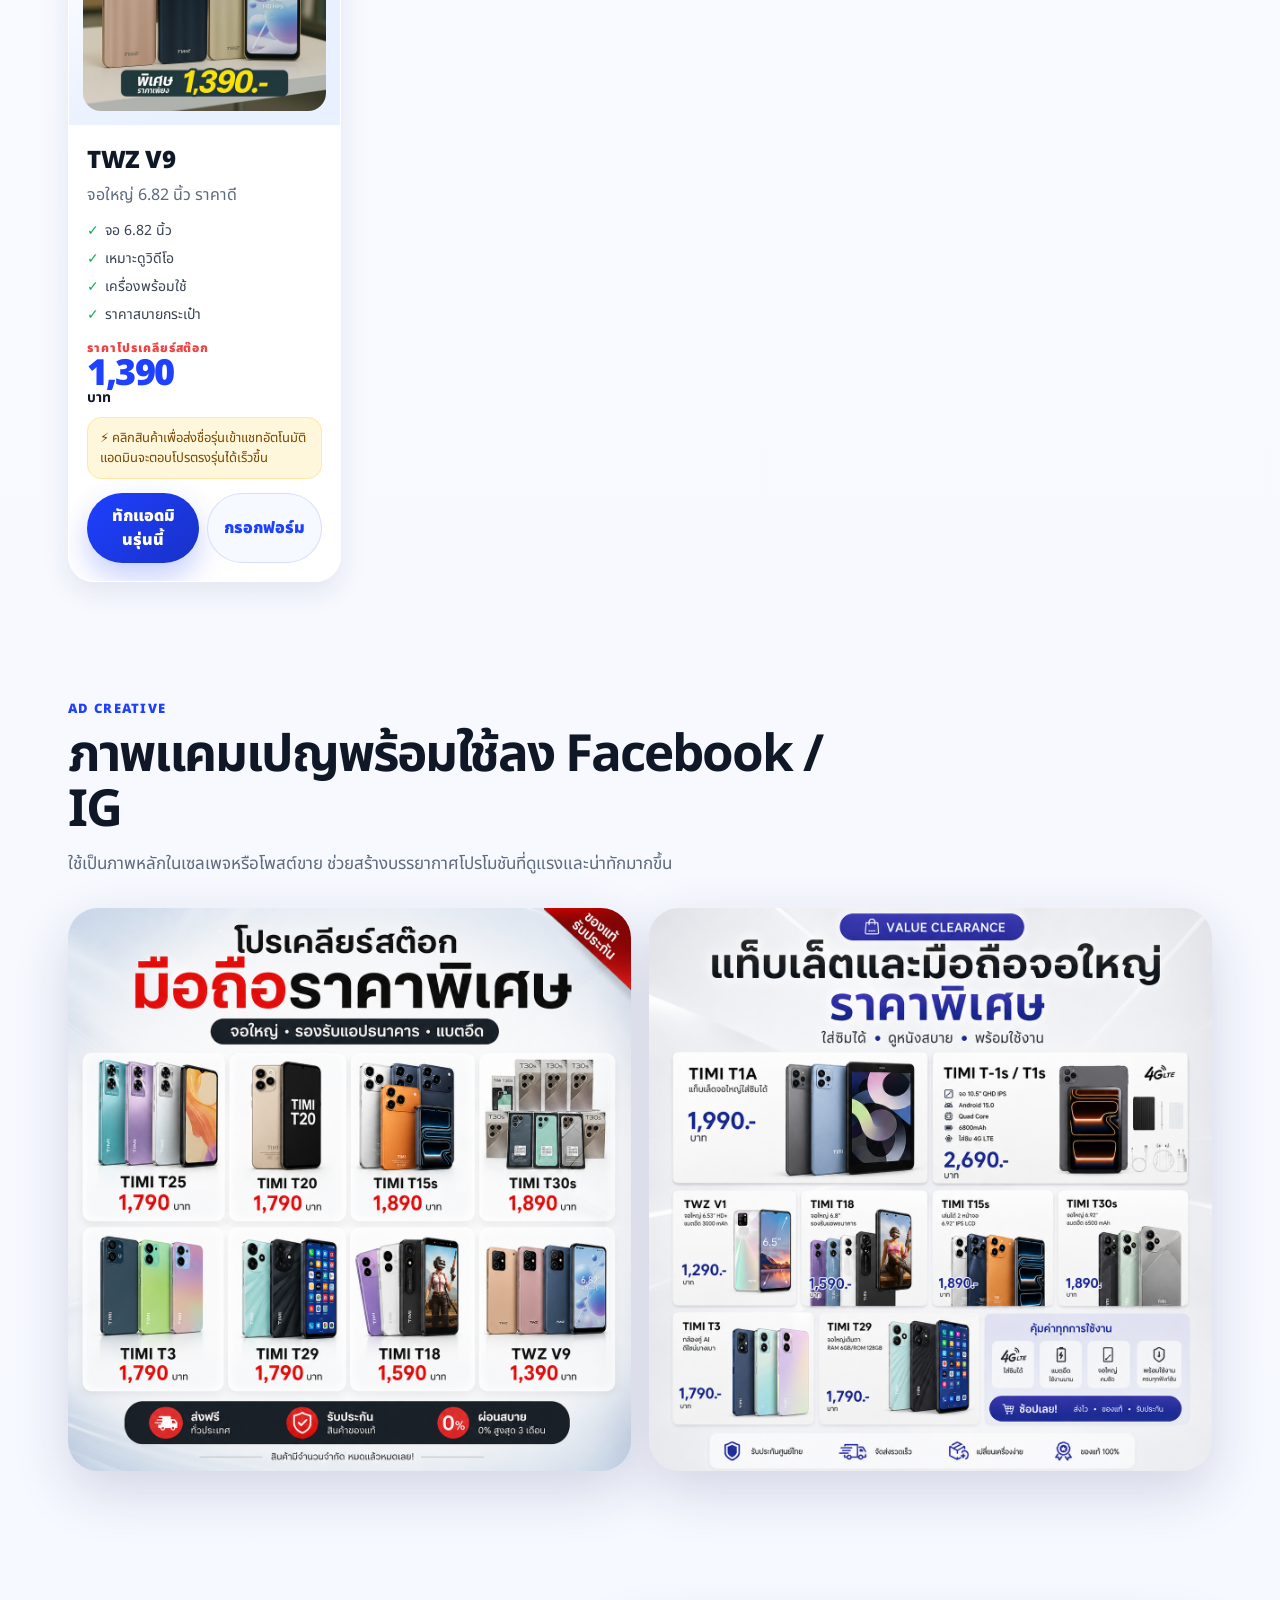
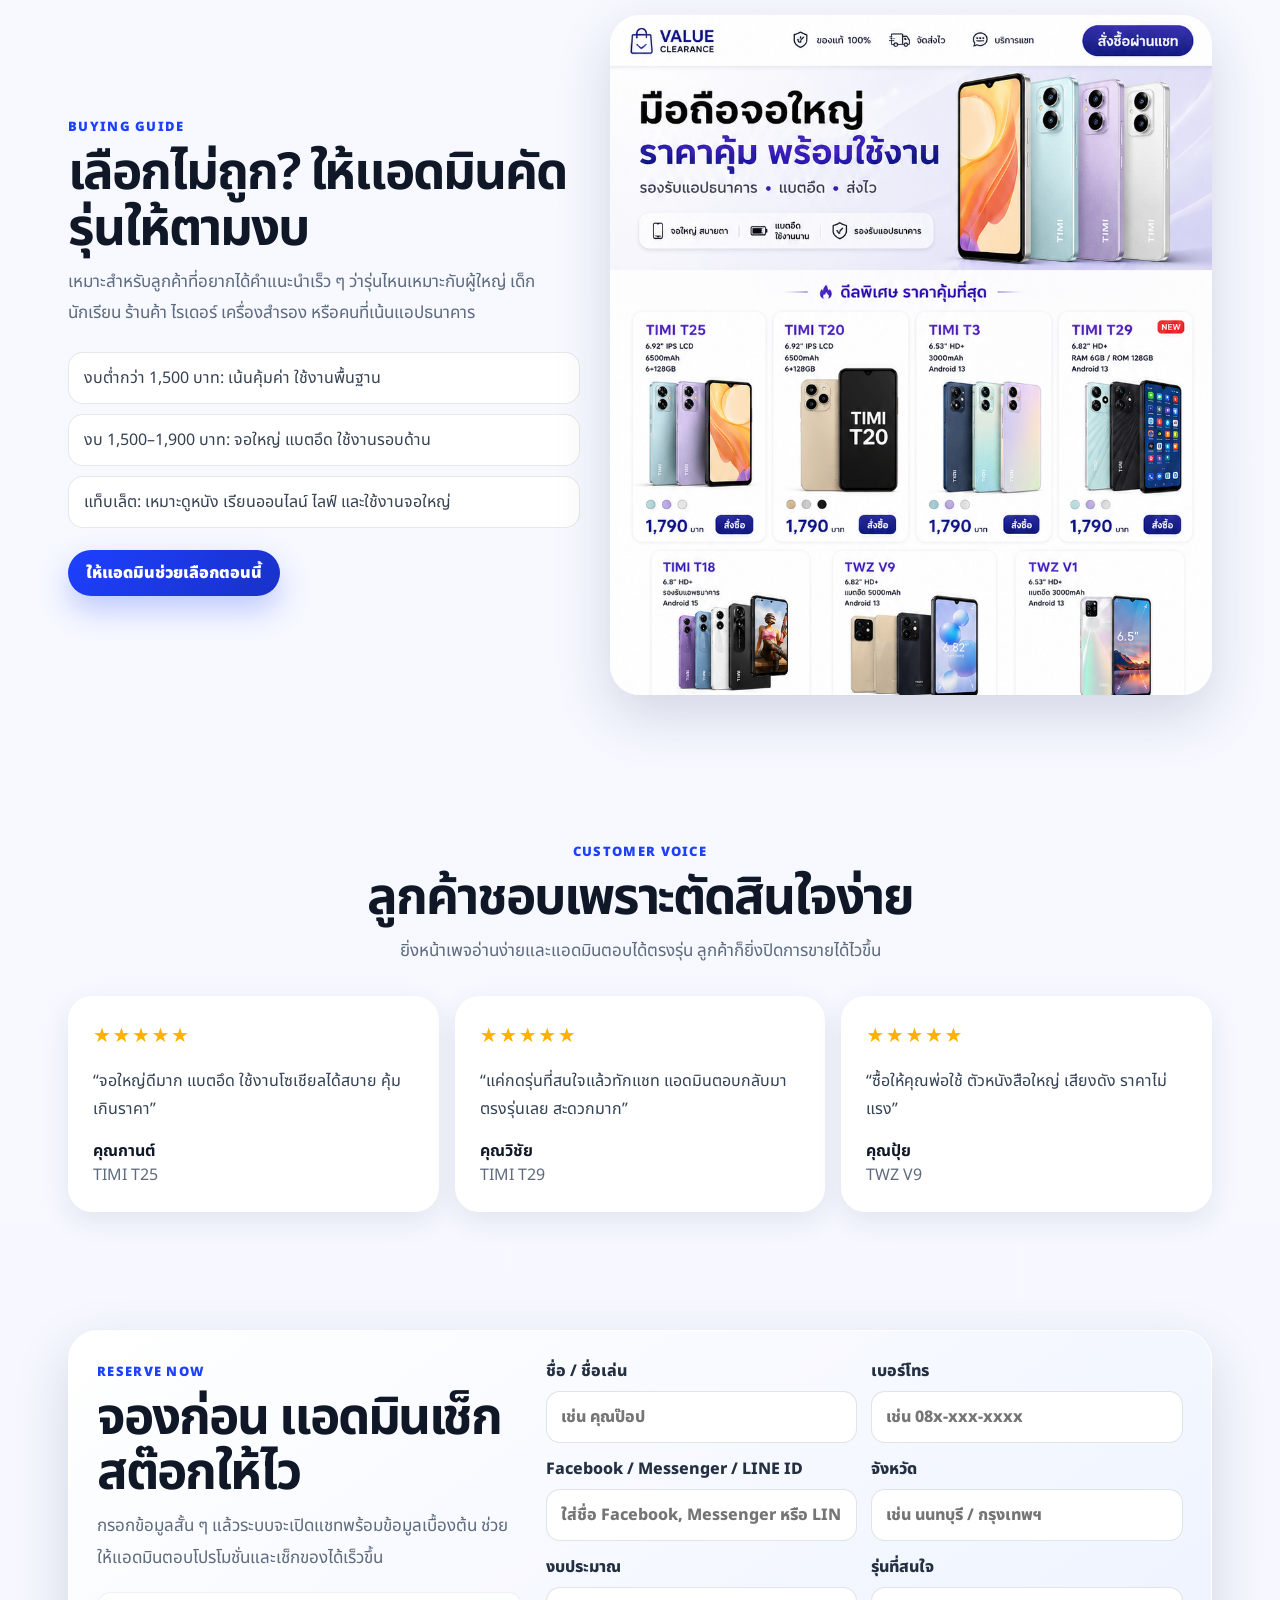
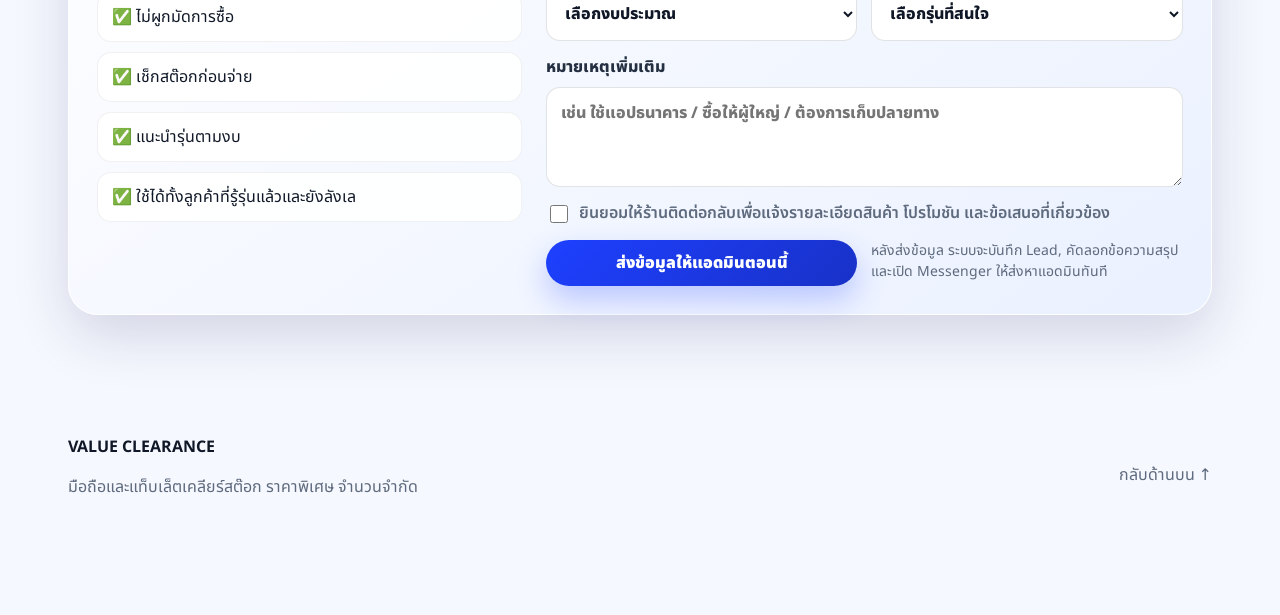
==== commit 14c59b85: "Update index.html" ====
--- a/index.html
+++ b/index.html
@@ -12,7 +12,7 @@
   <link rel="preconnect" href="https://fonts.googleapis.com" />
   <link rel="preconnect" href="https://fonts.gstatic.com" crossorigin />
   <link href="https://fonts.googleapis.com/css2?family=Noto+Sans+Thai:wght@400;500;600;700;800;900&display=swap" rel="stylesheet" />
-  <script src="config.js"></script>
+  <script src="config.js?v=20260519-root-config"></script>
   <script>
     // [Meta Pixel] เปลี่ยน Pixel ID ได้ที่ config.js > facebookPixelId; หากยังไม่พบให้คงค่า "" พร้อม TODO ไว้
     (function () {
@@ -318,6 +318,6 @@
     <a class="btn btn-messenger" id="lineCta" href="#" target="_blank" rel="noopener" data-chat-general data-contact-location="sticky">ทัก Messenger</a>
   </div>
 
-  <script src="script.js"></script>
+  <script src="script.js?v=20260519-root-config"></script>
 </body>
 </html>
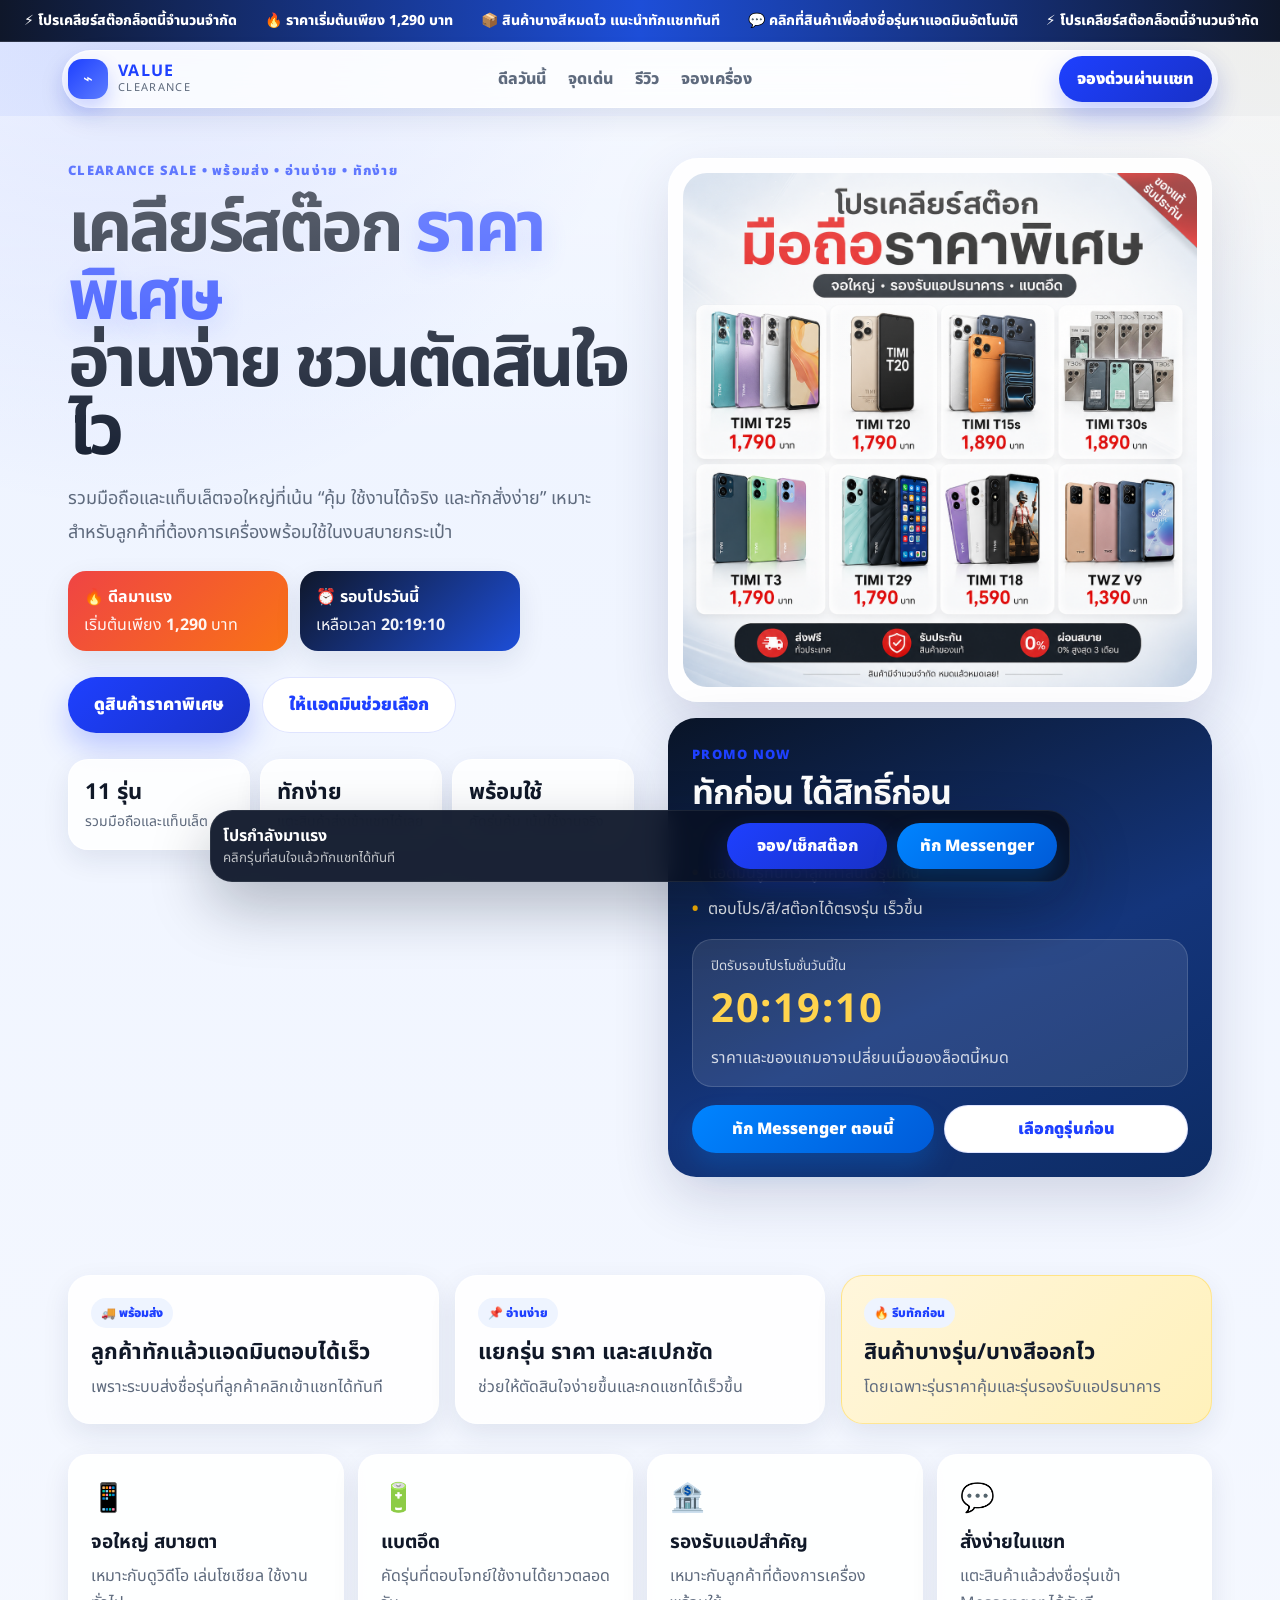
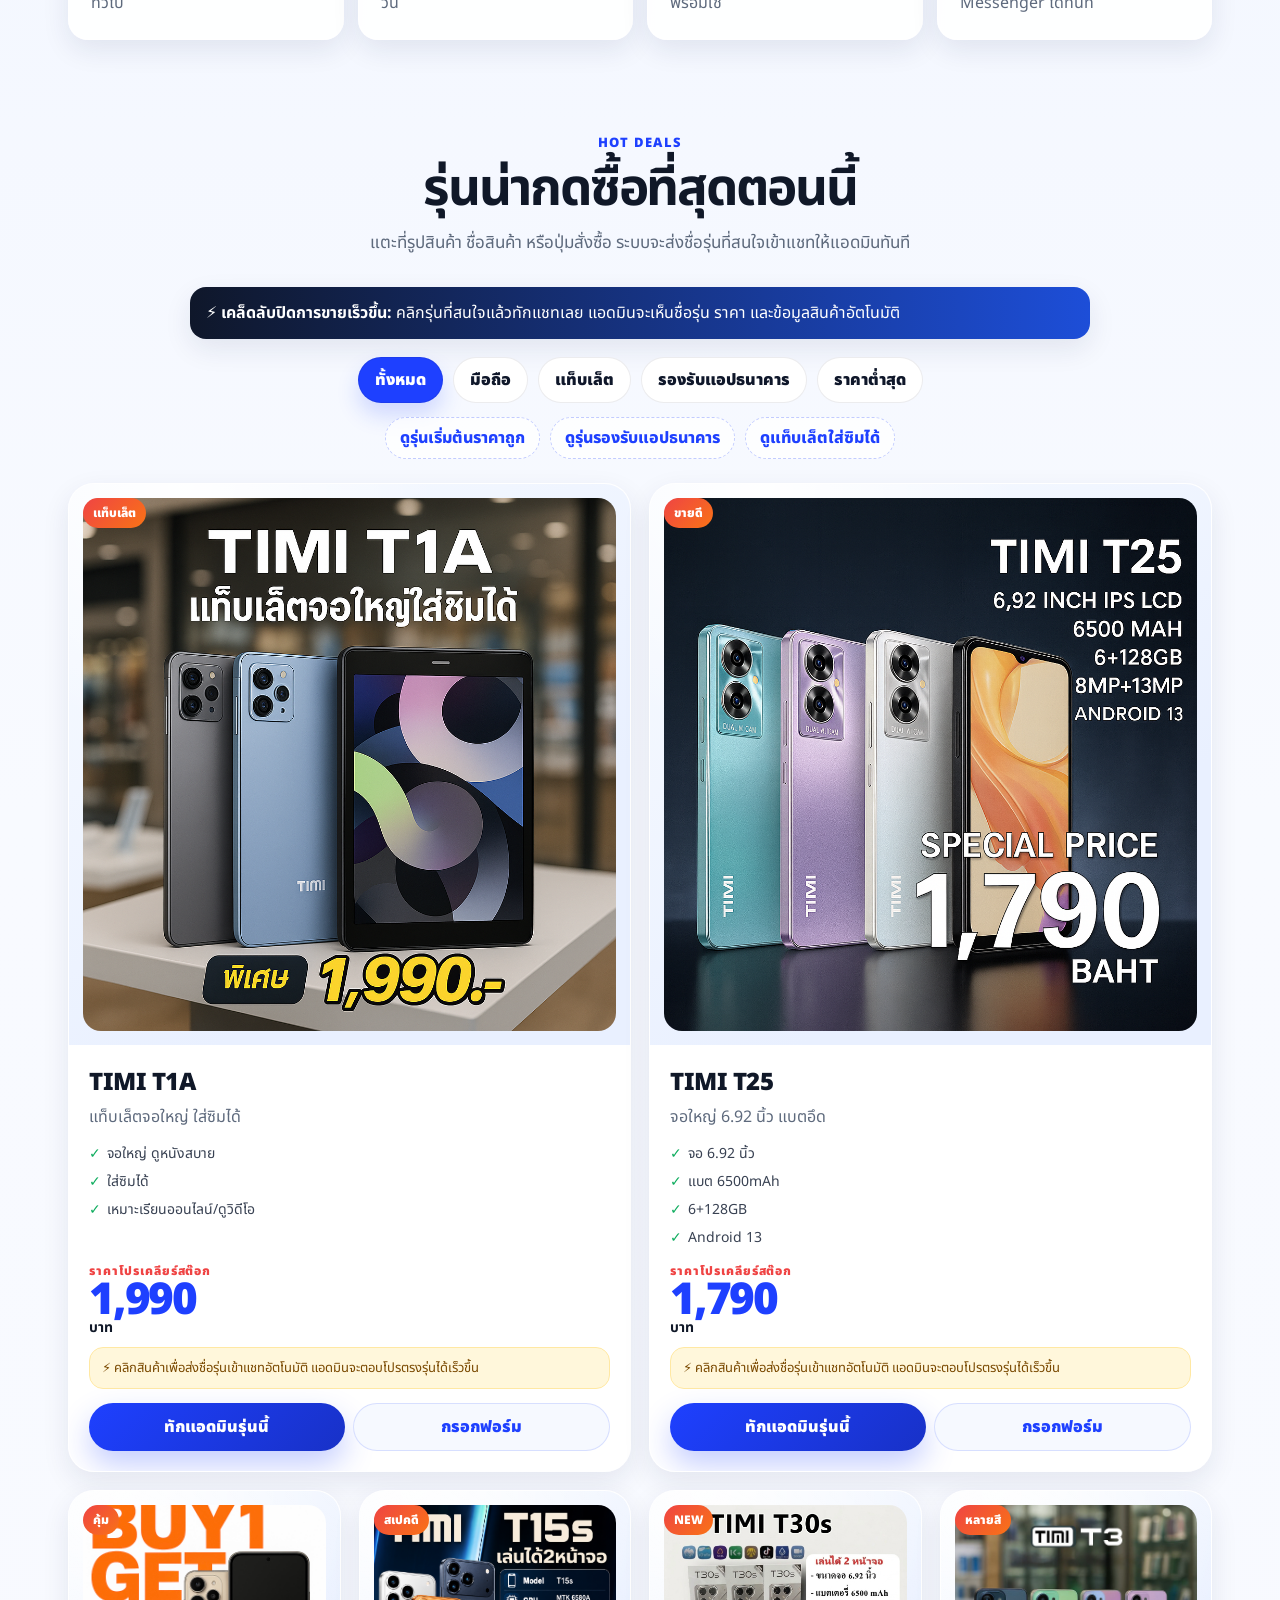
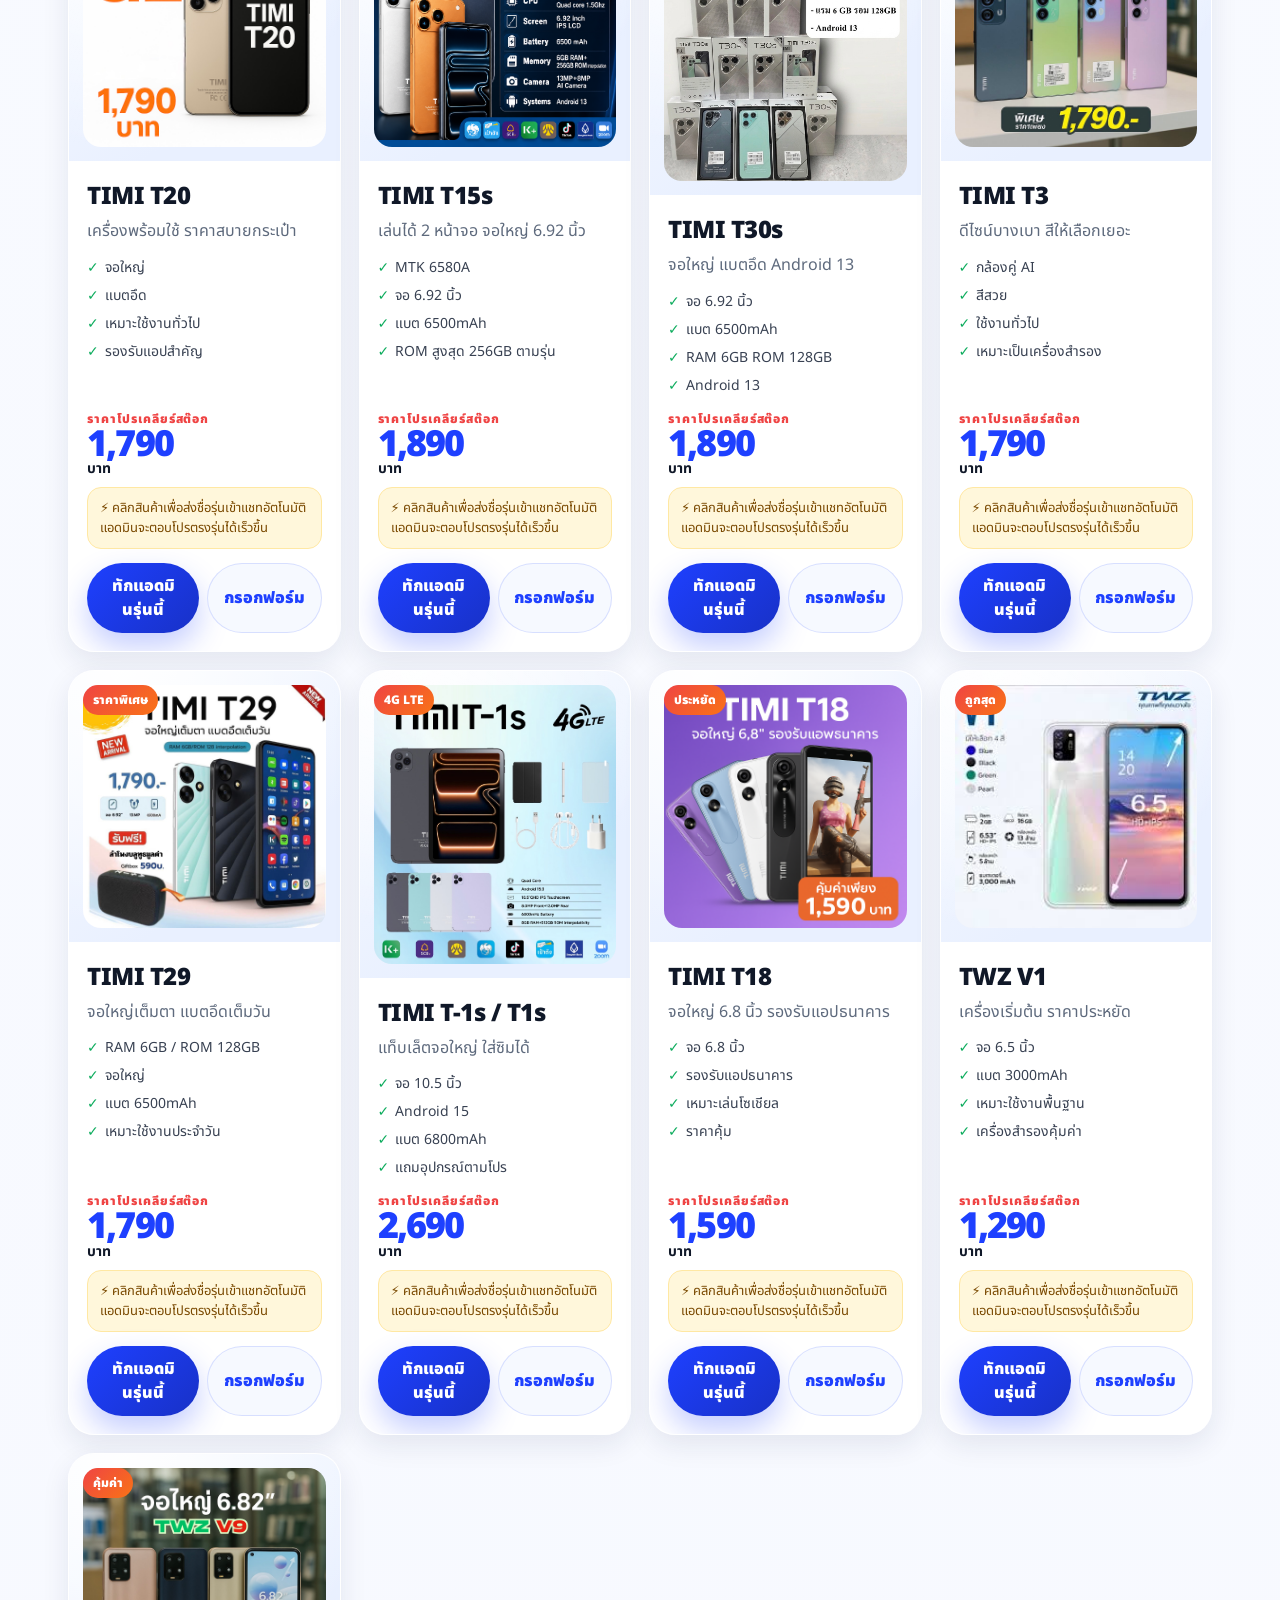
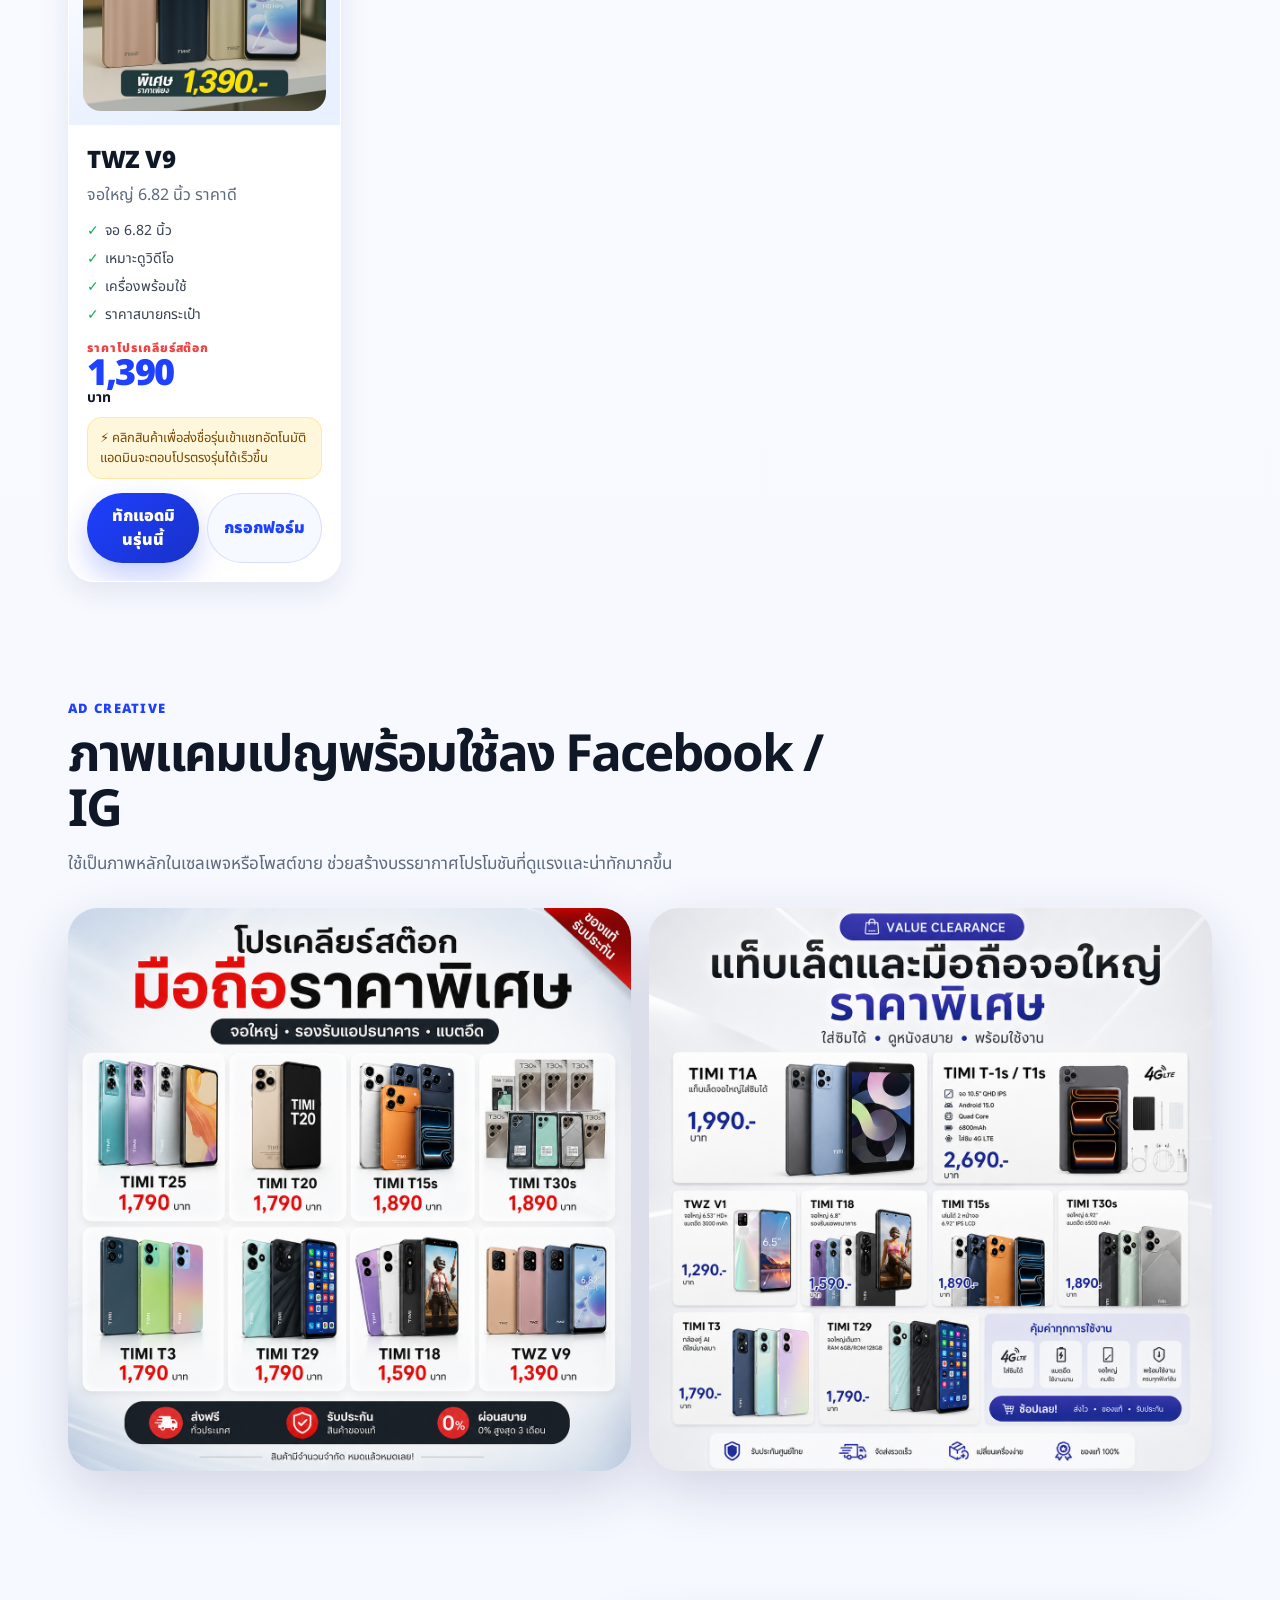
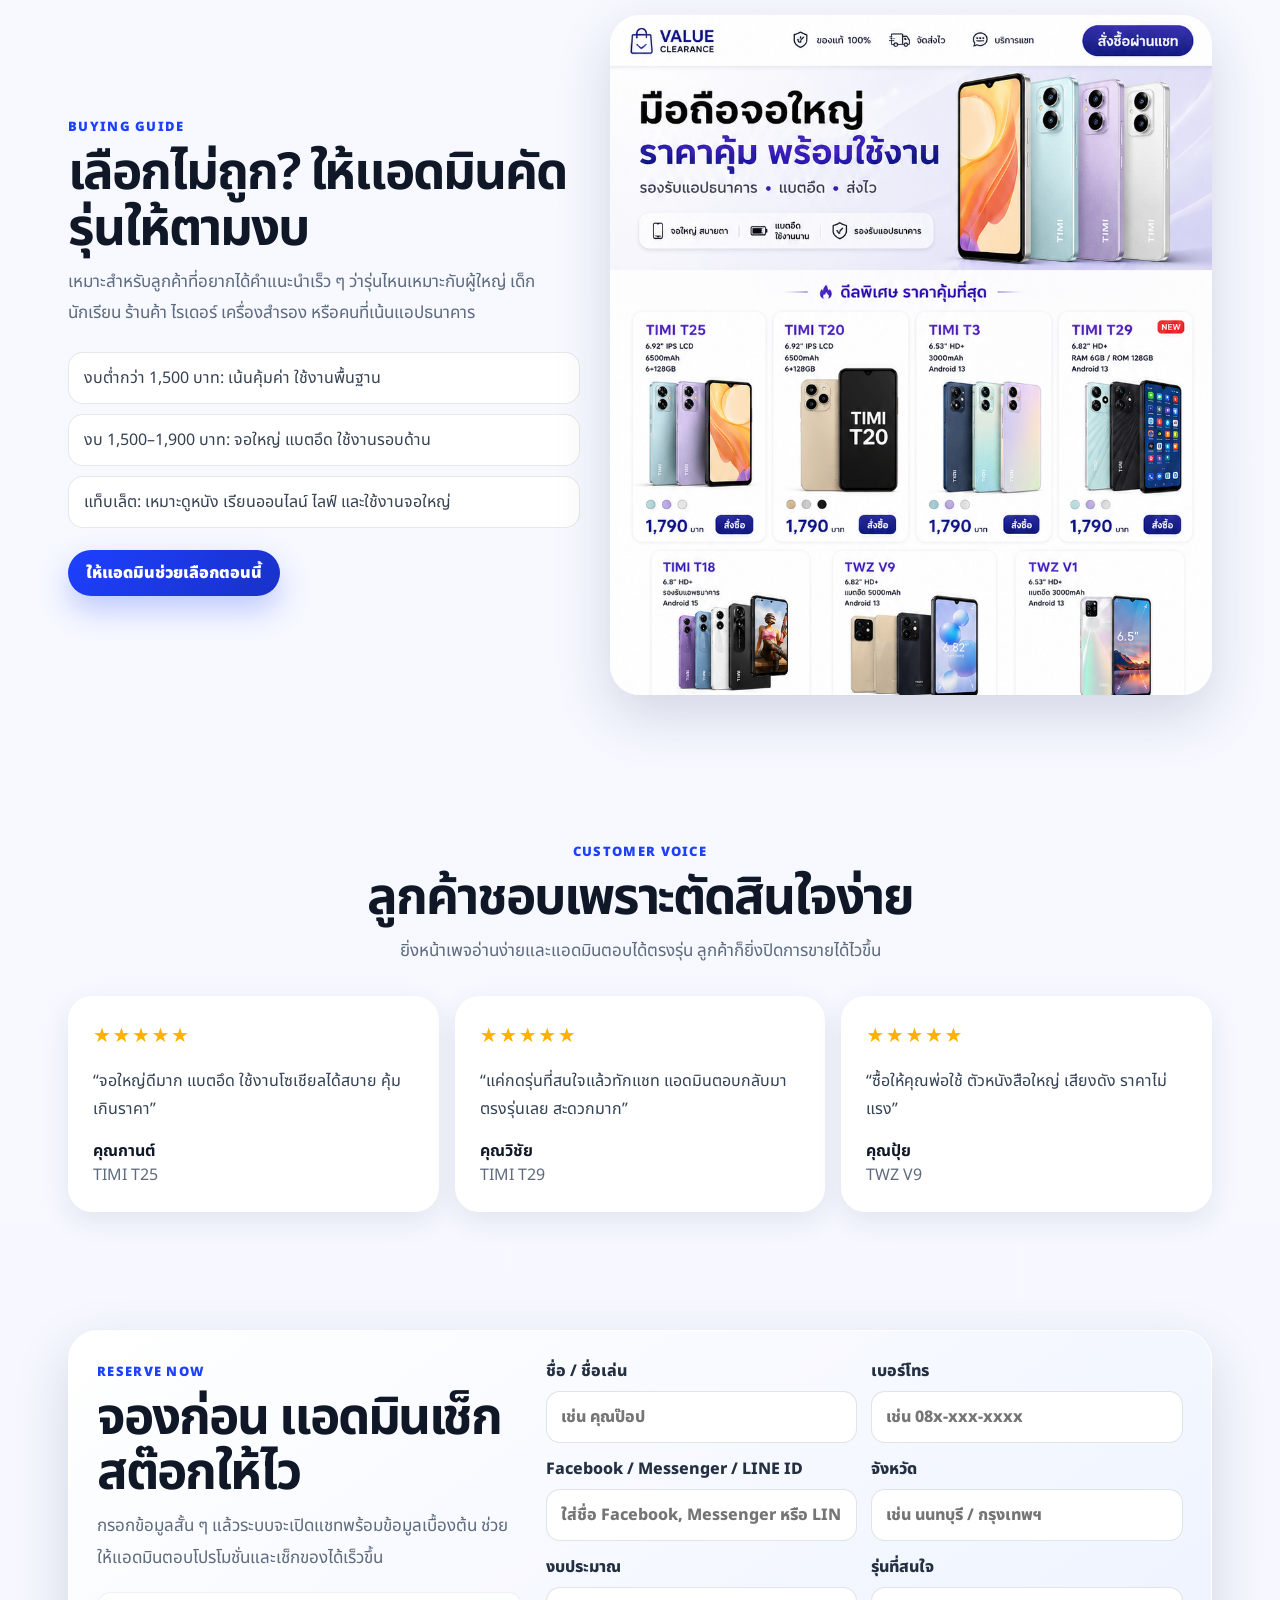
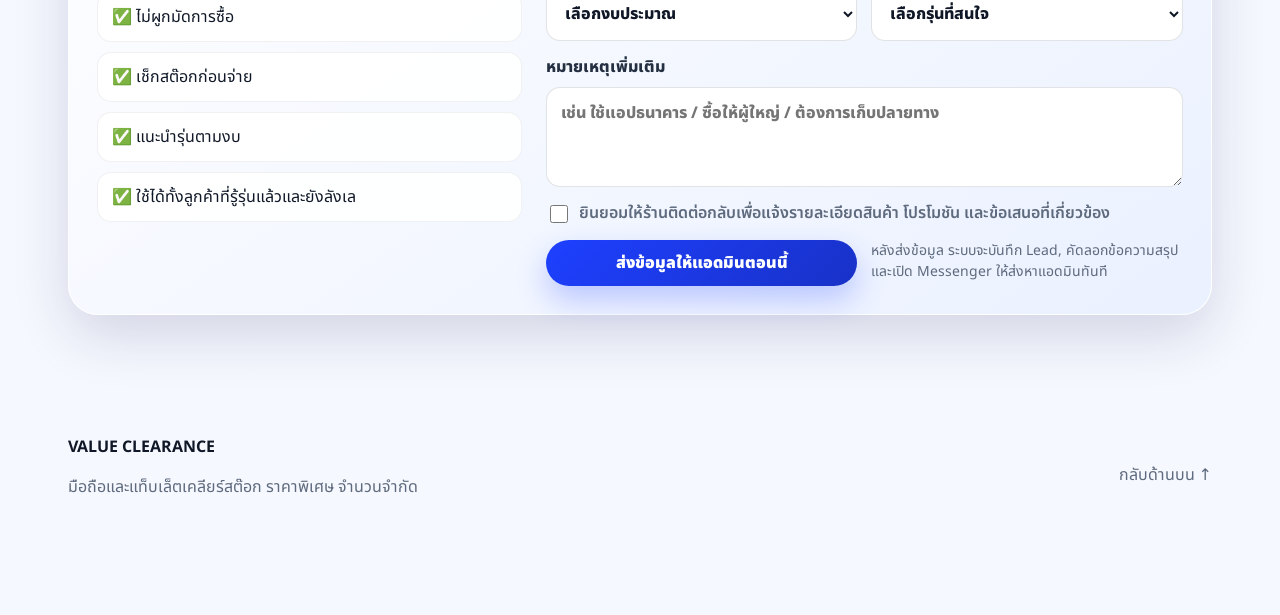
==== commit 9047816e: "Bust config cache for Meta Pixel" ====
--- a/index.html
+++ b/index.html
@@ -12,7 +12,7 @@
   <link rel="preconnect" href="https://fonts.googleapis.com" />
   <link rel="preconnect" href="https://fonts.gstatic.com" crossorigin />
   <link href="https://fonts.googleapis.com/css2?family=Noto+Sans+Thai:wght@400;500;600;700;800;900&display=swap" rel="stylesheet" />
-  <script src="config.js?v=20260519-root-config"></script>
+  <script src="config.js?v=20260520-pixel"></script>
   <script>
     // [Meta Pixel] เปลี่ยน Pixel ID ได้ที่ config.js > facebookPixelId; หากยังไม่พบให้คงค่า "" พร้อม TODO ไว้
     (function () {
